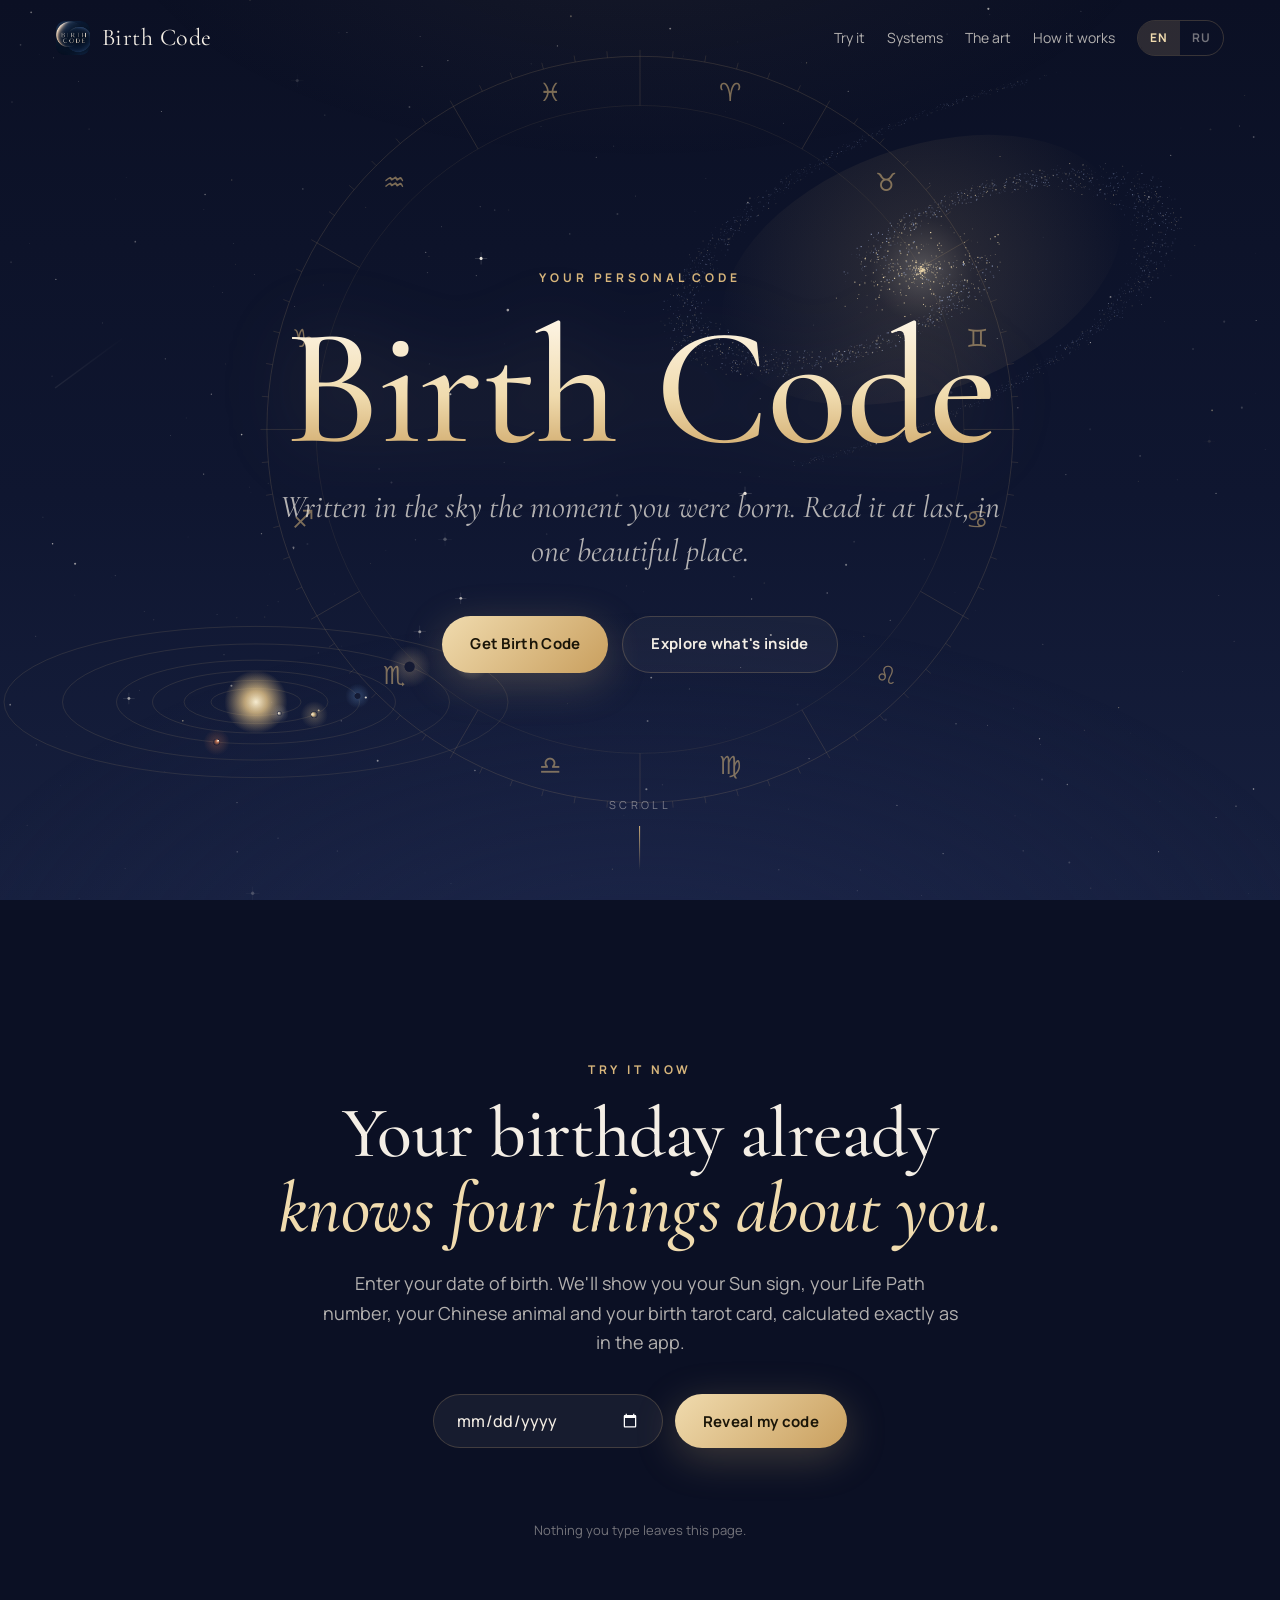
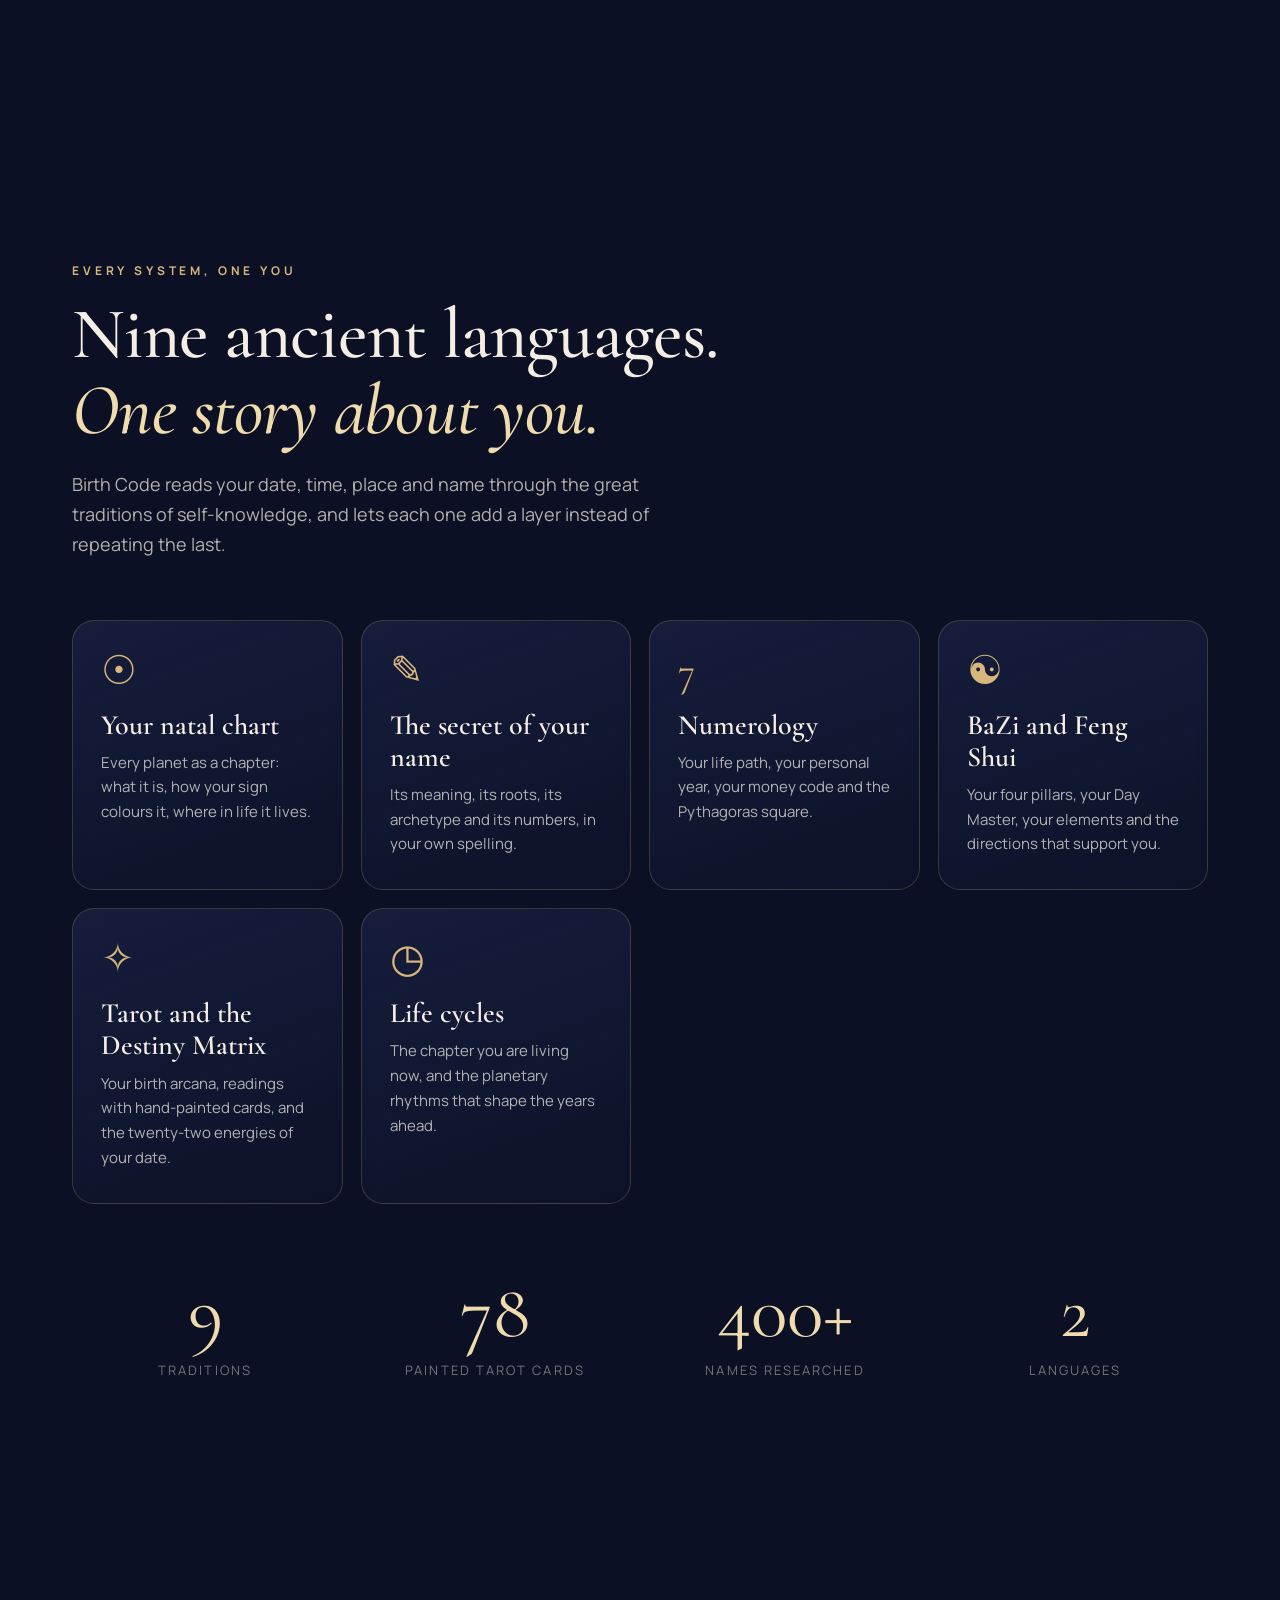
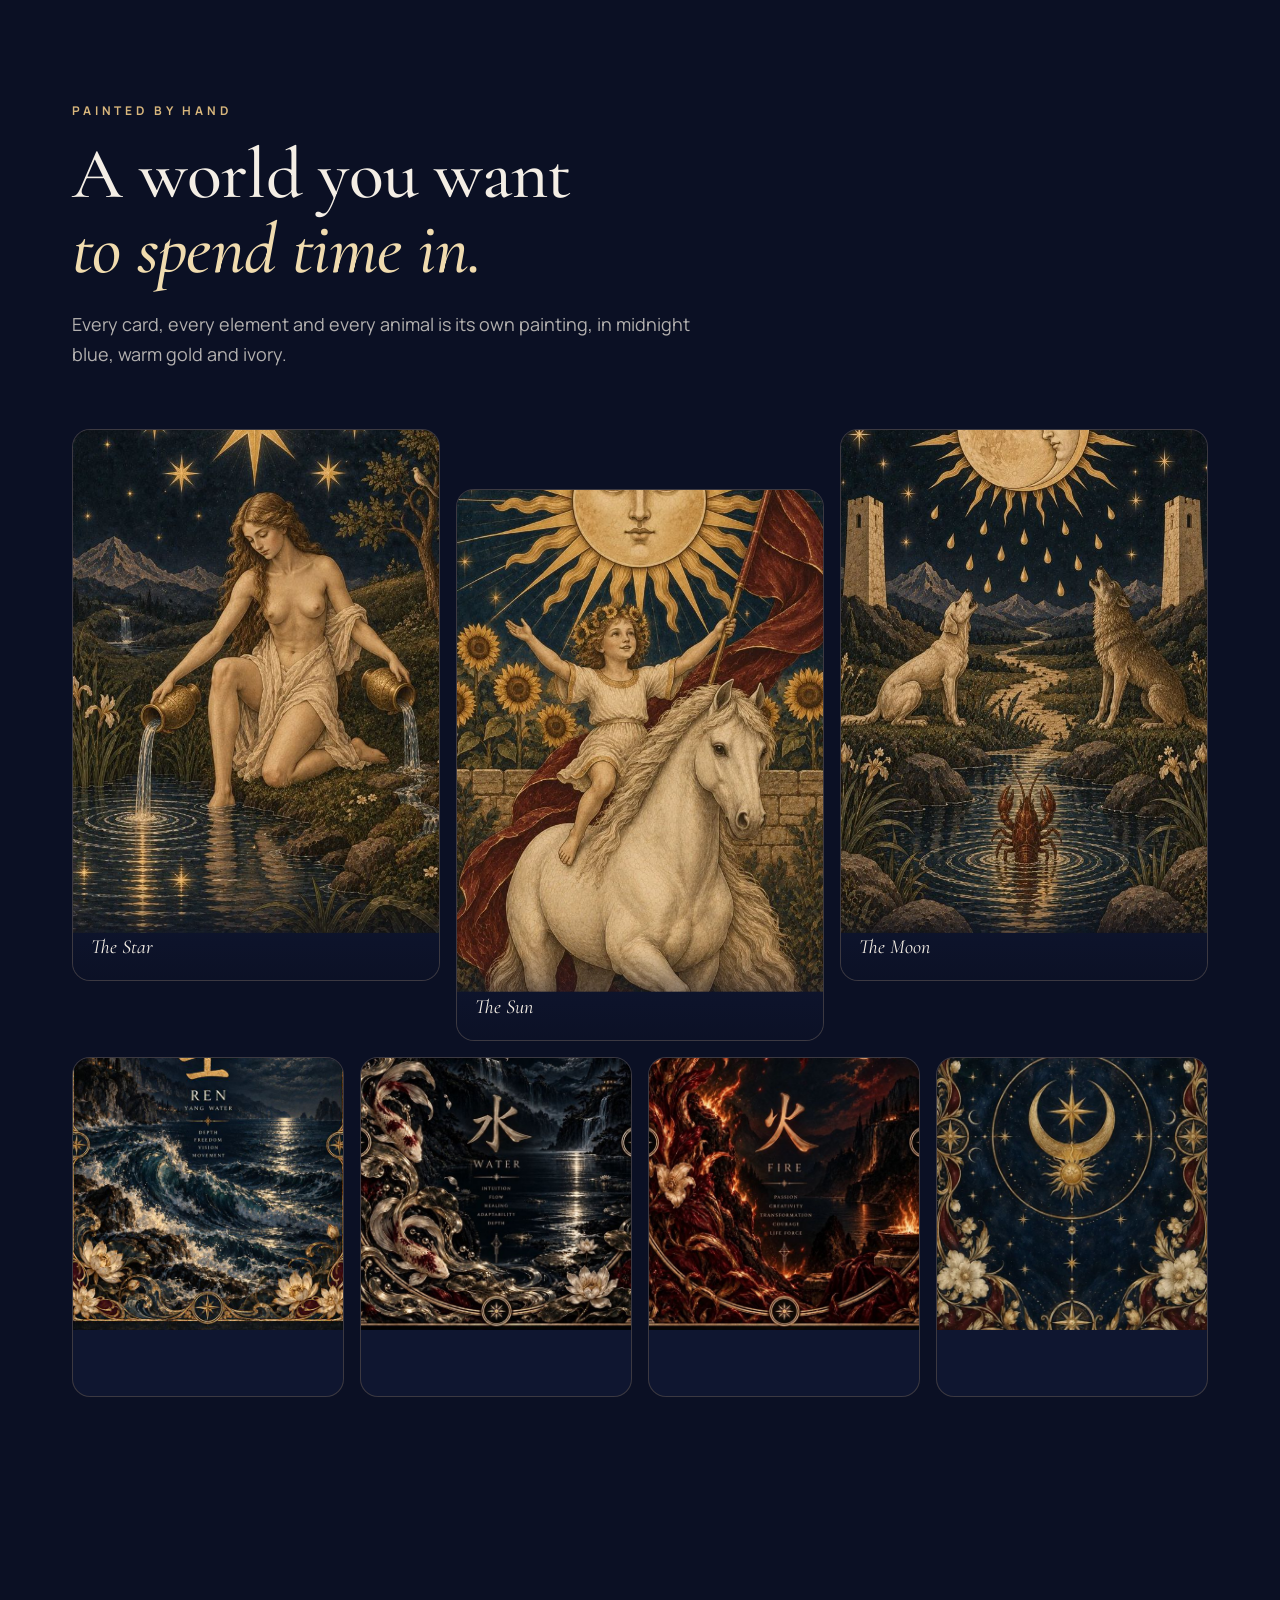
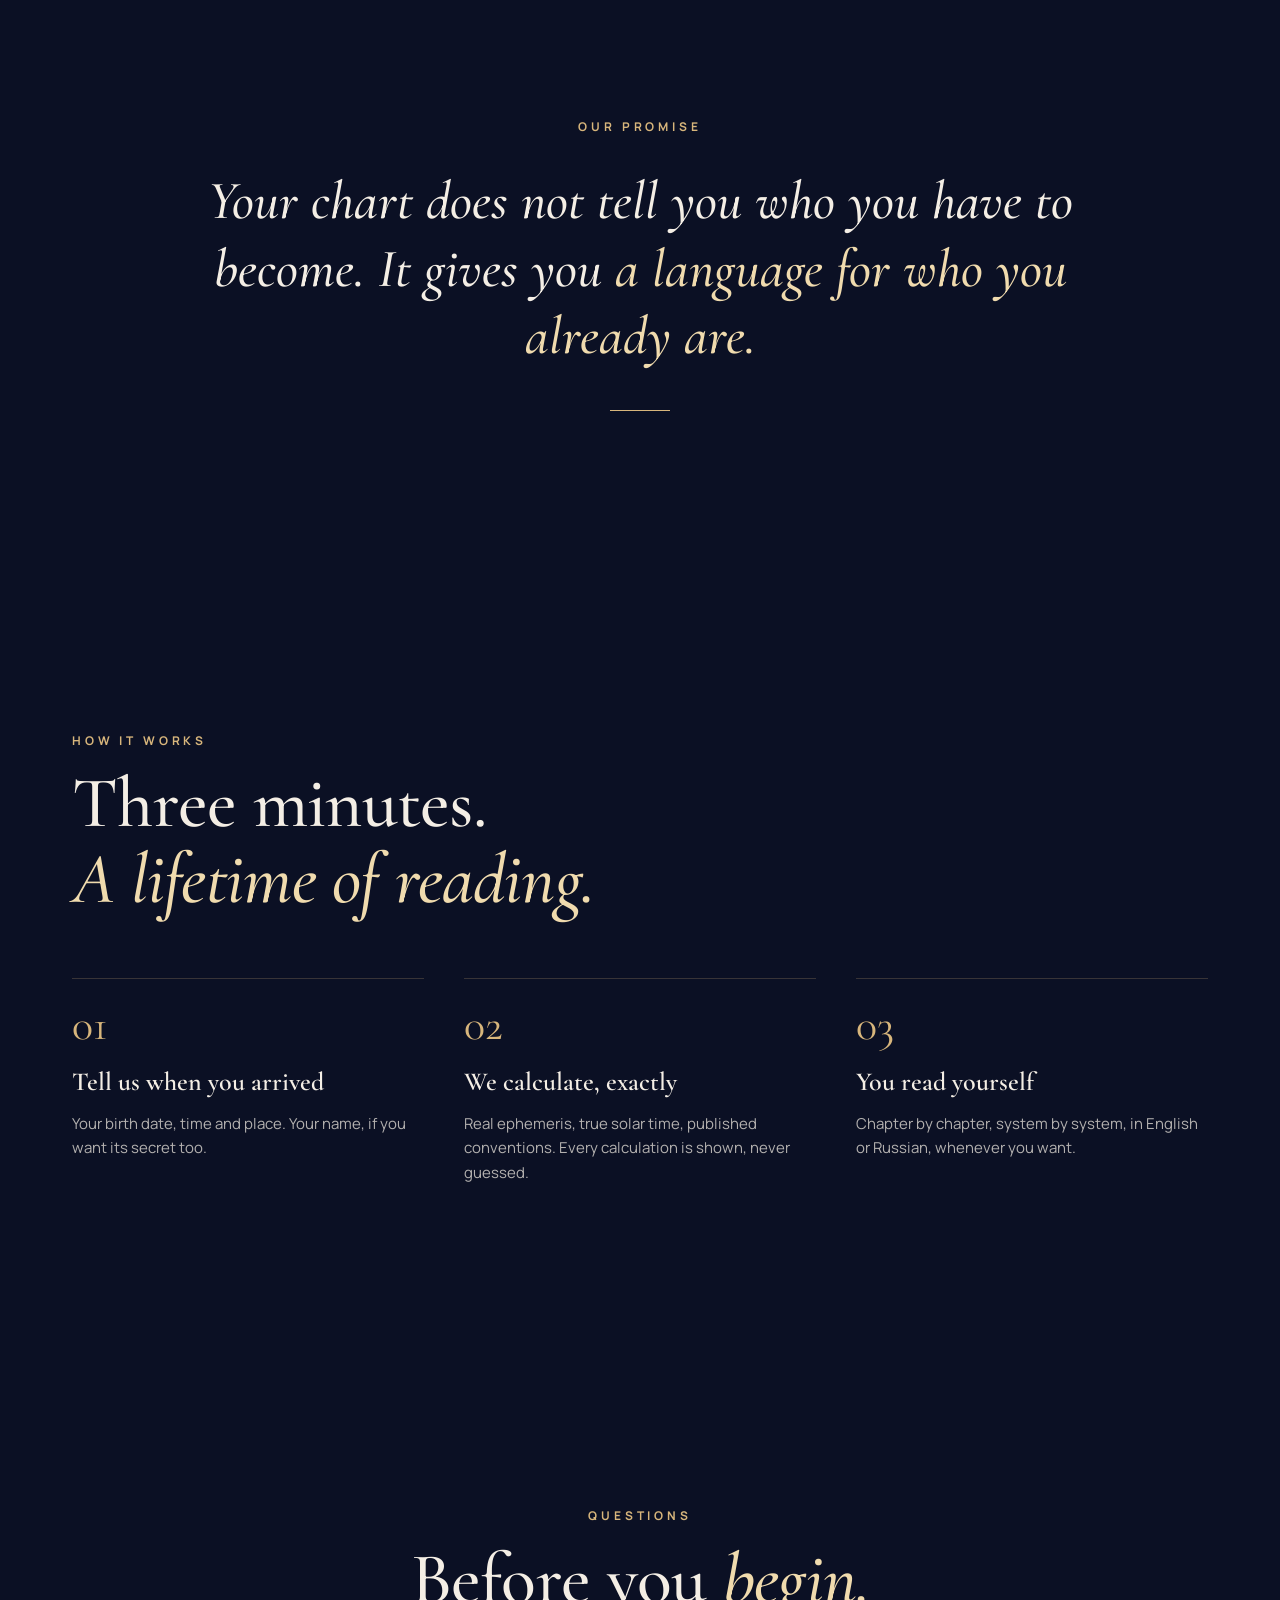
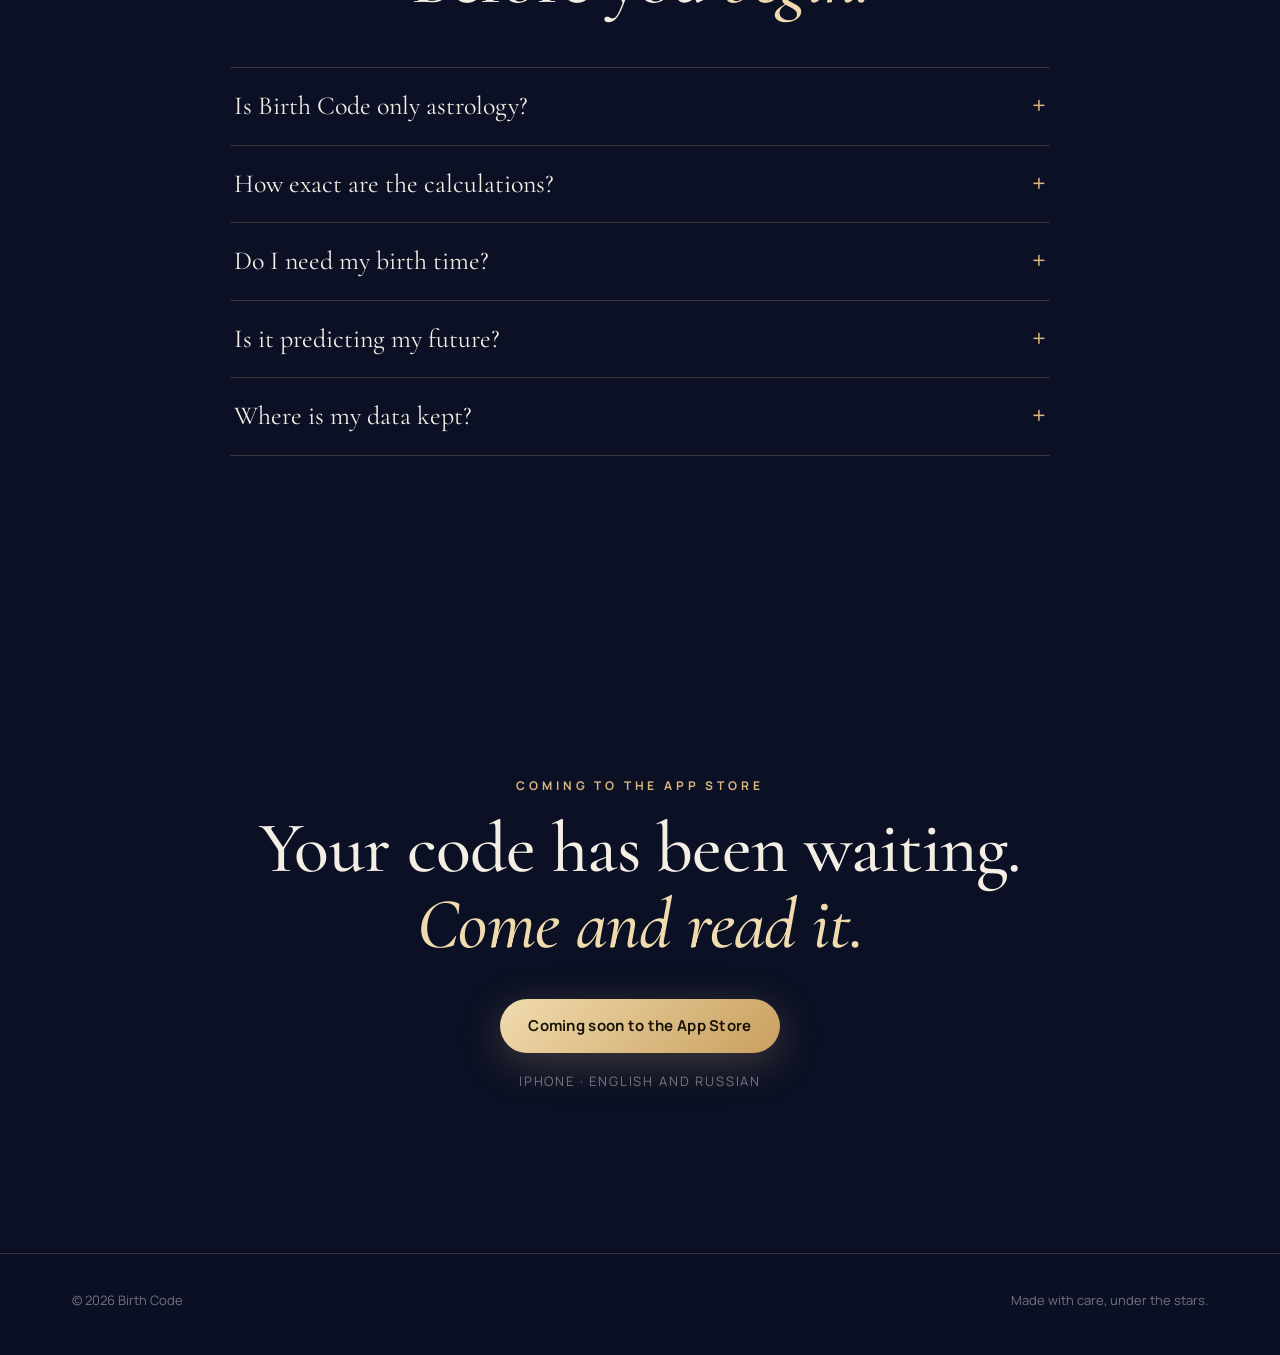
==== index.html @ 47473dd7 "Birth Code homepage" ====
<!doctype html>
<html lang="en">
<head>
<meta charset="utf-8">
<meta name="viewport" content="width=device-width, initial-scale=1, viewport-fit=cover">
<title>Birth Code</title>
<meta name="description" content="Your personal code, written the moment you were born. Astrology, numerology, the secret of your name, BaZi, tarot and more, in one beautiful app.">
<meta name="theme-color" content="#0B1024">
<meta property="og:title" content="Birth Code">
<meta property="og:description" content="Your personal code, written the moment you were born.">
<meta property="og:image" content="img/star.jpg">
<link rel="icon" href="img/icon.png">
<link rel="apple-touch-icon" href="img/icon.png">
<link rel="preconnect" href="https://fonts.googleapis.com">
<link rel="preconnect" href="https://fonts.gstatic.com" crossorigin>
<link href="https://fonts.googleapis.com/css2?family=Cormorant+Garamond:ital,wght@0,500;0,600;1,500&family=Manrope:wght@400;500;700&display=swap" rel="stylesheet">
<style>
  :root {
    --night: #0B1024;
    --midnight: #0F1630;
    --indigo: #1F2950;
    --gold: #D8B67C;
    --gold-light: #F0DBAE;
    --gold-deep: #C99F5E;
    --ivory: #F4EEE5;
    --ivory-soft: rgba(244, 238, 229, 0.72);
    --ivory-faint: rgba(244, 238, 229, 0.45);
    --line: rgba(216, 182, 124, 0.22);
    --glass: rgba(255, 255, 255, 0.04);
    --display: 'Cormorant Garamond', Georgia, serif;
    --body: 'Manrope', system-ui, -apple-system, sans-serif;
  }
  * { box-sizing: border-box; margin: 0; padding: 0; }
  html { scroll-behavior: smooth; }
  body {
    background: var(--night);
    color: var(--ivory);
    font-family: var(--body);
    font-size: 17px;
    line-height: 1.65;
    -webkit-font-smoothing: antialiased;
    overflow-x: hidden;
  }
  img { max-width: 100%; display: block; }
  a { color: inherit; text-decoration: none; }

  /* the sky sits behind everything and never moves with the page */
  #sky { position: fixed; inset: 0; width: 100vw; height: 100vh; z-index: 0; display: block; }
  .veil {
    position: fixed; inset: 0; z-index: 1; pointer-events: none;
    background:
      radial-gradient(ellipse 80% 60% at 50% 110%, rgba(31, 41, 80, 0.55), transparent 70%),
      radial-gradient(ellipse 60% 40% at 50% -10%, rgba(216, 182, 124, 0.06), transparent 70%);
  }
  main, header, footer { position: relative; z-index: 2; }

  /* header */
  header {
    position: fixed; top: 0; left: 0; right: 0; z-index: 10;
    display: flex; align-items: center; justify-content: space-between;
    padding: 18px clamp(18px, 5vw, 56px);
    transition: background .4s ease, backdrop-filter .4s ease, border-color .4s ease;
    border-bottom: 1px solid transparent;
  }
  header.solid { background: rgba(11, 16, 36, 0.72); backdrop-filter: blur(14px); -webkit-backdrop-filter: blur(14px); border-color: var(--line); }
  .brand { display: flex; align-items: center; gap: 12px; font-family: var(--display); font-size: 24px; letter-spacing: 0.02em; }
  .brand img { width: 34px; height: 34px; border-radius: 9px; }
  .nav { display: flex; align-items: center; gap: 22px; font-size: 14px; }
  .nav a.link { color: var(--ivory-soft); transition: color .2s; }
  .nav a.link:hover { color: var(--gold-light); }
  .lang {
    display: inline-flex; border: 1px solid var(--line); border-radius: 999px; overflow: hidden;
    font-size: 12px; font-weight: 700; letter-spacing: 0.08em;
  }
  .lang button {
    background: none; border: 0; color: var(--ivory-faint); padding: 7px 12px; cursor: pointer; font: inherit; letter-spacing: inherit;
  }
  .lang button.on { background: rgba(216, 182, 124, 0.16); color: var(--gold-light); }
  @media (max-width: 720px) { .nav a.link { display: none; } }

  /* hero */
  .hero {
    min-height: 100vh; min-height: 100svh;
    display: flex; flex-direction: column; align-items: center; justify-content: center; text-align: center;
    padding: 120px 22px 80px;
  }
  .eyebrow { font-size: 12px; font-weight: 700; letter-spacing: 0.32em; text-transform: uppercase; color: var(--gold); }
  .hero h1 {
    font-family: var(--display); font-weight: 500;
    font-size: clamp(64px, 13vw, 168px); line-height: 0.95; letter-spacing: -0.01em;
    margin: 22px 0 18px;
    background: linear-gradient(180deg, #FFF8EC 0%, var(--gold-light) 55%, var(--gold-deep) 100%);
    -webkit-background-clip: text; background-clip: text; color: transparent;
    filter: drop-shadow(0 0 40px rgba(216, 182, 124, 0.18));
  }
  .hero .tagline { font-family: var(--display); font-style: italic; font-size: clamp(22px, 3.2vw, 32px); line-height: 1.35; color: var(--ivory-soft); max-width: 720px; }
  .cta { display: flex; flex-wrap: wrap; gap: 14px; justify-content: center; margin-top: 44px; }
  .btn {
    display: inline-flex; align-items: center; gap: 10px;
    padding: 15px 28px; border-radius: 999px; font-weight: 700; font-size: 15px; letter-spacing: 0.02em;
    transition: transform .25s ease, box-shadow .25s ease, background .25s ease;
  }
  .btn.gold { background: linear-gradient(135deg, var(--gold-light), var(--gold-deep)); color: #1A1508; box-shadow: 0 10px 40px rgba(216, 182, 124, 0.25); }
  .btn.gold:hover { transform: translateY(-2px); box-shadow: 0 14px 50px rgba(216, 182, 124, 0.38); }
  .btn.ghost { border: 1px solid var(--line); color: var(--ivory); background: var(--glass); }
  .btn.ghost:hover { border-color: var(--gold); }
  .scroll-hint { position: absolute; bottom: 30px; left: 50%; transform: translateX(-50%); font-size: 11px; letter-spacing: 0.3em; color: var(--ivory-faint); text-transform: uppercase; }
  .scroll-hint::after { content: ''; display: block; width: 1px; height: 44px; margin: 12px auto 0; background: linear-gradient(var(--gold), transparent); animation: drip 2.4s ease-in-out infinite; }
  @keyframes drip { 0%, 100% { opacity: .2; transform: scaleY(.6); transform-origin: top; } 50% { opacity: 1; transform: scaleY(1); } }

  /* sections */
  section { padding: clamp(90px, 13vw, 160px) clamp(20px, 6vw, 72px); }
  .wrap { max-width: 1180px; margin: 0 auto; }
  h2 { font-family: var(--display); font-weight: 500; font-size: clamp(40px, 6vw, 72px); line-height: 1.05; letter-spacing: -0.01em; margin-top: 16px; }
  h2 em { font-style: italic; color: var(--gold-light); }
  .lede { font-size: 18px; color: var(--ivory-soft); max-width: 640px; margin-top: 22px; }

  /* the systems */
  .grid { display: grid; grid-template-columns: repeat(auto-fit, minmax(250px, 1fr)); gap: 18px; margin-top: 60px; }
  .card {
    position: relative; padding: 30px 28px 32px; border-radius: 22px;
    background: linear-gradient(160deg, rgba(31, 41, 80, 0.55), rgba(15, 22, 48, 0.35));
    border: 1px solid var(--line);
    backdrop-filter: blur(6px); -webkit-backdrop-filter: blur(6px);
    transition: transform .35s ease, border-color .35s ease, box-shadow .35s ease;
    overflow: hidden;
  }
  .card::before {
    content: ''; position: absolute; inset: -1px; border-radius: inherit; pointer-events: none;
    background: radial-gradient(400px circle at var(--mx, 50%) var(--my, 0%), rgba(216, 182, 124, 0.14), transparent 45%);
    opacity: 0; transition: opacity .35s ease;
  }
  .card:hover { transform: translateY(-4px); border-color: rgba(216, 182, 124, 0.5); box-shadow: 0 24px 60px rgba(0, 0, 0, 0.35); }
  .card:hover::before { opacity: 1; }
  .glyph { font-family: var(--display); font-size: 40px; line-height: 1; color: var(--gold); }
  .card h3 { font-family: var(--display); font-weight: 600; font-size: 28px; line-height: 1.15; margin-top: 18px; }
  .card p { font-size: 15px; color: var(--ivory-soft); margin-top: 10px; }

  /* gallery of her paintings */
  .gallery { display: grid; grid-template-columns: repeat(12, 1fr); gap: 16px; margin-top: 60px; }
  .gallery figure { position: relative; border-radius: 18px; overflow: hidden; border: 1px solid var(--line); background: var(--midnight); }
  .gallery img { width: 100%; height: 100%; object-fit: cover; transition: transform 1.2s cubic-bezier(.2, .7, .2, 1); }
  .gallery figure:hover img { transform: scale(1.06); }
  .gallery figcaption {
    position: absolute; left: 0; right: 0; bottom: 0; padding: 40px 18px 16px;
    background: linear-gradient(transparent, rgba(11, 16, 36, 0.85));
    font-family: var(--display); font-style: italic; font-size: 20px; color: var(--ivory);
  }
  .g1 { grid-column: span 4; aspect-ratio: 2 / 3; }
  .g2 { grid-column: span 4; aspect-ratio: 2 / 3; margin-top: 60px; }
  .g3 { grid-column: span 4; aspect-ratio: 2 / 3; }
  .g4 { grid-column: span 3; aspect-ratio: 4 / 5; }
  .g5 { grid-column: span 3; aspect-ratio: 4 / 5; }
  .g6 { grid-column: span 3; aspect-ratio: 4 / 5; }
  .g7 { grid-column: span 3; aspect-ratio: 4 / 5; }
  @media (max-width: 820px) {
    .gallery { grid-template-columns: repeat(2, 1fr); }
    .gallery figure { grid-column: span 1 !important; margin-top: 0 !important; }
  }

  /* the promise */
  .quote { text-align: center; }
  .quote blockquote {
    font-family: var(--display); font-style: italic; font-weight: 500;
    font-size: clamp(30px, 4.6vw, 54px); line-height: 1.25; max-width: 980px; margin: 30px auto 0;
  }
  .quote blockquote span { color: var(--gold-light); }
  .rule { width: 60px; height: 1px; background: var(--gold); margin: 40px auto 0; }

  /* how it works */
  .steps { display: grid; grid-template-columns: repeat(auto-fit, minmax(230px, 1fr)); gap: 40px; margin-top: 60px; counter-reset: step; }
  .step { border-top: 1px solid var(--line); padding-top: 24px; }
  .step::before { counter-increment: step; content: '0' counter(step); font-family: var(--display); font-size: 44px; color: var(--gold); line-height: 1; }
  .step h3 { font-family: var(--display); font-weight: 600; font-size: 26px; margin-top: 14px; }
  .step p { color: var(--ivory-soft); font-size: 15px; margin-top: 8px; }

  /* final call */
  .final { text-align: center; }
  .final .cta { margin-top: 36px; }
  .soon { margin-top: 18px; font-size: 13px; letter-spacing: 0.14em; text-transform: uppercase; color: var(--ivory-faint); }

  footer {
    border-top: 1px solid var(--line); padding: 36px clamp(20px, 6vw, 72px) 44px;
    display: flex; flex-wrap: wrap; gap: 18px; align-items: center; justify-content: space-between;
    font-size: 13px; color: var(--ivory-faint); background: rgba(11, 16, 36, 0.6);
  }
  footer nav { display: flex; gap: 22px; }
  footer a:hover { color: var(--gold-light); }

  /* the zodiac ring behind the title */
  .ring { position: absolute; left: 50%; top: 50%; width: min(92vw, 820px); aspect-ratio: 1; transform: translate(-50%, -52%); pointer-events: none; opacity: 0.55; }
  .ring svg { width: 100%; height: 100%; animation: turn 240s linear infinite; }
  .ring text { font-family: var(--display); font-size: 30px; fill: var(--gold); }
  @keyframes turn { to { transform: rotate(360deg); } }
  .hero { position: relative; }
  .hero > *:not(.ring):not(.scroll-hint) { position: relative; z-index: 1; }
  .scroll-hint { z-index: 1; }

  /* stardust behind the cursor */
  .dust { position: fixed; z-index: 3; pointer-events: none; width: 4px; height: 4px; border-radius: 50%;
    background: radial-gradient(circle, #FFF4DA, rgba(216, 182, 124, 0)); animation: dust 1.1s ease-out forwards; }
  @keyframes dust { to { opacity: 0; transform: translate(var(--dx), var(--dy)) scale(0.2); } }

  /* try your code */
  .try { text-align: center; }
  .try form { display: flex; flex-wrap: wrap; gap: 12px; justify-content: center; margin-top: 36px; }
  .try input[type=date] {
    appearance: none; -webkit-appearance: none; min-width: 230px;
    background: rgba(255, 255, 255, 0.05); border: 1px solid var(--line); border-radius: 999px;
    color: var(--ivory); font: 500 16px var(--body); padding: 14px 22px; color-scheme: dark;
  }
  .try input[type=date]:focus { outline: none; border-color: var(--gold); box-shadow: 0 0 0 4px rgba(216, 182, 124, 0.15); }
  .try button.btn { border: 0; cursor: pointer; font-family: var(--body); }
  .results { display: grid; grid-template-columns: repeat(4, 1fr); gap: 18px; margin-top: 50px; text-align: left; }
  @media (max-width: 900px) { .results { grid-template-columns: repeat(2, 1fr); gap: 12px; } .result .value { font-size: 24px; } .result .note { display: none; } }
  .result {
    border-radius: 22px; overflow: hidden; border: 1px solid var(--line);
    background: linear-gradient(160deg, rgba(31, 41, 80, 0.7), rgba(15, 22, 48, 0.5));
    opacity: 0; transform: translateY(24px) rotateX(12deg); transform-origin: top;
    transition: opacity .8s ease, transform .9s cubic-bezier(.2, .8, .2, 1);
  }
  .result.show { opacity: 1; transform: none; }
  .result .art { aspect-ratio: 4 / 5; background: var(--midnight) center / cover no-repeat; }
  .result .art.square { aspect-ratio: 1; background-size: 78%; background-color: #0B1430; }
  .result .body { padding: 18px 20px 22px; }
  .result .kind { font-size: 11px; font-weight: 700; letter-spacing: 0.24em; text-transform: uppercase; color: var(--gold); }
  .result .value { font-family: var(--display); font-size: 32px; line-height: 1.1; margin-top: 6px; }
  .result .note { font-size: 14px; color: var(--ivory-soft); margin-top: 6px; }
  .result .big { font-family: var(--display); font-size: 120px; line-height: 1; color: var(--gold-light); display: flex; align-items: center; justify-content: center; aspect-ratio: 4 / 5;
    background: radial-gradient(circle at 50% 45%, rgba(216, 182, 124, 0.22), transparent 60%), #0B1430; }
  .try .fine { font-size: 13px; color: var(--ivory-faint); margin-top: 22px; }

  /* questions */
  .faq { max-width: 820px; margin: 50px auto 0; }
  .faq details { border-top: 1px solid var(--line); padding: 22px 4px; }
  .faq details:last-child { border-bottom: 1px solid var(--line); }
  .faq summary { cursor: pointer; list-style: none; display: flex; justify-content: space-between; gap: 18px; font-family: var(--display); font-size: 26px; line-height: 1.25; }
  .faq summary::-webkit-details-marker { display: none; }
  .faq summary::after { content: '+'; color: var(--gold); font-family: var(--body); font-size: 24px; transition: transform .3s ease; }
  .faq details[open] summary::after { transform: rotate(45deg); }
  .faq p { color: var(--ivory-soft); margin-top: 12px; font-size: 16px; }

  /* the numbers strip */
  .numbers { display: grid; grid-template-columns: repeat(auto-fit, minmax(160px, 1fr)); gap: 24px; margin-top: 70px; text-align: center; }
  .numbers .n { font-family: var(--display); font-size: clamp(48px, 7vw, 76px); line-height: 1; color: var(--gold-light); }
  .numbers .l { font-size: 13px; letter-spacing: 0.16em; text-transform: uppercase; color: var(--ivory-faint); margin-top: 10px; }

  /* reveal on scroll */
  .reveal { opacity: 0; transform: translateY(28px); transition: opacity 1s ease, transform 1s cubic-bezier(.2, .7, .2, 1); }
  .reveal.in { opacity: 1; transform: none; }
  @media (prefers-reduced-motion: reduce) {
    .reveal { opacity: 1; transform: none; transition: none; }
    .scroll-hint::after { animation: none; }
    .ring svg { animation: none; }
    .result { opacity: 1; transform: none; }
    html { scroll-behavior: auto; }
  }
</style>
</head>
<body>
<canvas id="sky" aria-hidden="true"></canvas>
<div class="veil"></div>

<header id="top">
  <a class="brand" href="#"><img src="img/icon.png" alt=""><span>Birth Code</span></a>
  <div class="nav">
    <a class="link" href="#try" data-i18n="navTry">Try it</a>
    <a class="link" href="#systems" data-i18n="navSystems">Systems</a>
    <a class="link" href="#art" data-i18n="navArt">The art</a>
    <a class="link" href="#how" data-i18n="navHow">How it works</a>
    <div class="lang" role="group" aria-label="Language">
      <button type="button" data-lang="en" class="on">EN</button>
      <button type="button" data-lang="ru">RU</button>
    </div>
  </div>
</header>

<main>
  <section class="hero">
    <div class="ring" aria-hidden="true"><svg viewBox="0 0 1000 1000"><circle cx="500" cy="500" r="455" fill="none" stroke="rgba(216,182,124,0.35)" stroke-width="1"/><circle cx="500" cy="500" r="395" fill="none" stroke="rgba(216,182,124,0.18)" stroke-width="1"/><text x="610.0" y="89.5" text-anchor="middle" dominant-baseline="central">♈︎</text><line x1="500.0" y1="105.0" x2="500.0" y2="45.0" stroke="rgba(216,182,124,0.35)" stroke-width="1"/><text x="800.5" y="199.5" text-anchor="middle" dominant-baseline="central">♉︎</text><line x1="697.5" y1="157.9" x2="727.5" y2="106.0" stroke="rgba(216,182,124,0.35)" stroke-width="1"/><text x="910.5" y="390.0" text-anchor="middle" dominant-baseline="central">♊︎</text><line x1="842.1" y1="302.5" x2="894.0" y2="272.5" stroke="rgba(216,182,124,0.35)" stroke-width="1"/><text x="910.5" y="610.0" text-anchor="middle" dominant-baseline="central">♋︎</text><line x1="895.0" y1="500.0" x2="955.0" y2="500.0" stroke="rgba(216,182,124,0.35)" stroke-width="1"/><text x="800.5" y="800.5" text-anchor="middle" dominant-baseline="central">♌︎</text><line x1="842.1" y1="697.5" x2="894.0" y2="727.5" stroke="rgba(216,182,124,0.35)" stroke-width="1"/><text x="610.0" y="910.5" text-anchor="middle" dominant-baseline="central">♍︎</text><line x1="697.5" y1="842.1" x2="727.5" y2="894.0" stroke="rgba(216,182,124,0.35)" stroke-width="1"/><text x="390.0" y="910.5" text-anchor="middle" dominant-baseline="central">♎︎</text><line x1="500.0" y1="895.0" x2="500.0" y2="955.0" stroke="rgba(216,182,124,0.35)" stroke-width="1"/><text x="199.5" y="800.5" text-anchor="middle" dominant-baseline="central">♏︎</text><line x1="302.5" y1="842.1" x2="272.5" y2="894.0" stroke="rgba(216,182,124,0.35)" stroke-width="1"/><text x="89.5" y="610.0" text-anchor="middle" dominant-baseline="central">♐︎</text><line x1="157.9" y1="697.5" x2="106.0" y2="727.5" stroke="rgba(216,182,124,0.35)" stroke-width="1"/><text x="89.5" y="390.0" text-anchor="middle" dominant-baseline="central">♑︎</text><line x1="105.0" y1="500.0" x2="45.0" y2="500.0" stroke="rgba(216,182,124,0.35)" stroke-width="1"/><text x="199.5" y="199.5" text-anchor="middle" dominant-baseline="central">♒︎</text><line x1="157.9" y1="302.5" x2="106.0" y2="272.5" stroke="rgba(216,182,124,0.35)" stroke-width="1"/><text x="390.0" y="89.5" text-anchor="middle" dominant-baseline="central">♓︎</text><line x1="302.5" y1="157.9" x2="272.5" y2="106.0" stroke="rgba(216,182,124,0.35)" stroke-width="1"/><line x1="955.0" y1="500.0" x2="963.0" y2="500.0" stroke="rgba(216,182,124,0.3)" stroke-width="1"/><line x1="953.3" y1="539.7" x2="961.2" y2="540.4" stroke="rgba(216,182,124,0.3)" stroke-width="1"/><line x1="948.1" y1="579.0" x2="956.0" y2="580.4" stroke="rgba(216,182,124,0.3)" stroke-width="1"/><line x1="939.5" y1="617.8" x2="947.2" y2="619.8" stroke="rgba(216,182,124,0.3)" stroke-width="1"/><line x1="927.6" y1="655.6" x2="935.1" y2="658.4" stroke="rgba(216,182,124,0.3)" stroke-width="1"/><line x1="912.4" y1="692.3" x2="919.6" y2="695.7" stroke="rgba(216,182,124,0.3)" stroke-width="1"/><line x1="894.0" y1="727.5" x2="901.0" y2="731.5" stroke="rgba(216,182,124,0.3)" stroke-width="1"/><line x1="872.7" y1="761.0" x2="879.3" y2="765.6" stroke="rgba(216,182,124,0.3)" stroke-width="1"/><line x1="848.6" y1="792.5" x2="854.7" y2="797.6" stroke="rgba(216,182,124,0.3)" stroke-width="1"/><line x1="821.7" y1="821.7" x2="827.4" y2="827.4" stroke="rgba(216,182,124,0.3)" stroke-width="1"/><line x1="792.5" y1="848.6" x2="797.6" y2="854.7" stroke="rgba(216,182,124,0.3)" stroke-width="1"/><line x1="761.0" y1="872.7" x2="765.6" y2="879.3" stroke="rgba(216,182,124,0.3)" stroke-width="1"/><line x1="727.5" y1="894.0" x2="731.5" y2="901.0" stroke="rgba(216,182,124,0.3)" stroke-width="1"/><line x1="692.3" y1="912.4" x2="695.7" y2="919.6" stroke="rgba(216,182,124,0.3)" stroke-width="1"/><line x1="655.6" y1="927.6" x2="658.4" y2="935.1" stroke="rgba(216,182,124,0.3)" stroke-width="1"/><line x1="617.8" y1="939.5" x2="619.8" y2="947.2" stroke="rgba(216,182,124,0.3)" stroke-width="1"/><line x1="579.0" y1="948.1" x2="580.4" y2="956.0" stroke="rgba(216,182,124,0.3)" stroke-width="1"/><line x1="539.7" y1="953.3" x2="540.4" y2="961.2" stroke="rgba(216,182,124,0.3)" stroke-width="1"/><line x1="500.0" y1="955.0" x2="500.0" y2="963.0" stroke="rgba(216,182,124,0.3)" stroke-width="1"/><line x1="460.3" y1="953.3" x2="459.6" y2="961.2" stroke="rgba(216,182,124,0.3)" stroke-width="1"/><line x1="421.0" y1="948.1" x2="419.6" y2="956.0" stroke="rgba(216,182,124,0.3)" stroke-width="1"/><line x1="382.2" y1="939.5" x2="380.2" y2="947.2" stroke="rgba(216,182,124,0.3)" stroke-width="1"/><line x1="344.4" y1="927.6" x2="341.6" y2="935.1" stroke="rgba(216,182,124,0.3)" stroke-width="1"/><line x1="307.7" y1="912.4" x2="304.3" y2="919.6" stroke="rgba(216,182,124,0.3)" stroke-width="1"/><line x1="272.5" y1="894.0" x2="268.5" y2="901.0" stroke="rgba(216,182,124,0.3)" stroke-width="1"/><line x1="239.0" y1="872.7" x2="234.4" y2="879.3" stroke="rgba(216,182,124,0.3)" stroke-width="1"/><line x1="207.5" y1="848.6" x2="202.4" y2="854.7" stroke="rgba(216,182,124,0.3)" stroke-width="1"/><line x1="178.3" y1="821.7" x2="172.6" y2="827.4" stroke="rgba(216,182,124,0.3)" stroke-width="1"/><line x1="151.4" y1="792.5" x2="145.3" y2="797.6" stroke="rgba(216,182,124,0.3)" stroke-width="1"/><line x1="127.3" y1="761.0" x2="120.7" y2="765.6" stroke="rgba(216,182,124,0.3)" stroke-width="1"/><line x1="106.0" y1="727.5" x2="99.0" y2="731.5" stroke="rgba(216,182,124,0.3)" stroke-width="1"/><line x1="87.6" y1="692.3" x2="80.4" y2="695.7" stroke="rgba(216,182,124,0.3)" stroke-width="1"/><line x1="72.4" y1="655.6" x2="64.9" y2="658.4" stroke="rgba(216,182,124,0.3)" stroke-width="1"/><line x1="60.5" y1="617.8" x2="52.8" y2="619.8" stroke="rgba(216,182,124,0.3)" stroke-width="1"/><line x1="51.9" y1="579.0" x2="44.0" y2="580.4" stroke="rgba(216,182,124,0.3)" stroke-width="1"/><line x1="46.7" y1="539.7" x2="38.8" y2="540.4" stroke="rgba(216,182,124,0.3)" stroke-width="1"/><line x1="45.0" y1="500.0" x2="37.0" y2="500.0" stroke="rgba(216,182,124,0.3)" stroke-width="1"/><line x1="46.7" y1="460.3" x2="38.8" y2="459.6" stroke="rgba(216,182,124,0.3)" stroke-width="1"/><line x1="51.9" y1="421.0" x2="44.0" y2="419.6" stroke="rgba(216,182,124,0.3)" stroke-width="1"/><line x1="60.5" y1="382.2" x2="52.8" y2="380.2" stroke="rgba(216,182,124,0.3)" stroke-width="1"/><line x1="72.4" y1="344.4" x2="64.9" y2="341.6" stroke="rgba(216,182,124,0.3)" stroke-width="1"/><line x1="87.6" y1="307.7" x2="80.4" y2="304.3" stroke="rgba(216,182,124,0.3)" stroke-width="1"/><line x1="106.0" y1="272.5" x2="99.0" y2="268.5" stroke="rgba(216,182,124,0.3)" stroke-width="1"/><line x1="127.3" y1="239.0" x2="120.7" y2="234.4" stroke="rgba(216,182,124,0.3)" stroke-width="1"/><line x1="151.4" y1="207.5" x2="145.3" y2="202.4" stroke="rgba(216,182,124,0.3)" stroke-width="1"/><line x1="178.3" y1="178.3" x2="172.6" y2="172.6" stroke="rgba(216,182,124,0.3)" stroke-width="1"/><line x1="207.5" y1="151.4" x2="202.4" y2="145.3" stroke="rgba(216,182,124,0.3)" stroke-width="1"/><line x1="239.0" y1="127.3" x2="234.4" y2="120.7" stroke="rgba(216,182,124,0.3)" stroke-width="1"/><line x1="272.5" y1="106.0" x2="268.5" y2="99.0" stroke="rgba(216,182,124,0.3)" stroke-width="1"/><line x1="307.7" y1="87.6" x2="304.3" y2="80.4" stroke="rgba(216,182,124,0.3)" stroke-width="1"/><line x1="344.4" y1="72.4" x2="341.6" y2="64.9" stroke="rgba(216,182,124,0.3)" stroke-width="1"/><line x1="382.2" y1="60.5" x2="380.2" y2="52.8" stroke="rgba(216,182,124,0.3)" stroke-width="1"/><line x1="421.0" y1="51.9" x2="419.6" y2="44.0" stroke="rgba(216,182,124,0.3)" stroke-width="1"/><line x1="460.3" y1="46.7" x2="459.6" y2="38.8" stroke="rgba(216,182,124,0.3)" stroke-width="1"/><line x1="500.0" y1="45.0" x2="500.0" y2="37.0" stroke="rgba(216,182,124,0.3)" stroke-width="1"/><line x1="539.7" y1="46.7" x2="540.4" y2="38.8" stroke="rgba(216,182,124,0.3)" stroke-width="1"/><line x1="579.0" y1="51.9" x2="580.4" y2="44.0" stroke="rgba(216,182,124,0.3)" stroke-width="1"/><line x1="617.8" y1="60.5" x2="619.8" y2="52.8" stroke="rgba(216,182,124,0.3)" stroke-width="1"/><line x1="655.6" y1="72.4" x2="658.4" y2="64.9" stroke="rgba(216,182,124,0.3)" stroke-width="1"/><line x1="692.3" y1="87.6" x2="695.7" y2="80.4" stroke="rgba(216,182,124,0.3)" stroke-width="1"/><line x1="727.5" y1="106.0" x2="731.5" y2="99.0" stroke="rgba(216,182,124,0.3)" stroke-width="1"/><line x1="761.0" y1="127.3" x2="765.6" y2="120.7" stroke="rgba(216,182,124,0.3)" stroke-width="1"/><line x1="792.5" y1="151.4" x2="797.6" y2="145.3" stroke="rgba(216,182,124,0.3)" stroke-width="1"/><line x1="821.7" y1="178.3" x2="827.4" y2="172.6" stroke="rgba(216,182,124,0.3)" stroke-width="1"/><line x1="848.6" y1="207.5" x2="854.7" y2="202.4" stroke="rgba(216,182,124,0.3)" stroke-width="1"/><line x1="872.7" y1="239.0" x2="879.3" y2="234.4" stroke="rgba(216,182,124,0.3)" stroke-width="1"/><line x1="894.0" y1="272.5" x2="901.0" y2="268.5" stroke="rgba(216,182,124,0.3)" stroke-width="1"/><line x1="912.4" y1="307.7" x2="919.6" y2="304.3" stroke="rgba(216,182,124,0.3)" stroke-width="1"/><line x1="927.6" y1="344.4" x2="935.1" y2="341.6" stroke="rgba(216,182,124,0.3)" stroke-width="1"/><line x1="939.5" y1="382.2" x2="947.2" y2="380.2" stroke="rgba(216,182,124,0.3)" stroke-width="1"/><line x1="948.1" y1="421.0" x2="956.0" y2="419.6" stroke="rgba(216,182,124,0.3)" stroke-width="1"/><line x1="953.3" y1="460.3" x2="961.2" y2="459.6" stroke="rgba(216,182,124,0.3)" stroke-width="1"/></svg></div>
    <div class="eyebrow" data-i18n="eyebrow">Your personal code</div>
    <h1>Birth Code</h1>
    <p class="tagline" data-i18n="tagline">Written in the sky the moment you were born. Read it at last, in one beautiful place.</p>
    <div class="cta">
      <a class="btn gold" href="#final" data-i18n="ctaMain">Get Birth Code</a>
      <a class="btn ghost" href="#systems" data-i18n="ctaSecond">Explore what's inside</a>
    </div>
    <div class="scroll-hint" data-i18n="scroll">Scroll</div>
  </section>

  <section id="try" class="try">
    <div class="wrap">
      <div class="eyebrow reveal" data-i18n="tryEyebrow">Try it now</div>
      <h2 class="reveal" data-i18n-html="tryTitle">Your birthday already<br><em>knows four things about you.</em></h2>
      <p class="lede reveal" style="margin-left:auto;margin-right:auto" data-i18n="tryLede">Enter your date of birth. We'll show you your Sun sign, your Life Path number, your Chinese animal and your birth tarot card, calculated exactly as in the app.</p>
      <form id="tryForm" class="reveal">
        <input id="tryDate" type="date" min="1930-01-01" max="2030-12-31" required aria-label="Date of birth">
        <button class="btn gold" type="submit" data-i18n="tryBtn">Reveal my code</button>
      </form>
      <div id="results" class="results" hidden></div>
      <p class="fine reveal" data-i18n="tryFine">Nothing you type leaves this page.</p>
    </div>
  </section>

  <section id="systems">
    <div class="wrap">
      <div class="eyebrow reveal" data-i18n="sysEyebrow">Every system, one you</div>
      <h2 class="reveal" data-i18n-html="sysTitle">Nine ancient languages.<br><em>One story about you.</em></h2>
      <p class="lede reveal" data-i18n="sysLede">Birth Code reads your date, time, place and name through the great traditions of self-knowledge, and lets each one add a layer instead of repeating the last.</p>
      <div class="grid">
        <article class="card reveal"><div class="glyph">☉</div><h3 data-i18n="c1t">Your natal chart</h3><p data-i18n="c1p">Every planet as a chapter: what it is, how your sign colours it, where in life it lives.</p></article>
        <article class="card reveal"><div class="glyph">✎</div><h3 data-i18n="c2t">The secret of your name</h3><p data-i18n="c2p">Its meaning, its roots, its archetype and its numbers, in your own spelling.</p></article>
        <article class="card reveal"><div class="glyph">7</div><h3 data-i18n="c3t">Numerology</h3><p data-i18n="c3p">Your life path, your personal year, your money code and the Pythagoras square.</p></article>
        <article class="card reveal"><div class="glyph">☯</div><h3 data-i18n="c4t">BaZi and Feng Shui</h3><p data-i18n="c4p">Your four pillars, your Day Master, your elements and the directions that support you.</p></article>
        <article class="card reveal"><div class="glyph">✧</div><h3 data-i18n="c5t">Tarot and the Destiny Matrix</h3><p data-i18n="c5p">Your birth arcana, readings with hand-painted cards, and the twenty-two energies of your date.</p></article>
        <article class="card reveal"><div class="glyph">◷</div><h3 data-i18n="c6t">Life cycles</h3><p data-i18n="c6p">The chapter you are living now, and the planetary rhythms that shape the years ahead.</p></article>
      </div>
      <div class="numbers">
        <div class="reveal"><div class="n" data-count="9">0</div><div class="l" data-i18n="n1">traditions</div></div>
        <div class="reveal"><div class="n" data-count="78">0</div><div class="l" data-i18n="n2">painted tarot cards</div></div>
        <div class="reveal"><div class="n" data-count="400">0</div><div class="l" data-i18n="n3">names researched</div></div>
        <div class="reveal"><div class="n" data-count="2">0</div><div class="l" data-i18n="n4">languages</div></div>
      </div>
    </div>
  </section>

  <section id="art">
    <div class="wrap">
      <div class="eyebrow reveal" data-i18n="artEyebrow">Painted by hand</div>
      <h2 class="reveal" data-i18n-html="artTitle">A world you want<br><em>to spend time in.</em></h2>
      <p class="lede reveal" data-i18n="artLede">Every card, every element and every animal is its own painting, in midnight blue, warm gold and ivory.</p>
      <div class="gallery">
        <figure class="g1 reveal"><img src="img/star.jpg" alt="The Star" loading="lazy"><figcaption data-i18n="gStar">The Star</figcaption></figure>
        <figure class="g2 reveal"><img src="img/sun.jpg" alt="The Sun" loading="lazy"><figcaption data-i18n="gSun">The Sun</figcaption></figure>
        <figure class="g3 reveal"><img src="img/moon.jpg" alt="The Moon" loading="lazy"><figcaption data-i18n="gMoon">The Moon</figcaption></figure>
        <figure class="g4 reveal"><img src="img/ren.jpg" alt="Ren, yang water" loading="lazy"></figure>
        <figure class="g5 reveal"><img src="img/water.jpg" alt="Water" loading="lazy"></figure>
        <figure class="g6 reveal"><img src="img/fire.jpg" alt="Fire" loading="lazy"></figure>
        <figure class="g7 reveal"><img src="img/back.jpg" alt="The Birth Code card back" loading="lazy"></figure>
      </div>
    </div>
  </section>

  <section class="quote">
    <div class="wrap">
      <div class="eyebrow reveal" data-i18n="qEyebrow">Our promise</div>
      <blockquote class="reveal" data-i18n-html="quote">Your chart does not tell you who you have to become. It gives you <span>a language for who you already are.</span></blockquote>
      <div class="rule reveal"></div>
    </div>
  </section>

  <section id="how">
    <div class="wrap">
      <div class="eyebrow reveal" data-i18n="howEyebrow">How it works</div>
      <h2 class="reveal" data-i18n-html="howTitle">Three minutes.<br><em>A lifetime of reading.</em></h2>
      <div class="steps">
        <div class="step reveal"><h3 data-i18n="s1t">Tell us when you arrived</h3><p data-i18n="s1p">Your birth date, time and place. Your name, if you want its secret too.</p></div>
        <div class="step reveal"><h3 data-i18n="s2t">We calculate, exactly</h3><p data-i18n="s2p">Real ephemeris, true solar time, published conventions. Every calculation is shown, never guessed.</p></div>
        <div class="step reveal"><h3 data-i18n="s3t">You read yourself</h3><p data-i18n="s3p">Chapter by chapter, system by system, in English or Russian, whenever you want.</p></div>
      </div>
    </div>
  </section>

  <section id="faq">
    <div class="wrap">
      <div class="eyebrow reveal" style="text-align:center" data-i18n="faqEyebrow">Questions</div>
      <h2 class="reveal" style="text-align:center" data-i18n-html="faqTitle">Before you <em>begin.</em></h2>
      <div class="faq">
        <details class="reveal"><summary data-i18n="q1">Is Birth Code only astrology?</summary><p data-i18n="a1">No. Astrology is one of nine systems. You will also find numerology, the Pythagoras square, the secret of your name, BaZi, Feng Shui, Chinese astrology, tarot with the Destiny Matrix, angel numbers and your life cycles.</p></details>
        <details class="reveal"><summary data-i18n="q2">How exact are the calculations?</summary><p data-i18n="a2">Your chart comes from real planetary positions for your time and place. BaZi uses true solar time and the solar terms. Every method is named in the app, and every calculation is shown so you can check it.</p></details>
        <details class="reveal"><summary data-i18n="q3">Do I need my birth time?</summary><p data-i18n="a3">It helps. Without it you still get most of your code; only the parts that depend on the hour, such as your Ascendant, your houses and your BaZi hour pillar, are left out rather than guessed.</p></details>
        <details class="reveal"><summary data-i18n="q4">Is it predicting my future?</summary><p data-i18n="a4">No. Birth Code treats these traditions as symbolic languages for self-reflection, not as fortune-telling. It never tells you what will happen; it helps you understand what is already there.</p></details>
        <details class="reveal"><summary data-i18n="q5">Where is my data kept?</summary><p data-i18n="a5">Your birth details are stored on your phone. Birth Code does not need an account to read your code.</p></details>
      </div>
    </div>
  </section>

  <section id="final" class="final">
    <div class="wrap">
      <div class="eyebrow reveal" data-i18n="fEyebrow">Coming to the App Store</div>
      <h2 class="reveal" data-i18n-html="fTitle">Your code has been waiting.<br><em>Come and read it.</em></h2>
      <div class="cta reveal">
        <span class="btn gold" data-i18n="fCta">Coming soon to the App Store</span>
      </div>
      <p class="soon reveal" data-i18n="fSoon">iPhone · English and Russian</p>
    </div>
  </section>
</main>

<footer>
  <div>© <span id="year"></span> Birth Code</div>
  <div data-i18n="footNote">Made with care, under the stars.</div>
</footer>

<script src="cny.js"></script>
<script>
/* ---------- the sky: stars, a spiral galaxy, planets on their orbits, the odd shooting star ---------- */
(() => {
  const canvas = document.getElementById('sky');
  const ctx = canvas.getContext('2d');
  const reduce = window.matchMedia('(prefers-reduced-motion: reduce)').matches;
  let W = 0, H = 0, DPR = 1, stars = [], galaxy = [], planets = [], shooting = [];
  let mouseX = 0, mouseY = 0, scrollY = 0, t = 0;

  const rand = (a, b) => a + Math.random() * (b - a);

  function build() {
    DPR = Math.min(window.devicePixelRatio || 1, 2);
    W = window.innerWidth; H = window.innerHeight;
    canvas.width = W * DPR; canvas.height = H * DPR;
    ctx.setTransform(DPR, 0, 0, DPR, 0, 0);

    // three depths of stars: far ones barely move, near ones drift with the mouse and the scroll
    const count = Math.round((W * H) / 2400);
    stars = Array.from({ length: count }, () => {
      const depth = Math.random() < 0.7 ? 0.2 : Math.random() < 0.8 ? 0.5 : 1;
      return {
        x: Math.random() * W, y: Math.random() * H * 1.6,
        r: depth === 1 ? rand(0.9, 1.7) : depth === 0.5 ? rand(0.6, 1.1) : rand(0.3, 0.7),
        depth, phase: Math.random() * Math.PI * 2, speed: rand(0.4, 1.6),
        gold: Math.random() < 0.18,
      };
    });

    // a spiral galaxy: two arms of warm dust around a bright core
    const arms = 2, perArm = W < 700 ? 900 : 1600;
    galaxy = [];
    for (let a = 0; a < arms; a++) {
      for (let i = 0; i < perArm; i++) {
        const d = Math.pow(Math.random(), 0.55);                  // distance from the core, 0..1
        const angle = d * 5.2 + (a * Math.PI * 2) / arms + rand(-0.35, 0.35) * (1.2 - d);
        galaxy.push({
          d, angle,
          spread: rand(-1, 1) * 0.07 * (1 - d * 0.4),
          r: rand(0.35, 1.25) * (1.15 - d * 0.6),
          warm: Math.random() < 0.55 - d * 0.35,
          alpha: rand(0.25, 0.9) * (1 - d * 0.55),
        });
      }
    }
    for (let i = 0; i < 350; i++) galaxy.push({ d: Math.pow(Math.random(), 2.4) * 0.25, angle: Math.random() * Math.PI * 2, spread: 0, r: rand(0.4, 1.3), warm: true, alpha: rand(0.4, 1) });

    // a small solar system in the lower corner: the sun and six worlds on tilted orbits
    planets = [
      { orbit: 0.10, size: 2.2, color: '#B9B2A6', speed: 1.6 },
      { orbit: 0.16, size: 3.4, color: '#E7C98E', speed: 1.15 },
      { orbit: 0.23, size: 3.8, color: '#6FA0D8', speed: 0.9, moon: true },
      { orbit: 0.31, size: 3.0, color: '#C9744E', speed: 0.72 },
      { orbit: 0.43, size: 7.5, color: '#D9B98C', speed: 0.42 },
      { orbit: 0.56, size: 6.2, color: '#E8D3A0', speed: 0.3, ring: true },
    ].map((p) => ({ ...p, phase: Math.random() * Math.PI * 2 }));
  }

  function drawStars() {
    const px = (mouseX - W / 2) / W, py = (mouseY - H / 2) / H;
    for (const s of stars) {
      const x = s.x - px * 24 * s.depth;
      let y = s.y - py * 18 * s.depth - scrollY * 0.12 * s.depth;
      y = ((y % (H * 1.6)) + H * 1.6) % (H * 1.6) - H * 0.3;
      const twinkle = reduce ? 0.8 : 0.55 + 0.45 * Math.sin(t * s.speed + s.phase);
      ctx.globalAlpha = twinkle * (0.35 + s.depth * 0.6);
      ctx.fillStyle = s.gold ? '#F0DBAE' : '#F4EEE5';
      ctx.beginPath(); ctx.arc(x, y, s.r, 0, Math.PI * 2); ctx.fill();
      if (s.depth === 1 && s.r > 1.35) {            // the brightest stars get a soft cross of light
        ctx.globalAlpha = twinkle * 0.25;
        ctx.fillRect(x - s.r * 4, y - 0.3, s.r * 8, 0.6);
        ctx.fillRect(x - 0.3, y - s.r * 4, 0.6, s.r * 8);
      }
    }
    ctx.globalAlpha = 1;
  }

  function drawGalaxy() {
    const cx = W * 0.72, cy = H * 0.3 - scrollY * 0.05;
    const R = Math.min(W, H) * (W < 700 ? 0.5 : 0.42);
    const tilt = 0.42, rot = reduce ? 0 : t * 0.012;
    const galaxyDim = Math.max(0.45, 1 - scrollY / (H * 1.6));

    // the glow of the core
    const g = ctx.createRadialGradient(cx, cy, 0, cx, cy, R * 0.55);
    g.addColorStop(0, 'rgba(255, 236, 200, 0.30)');
    g.addColorStop(0.25, 'rgba(216, 182, 124, 0.12)');
    g.addColorStop(1, 'rgba(216, 182, 124, 0)');
    ctx.globalAlpha = galaxyDim; ctx.fillStyle = g;
    ctx.beginPath(); ctx.ellipse(cx, cy, R * 0.55, R * 0.55 * tilt * 1.4, -0.35, 0, Math.PI * 2); ctx.fill();
    ctx.globalAlpha = 1;

    for (const p of galaxy) {
      const a = p.angle + rot * (1.4 - p.d);             // the inner arms turn faster, as real ones do
      const dist = p.d * R;
      const lx = Math.cos(a) * dist + p.spread * R;
      const ly = Math.sin(a) * dist * tilt;
      const x = cx + lx * Math.cos(-0.35) - ly * Math.sin(-0.35);
      const y = cy + lx * Math.sin(-0.35) + ly * Math.cos(-0.35);
      ctx.globalAlpha = p.alpha * galaxyDim;
      ctx.fillStyle = p.warm ? '#F0DBAE' : '#AFC0EA';
      ctx.fillRect(x, y, p.r, p.r);
    }
    ctx.globalAlpha = 1;
  }

  function drawPlanets() {
    const cx = W * (W < 700 ? 0.5 : 0.2), cy = H * (W < 700 ? 0.86 : 0.78) - scrollY * 0.18;
    const R = Math.min(W, H) * (W < 700 ? 0.62 : 0.5);
    const tilt = 0.3;
    // the solar system belongs to the hero, so it fades away as she scrolls into the page
    const fade = Math.max(0, 1 - scrollY / (H * 0.7));
    if (fade <= 0) return;
    ctx.save(); ctx.globalAlpha = fade;

    // orbits first, fine gold lines
    ctx.strokeStyle = 'rgba(216, 182, 124, 0.13)'; ctx.lineWidth = 1;
    for (const p of planets) { ctx.beginPath(); ctx.ellipse(cx, cy, p.orbit * R, p.orbit * R * tilt, 0, 0, Math.PI * 2); ctx.stroke(); }

    // the sun
    const sg = ctx.createRadialGradient(cx, cy, 0, cx, cy, R * 0.07);
    sg.addColorStop(0, 'rgba(255, 244, 214, 1)');
    sg.addColorStop(0.35, 'rgba(240, 205, 140, 0.8)');
    sg.addColorStop(1, 'rgba(216, 182, 124, 0)');
    ctx.fillStyle = sg; ctx.beginPath(); ctx.arc(cx, cy, R * 0.07, 0, Math.PI * 2); ctx.fill();

    // worlds behind the sun are drawn first, those in front last
    const placed = planets.map((p) => {
      const a = p.phase + (reduce ? 0 : t * 0.18 * p.speed);
      return { p, a, x: cx + Math.cos(a) * p.orbit * R, y: cy + Math.sin(a) * p.orbit * R * tilt, front: Math.sin(a) > 0 };
    }).sort((u, v) => u.y - v.y);

    for (const { p, a, x, y } of placed) {
      const scale = 0.85 + 0.25 * Math.sin(a);           // a touch of depth: nearer means larger
      const r = p.size * scale;
      const glow = ctx.createRadialGradient(x, y, 0, x, y, r * 4);
      glow.addColorStop(0, p.color + '55'); glow.addColorStop(1, p.color + '00');
      ctx.fillStyle = glow; ctx.beginPath(); ctx.arc(x, y, r * 4, 0, Math.PI * 2); ctx.fill();

      // lit from the sun: bright side toward the centre
      const lx = x + (cx - x) * 0.04, ly = y + (cy - y) * 0.04;
      const body = ctx.createRadialGradient(lx, ly, r * 0.1, x, y, r);
      body.addColorStop(0, '#FFF6E6'); body.addColorStop(0.35, p.color); body.addColorStop(1, '#141A33');
      ctx.fillStyle = body; ctx.beginPath(); ctx.arc(x, y, r, 0, Math.PI * 2); ctx.fill();

      if (p.ring) {
        ctx.strokeStyle = 'rgba(240, 219, 174, 0.55)'; ctx.lineWidth = 1.1;
        ctx.beginPath(); ctx.ellipse(x, y, r * 2.2, r * 0.6, -0.3, 0, Math.PI * 2); ctx.stroke();
      }
      if (p.moon) {
        const ma = a * 4.2;
        ctx.fillStyle = '#E8E2D6';
        ctx.beginPath(); ctx.arc(x + Math.cos(ma) * r * 3, y + Math.sin(ma) * r * 1.2, 1.1, 0, Math.PI * 2); ctx.fill();
      }
    }
    ctx.restore();
  }

  let constellations = [];
  function buildConstellations() {
    const near = stars.filter((s) => s.depth === 1);
    constellations = [];
    for (let k = 0; k < 5 && near.length > 6; k++) {
      const start = near[Math.floor(Math.random() * near.length)];
      const chain = [start];
      while (chain.length < 5) {
        const last = chain[chain.length - 1];
        const next = near.filter((s) => !chain.includes(s)).map((s) => ({ s, d: Math.hypot(s.x - last.x, s.y - last.y) }))
          .filter((o) => o.d > 40 && o.d < 170).sort((a, b) => a.d - b.d)[0];
        if (!next) break;
        chain.push(next.s);
      }
      if (chain.length >= 3) constellations.push({ chain, phase: Math.random() * Math.PI * 2 });
    }
  }
  function drawConstellations() {
    const px = (mouseX - W / 2) / W, py = (mouseY - H / 2) / H;
    ctx.lineWidth = 0.7;
    for (const c of constellations) {
      const a = reduce ? 0.18 : Math.max(0, Math.sin(t * 0.25 + c.phase)) * 0.28;
      if (a < 0.01) continue;
      ctx.strokeStyle = `rgba(216, 182, 124, ${a})`;
      ctx.beginPath();
      c.chain.forEach((s, i) => {
        const x = s.x - px * 24;
        let y = s.y - py * 18 - scrollY * 0.12;
        y = ((y % (H * 1.6)) + H * 1.6) % (H * 1.6) - H * 0.3;
        i ? ctx.lineTo(x, y) : ctx.moveTo(x, y);
      });
      ctx.stroke();
    }
  }

  function drawShooting() {
    if (!reduce && Math.random() < 0.006 && shooting.length < 2) {
      shooting.push({ x: rand(W * 0.1, W * 0.9), y: rand(0, H * 0.45), vx: rand(-9, -5), vy: rand(2.5, 4.5), life: 1 });
    }
    for (const s of shooting) {
      const tail = 14;
      const grad = ctx.createLinearGradient(s.x, s.y, s.x - s.vx * tail, s.y - s.vy * tail);
      grad.addColorStop(0, `rgba(255, 244, 220, ${0.9 * s.life})`);
      grad.addColorStop(1, 'rgba(255, 244, 220, 0)');
      ctx.strokeStyle = grad; ctx.lineWidth = 1.4;
      ctx.beginPath(); ctx.moveTo(s.x, s.y); ctx.lineTo(s.x - s.vx * tail, s.y - s.vy * tail); ctx.stroke();
      s.x += s.vx; s.y += s.vy; s.life -= 0.012;
    }
    shooting = shooting.filter((s) => s.life > 0 && s.x > -200 && s.y < H + 200);
  }

  function frame() {
    t += 1 / 60;
    ctx.clearRect(0, 0, W, H);
    const bg = ctx.createLinearGradient(0, 0, 0, H);
    bg.addColorStop(0, '#0B1024'); bg.addColorStop(0.55, '#0F1630'); bg.addColorStop(1, '#17203F');
    ctx.fillStyle = bg; ctx.fillRect(0, 0, W, H);
    drawGalaxy();
    drawConstellations();
    drawStars();
    drawPlanets();
    drawShooting();
    if (!reduce) requestAnimationFrame(frame);
  }

  window.addEventListener('resize', build);
  window.addEventListener('mousemove', (e) => { mouseX = e.clientX; mouseY = e.clientY; }, { passive: true });
  window.addEventListener('scroll', () => { scrollY = window.scrollY; if (reduce) frame(); }, { passive: true });
  mouseX = window.innerWidth / 2; mouseY = window.innerHeight / 2;
  build(); buildConstellations(); frame();
  window.addEventListener('resize', buildConstellations);
})();

/* ---------- header, reveals and the card spotlight ---------- */
(() => {
  const header = document.getElementById('top');
  const onScroll = () => header.classList.toggle('solid', window.scrollY > 40);
  window.addEventListener('scroll', onScroll, { passive: true }); onScroll();

  const io = new IntersectionObserver((entries) => {
    for (const e of entries) if (e.isIntersecting) { e.target.classList.add('in'); io.unobserve(e.target); }
  }, { threshold: 0.12, rootMargin: '0px 0px -40px 0px' });
  document.querySelectorAll('.reveal').forEach((el, i) => { el.style.transitionDelay = `${(i % 3) * 90}ms`; io.observe(el); });

  document.querySelectorAll('.card').forEach((card) => {
    card.addEventListener('pointermove', (e) => {
      const r = card.getBoundingClientRect();
      card.style.setProperty('--mx', `${e.clientX - r.left}px`);
      card.style.setProperty('--my', `${e.clientY - r.top}px`);
    });
  });
  document.getElementById('year').textContent = new Date().getFullYear();
})();

/* ---------- stardust behind the cursor, numbers that count, paintings that drift ---------- */
(() => {
  const reduce = window.matchMedia('(prefers-reduced-motion: reduce)').matches;
  const fine = window.matchMedia('(pointer: fine)').matches;
  if (!reduce && fine) {
    let last = 0;
    window.addEventListener('pointermove', (e) => {
      const now = performance.now();
      if (now - last < 28) return;
      last = now;
      const d = document.createElement('span');
      d.className = 'dust';
      const size = 2 + Math.random() * 4;
      d.style.cssText = `left:${e.clientX}px;top:${e.clientY}px;width:${size}px;height:${size}px;--dx:${(Math.random() - 0.5) * 30}px;--dy:${10 + Math.random() * 30}px`;
      document.body.appendChild(d);
      setTimeout(() => d.remove(), 1150);
    }, { passive: true });
  }

  const counters = new IntersectionObserver((entries) => {
    for (const e of entries) {
      if (!e.isIntersecting) continue;
      const el = e.target, target = Number(el.dataset.count);
      counters.unobserve(el);
      if (reduce) { el.textContent = target; continue; }
      const t0 = performance.now(), dur = 1600;
      const step = (now) => {
        const k = Math.min(1, (now - t0) / dur), eased = 1 - Math.pow(1 - k, 3);
        el.textContent = Math.round(target * eased) + (k === 1 && target >= 400 ? '+' : '');
        if (k < 1) requestAnimationFrame(step);
      };
      requestAnimationFrame(step);
    }
  }, { threshold: 0.6 });
  document.querySelectorAll('[data-count]').forEach((el) => counters.observe(el));

  if (!reduce) {
    const figs = [...document.querySelectorAll('.gallery figure img')];
    const drift = () => {
      const vh = window.innerHeight;
      for (const img of figs) {
        const r = img.parentElement.getBoundingClientRect();
        const k = (r.top + r.height / 2 - vh / 2) / vh;
        img.style.transform = `translateY(${k * -18}px) scale(1.08)`;
      }
    };
    window.addEventListener('scroll', drift, { passive: true }); drift();
  }
})();

/* ---------- try your code: the same rules the app uses ---------- */
window.BC = (() => {
  const SIGNS = [
    ['capricorn', '♑︎', 1, 19], ['aquarius', '♒︎', 2, 18], ['pisces', '♓︎', 3, 20], ['aries', '♈︎', 4, 19],
    ['taurus', '♉︎', 5, 20], ['gemini', '♊︎', 6, 20], ['cancer', '♋︎', 7, 22], ['leo', '♌︎', 8, 22],
    ['virgo', '♍︎', 9, 22], ['libra', '♎︎', 10, 22], ['scorpio', '♏︎', 11, 21], ['sagittarius', '♐︎', 12, 21],
  ];
  // the sign a date falls in: each entry holds the last day of that sign in its month
  const sunSign = (m, d) => {
    const i = SIGNS.findIndex(([, , month, last]) => month === m);
    return d <= SIGNS[i][3] ? SIGNS[i] : SIGNS[(i + 1) % 12];
  };
  const digitSum = (n) => String(n).split('').reduce((a, b) => a + Number(b), 0);
  const reduce = (n) => { let x = n; while (x > 9 && ![11, 22, 33].includes(x)) x = digitSum(x); return x; };
  // Life Path: reduced month + reduced day + reduced year, reduced again, masters kept
  const lifePath = (y, m, d) => reduce(reduce(m) + reduce(d) + reduce(y));
  // Chinese animal from the real New Year date, not from 1 January
  const ANIMALS = ['rat', 'ox', 'tiger', 'rabbit', 'dragon', 'snake', 'horse', 'goat', 'monkey', 'rooster', 'dog', 'pig'];
  const animal = (y, m, d) => {
    const [cm, cd] = (window.CNY || {})[y] || [2, 4];
    const cy = m < cm || (m === cm && d < cd) ? y - 1 : y;
    return ANIMALS[(((cy - 1900) % 12) + 12) % 12];
  };
  // birth card: day + month + year, digits summed, reduced until 22 or less; 22 is the Fool
  const birthCard = (y, m, d) => { let x = digitSum(d + m + y); while (x > 22) x = digitSum(x); return x === 22 ? 0 : x; };
  return { sunSign, lifePath, animal, birthCard };
})();

(() => {
  const TXT = {
    en: {
      sun: 'Your Sun sign', life: 'Your Life Path', animalK: 'Your Chinese animal', card: 'Your birth card',
      signs: { aries: 'Aries', taurus: 'Taurus', gemini: 'Gemini', cancer: 'Cancer', leo: 'Leo', virgo: 'Virgo', libra: 'Libra', scorpio: 'Scorpio', sagittarius: 'Sagittarius', capricorn: 'Capricorn', aquarius: 'Aquarius', pisces: 'Pisces' },
      signNote: 'The core of who you are. The app reads it with its house and every other planet.',
      paths: { 1: 'The one who begins', 2: 'The one who connects', 3: 'The one who expresses', 4: 'The one who builds', 5: 'The one who moves', 6: 'The one who holds', 7: 'The one who understands', 8: 'The one who commands', 9: 'The one who completes', 11: 'The one who illuminates', 22: 'The master builder', 33: 'The one who heals' },
      animals: { rat: 'Rat', ox: 'Ox', tiger: 'Tiger', rabbit: 'Rabbit', dragon: 'Dragon', snake: 'Snake', horse: 'Horse', goat: 'Goat', monkey: 'Monkey', rooster: 'Rooster', dog: 'Dog', pig: 'Pig' },
      animalNote: 'From the real Chinese New Year of your birth year, not from 1 January.',
      cards: ['The Fool', 'The Magician', 'The High Priestess', 'The Empress', 'The Emperor', 'The Hierophant', 'The Lovers', 'The Chariot', 'Strength', 'The Hermit', 'Wheel of Fortune', 'Justice', 'The Hanged Man', 'Death', 'Temperance', 'The Devil', 'The Tower', 'The Star', 'The Moon', 'The Sun', 'Judgement', 'The World'],
      cardNote: 'The arcana your birthday carries, painted for Birth Code.',
    },
    ru: {
      sun: 'Твой солнечный знак', life: 'Твой путь жизни', animalK: 'Твоё китайское животное', card: 'Твоя карта рождения',
      signs: { aries: 'Овен', taurus: 'Телец', gemini: 'Близнецы', cancer: 'Рак', leo: 'Лев', virgo: 'Дева', libra: 'Весы', scorpio: 'Скорпион', sagittarius: 'Стрелец', capricorn: 'Козерог', aquarius: 'Водолей', pisces: 'Рыбы' },
      signNote: 'Ядро того, кто ты есть. В приложении он читается вместе с домом и всеми планетами.',
      paths: { 1: 'Та, кто начинает', 2: 'Та, кто соединяет', 3: 'Та, кто выражает', 4: 'Та, кто строит', 5: 'Та, кто движется', 6: 'Та, кто хранит', 7: 'Та, кто понимает', 8: 'Та, кто управляет', 9: 'Та, кто завершает', 11: 'Та, кто озаряет', 22: 'Мастер-строитель', 33: 'Та, кто исцеляет' },
      animals: { rat: 'Крыса', ox: 'Бык', tiger: 'Тигр', rabbit: 'Кролик', dragon: 'Дракон', snake: 'Змея', horse: 'Лошадь', goat: 'Коза', monkey: 'Обезьяна', rooster: 'Петух', dog: 'Собака', pig: 'Свинья' },
      animalNote: 'По настоящему китайскому Новому году твоего года рождения, а не с 1 января.',
      cards: ['Шут', 'Маг', 'Верховная Жрица', 'Императрица', 'Император', 'Иерофант', 'Влюблённые', 'Колесница', 'Сила', 'Отшельник', 'Колесо Фортуны', 'Справедливость', 'Повешенный', 'Смерть', 'Умеренность', 'Дьявол', 'Башня', 'Звезда', 'Луна', 'Солнце', 'Суд', 'Мир'],
      cardNote: 'Аркан, который несёт твой день рождения, написанный для Birth Code.',
    },
  };
  const form = document.getElementById('tryForm');
  const out = document.getElementById('results');
  let lastDate = null;

  function render() {
    if (!lastDate) return;
    const lang = document.documentElement.lang === 'ru' ? 'ru' : 'en';
    const T = TXT[lang];
    const [y, m, d] = lastDate;
    const [sign, glyph] = BC.sunSign(m, d);
    const lp = BC.lifePath(y, m, d);
    const an = BC.animal(y, m, d);
    const card = BC.birthCard(y, m, d);
    out.innerHTML = `
      <div class="result"><div class="art" style="background-image:url('img/energy/${sign}.jpg')"></div>
        <div class="body"><div class="kind">${T.sun}</div><div class="value">${glyph} ${T.signs[sign]}</div><div class="note">${T.signNote}</div></div></div>
      <div class="result"><div class="big">${lp}</div>
        <div class="body"><div class="kind">${T.life}</div><div class="value">${T.paths[lp]}</div></div></div>
      <div class="result"><div class="art square" style="background-image:url('img/animals/${an}.jpg')"></div>
        <div class="body"><div class="kind">${T.animalK}</div><div class="value">${T.animals[an]}</div><div class="note">${T.animalNote}</div></div></div>
      <div class="result"><div class="art" style="background-image:url('img/tarot/${card}.jpg')"></div>
        <div class="body"><div class="kind">${T.card}</div><div class="value">${T.cards[card]}</div><div class="note">${T.cardNote}</div></div></div>`;
    out.hidden = false;
    [...out.children].forEach((el, i) => setTimeout(() => el.classList.add('show'), 80 + i * 180));
  }

  form.addEventListener('submit', (e) => {
    e.preventDefault();
    const v = document.getElementById('tryDate').value;
    if (!v) return;
    lastDate = v.split('-').map(Number);
    render();
    out.scrollIntoView({ behavior: 'smooth', block: 'nearest' });
  });
  // redraw the answers when the language changes
  new MutationObserver(render).observe(document.documentElement, { attributes: true, attributeFilter: ['lang'] });
})();

/* ---------- English and Russian ---------- */
(() => {
  const RU = {
    navSystems: 'Системы', navArt: 'Искусство', navHow: 'Как это работает',
    eyebrow: 'Твой личный код',
    tagline: 'Записан в небе в момент твоего рождения. Прочитай его наконец, в одном красивом месте.',
    ctaMain: 'Скачать Birth Code', ctaSecond: 'Посмотреть, что внутри', scroll: 'Листай',
    sysEyebrow: 'Все системы, одна ты',
    sysTitle: 'Девять древних языков.<br><em>Одна история о тебе.</em>',
    sysLede: 'Birth Code читает твою дату, время, место и имя через великие традиции самопознания, и каждая добавляет новый слой, а не повторяет предыдущую.',
    c1t: 'Твоя натальная карта', c1p: 'Каждая планета как глава: что она значит, как её окрашивает твой знак и где в жизни она живёт.',
    c2t: 'Тайна твоего имени', c2p: 'Его значение, корни, архетип и числа, в твоём собственном написании.',
    c3t: 'Нумерология', c3p: 'Твой путь жизни, личный год, денежный код и квадрат Пифагора.',
    c4t: 'Ба-цзы и фэншуй', c4p: 'Твои четыре столпа, Господин дня, стихии и направления, которые тебя поддерживают.',
    c5t: 'Таро и Матрица судьбы', c5p: 'Твои арканы рождения, расклады с картами, написанными вручную, и двадцать две энергии твоей даты.',
    c6t: 'Жизненные циклы', c6p: 'Глава, которую ты проживаешь сейчас, и планетарные ритмы, которые складывают годы впереди.',
    artEyebrow: 'Написано вручную',
    artTitle: 'Мир, в котором<br><em>хочется остаться.</em>',
    artLede: 'Каждая карта, каждая стихия и каждое животное здесь отдельная картина: полночно-синий, тёплое золото и слоновая кость.',
    gStar: 'Звезда', gSun: 'Солнце', gMoon: 'Луна',
    qEyebrow: 'Наше обещание',
    quote: 'Твоя карта не говорит, кем ты должна стать. Она даёт тебе <span>язык для той, кто ты уже есть.</span>',
    howEyebrow: 'Как это работает',
    howTitle: 'Три минуты.<br><em>Чтение на всю жизнь.</em>',
    s1t: 'Расскажи, когда ты пришла', s1p: 'Дата, время и место рождения. И твоё имя, если хочешь узнать и его тайну.',
    s2t: 'Мы считаем точно', s2p: 'Настоящие эфемериды, истинное солнечное время, опубликованные методики. Каждый расчёт показан, ничего не угадано.',
    s3t: 'Ты читаешь себя', s3p: 'Глава за главой, система за системой, по-русски или по-английски, когда захочешь.',
    fEyebrow: 'Скоро в App Store',
    fTitle: 'Твой код давно ждёт.<br><em>Приходи его прочитать.</em>',
    fCta: 'Скоро в App Store', fSoon: 'iPhone · русский и английский',
    footNote: 'Сделано с любовью, под звёздами.',
    navTry: 'Попробовать',
    tryEyebrow: 'Попробуй сейчас',
    tryTitle: 'Твой день рождения уже<br><em>знает о тебе четыре вещи.</em>',
    tryLede: 'Введи дату рождения. Мы покажем твой солнечный знак, число жизненного пути, китайское животное и карту Таро рождения, посчитанные точно так же, как в приложении.',
    tryBtn: 'Открыть мой код', tryFine: 'Ничего из введённого не покидает эту страницу.',
    n1: 'традиций', n2: 'карт Таро, написанных вручную', n3: 'изученных имён', n4: 'языка',
    faqEyebrow: 'Вопросы', faqTitle: 'Прежде чем <em>начать.</em>',
    q1: 'Birth Code это только астрология?', a1: 'Нет. Астрология здесь одна из девяти систем. Также есть нумерология, квадрат Пифагора, тайна имени, Ба-цзы, фэншуй, китайская астрология, Таро с Матрицей судьбы, ангельские числа и твои жизненные циклы.',
    q2: 'Насколько точны расчёты?', a2: 'Твоя карта строится по реальным положениям планет для твоего времени и места. Ба-цзы учитывает истинное солнечное время и солнечные сезоны. Каждый метод назван в приложении, а каждый расчёт показан, чтобы ты могла его проверить.',
    q3: 'Нужно ли знать время рождения?', a3: 'Оно помогает. Без него ты всё равно получишь большую часть своего кода; только то, что зависит от часа, например асцендент, дома и столп часа в Ба-цзы, не угадывается, а просто не показывается.',
    q4: 'Это предсказание будущего?', a4: 'Нет. Birth Code относится к этим традициям как к символическим языкам для самопознания, а не к гаданию. Он не говорит, что случится; он помогает понять то, что в тебе уже есть.',
    q5: 'Где хранятся мои данные?', a5: 'Твои данные рождения хранятся на твоём телефоне. Чтобы прочитать свой код, аккаунт не нужен.',
  };
  const EN = {};
  document.querySelectorAll('[data-i18n]').forEach((el) => { EN[el.dataset.i18n] = el.textContent; });
  document.querySelectorAll('[data-i18n-html]').forEach((el) => { EN[el.dataset.i18nHtml] = el.innerHTML; });

  function apply(lang) {
    const dict = lang === 'ru' ? RU : EN;
    document.documentElement.lang = lang;
    document.querySelectorAll('[data-i18n]').forEach((el) => { if (dict[el.dataset.i18n]) el.textContent = dict[el.dataset.i18n]; });
    document.querySelectorAll('[data-i18n-html]').forEach((el) => { if (dict[el.dataset.i18nHtml]) el.innerHTML = dict[el.dataset.i18nHtml]; });
    document.querySelectorAll('.lang button').forEach((b) => b.classList.toggle('on', b.dataset.lang === lang));
    try { localStorage.setItem('bc-lang', lang); } catch (e) {}
  }
  document.querySelectorAll('.lang button').forEach((b) => b.addEventListener('click', () => apply(b.dataset.lang)));
  let start = 'en';
  try { start = localStorage.getItem('bc-lang') || ((navigator.language || '').startsWith('ru') ? 'ru' : 'en'); } catch (e) {}
  apply(start);
})();
</script>
</body>
</html>
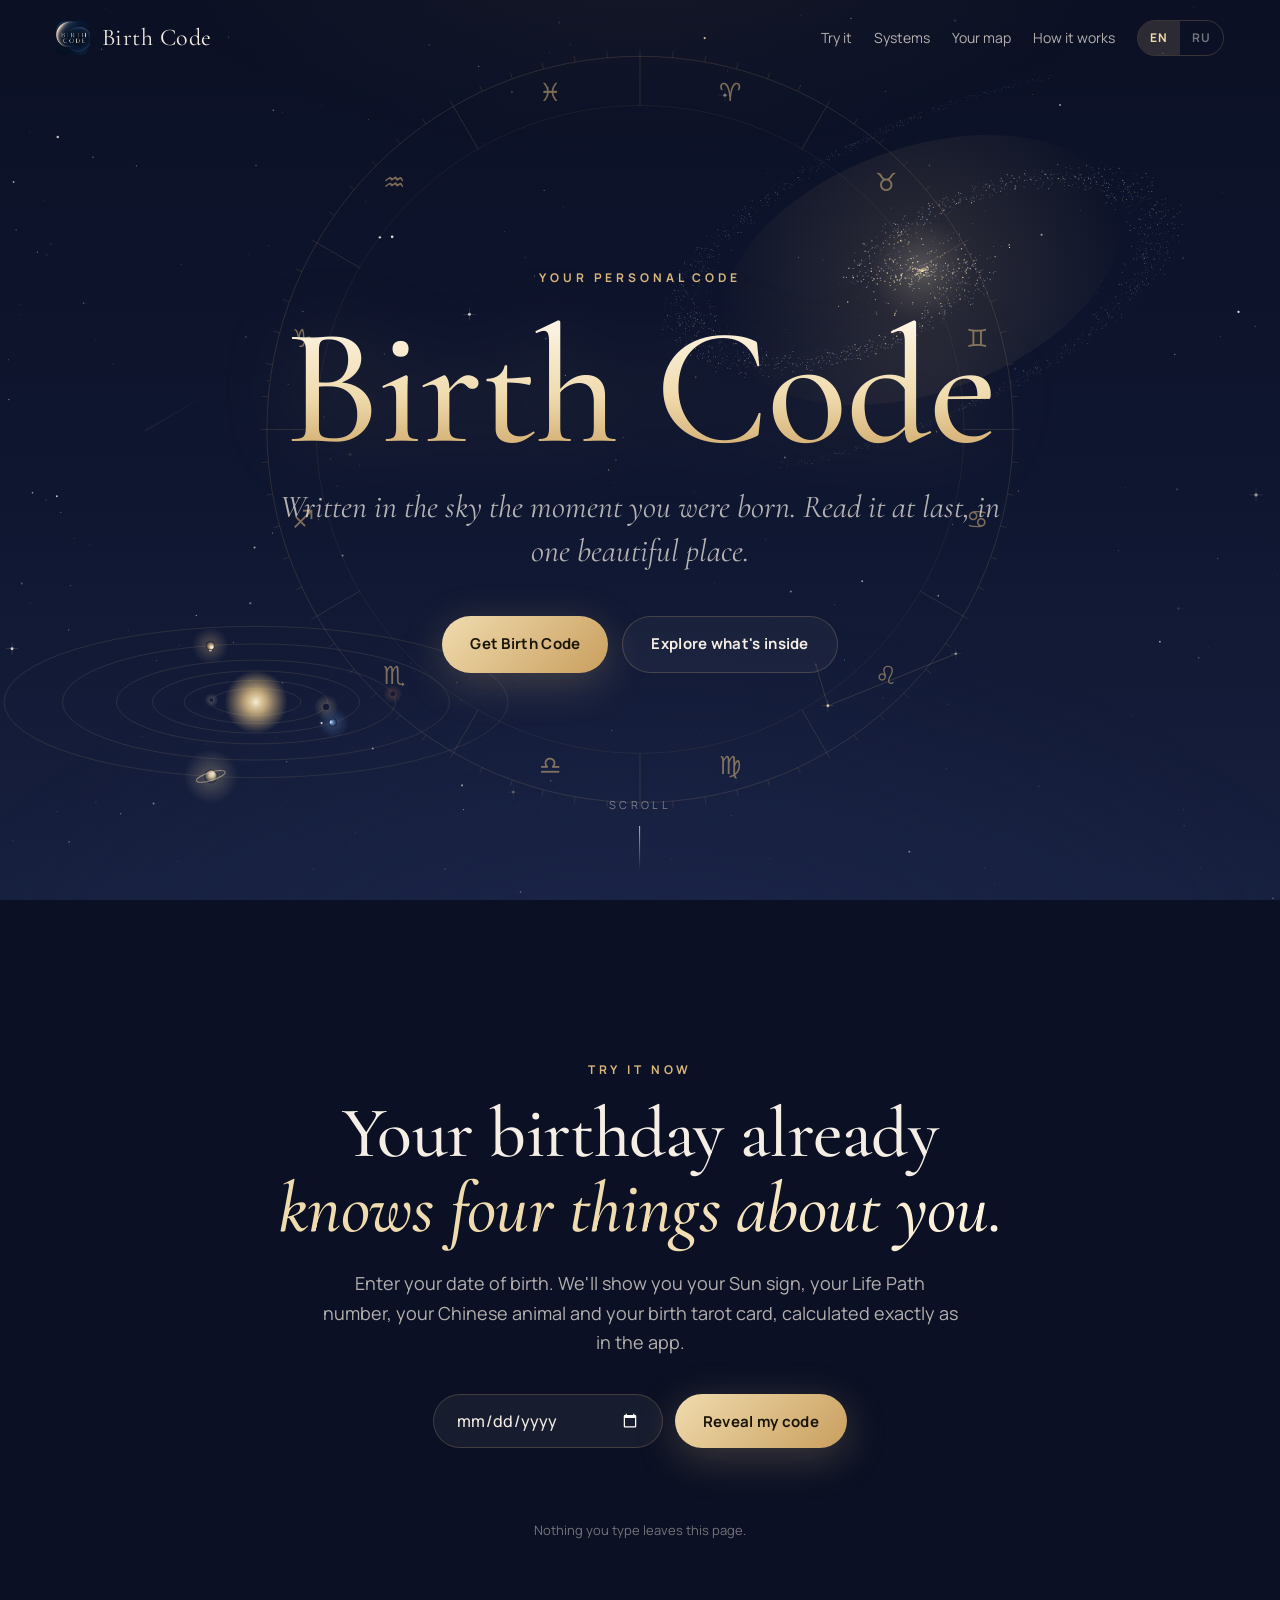
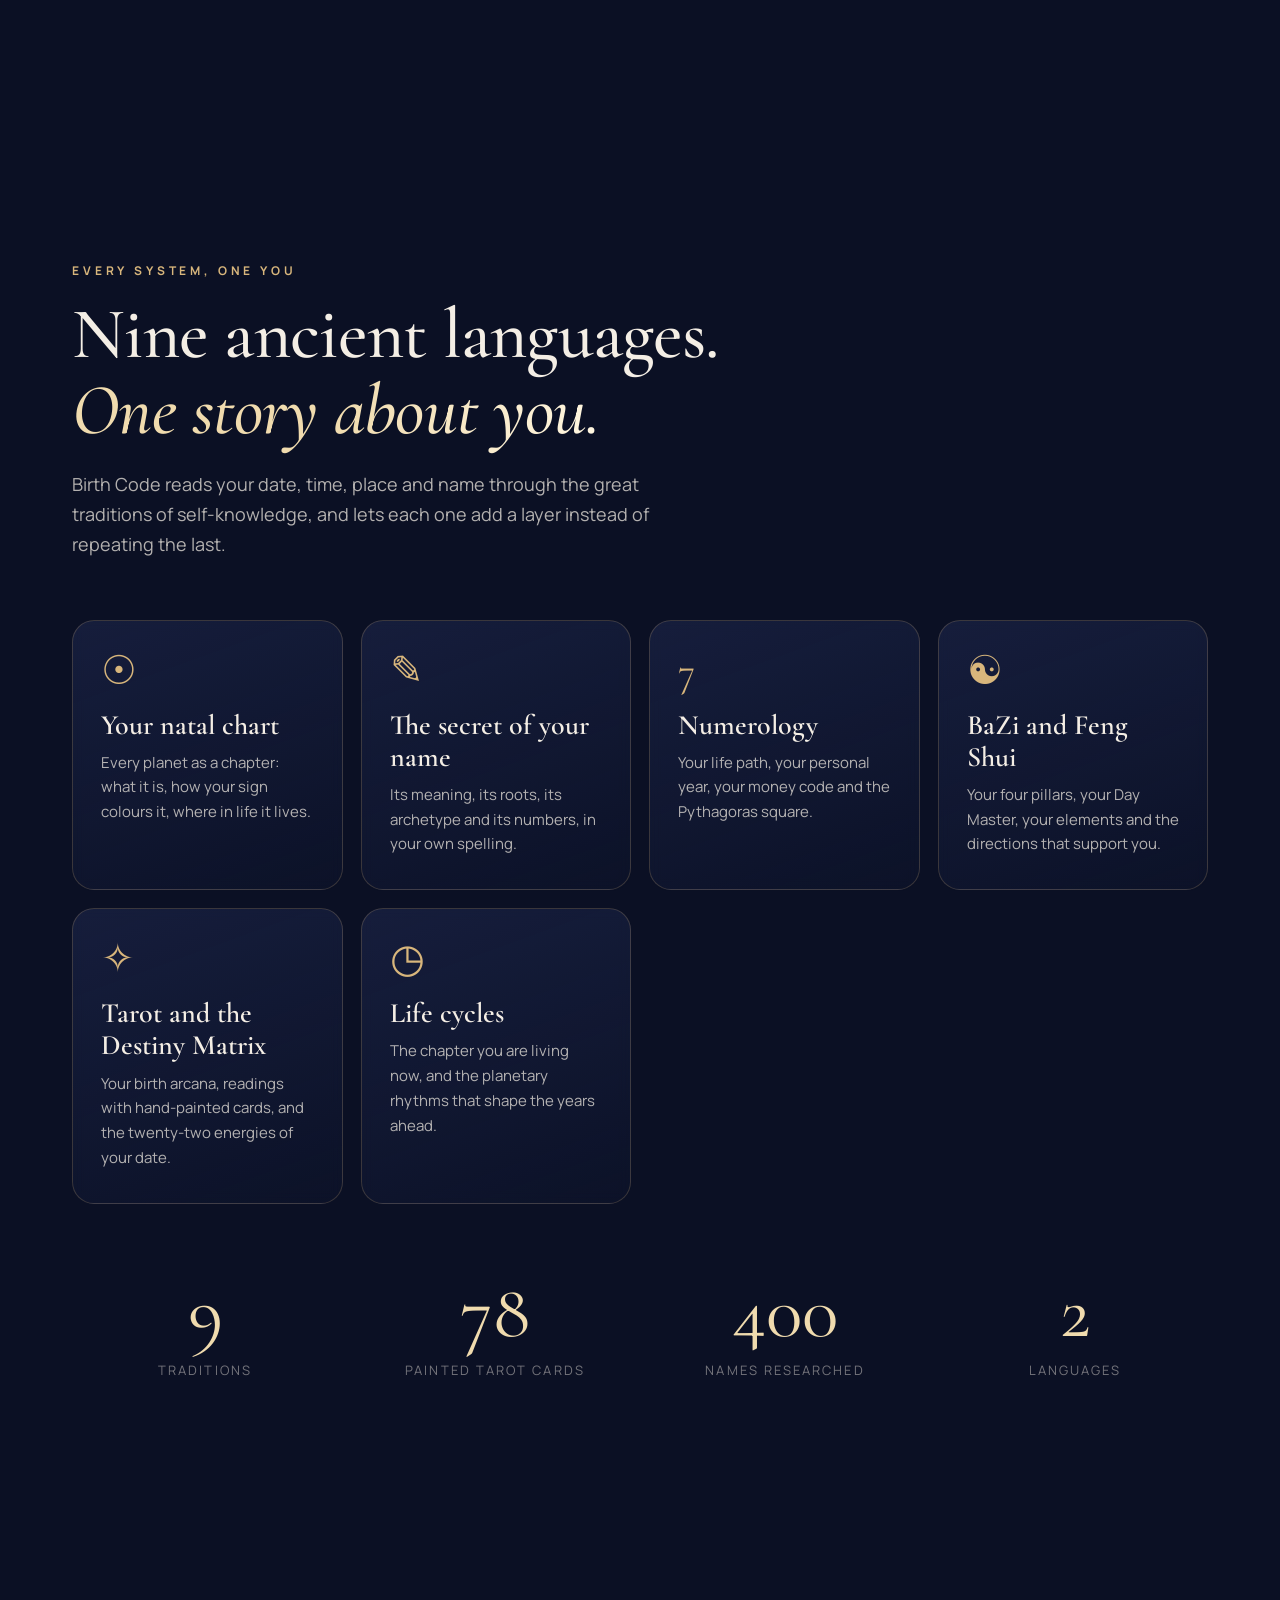
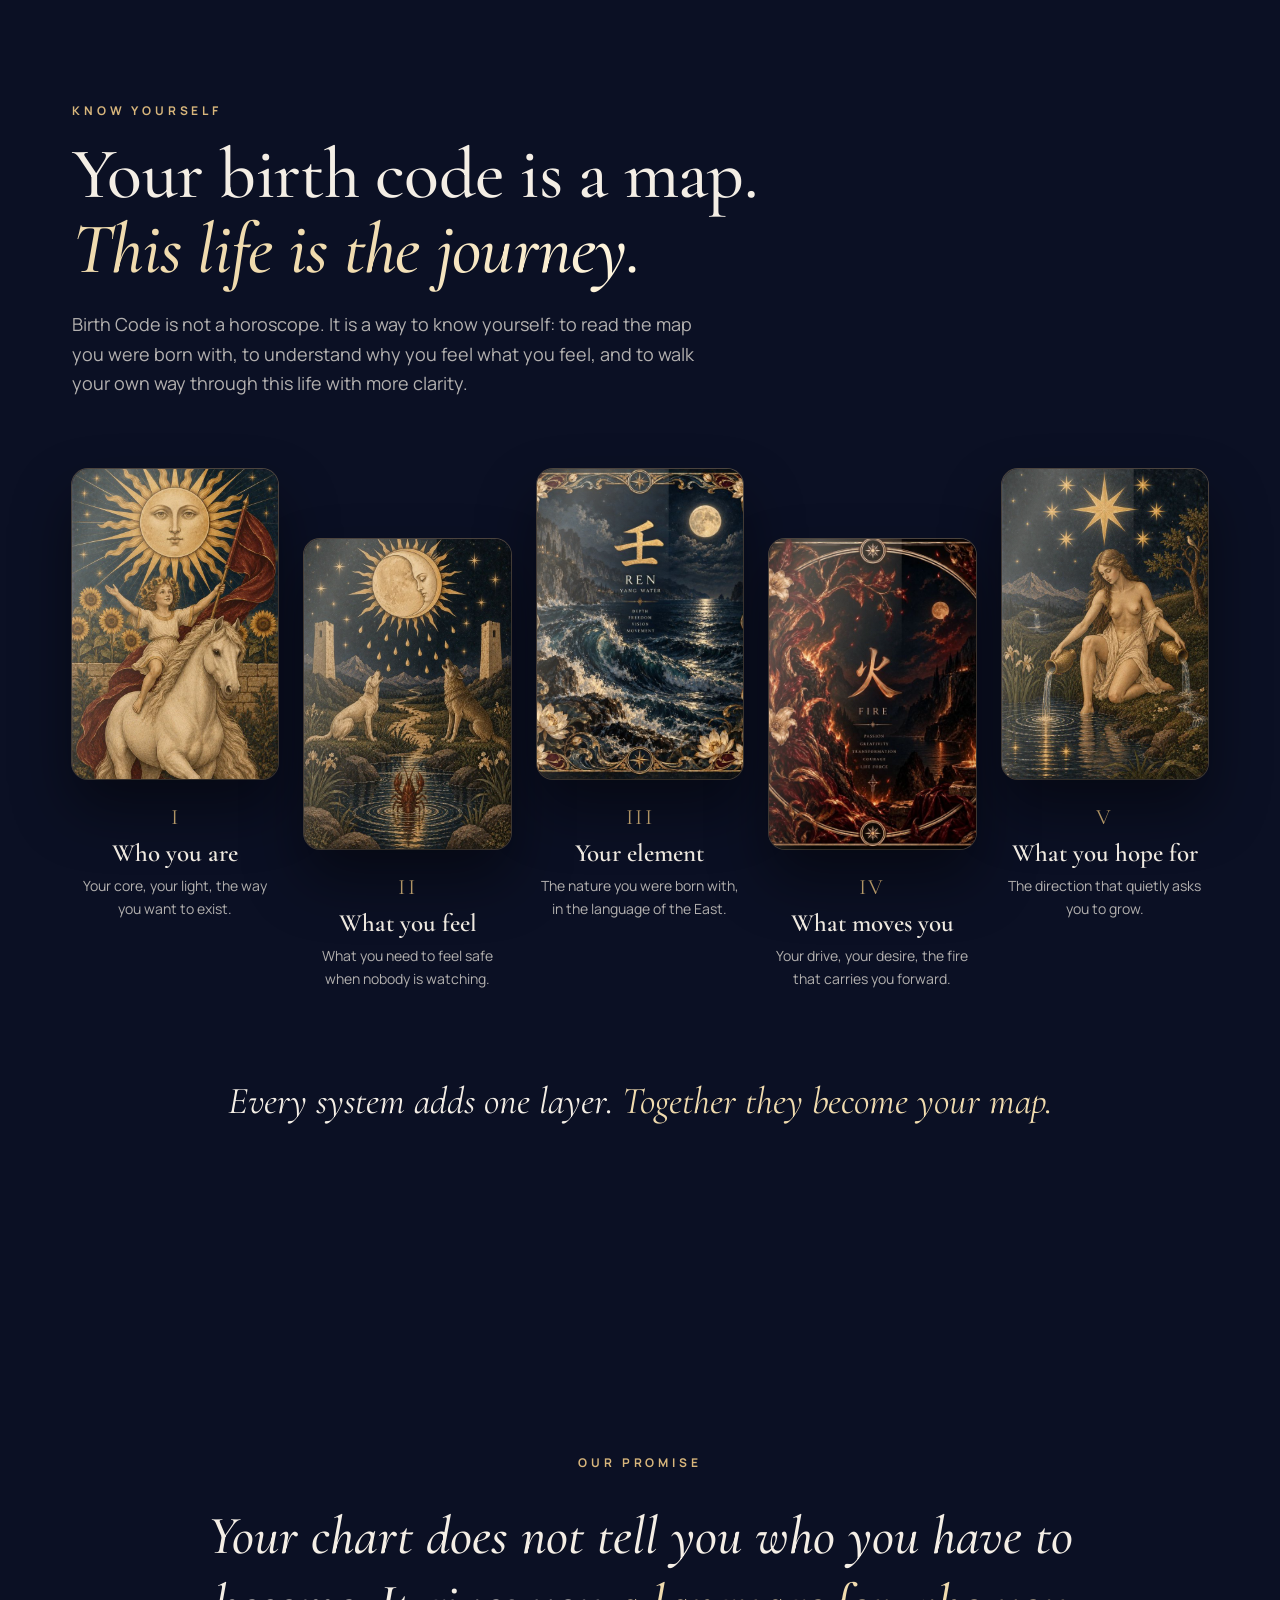
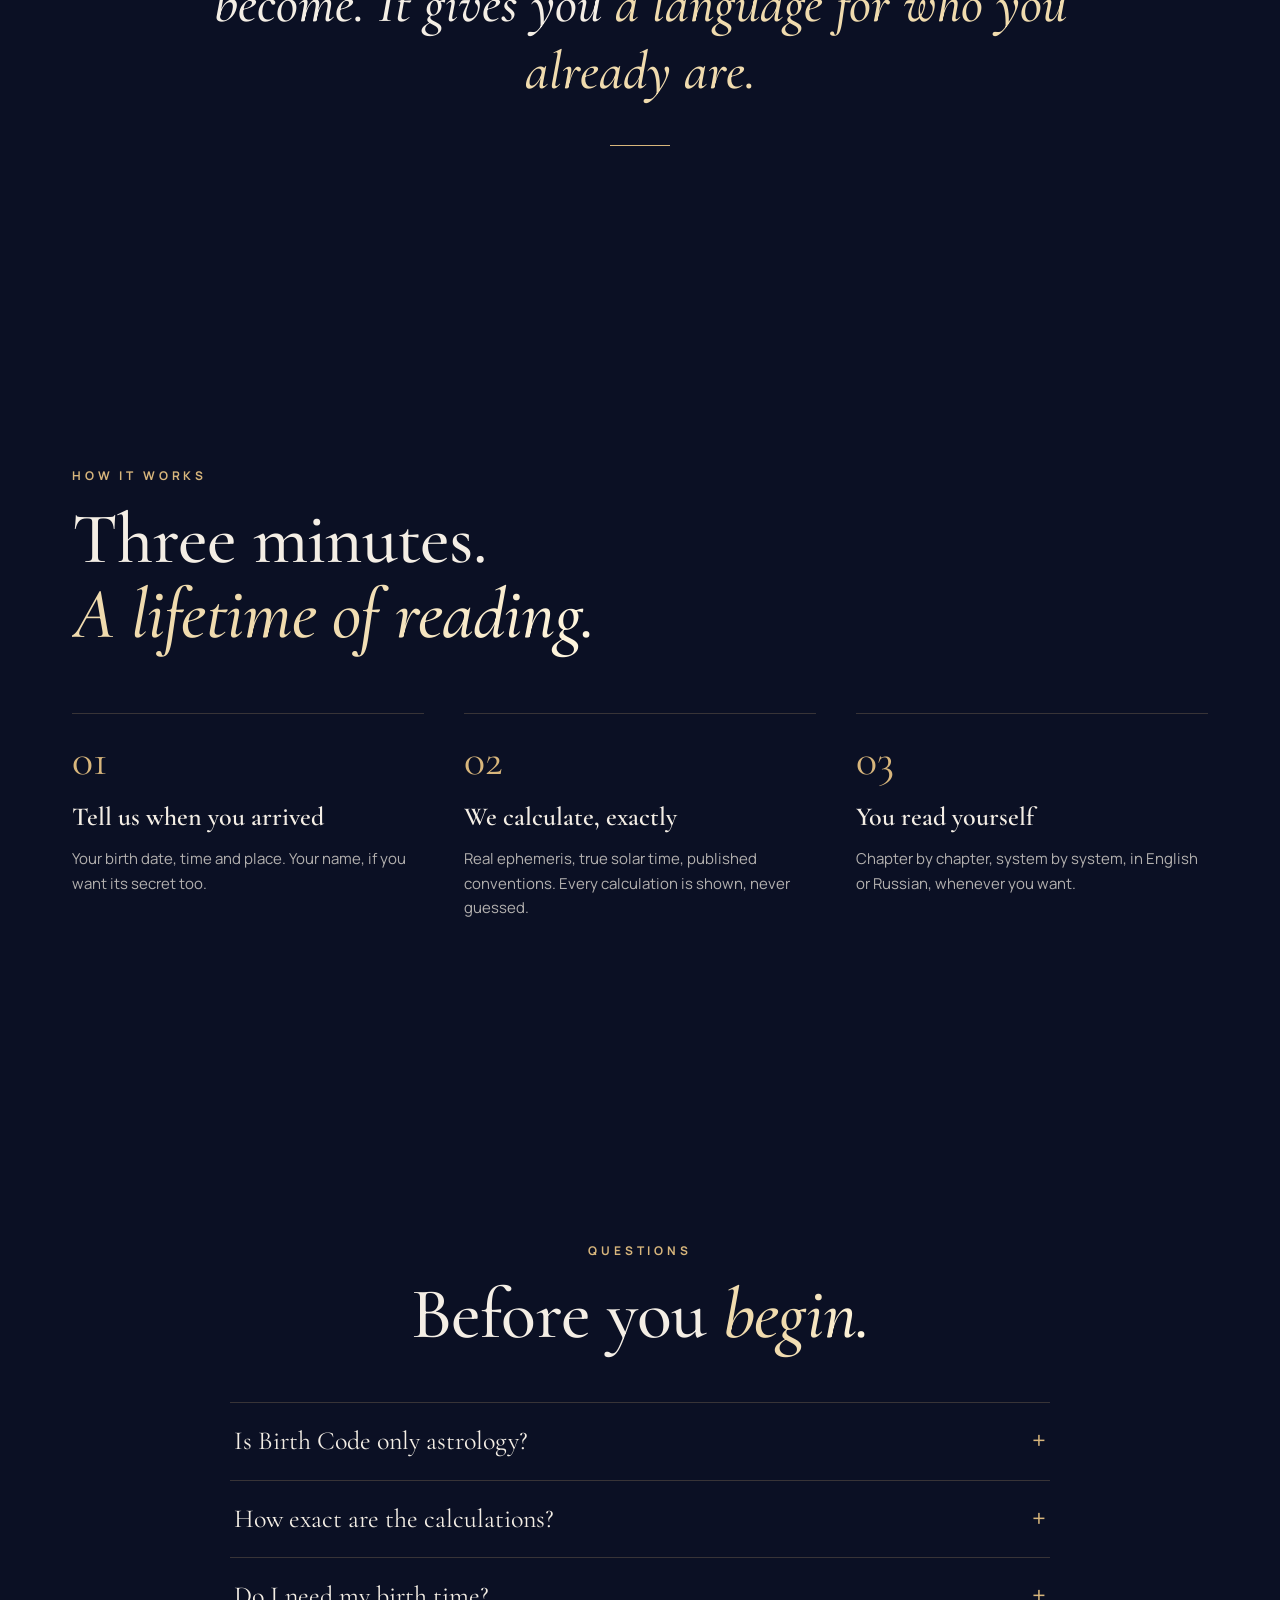
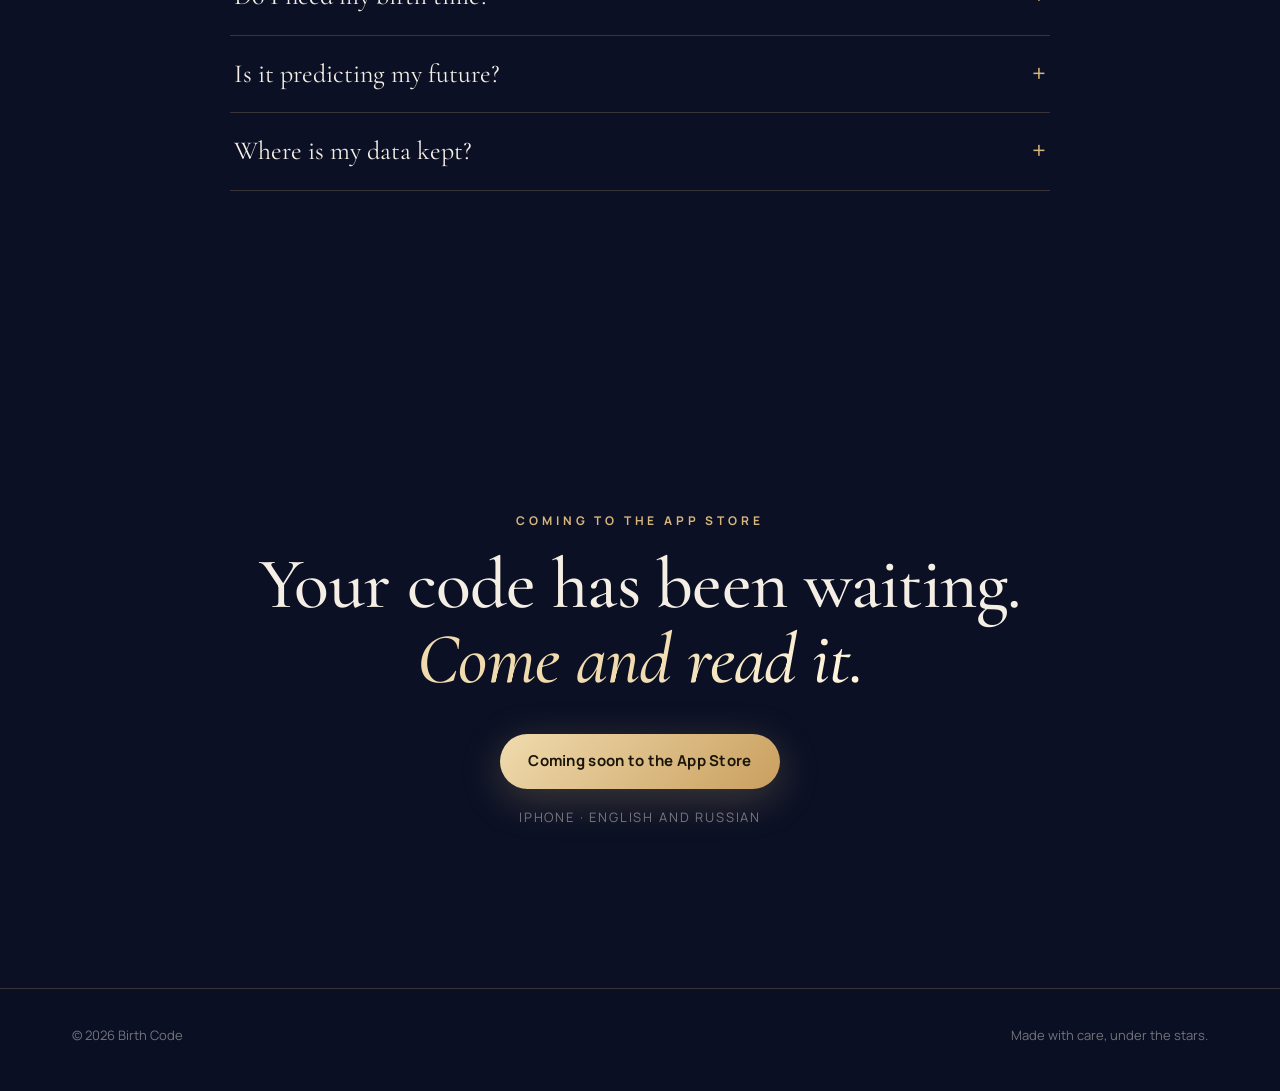
==== commit 0b860b74: "Your map for this life: the journey section" ====
--- a/index.html
+++ b/index.html
@@ -136,27 +136,50 @@
   .card h3 { font-family: var(--display); font-weight: 600; font-size: 28px; line-height: 1.15; margin-top: 18px; }
   .card p { font-size: 15px; color: var(--ivory-soft); margin-top: 10px; }
 
-  /* gallery of her paintings */
-  .gallery { display: grid; grid-template-columns: repeat(12, 1fr); gap: 16px; margin-top: 60px; }
-  .gallery figure { position: relative; border-radius: 18px; overflow: hidden; border: 1px solid var(--line); background: var(--midnight); }
-  .gallery img { width: 100%; height: 100%; object-fit: cover; transition: transform 1.2s cubic-bezier(.2, .7, .2, 1); }
-  .gallery figure:hover img { transform: scale(1.06); }
-  .gallery figcaption {
-    position: absolute; left: 0; right: 0; bottom: 0; padding: 40px 18px 16px;
-    background: linear-gradient(transparent, rgba(11, 16, 36, 0.85));
-    font-family: var(--display); font-style: italic; font-size: 20px; color: var(--ivory);
-  }
-  .g1 { grid-column: span 4; aspect-ratio: 2 / 3; }
-  .g2 { grid-column: span 4; aspect-ratio: 2 / 3; margin-top: 60px; }
-  .g3 { grid-column: span 4; aspect-ratio: 2 / 3; }
-  .g4 { grid-column: span 3; aspect-ratio: 4 / 5; }
-  .g5 { grid-column: span 3; aspect-ratio: 4 / 5; }
-  .g6 { grid-column: span 3; aspect-ratio: 4 / 5; }
-  .g7 { grid-column: span 3; aspect-ratio: 4 / 5; }
-  @media (max-width: 820px) {
-    .gallery { grid-template-columns: repeat(2, 1fr); }
-    .gallery figure { grid-column: span 1 !important; margin-top: 0 !important; }
-  }
+  /* the map: five stations on a gold path, cards that turn over */
+  .journey { position: relative; margin-top: 70px; }
+  .journey .path { position: absolute; left: 0; right: 0; top: 34%; width: 100%; height: 34%; overflow: visible; pointer-events: none; }
+  .journey .path path { fill: none; stroke: url(#goldGrad); stroke: var(--gold); stroke-width: 1.4; stroke-linecap: round; opacity: 0.75;
+    filter: drop-shadow(0 0 6px rgba(216, 182, 124, 0.6)); vector-effect: non-scaling-stroke; }
+  .stations { position: relative; display: grid; grid-template-columns: repeat(5, 1fr); gap: 26px; }
+  .station { perspective: 1200px; }
+  .station:nth-child(even) { margin-top: 70px; }
+  .flip {
+    position: relative; aspect-ratio: 2 / 3; border-radius: 16px; transform-style: preserve-3d;
+    transform: rotateY(180deg); transition: transform 1.3s cubic-bezier(.2, .75, .15, 1);
+    box-shadow: 0 30px 60px rgba(0, 0, 0, 0.45), 0 0 0 1px rgba(216, 182, 124, 0.35);
+  }
+  .station.turned .flip { transform: rotateY(0deg) rotateX(var(--rx, 0deg)) rotateY(var(--ry, 0deg)); }
+  .station.turned.hover .flip { transition: transform .15s ease-out; }
+  .face { position: absolute; inset: 0; border-radius: inherit; backface-visibility: hidden; -webkit-backface-visibility: hidden; background: #0B1430 center / cover no-repeat; }
+  .face.back { background-image: url('img/back.jpg'); transform: rotateY(180deg); }
+  .glare {
+    position: absolute; inset: 0; border-radius: inherit; pointer-events: none; backface-visibility: hidden; -webkit-backface-visibility: hidden;
+    background: linear-gradient(115deg, transparent 35%, rgba(255, 246, 225, 0.32) 50%, transparent 65%);
+    background-size: 260% 260%; background-position: var(--gx, 120%) 0; mix-blend-mode: screen; opacity: 0; transition: opacity .3s ease;
+  }
+  .station.turned .glare { opacity: 1; animation: sheen 1.6s ease .6s 1 both; }
+  .station.hover .glare { animation: none; }
+  @keyframes sheen { from { background-position: 140% 0; } to { background-position: -40% 0; } }
+  .station figcaption { margin-top: 20px; text-align: center; opacity: 0; transform: translateY(12px); transition: opacity .8s ease .5s, transform .8s ease .5s; }
+  .station.turned figcaption { opacity: 1; transform: none; }
+  .station .stepno { display: block; font-family: var(--display); font-size: 22px; color: var(--gold); letter-spacing: 0.1em; }
+  .station b { display: block; font-family: var(--display); font-weight: 600; font-size: 25px; line-height: 1.15; margin-top: 4px; }
+  .station figcaption span:last-child { display: block; font-size: 14px; color: var(--ivory-soft); margin-top: 6px; }
+  .journey-close { text-align: center; font-family: var(--display); font-style: italic; font-size: clamp(26px, 3.4vw, 38px); margin-top: 80px; }
+  .journey-close em { color: var(--gold-light); }
+  @media (max-width: 900px) {
+    .journey .path { display: none; }
+    .stations { grid-template-columns: 1fr; gap: 44px; max-width: 360px; margin: 0 auto; }
+    .stations::before { content: ''; position: absolute; left: 50%; top: 0; bottom: 0; width: 1px; background: linear-gradient(transparent, var(--gold), transparent); opacity: .5; }
+    .station:nth-child(even) { margin-top: 0; }
+    .flip { width: 72%; margin: 0 auto; }
+  }
+
+  /* headings catch the light */
+  h2 em { background: linear-gradient(100deg, var(--gold-light) 20%, #FFF6E0 40%, var(--gold-light) 60%); background-size: 250% 100%;
+    -webkit-background-clip: text; background-clip: text; color: transparent; animation: shimmer 7s ease-in-out infinite; }
+  @keyframes shimmer { 0%, 100% { background-position: 100% 0; } 50% { background-position: 0% 0; } }
 
   /* the promise */
   .quote { text-align: center; }
@@ -253,6 +276,9 @@
     .scroll-hint::after { animation: none; }
     .ring svg { animation: none; }
     .result { opacity: 1; transform: none; }
+    .flip { transform: none !important; transition: none; }
+    .station figcaption { opacity: 1; transform: none; }
+    h2 em { animation: none; }
     html { scroll-behavior: auto; }
   }
 </style>
@@ -266,7 +292,7 @@
   <div class="nav">
     <a class="link" href="#try" data-i18n="navTry">Try it</a>
     <a class="link" href="#systems" data-i18n="navSystems">Systems</a>
-    <a class="link" href="#art" data-i18n="navArt">The art</a>
+    <a class="link" href="#art" data-i18n="navArt">Your map</a>
     <a class="link" href="#how" data-i18n="navHow">How it works</a>
     <div class="lang" role="group" aria-label="Language">
       <button type="button" data-lang="en" class="on">EN</button>
@@ -324,20 +350,40 @@
     </div>
   </section>
 
-  <section id="art">
+  <section id="art" class="map">
     <div class="wrap">
-      <div class="eyebrow reveal" data-i18n="artEyebrow">Painted by hand</div>
-      <h2 class="reveal" data-i18n-html="artTitle">A world you want<br><em>to spend time in.</em></h2>
-      <p class="lede reveal" data-i18n="artLede">Every card, every element and every animal is its own painting, in midnight blue, warm gold and ivory.</p>
-      <div class="gallery">
-        <figure class="g1 reveal"><img src="img/star.jpg" alt="The Star" loading="lazy"><figcaption data-i18n="gStar">The Star</figcaption></figure>
-        <figure class="g2 reveal"><img src="img/sun.jpg" alt="The Sun" loading="lazy"><figcaption data-i18n="gSun">The Sun</figcaption></figure>
-        <figure class="g3 reveal"><img src="img/moon.jpg" alt="The Moon" loading="lazy"><figcaption data-i18n="gMoon">The Moon</figcaption></figure>
-        <figure class="g4 reveal"><img src="img/ren.jpg" alt="Ren, yang water" loading="lazy"></figure>
-        <figure class="g5 reveal"><img src="img/water.jpg" alt="Water" loading="lazy"></figure>
-        <figure class="g6 reveal"><img src="img/fire.jpg" alt="Fire" loading="lazy"></figure>
-        <figure class="g7 reveal"><img src="img/back.jpg" alt="The Birth Code card back" loading="lazy"></figure>
+      <div class="eyebrow reveal" data-i18n="artEyebrow">Know yourself</div>
+      <h2 class="reveal" data-i18n-html="artTitle">Your birth code is a map.<br><em>This life is the journey.</em></h2>
+      <p class="lede reveal" data-i18n="artLede">Birth Code is not a horoscope. It is a way to know yourself: to read the map you were born with, to understand why you feel what you feel, and to walk your own way through this life with more clarity.</p>
+
+      <div class="journey">
+        <svg class="path" viewBox="0 0 1000 200" preserveAspectRatio="none" aria-hidden="true">
+          <path id="journeyPath" d="M 20 120 C 140 20, 240 20, 300 100 S 460 190, 520 100 S 700 10, 760 90 S 900 180, 980 80" />
+        </svg>
+        <div class="stations">
+          <figure class="station">
+            <div class="flip"><div class="face back"></div><div class="face front" style="background-image:url('img/sun.jpg')"></div><div class="glare"></div></div>
+            <figcaption><span class="stepno">I</span><b data-i18n="st1t">Who you are</b><span data-i18n="st1p">Your core, your light, the way you want to exist.</span></figcaption>
+          </figure>
+          <figure class="station">
+            <div class="flip"><div class="face back"></div><div class="face front" style="background-image:url('img/moon.jpg')"></div><div class="glare"></div></div>
+            <figcaption><span class="stepno">II</span><b data-i18n="st2t">What you feel</b><span data-i18n="st2p">What you need to feel safe when nobody is watching.</span></figcaption>
+          </figure>
+          <figure class="station">
+            <div class="flip"><div class="face back"></div><div class="face front" style="background-image:url('img/ren.jpg')"></div><div class="glare"></div></div>
+            <figcaption><span class="stepno">III</span><b data-i18n="st3t">Your element</b><span data-i18n="st3p">The nature you were born with, in the language of the East.</span></figcaption>
+          </figure>
+          <figure class="station">
+            <div class="flip"><div class="face back"></div><div class="face front" style="background-image:url('img/fire.jpg')"></div><div class="glare"></div></div>
+            <figcaption><span class="stepno">IV</span><b data-i18n="st4t">What moves you</b><span data-i18n="st4p">Your drive, your desire, the fire that carries you forward.</span></figcaption>
+          </figure>
+          <figure class="station">
+            <div class="flip"><div class="face back"></div><div class="face front" style="background-image:url('img/star.jpg')"></div><div class="glare"></div></div>
+            <figcaption><span class="stepno">V</span><b data-i18n="st5t">What you hope for</b><span data-i18n="st5p">The direction that quietly asks you to grow.</span></figcaption>
+          </figure>
+        </div>
       </div>
+      <p class="journey-close reveal" data-i18n-html="artClose">Every system adds one layer. <em>Together they become your map.</em></p>
     </div>
   </section>
 
@@ -681,17 +727,53 @@
   }, { threshold: 0.6 });
   document.querySelectorAll('[data-count]').forEach((el) => counters.observe(el));
 
-  if (!reduce) {
-    const figs = [...document.querySelectorAll('.gallery figure img')];
-    const drift = () => {
-      const vh = window.innerHeight;
-      for (const img of figs) {
-        const r = img.parentElement.getBoundingClientRect();
-        const k = (r.top + r.height / 2 - vh / 2) / vh;
-        img.style.transform = `translateY(${k * -18}px) scale(1.08)`;
-      }
-    };
-    window.addEventListener('scroll', drift, { passive: true }); drift();
+  // the cards turn over one after another as the map comes into view
+  const stations = [...document.querySelectorAll('.station')];
+  const turnIO = new IntersectionObserver((entries) => {
+    for (const e of entries) {
+      if (!e.isIntersecting) continue;
+      const i = stations.indexOf(e.target);
+      setTimeout(() => e.target.classList.add('turned'), reduce ? 0 : 220 * (i % 5));
+      turnIO.unobserve(e.target);
+    }
+  }, { threshold: 0.35 });
+  stations.forEach((st) => turnIO.observe(st));
+
+  // each card leans toward the hand, and the light follows it across the gold
+  if (!reduce && fine) {
+    for (const st of stations) {
+      const card = st.querySelector('.flip');
+      st.addEventListener('pointermove', (e) => {
+        if (!st.classList.contains('turned')) return;
+        const r = card.getBoundingClientRect();
+        const x = (e.clientX - r.left) / r.width - 0.5, y = (e.clientY - r.top) / r.height - 0.5;
+        st.classList.add('hover');
+        card.style.setProperty('--ry', `${x * 16}deg`);
+        card.style.setProperty('--rx', `${-y * 16}deg`);
+        st.querySelector('.glare').style.setProperty('--gx', `${(1 - (x + 0.5)) * 100 + 20}%`);
+      });
+      st.addEventListener('pointerleave', () => {
+        st.classList.remove('hover');
+        card.style.setProperty('--ry', '0deg'); card.style.setProperty('--rx', '0deg');
+      });
+    }
+  }
+
+  // the gold path draws itself as she scrolls through the map
+  const path = document.getElementById('journeyPath');
+  if (path) {
+    const len = path.getTotalLength();
+    path.style.strokeDasharray = `${len}`;
+    path.style.strokeDashoffset = reduce ? '0' : `${len}`;
+    if (!reduce) {
+      const section = document.getElementById('art');
+      const draw = () => {
+        const r = section.getBoundingClientRect(), vh = window.innerHeight;
+        const k = Math.min(1, Math.max(0, (vh * 0.85 - r.top) / (r.height * 0.75)));
+        path.style.strokeDashoffset = `${len * (1 - k)}`;
+      };
+      window.addEventListener('scroll', draw, { passive: true }); draw();
+    }
   }
 })();
 
@@ -787,7 +869,7 @@
 /* ---------- English and Russian ---------- */
 (() => {
   const RU = {
-    navSystems: 'Системы', navArt: 'Искусство', navHow: 'Как это работает',
+    navSystems: 'Системы', navArt: 'Твоя карта', navHow: 'Как это работает',
     eyebrow: 'Твой личный код',
     tagline: 'Записан в небе в момент твоего рождения. Прочитай его наконец, в одном красивом месте.',
     ctaMain: 'Скачать Birth Code', ctaSecond: 'Посмотреть, что внутри', scroll: 'Листай',
@@ -800,10 +882,15 @@
     c4t: 'Ба-цзы и фэншуй', c4p: 'Твои четыре столпа, Господин дня, стихии и направления, которые тебя поддерживают.',
     c5t: 'Таро и Матрица судьбы', c5p: 'Твои арканы рождения, расклады с картами, написанными вручную, и двадцать две энергии твоей даты.',
     c6t: 'Жизненные циклы', c6p: 'Глава, которую ты проживаешь сейчас, и планетарные ритмы, которые складывают годы впереди.',
-    artEyebrow: 'Написано вручную',
-    artTitle: 'Мир, в котором<br><em>хочется остаться.</em>',
-    artLede: 'Каждая карта, каждая стихия и каждое животное здесь отдельная картина: полночно-синий, тёплое золото и слоновая кость.',
-    gStar: 'Звезда', gSun: 'Солнце', gMoon: 'Луна',
+    artEyebrow: 'Узнай себя',
+    artTitle: 'Твой код рождения это карта.<br><em>Эта жизнь и есть путь.</em>',
+    artLede: 'Birth Code это не гороскоп. Это способ узнать себя: прочитать карту, с которой ты пришла, понять, почему ты чувствуешь то, что чувствуешь, и идти своей дорогой в этой жизни яснее.',
+    st1t: 'Кто ты', st1p: 'Твоё ядро, твой свет, то, какой ты хочешь быть.',
+    st2t: 'Что ты чувствуешь', st2p: 'Что тебе нужно, чтобы чувствовать себя в безопасности, когда никто не смотрит.',
+    st3t: 'Твоя стихия', st3p: 'Природа, с которой ты родилась, на языке Востока.',
+    st4t: 'Что тебя движет', st4p: 'Твоя сила, твоё желание, огонь, который ведёт тебя вперёд.',
+    st5t: 'На что ты надеешься', st5p: 'Направление, которое тихо зовёт тебя расти.',
+    artClose: 'Каждая система добавляет свой слой. <em>Вместе они становятся твоей картой.</em>',
     qEyebrow: 'Наше обещание',
     quote: 'Твоя карта не говорит, кем ты должна стать. Она даёт тебе <span>язык для той, кто ты уже есть.</span>',
     howEyebrow: 'Как это работает',
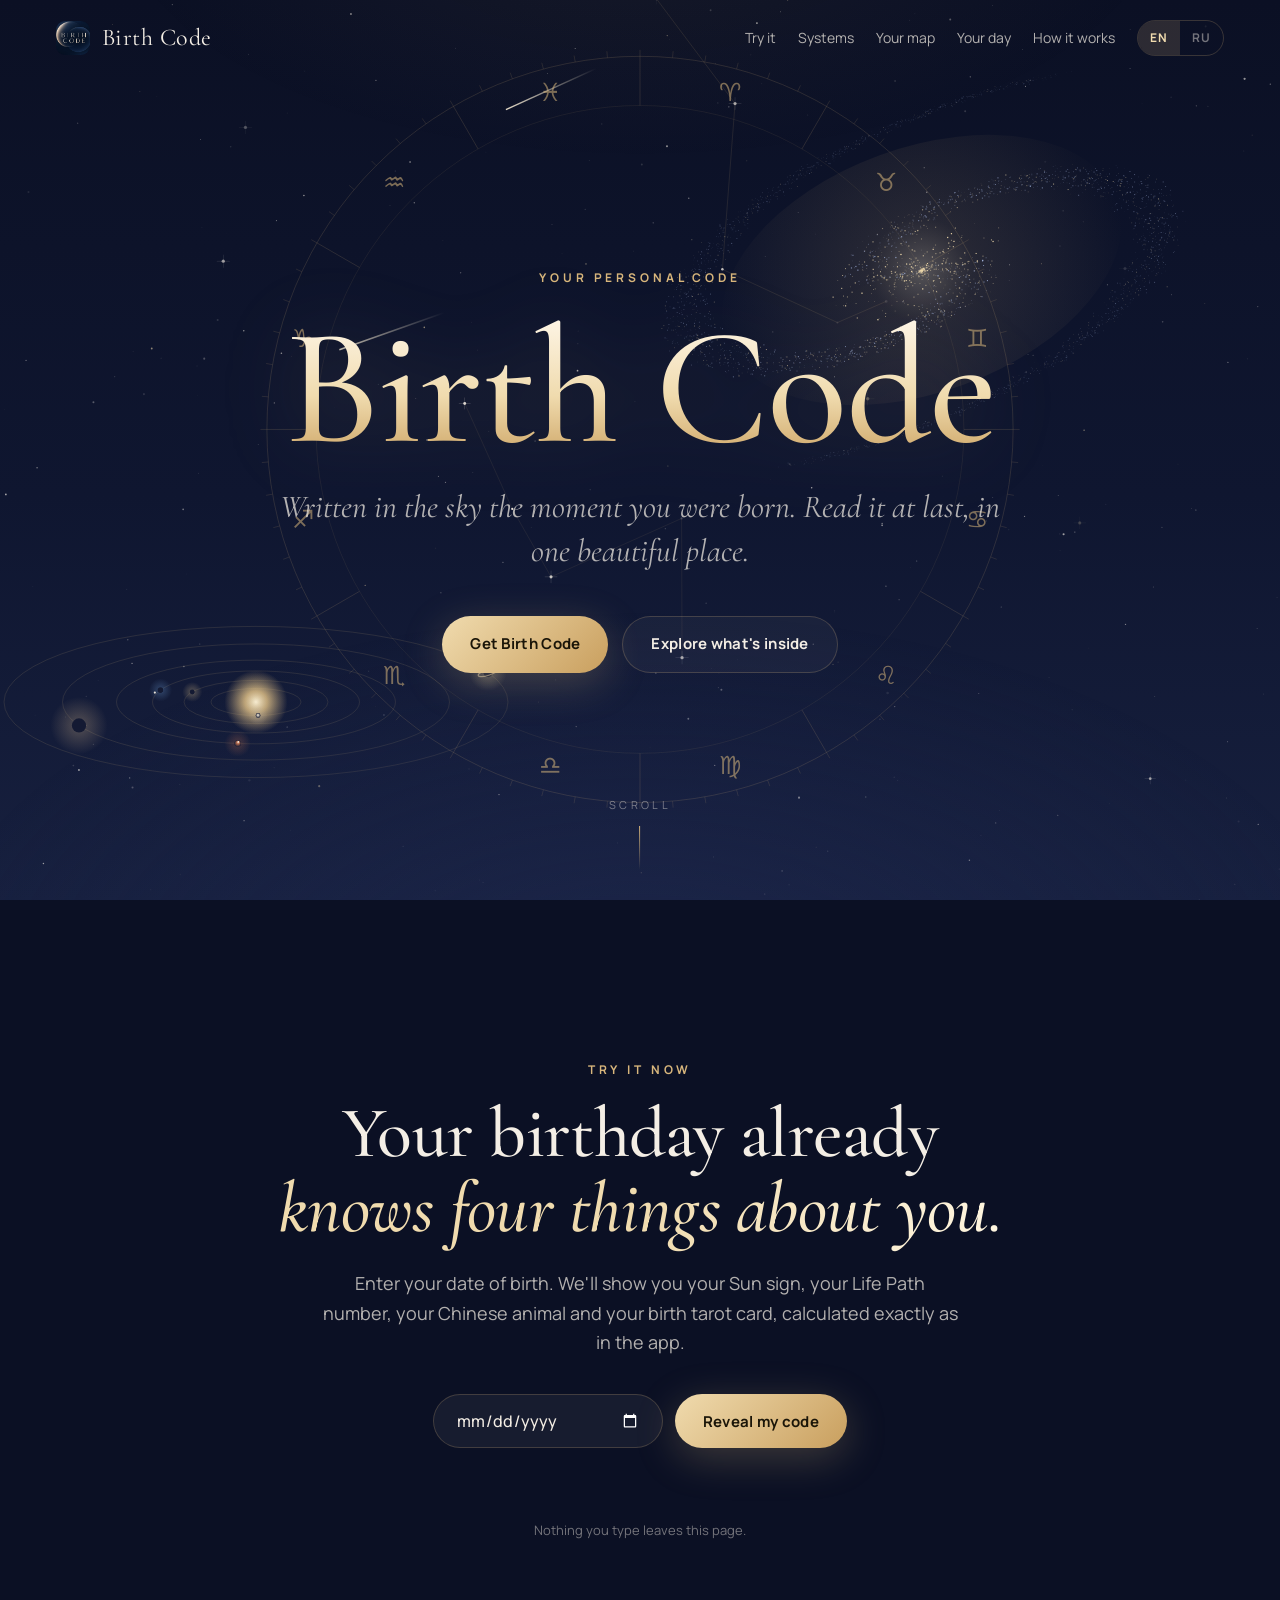
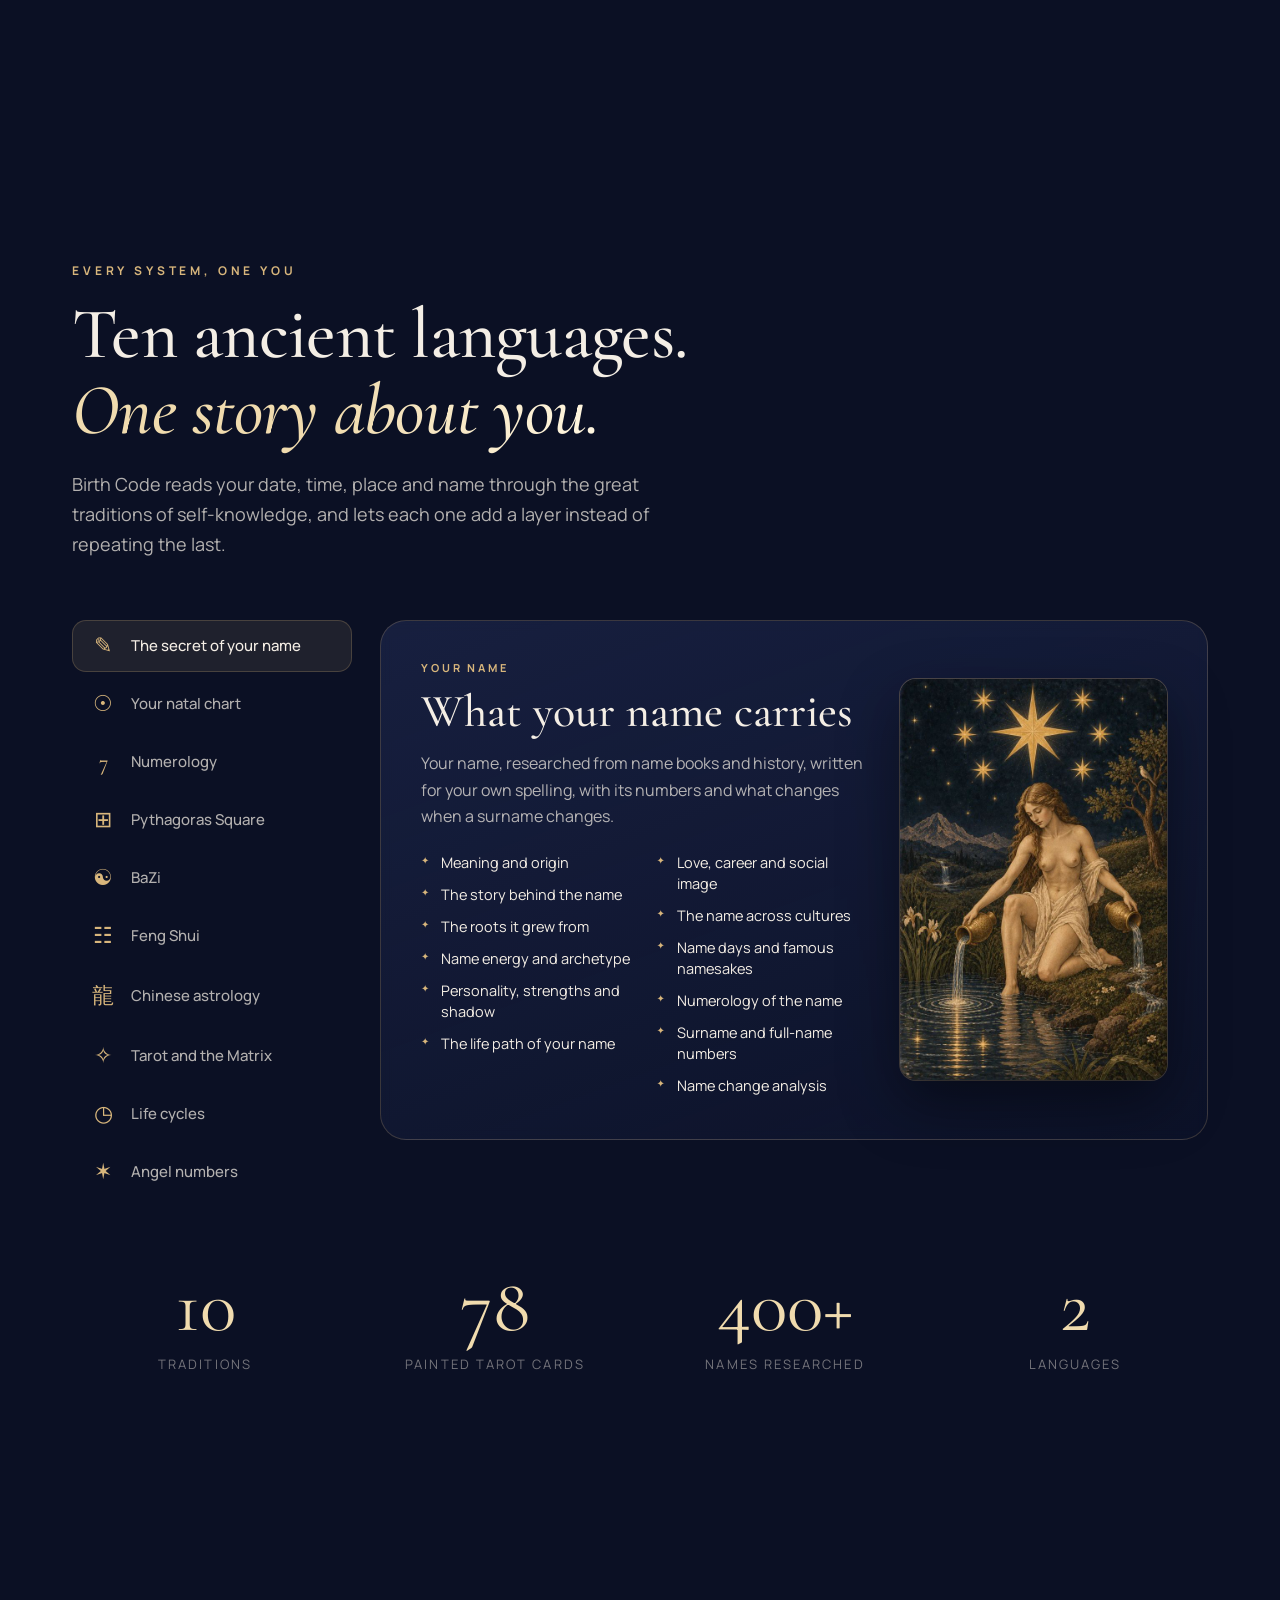
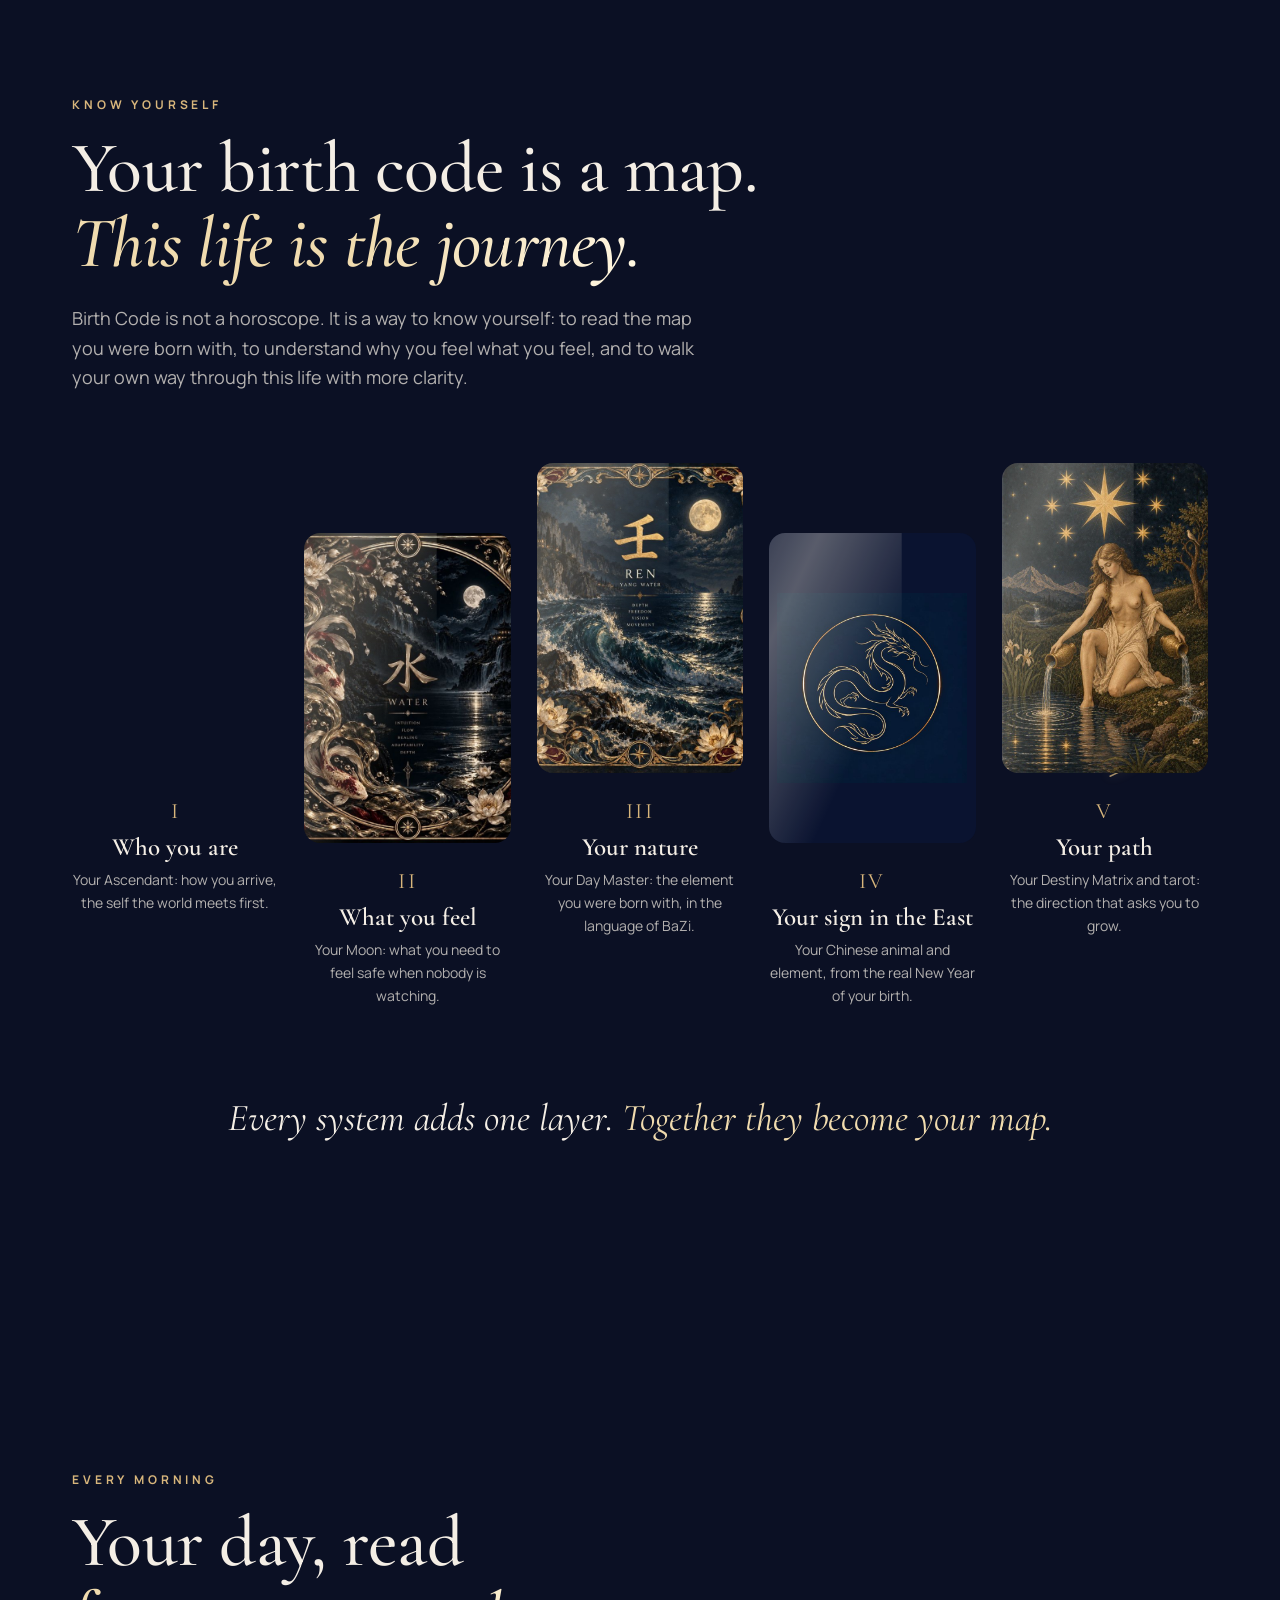
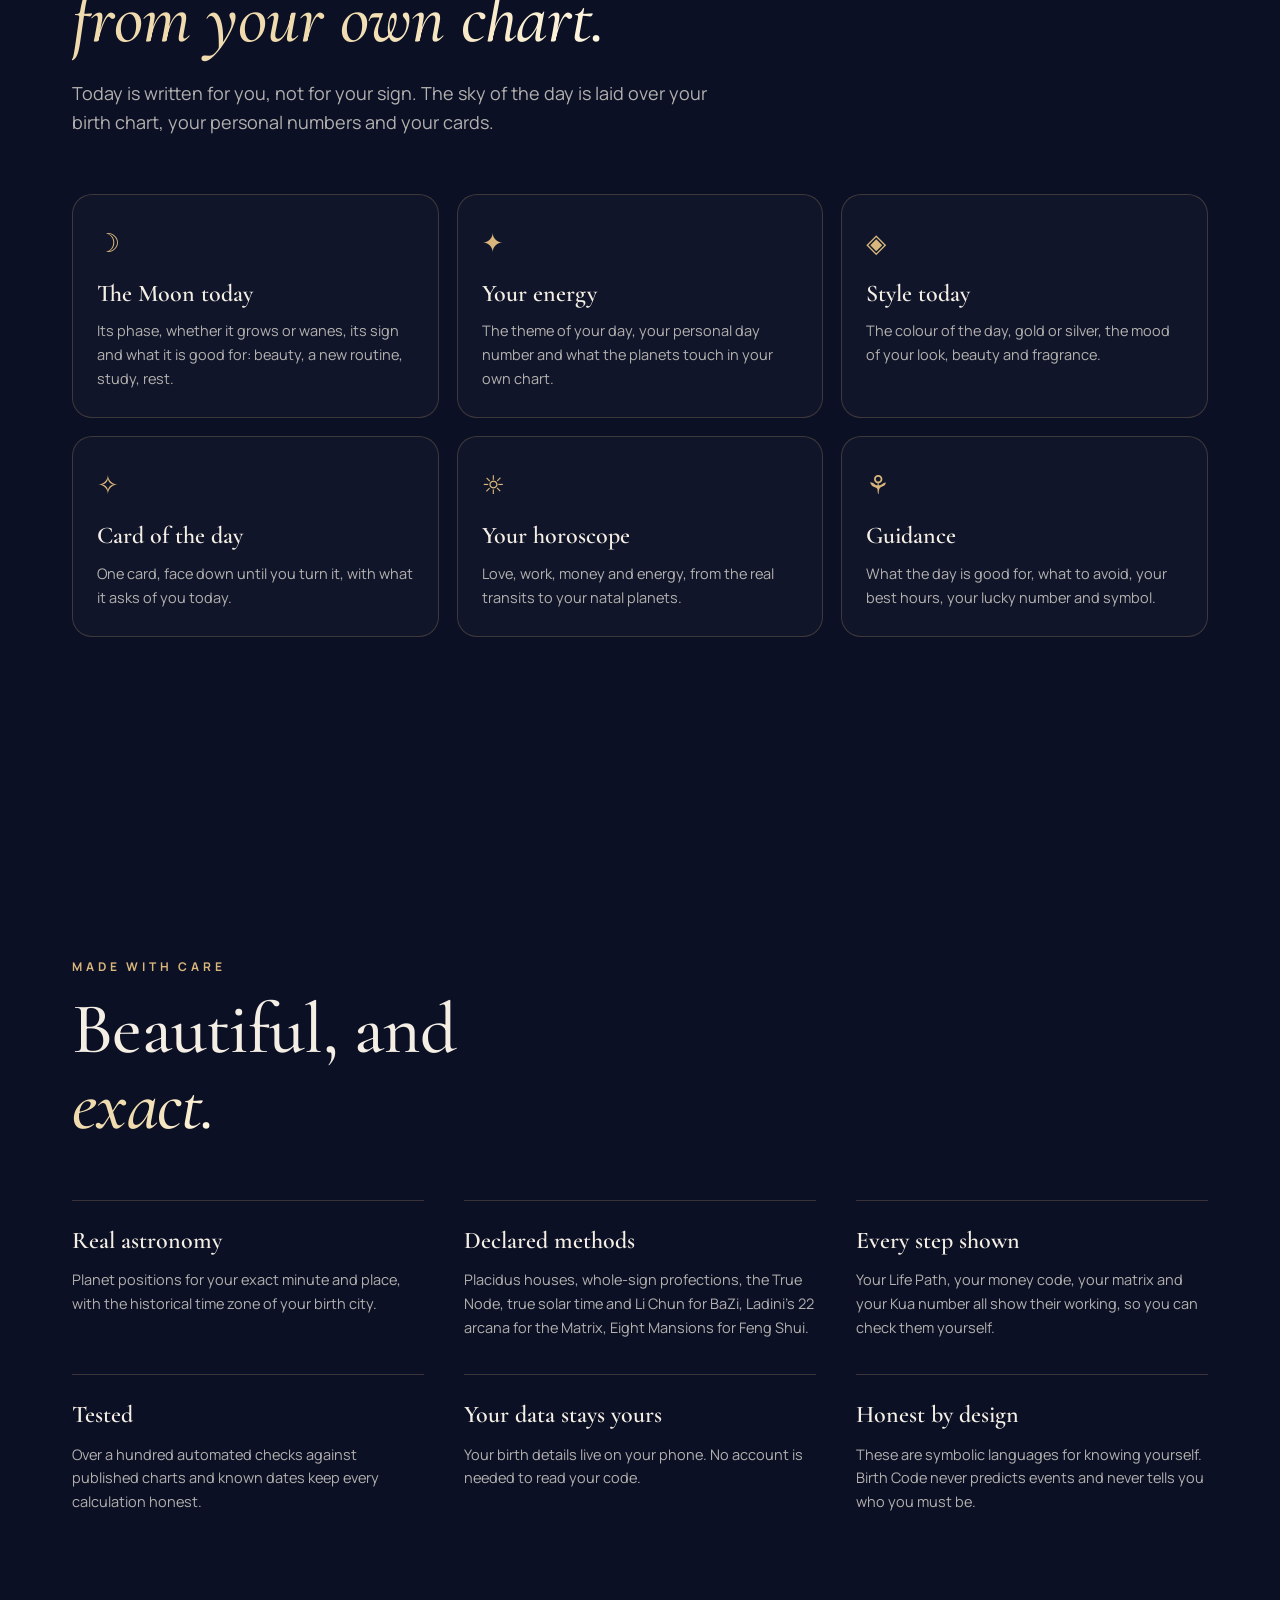
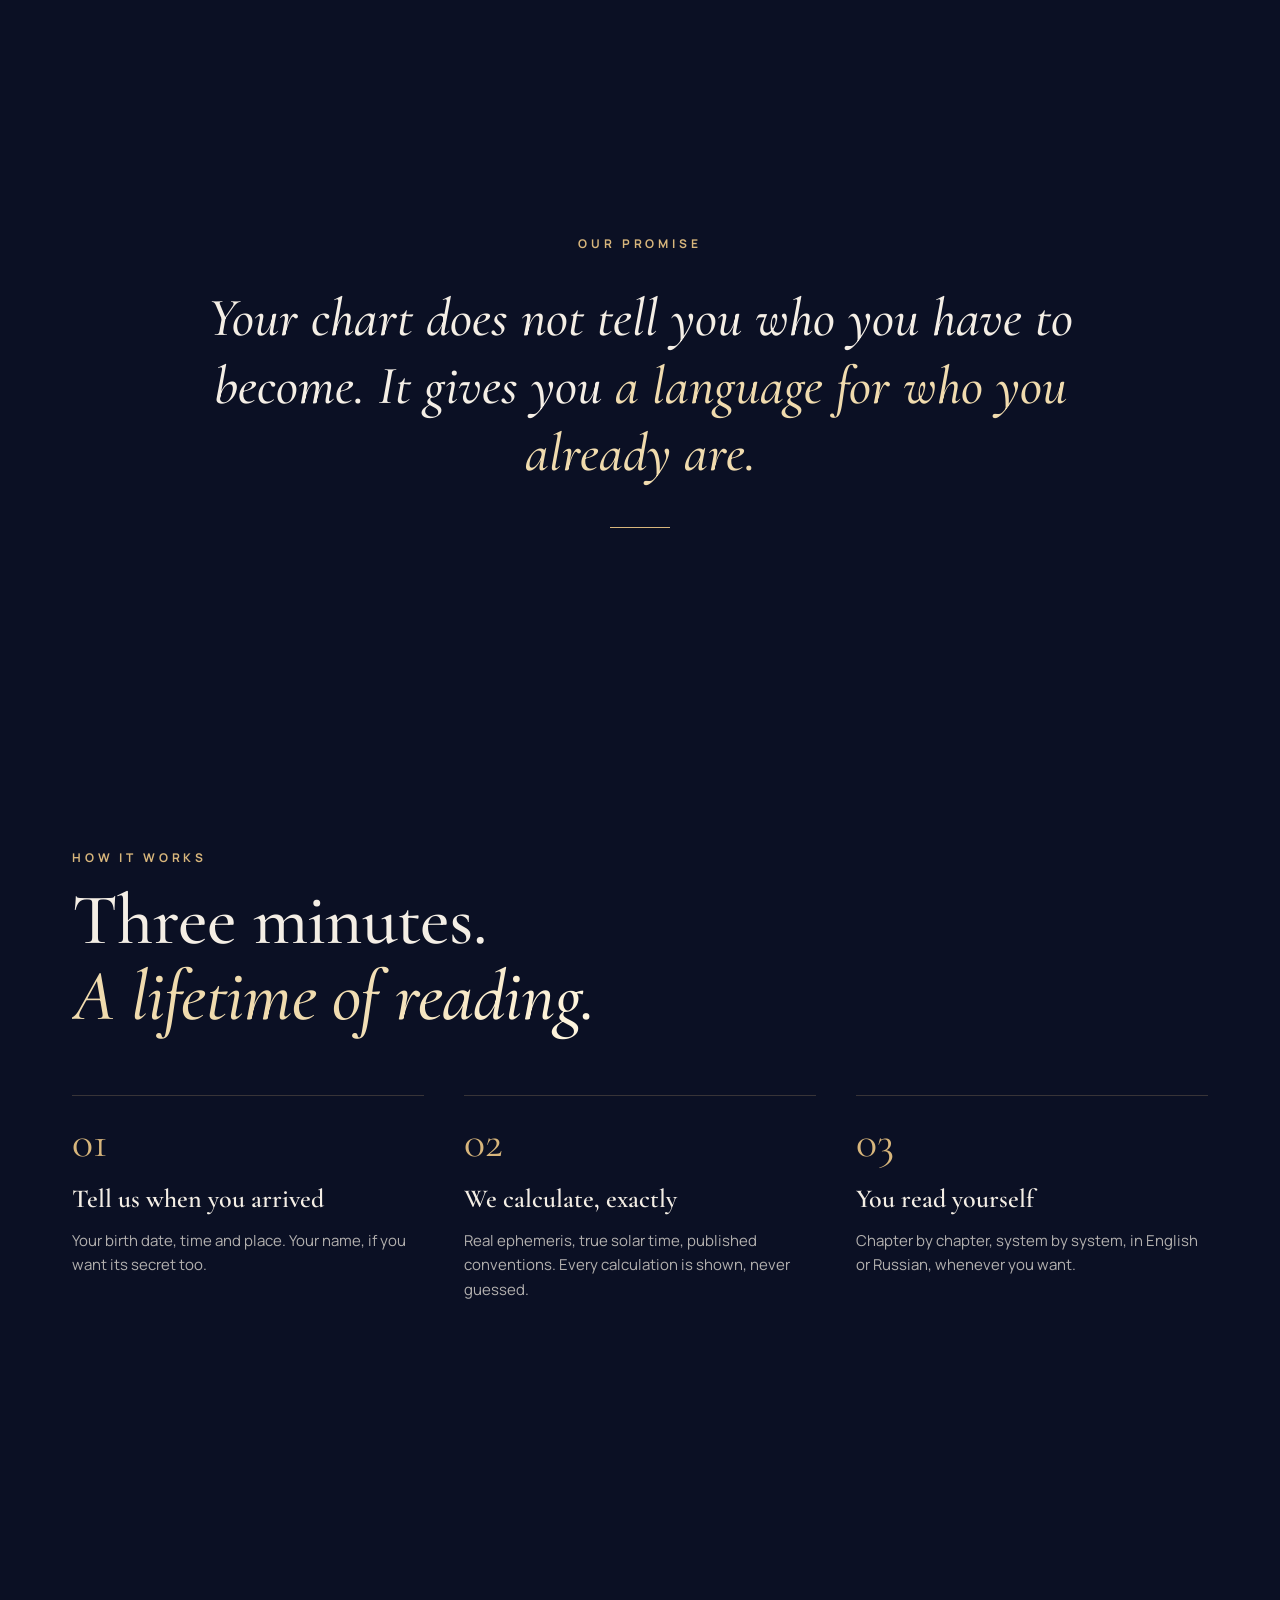
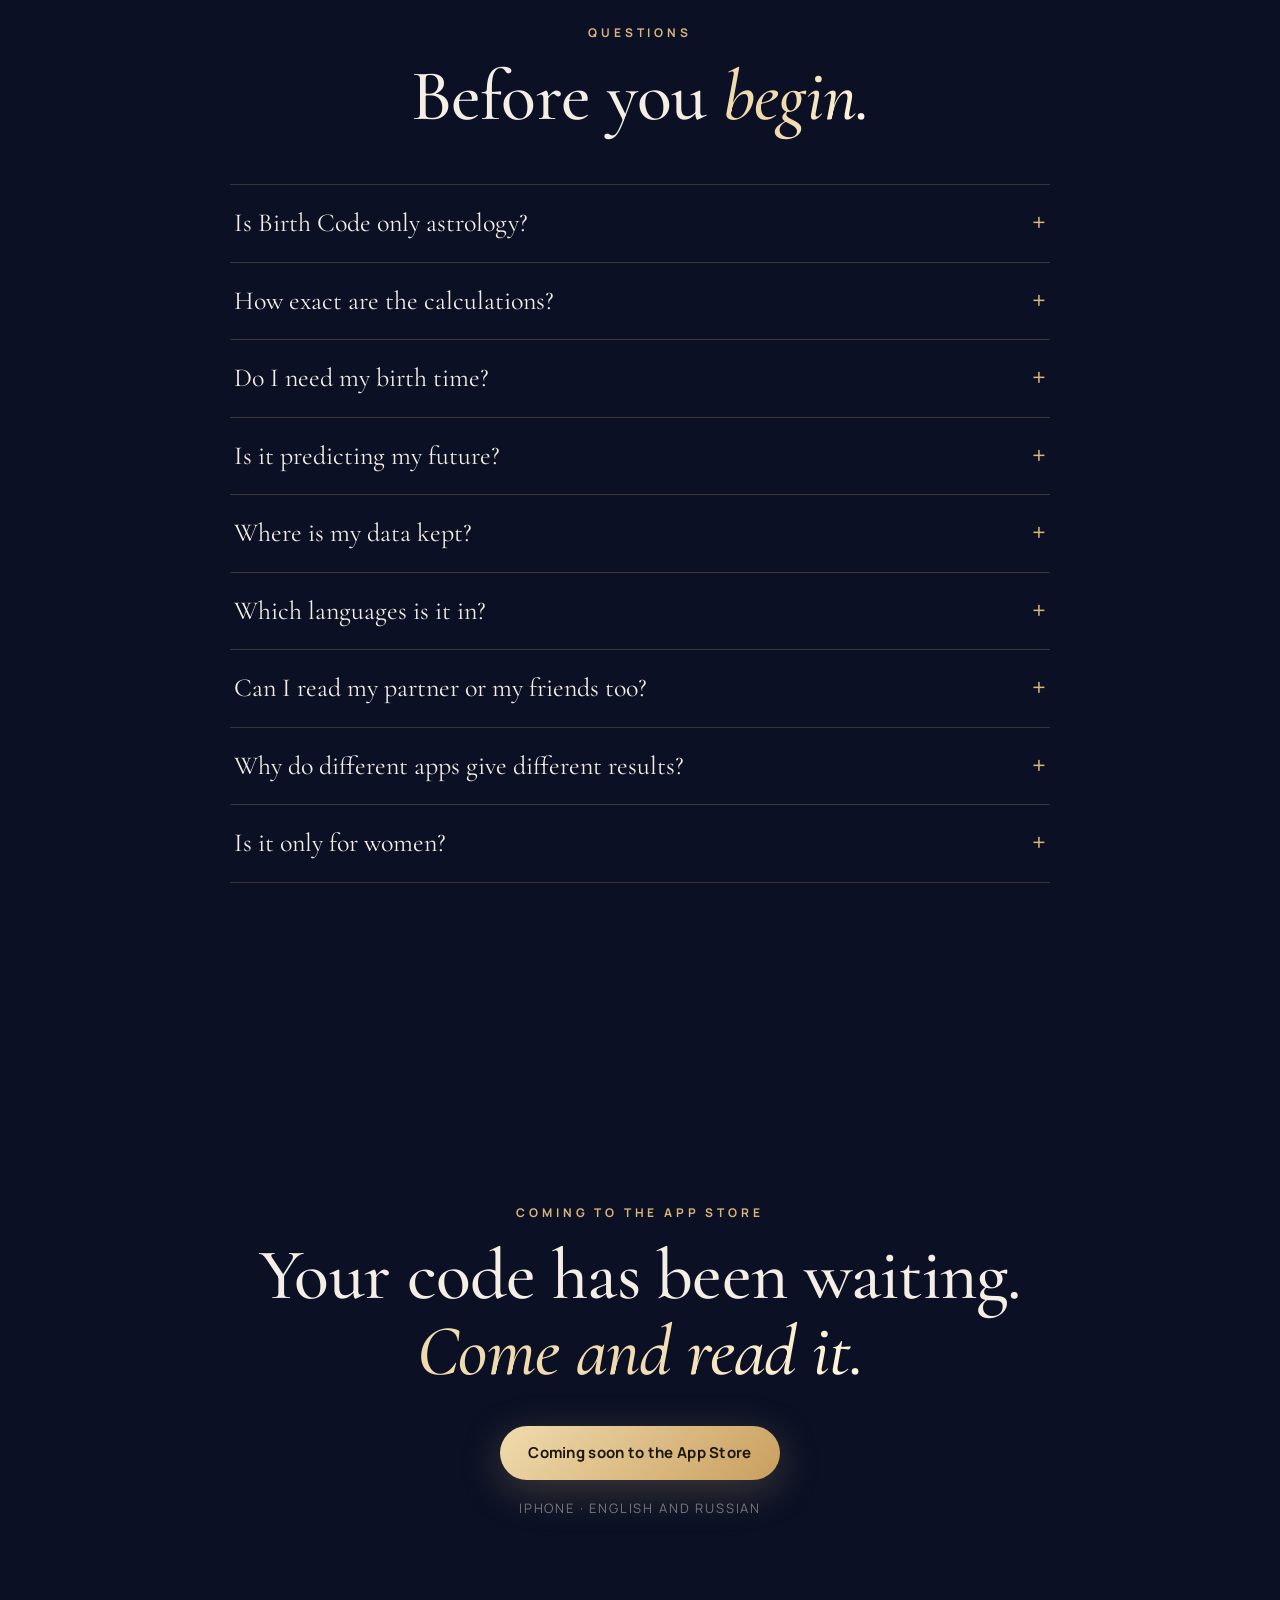
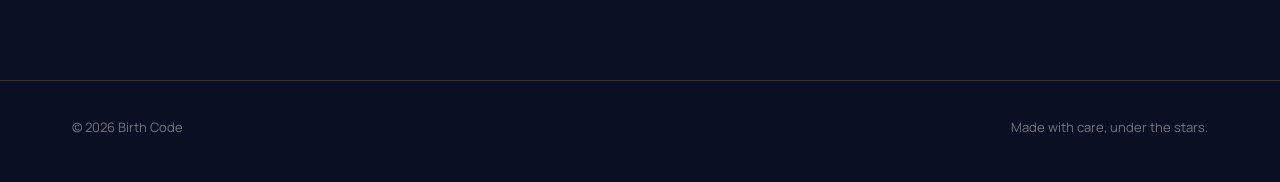
==== commit 89f260fd: "Most informative: systems explorer, your day, trust, more questions" ====
--- a/index.html
+++ b/index.html
@@ -136,6 +136,59 @@
   .card h3 { font-family: var(--display); font-weight: 600; font-size: 28px; line-height: 1.15; margin-top: 18px; }
   .card p { font-size: 15px; color: var(--ivory-soft); margin-top: 10px; }
 
+  /* the explorer of every system */
+  .explorer { display: grid; grid-template-columns: 280px 1fr; gap: 28px; margin-top: 60px; align-items: start; }
+  .tabs { display: flex; flex-direction: column; gap: 6px; position: sticky; top: 100px; }
+  .tab {
+    display: flex; align-items: center; gap: 14px; text-align: left; cursor: pointer;
+    background: transparent; border: 1px solid transparent; border-radius: 14px; padding: 12px 16px;
+    color: var(--ivory-soft); font: 500 15px var(--body); transition: background .25s ease, color .25s ease, border-color .25s ease;
+  }
+  .tab .tg { width: 28px; font-family: var(--display); font-size: 22px; color: var(--gold); text-align: center; }
+  .tab:hover { color: var(--ivory); background: rgba(255, 255, 255, 0.03); }
+  .tab.on { color: var(--ivory); background: rgba(216, 182, 124, 0.1); border-color: var(--line); }
+  .panel {
+    display: grid; grid-template-columns: 1.25fr 0.75fr; gap: 34px; padding: 38px 40px; border-radius: 26px; min-height: 520px;
+    background: linear-gradient(160deg, rgba(31, 41, 80, 0.62), rgba(15, 22, 48, 0.4)); border: 1px solid var(--line);
+    backdrop-filter: blur(6px); -webkit-backdrop-filter: blur(6px);
+  }
+  .panel.swap .panel-text, .panel.swap .panel-art { opacity: 0; transform: translateY(10px); }
+  .panel-text, .panel-art { transition: opacity .45s ease, transform .45s ease; }
+  .panel-kicker { font-size: 11px; font-weight: 700; letter-spacing: 0.26em; text-transform: uppercase; color: var(--gold); }
+  .panel-title { font-family: var(--display); font-weight: 500; font-size: clamp(32px, 3.6vw, 46px); line-height: 1.08; margin-top: 10px; }
+  .panel-lede { color: var(--ivory-soft); margin-top: 14px; font-size: 16px; }
+  .panel-list { list-style: none; margin-top: 22px; columns: 2; column-gap: 26px; }
+  .panel-list li { break-inside: avoid; position: relative; padding-left: 20px; margin-bottom: 11px; font-size: 14.5px; line-height: 1.45; color: var(--ivory); }
+  .panel-list li::before { content: '✦'; position: absolute; left: 0; top: 1px; font-size: 10px; color: var(--gold); }
+  .panel-art { align-self: center; }
+  .panel-art img { width: 100%; border-radius: 16px; box-shadow: 0 24px 60px rgba(0, 0, 0, 0.45), 0 0 0 1px rgba(216, 182, 124, 0.3); }
+  @media (max-width: 1240px) { .panel-list { columns: 1; } }
+  @media (max-width: 980px) {
+    .explorer { grid-template-columns: 1fr; }
+    .tabs { position: static; flex-direction: row; overflow-x: auto; padding-bottom: 6px; scrollbar-width: none; }
+    .tabs::-webkit-scrollbar { display: none; }
+    .tab { flex: 0 0 auto; }
+    .panel { grid-template-columns: 1fr; padding: 28px 22px; min-height: 0; }
+    .panel-art { order: -1; max-width: 220px; margin: 0 auto; }
+    .panel-list { columns: 1; }
+  }
+
+  /* a day with Birth Code */
+  .day { display: grid; grid-template-columns: repeat(3, 1fr); gap: 18px; margin-top: 56px; }
+  .dayitem { padding: 26px 24px; border-radius: 20px; border: 1px solid var(--line); background: rgba(255, 255, 255, 0.025); transition: border-color .3s ease, transform .3s ease; }
+  .dayitem:hover { border-color: rgba(216, 182, 124, 0.5); transform: translateY(-3px); }
+  .dayglyph { font-size: 26px; color: var(--gold); }
+  .dayitem b { display: block; font-family: var(--display); font-weight: 600; font-size: 24px; margin-top: 10px; }
+  .dayitem span { display: block; font-size: 14.5px; color: var(--ivory-soft); margin-top: 6px; }
+  @media (max-width: 900px) { .day { grid-template-columns: 1fr; } }
+
+  /* why you can trust it */
+  .trustgrid { display: grid; grid-template-columns: repeat(3, 1fr); gap: 34px 40px; margin-top: 56px; }
+  .trustitem { border-top: 1px solid var(--line); padding-top: 20px; }
+  .trustitem b { display: block; font-family: var(--display); font-weight: 600; font-size: 24px; }
+  .trustitem span { display: block; font-size: 14.5px; color: var(--ivory-soft); margin-top: 8px; }
+  @media (max-width: 900px) { .trustgrid { grid-template-columns: 1fr; gap: 24px; } }
+
   /* the map: five stations on a gold path, cards that turn over */
   .journey { position: relative; margin-top: 70px; }
   .journey .path { position: absolute; left: 0; right: 0; top: 34%; width: 100%; height: 34%; overflow: visible; pointer-events: none; }
@@ -153,6 +206,7 @@
   .station.turned.hover .flip { transition: transform .15s ease-out; }
   .face { position: absolute; inset: 0; border-radius: inherit; backface-visibility: hidden; -webkit-backface-visibility: hidden; background: #0B1430 center / cover no-repeat; }
   .face.back { background-image: url('img/back.jpg'); transform: rotateY(180deg); }
+  .face.front.mark { background-size: 92%; background-color: #0A1330; }
   .glare {
     position: absolute; inset: 0; border-radius: inherit; pointer-events: none; backface-visibility: hidden; -webkit-backface-visibility: hidden;
     background: linear-gradient(115deg, transparent 35%, rgba(255, 246, 225, 0.32) 50%, transparent 65%);
@@ -293,6 +347,7 @@
     <a class="link" href="#try" data-i18n="navTry">Try it</a>
     <a class="link" href="#systems" data-i18n="navSystems">Systems</a>
     <a class="link" href="#art" data-i18n="navArt">Your map</a>
+    <a class="link" href="#today" data-i18n="navToday">Your day</a>
     <a class="link" href="#how" data-i18n="navHow">How it works</a>
     <div class="lang" role="group" aria-label="Language">
       <button type="button" data-lang="en" class="on">EN</button>
@@ -331,18 +386,22 @@
   <section id="systems">
     <div class="wrap">
       <div class="eyebrow reveal" data-i18n="sysEyebrow">Every system, one you</div>
-      <h2 class="reveal" data-i18n-html="sysTitle">Nine ancient languages.<br><em>One story about you.</em></h2>
+      <h2 class="reveal" data-i18n-html="sysTitle">Ten ancient languages.<br><em>One story about you.</em></h2>
       <p class="lede reveal" data-i18n="sysLede">Birth Code reads your date, time, place and name through the great traditions of self-knowledge, and lets each one add a layer instead of repeating the last.</p>
-      <div class="grid">
-        <article class="card reveal"><div class="glyph">☉</div><h3 data-i18n="c1t">Your natal chart</h3><p data-i18n="c1p">Every planet as a chapter: what it is, how your sign colours it, where in life it lives.</p></article>
-        <article class="card reveal"><div class="glyph">✎</div><h3 data-i18n="c2t">The secret of your name</h3><p data-i18n="c2p">Its meaning, its roots, its archetype and its numbers, in your own spelling.</p></article>
-        <article class="card reveal"><div class="glyph">7</div><h3 data-i18n="c3t">Numerology</h3><p data-i18n="c3p">Your life path, your personal year, your money code and the Pythagoras square.</p></article>
-        <article class="card reveal"><div class="glyph">☯</div><h3 data-i18n="c4t">BaZi and Feng Shui</h3><p data-i18n="c4p">Your four pillars, your Day Master, your elements and the directions that support you.</p></article>
-        <article class="card reveal"><div class="glyph">✧</div><h3 data-i18n="c5t">Tarot and the Destiny Matrix</h3><p data-i18n="c5p">Your birth arcana, readings with hand-painted cards, and the twenty-two energies of your date.</p></article>
-        <article class="card reveal"><div class="glyph">◷</div><h3 data-i18n="c6t">Life cycles</h3><p data-i18n="c6p">The chapter you are living now, and the planetary rhythms that shape the years ahead.</p></article>
+      <div class="explorer reveal">
+        <div class="tabs" role="tablist" id="sysTabs"></div>
+        <article class="panel" id="sysPanel" aria-live="polite">
+          <div class="panel-text">
+            <div class="panel-kicker" id="pKicker"></div>
+            <h3 class="panel-title" id="pTitle"></h3>
+            <p class="panel-lede" id="pLede"></p>
+            <ul class="panel-list" id="pList"></ul>
+          </div>
+          <div class="panel-art"><img id="pImg" alt=""></div>
+        </article>
       </div>
       <div class="numbers">
-        <div class="reveal"><div class="n" data-count="9">0</div><div class="l" data-i18n="n1">traditions</div></div>
+        <div class="reveal"><div class="n" data-count="10">0</div><div class="l" data-i18n="n1">traditions</div></div>
         <div class="reveal"><div class="n" data-count="78">0</div><div class="l" data-i18n="n2">painted tarot cards</div></div>
         <div class="reveal"><div class="n" data-count="400">0</div><div class="l" data-i18n="n3">names researched</div></div>
         <div class="reveal"><div class="n" data-count="2">0</div><div class="l" data-i18n="n4">languages</div></div>
@@ -362,28 +421,59 @@
         </svg>
         <div class="stations">
           <figure class="station">
-            <div class="flip"><div class="face back"></div><div class="face front" style="background-image:url('img/sun.jpg')"></div><div class="glare"></div></div>
-            <figcaption><span class="stepno">I</span><b data-i18n="st1t">Who you are</b><span data-i18n="st1p">Your core, your light, the way you want to exist.</span></figcaption>
+            <div class="flip"><div class="face back"></div><div class="face front" style="background-image:url('img/leo.jpg')"></div><div class="glare"></div></div>
+            <figcaption><span class="stepno">I</span><b data-i18n="st1t">Who you are</b><span data-i18n="st1p">Your Ascendant: how you arrive, the self the world meets first.</span></figcaption>
           </figure>
           <figure class="station">
-            <div class="flip"><div class="face back"></div><div class="face front" style="background-image:url('img/moon.jpg')"></div><div class="glare"></div></div>
-            <figcaption><span class="stepno">II</span><b data-i18n="st2t">What you feel</b><span data-i18n="st2p">What you need to feel safe when nobody is watching.</span></figcaption>
+            <div class="flip"><div class="face back"></div><div class="face front" style="background-image:url('img/water.jpg')"></div><div class="glare"></div></div>
+            <figcaption><span class="stepno">II</span><b data-i18n="st2t">What you feel</b><span data-i18n="st2p">Your Moon: what you need to feel safe when nobody is watching.</span></figcaption>
           </figure>
           <figure class="station">
             <div class="flip"><div class="face back"></div><div class="face front" style="background-image:url('img/ren.jpg')"></div><div class="glare"></div></div>
-            <figcaption><span class="stepno">III</span><b data-i18n="st3t">Your element</b><span data-i18n="st3p">The nature you were born with, in the language of the East.</span></figcaption>
+            <figcaption><span class="stepno">III</span><b data-i18n="st3t">Your nature</b><span data-i18n="st3p">Your Day Master: the element you were born with, in the language of BaZi.</span></figcaption>
           </figure>
           <figure class="station">
-            <div class="flip"><div class="face back"></div><div class="face front" style="background-image:url('img/fire.jpg')"></div><div class="glare"></div></div>
-            <figcaption><span class="stepno">IV</span><b data-i18n="st4t">What moves you</b><span data-i18n="st4p">Your drive, your desire, the fire that carries you forward.</span></figcaption>
+            <div class="flip"><div class="face back"></div><div class="face front mark" style="background-image:url('img/dragon.jpg')"></div><div class="glare"></div></div>
+            <figcaption><span class="stepno">IV</span><b data-i18n="st4t">Your sign in the East</b><span data-i18n="st4p">Your Chinese animal and element, from the real New Year of your birth.</span></figcaption>
           </figure>
           <figure class="station">
             <div class="flip"><div class="face back"></div><div class="face front" style="background-image:url('img/star.jpg')"></div><div class="glare"></div></div>
-            <figcaption><span class="stepno">V</span><b data-i18n="st5t">What you hope for</b><span data-i18n="st5p">The direction that quietly asks you to grow.</span></figcaption>
+            <figcaption><span class="stepno">V</span><b data-i18n="st5t">Your path</b><span data-i18n="st5p">Your Destiny Matrix and tarot: the direction that asks you to grow.</span></figcaption>
           </figure>
         </div>
       </div>
       <p class="journey-close reveal" data-i18n-html="artClose">Every system adds one layer. <em>Together they become your map.</em></p>
+    </div>
+  </section>
+
+  <section id="today" class="today">
+    <div class="wrap">
+      <div class="eyebrow reveal" data-i18n="tdEyebrow">Every morning</div>
+      <h2 class="reveal" data-i18n-html="tdTitle">Your day, read<br><em>from your own chart.</em></h2>
+      <p class="lede reveal" data-i18n="tdLede">Today is written for you, not for your sign. The sky of the day is laid over your birth chart, your personal numbers and your cards.</p>
+      <div class="day">
+        <div class="dayitem reveal"><div class="dayglyph">☽</div><b data-i18n="d1t">The Moon today</b><span data-i18n="d1p">Its phase, whether it grows or wanes, its sign and what it is good for: beauty, a new routine, study, rest.</span></div>
+        <div class="dayitem reveal"><div class="dayglyph">✦</div><b data-i18n="d2t">Your energy</b><span data-i18n="d2p">The theme of your day, your personal day number and what the planets touch in your own chart.</span></div>
+        <div class="dayitem reveal"><div class="dayglyph">◈</div><b data-i18n="d3t">Style today</b><span data-i18n="d3p">The colour of the day, gold or silver, the mood of your look, beauty and fragrance.</span></div>
+        <div class="dayitem reveal"><div class="dayglyph">✧</div><b data-i18n="d4t">Card of the day</b><span data-i18n="d4p">One card, face down until you turn it, with what it asks of you today.</span></div>
+        <div class="dayitem reveal"><div class="dayglyph">☼</div><b data-i18n="d5t">Your horoscope</b><span data-i18n="d5p">Love, work, money and energy, from the real transits to your natal planets.</span></div>
+        <div class="dayitem reveal"><div class="dayglyph">⚘</div><b data-i18n="d6t">Guidance</b><span data-i18n="d6p">What the day is good for, what to avoid, your best hours, your lucky number and symbol.</span></div>
+      </div>
+    </div>
+  </section>
+
+  <section id="trust" class="trust">
+    <div class="wrap">
+      <div class="eyebrow reveal" data-i18n="trEyebrow">Made with care</div>
+      <h2 class="reveal" data-i18n-html="trTitle">Beautiful, and<br><em>exact.</em></h2>
+      <div class="trustgrid">
+        <div class="trustitem reveal"><b data-i18n="t1t">Real astronomy</b><span data-i18n="t1p">Planet positions for your exact minute and place, with the historical time zone of your birth city.</span></div>
+        <div class="trustitem reveal"><b data-i18n="t2t">Declared methods</b><span data-i18n="t2p">Placidus houses, whole-sign profections, the True Node, true solar time and Li Chun for BaZi, Ladini's 22 arcana for the Matrix, Eight Mansions for Feng Shui.</span></div>
+        <div class="trustitem reveal"><b data-i18n="t3t">Every step shown</b><span data-i18n="t3p">Your Life Path, your money code, your matrix and your Kua number all show their working, so you can check them yourself.</span></div>
+        <div class="trustitem reveal"><b data-i18n="t4t">Tested</b><span data-i18n="t4p">Over a hundred automated checks against published charts and known dates keep every calculation honest.</span></div>
+        <div class="trustitem reveal"><b data-i18n="t5t">Your data stays yours</b><span data-i18n="t5p">Your birth details live on your phone. No account is needed to read your code.</span></div>
+        <div class="trustitem reveal"><b data-i18n="t6t">Honest by design</b><span data-i18n="t6p">These are symbolic languages for knowing yourself. Birth Code never predicts events and never tells you who you must be.</span></div>
+      </div>
     </div>
   </section>
 
@@ -412,11 +502,15 @@
       <div class="eyebrow reveal" style="text-align:center" data-i18n="faqEyebrow">Questions</div>
       <h2 class="reveal" style="text-align:center" data-i18n-html="faqTitle">Before you <em>begin.</em></h2>
       <div class="faq">
-        <details class="reveal"><summary data-i18n="q1">Is Birth Code only astrology?</summary><p data-i18n="a1">No. Astrology is one of nine systems. You will also find numerology, the Pythagoras square, the secret of your name, BaZi, Feng Shui, Chinese astrology, tarot with the Destiny Matrix, angel numbers and your life cycles.</p></details>
+        <details class="reveal"><summary data-i18n="q1">Is Birth Code only astrology?</summary><p data-i18n="a1">No. Astrology is one of ten systems. You will also find numerology, the Pythagoras square, the secret of your name, BaZi, Feng Shui, Chinese astrology, tarot with the Destiny Matrix, angel numbers and your life cycles.</p></details>
         <details class="reveal"><summary data-i18n="q2">How exact are the calculations?</summary><p data-i18n="a2">Your chart comes from real planetary positions for your time and place. BaZi uses true solar time and the solar terms. Every method is named in the app, and every calculation is shown so you can check it.</p></details>
         <details class="reveal"><summary data-i18n="q3">Do I need my birth time?</summary><p data-i18n="a3">It helps. Without it you still get most of your code; only the parts that depend on the hour, such as your Ascendant, your houses and your BaZi hour pillar, are left out rather than guessed.</p></details>
         <details class="reveal"><summary data-i18n="q4">Is it predicting my future?</summary><p data-i18n="a4">No. Birth Code treats these traditions as symbolic languages for self-reflection, not as fortune-telling. It never tells you what will happen; it helps you understand what is already there.</p></details>
         <details class="reveal"><summary data-i18n="q5">Where is my data kept?</summary><p data-i18n="a5">Your birth details are stored on your phone. Birth Code does not need an account to read your code.</p></details>
+        <details class="reveal"><summary data-i18n="q6">Which languages is it in?</summary><p data-i18n="a6">English and Russian, fully written in both, and you can switch at the top of any page.</p></details>
+        <details class="reveal"><summary data-i18n="q7">Can I read my partner or my friends too?</summary><p data-i18n="a7">Yes. Save the people who matter to you and read your compatibility, from simple element harmony to the real contacts between your two charts.</p></details>
+        <details class="reveal"><summary data-i18n="q8">Why do different apps give different results?</summary><p data-i18n="a8">Because schools use different conventions: house systems, the day boundary in BaZi, how numbers are reduced. Birth Code chooses one convention for each system, names it, and uses it the same way for everyone.</p></details>
+        <details class="reveal"><summary data-i18n="q9">Is it only for women?</summary><p data-i18n="a9">Birth Code is written with women in mind, in tone and in its image and style guidance. Men can read their code too, in a shorter edition.</p></details>
       </div>
     </div>
   </section>
@@ -866,6 +960,118 @@
   new MutationObserver(render).observe(document.documentElement, { attributes: true, attributeFilter: ['lang'] });
 })();
 
+/* ---------- the explorer: every system and what it gives you ---------- */
+(() => {
+  const SYS = [
+    { g: '✎', img: 'img/star.jpg', en: {
+        tab: 'The secret of your name', kicker: 'Your name', title: 'What your name carries',
+        lede: 'Your name, researched from name books and history, written for your own spelling, with its numbers and what changes when a surname changes.',
+        list: ['Meaning and origin', 'The story behind the name', 'The roots it grew from', 'Name energy and archetype', 'Personality, strengths and shadow', 'The life path of your name', 'Love, career and social image', 'The name across cultures', 'Name days and famous namesakes', 'Numerology of the name', 'Surname and full-name numbers', 'Name change analysis'] },
+      ru: {
+        tab: 'Тайна твоего имени', kicker: 'Твоё имя', title: 'Что несёт твоё имя',
+        lede: 'Твоё имя, изученное по книгам имён и истории, в твоём собственном написании, с его числами и тем, что меняется со сменой фамилии.',
+        list: ['Значение и происхождение', 'История имени', 'Корни, из которых оно выросло', 'Энергия и архетип имени', 'Характер, сильные стороны и тень', 'Путь твоего имени', 'Любовь, карьера и впечатление', 'Имя в разных культурах', 'Дни имени и известные тёзки', 'Нумерология имени', 'Числа фамилии и полного имени', 'Анализ смены имени'] } },
+    { g: '☉', img: 'img/leo.jpg', en: {
+        tab: 'Your natal chart', kicker: 'Astrology', title: 'Every planet, a chapter of you',
+        lede: 'Your chart calculated to the minute, then read as a story: each planet answers a different question about the same person.',
+        list: ['Your identity (Sun)', 'Your Ascendant and first impression', 'Your public image (Midheaven)', 'The twelve life areas', 'House rulers and empty houses', 'Aspects between your planets', 'Your dominant sign, planet and element', 'North and South Nodes', 'Lilith and Chiron', 'Your sign photos and style guidance'] },
+      ru: {
+        tab: 'Твоя натальная карта', kicker: 'Астрология', title: 'Каждая планета как глава о тебе',
+        lede: 'Твоя карта, рассчитанная до минуты и прочитанная как история: каждая планета отвечает на свой вопрос об одном и том же человеке.',
+        list: ['Твоя личность (Солнце)', 'Асцендент и первое впечатление', 'Публичный образ (Середина неба)', 'Двенадцать сфер жизни', 'Управители домов и пустые дома', 'Аспекты между планетами', 'Доминирующий знак, планета и стихия', 'Северный и Южный узлы', 'Лилит и Хирон', 'Фото твоих знаков и стиль'] } },
+    { g: '7', img: 'img/sun.jpg', en: {
+        tab: 'Numerology', kicker: 'Your numbers', title: 'The numbers of your date and name',
+        lede: 'Pythagorean numerology with master numbers kept, each number shown with its working, what it means in love, money and work, and what brings it into minus.',
+        list: ['Life Path', 'Expression, Soul and Personality', 'Birthday and Maturity numbers', 'Personal Year, Month and Day', 'Your next nine years', 'Pinnacles and Challenges', 'Karmic lessons and karmic debts', 'Hidden passion', 'Your money code', 'How to use each number'] },
+      ru: {
+        tab: 'Нумерология', kicker: 'Твои числа', title: 'Числа твоей даты и имени',
+        lede: 'Пифагорейская нумерология с мастер-числами, каждое число с расчётом, значением в любви, деньгах и работе и тем, что выводит его в минус.',
+        list: ['Число жизненного пути', 'Выражение, Душа и Личность', 'Числа дня рождения и зрелости', 'Личный год, месяц и день', 'Твои ближайшие девять лет', 'Пики и испытания', 'Кармические уроки и долги', 'Скрытая страсть', 'Твой денежный код', 'Как использовать каждое число'] } },
+    { g: '⊞', img: 'img/moon.jpg', en: {
+        tab: 'Pythagoras Square', kicker: 'Your character grid', title: 'Nine cells, eight lines, one portrait',
+        lede: 'The psychomatrix of your birth date: how strong each quality is, where you are full and where you build consciously, and a summary in plain words.',
+        list: ['Character and will', 'Energy', 'Precision and curiosity', 'Physical resource', 'Logic and intuition', 'Diligence', 'Luck', 'Duty and kindness', 'Memory and mind', 'Eight lines of the square', 'Your summary'] },
+      ru: {
+        tab: 'Квадрат Пифагора', kicker: 'Сетка характера', title: 'Девять клеток, восемь линий, один портрет',
+        lede: 'Психоматрица твоей даты: насколько сильно каждое качество, где ты наполнена и что развиваешь осознанно, и итог простыми словами.',
+        list: ['Характер и воля', 'Энергия', 'Интерес и точность', 'Физический ресурс', 'Логика и интуиция', 'Трудолюбие', 'Удача', 'Долг и доброта', 'Память и ум', 'Восемь линий квадрата', 'Твой итог'] } },
+    { g: '☯', img: 'img/ren.jpg', en: {
+        tab: 'BaZi', kicker: 'Four Pillars of Destiny', title: 'Your elemental blueprint',
+        lede: 'The eight characters of your birth, from true solar time and the solar terms, with every calculation traced and the convention named.',
+        list: ['Your four pillars', 'Your Day Master', 'Hidden stems', 'The five elements, weighted', 'Day Master strength and why', 'The ten gods', 'Chart dynamics', 'Supportive elements', 'Ten-year luck pillars', 'Your current year', 'How it was calculated'] },
+      ru: {
+        tab: 'Ба-цзы', kicker: 'Четыре столпа судьбы', title: 'Твой элементальный чертёж',
+        lede: 'Восемь знаков твоего рождения, по истинному солнечному времени и солнечным сезонам, с прослеженным расчётом и названной методикой.',
+        list: ['Твои четыре столпа', 'Твой Господин дня', 'Скрытые стволы', 'Пять стихий с весами', 'Сила Господина дня и почему', 'Десять божеств', 'Динамика карты', 'Поддерживающие стихии', 'Десятилетние циклы удачи', 'Твой текущий год', 'Как это посчитано'] } },
+    { g: '☷', img: 'img/water.jpg', en: {
+        tab: 'Feng Shui', kicker: 'Your space', title: 'Your directions and balance',
+        lede: 'Personal Feng Shui from the Eight Mansions school, kept apart from the analysis of your home, which needs your real floor plan and orientation.',
+        list: ['Your Kua number', 'Your trigram', 'Your personal element', 'East or west group', 'Four supportive directions', 'Four less supportive directions', 'Sleeping and desk direction', 'The five elements in space'] },
+      ru: {
+        tab: 'Фэншуй', kicker: 'Твоё пространство', title: 'Твои направления и баланс',
+        lede: 'Личный фэншуй по школе Восьми дворцов, отдельно от анализа дома, которому нужны настоящий план и ориентация.',
+        list: ['Твоё число Гуа', 'Твоя триграмма', 'Твоя личная стихия', 'Восточная или западная группа', 'Четыре поддерживающих направления', 'Четыре менее поддерживающих', 'Направление сна и рабочего стола', 'Пять стихий в пространстве'] } },
+    { g: '龍', img: 'img/dragon.jpg', en: {
+        tab: 'Chinese astrology', kicker: 'Your sign in the East', title: 'Your animal and element',
+        lede: 'Your Chinese sign from the real New Year of your birth year, with its element, yin or yang, and the animals that suit you.',
+        list: ['Your animal', 'Your element', 'Yin and yang', 'Allies, secret friend and opposite', 'Compatibility of signs', 'This Chinese year', 'All twelve animals'] },
+      ru: {
+        tab: 'Китайская астрология', kicker: 'Твой знак Востока', title: 'Твоё животное и стихия',
+        lede: 'Твой китайский знак по настоящему Новому году твоего рождения, со стихией, инь или ян и животными, которые тебе подходят.',
+        list: ['Твоё животное', 'Твоя стихия', 'Инь и ян', 'Союзники, тайный друг и противоположность', 'Совместимость знаков', 'Этот китайский год', 'Все двенадцать животных'] } },
+    { g: '✧', img: 'img/back.jpg', en: {
+        tab: 'Tarot and the Matrix', kicker: 'Your arcana', title: 'Cards painted for your story',
+        lede: 'A tarot deck painted for Birth Code, your birth cards, readings for every question, and the Destiny Matrix of the twenty-two arcana.',
+        list: ['Your personality and soul cards', 'Your card of the year', 'Eleven spreads', 'Love, money and career readings', 'Yes or no, past-present-future', 'The meaning of every card', 'The Destiny Matrix', 'Personal, social and spiritual purpose', 'Money and relationship lines', 'Karmic tail and ancestral lines'] },
+      ru: {
+        tab: 'Таро и Матрица', kicker: 'Твои арканы', title: 'Карты, написанные для твоей истории',
+        lede: 'Колода Таро, написанная для Birth Code, твои карты рождения, расклады на любой вопрос и Матрица судьбы из двадцати двух арканов.',
+        list: ['Карты личности и души', 'Карта твоего года', 'Одиннадцать раскладов', 'Расклады на любовь, деньги и карьеру', 'Да или нет, прошлое-настоящее-будущее', 'Значение каждой карты', 'Матрица судьбы', 'Личное, социальное и духовное предназначение', 'Денежная линия и линия отношений', 'Кармический хвост и родовые линии'] } },
+    { g: '◷', img: 'img/fire.jpg', en: {
+        tab: 'Life cycles', kicker: 'Your timing', title: 'Where you are in your story',
+        lede: 'The time layer of your code: which chapter you are living, which part of your chart is emphasised this year, and the great planetary rhythms ahead.',
+        list: ['Your current chapter', 'Your seven-year chapters', 'Your profection year', 'The lord of your year', 'Jupiter and Saturn returns', 'Saturn opposition', 'Node return and opposition', 'Uranus opposition', 'Chiron return', 'Real dates, never averages'] },
+      ru: {
+        tab: 'Жизненные циклы', kicker: 'Твоё время', title: 'Где ты сейчас в своей истории',
+        lede: 'Временной слой твоего кода: какую главу ты проживаешь, какая часть карты выделена в этом году и большие планетарные ритмы впереди.',
+        list: ['Твоя текущая глава', 'Твои семилетние главы', 'Твой профекционный год', 'Управитель года', 'Возвращения Юпитера и Сатурна', 'Оппозиция Сатурна', 'Возвращение и оппозиция узлов', 'Оппозиция Урана', 'Возвращение Хирона', 'Настоящие даты, а не средние'] } },
+    { g: '✶', img: 'img/pisces.jpg', en: {
+        tab: 'Angel numbers', kicker: 'Signs you keep seeing', title: 'The numbers that find you',
+        lede: 'Your personal angel number from your Life Path, and the meaning of the repeating numbers the day keeps showing you.',
+        list: ['Your personal angel number', '000 to 999', '1111, 1212 and 1010', 'Mirror hours', 'In love, money and career', 'How to work with them'] },
+      ru: {
+        tab: 'Ангельские числа', kicker: 'Знаки, которые ты видишь', title: 'Числа, которые тебя находят',
+        lede: 'Твоё личное ангельское число по пути жизни и значение повторяющихся чисел, которые день снова и снова тебе показывает.',
+        list: ['Твоё личное ангельское число', 'От 000 до 999', '1111, 1212 и 1010', 'Зеркальные часы', 'В любви, деньгах и карьере', 'Как с ними работать'] } },
+  ];
+  const tabs = document.getElementById('sysTabs');
+  const panel = document.getElementById('sysPanel');
+  if (!tabs || !panel) return;
+  let current = 0;
+  const lang = () => (document.documentElement.lang === 'ru' ? 'ru' : 'en');
+
+  function fill(i, animate) {
+    const S = SYS[i], T = S[lang()];
+    const apply = () => {
+      document.getElementById('pKicker').textContent = T.kicker;
+      document.getElementById('pTitle').textContent = T.title;
+      document.getElementById('pLede').textContent = T.lede;
+      document.getElementById('pList').innerHTML = T.list.map((x) => `<li>${x}</li>`).join('');
+      const img = document.getElementById('pImg'); img.src = S.img; img.alt = T.tab;
+      panel.classList.remove('swap');
+    };
+    if (animate) { panel.classList.add('swap'); setTimeout(apply, 260); } else apply();
+    [...tabs.children].forEach((b, k) => { b.classList.toggle('on', k === i); b.setAttribute('aria-selected', k === i); });
+  }
+  function renderTabs() {
+    tabs.innerHTML = SYS.map((S, i) => `<button class="tab" role="tab" type="button" data-i="${i}"><span class="tg">${S.g}</span>${S[lang()].tab}</button>`).join('');
+    [...tabs.children].forEach((b) => b.addEventListener('click', () => { current = Number(b.dataset.i); fill(current, true); }));
+    fill(current, false);
+  }
+  renderTabs();
+  new MutationObserver(renderTabs).observe(document.documentElement, { attributes: true, attributeFilter: ['lang'] });
+})();
+
 /* ---------- English and Russian ---------- */
 (() => {
   const RU = {
@@ -874,7 +1080,7 @@
     tagline: 'Записан в небе в момент твоего рождения. Прочитай его наконец, в одном красивом месте.',
     ctaMain: 'Скачать Birth Code', ctaSecond: 'Посмотреть, что внутри', scroll: 'Листай',
     sysEyebrow: 'Все системы, одна ты',
-    sysTitle: 'Девять древних языков.<br><em>Одна история о тебе.</em>',
+    sysTitle: 'Десять древних языков.<br><em>Одна история о тебе.</em>',
     sysLede: 'Birth Code читает твою дату, время, место и имя через великие традиции самопознания, и каждая добавляет новый слой, а не повторяет предыдущую.',
     c1t: 'Твоя натальная карта', c1p: 'Каждая планета как глава: что она значит, как её окрашивает твой знак и где в жизни она живёт.',
     c2t: 'Тайна твоего имени', c2p: 'Его значение, корни, архетип и числа, в твоём собственном написании.',
@@ -885,11 +1091,11 @@
     artEyebrow: 'Узнай себя',
     artTitle: 'Твой код рождения это карта.<br><em>Эта жизнь и есть путь.</em>',
     artLede: 'Birth Code это не гороскоп. Это способ узнать себя: прочитать карту, с которой ты пришла, понять, почему ты чувствуешь то, что чувствуешь, и идти своей дорогой в этой жизни яснее.',
-    st1t: 'Кто ты', st1p: 'Твоё ядро, твой свет, то, какой ты хочешь быть.',
-    st2t: 'Что ты чувствуешь', st2p: 'Что тебе нужно, чтобы чувствовать себя в безопасности, когда никто не смотрит.',
-    st3t: 'Твоя стихия', st3p: 'Природа, с которой ты родилась, на языке Востока.',
-    st4t: 'Что тебя движет', st4p: 'Твоя сила, твоё желание, огонь, который ведёт тебя вперёд.',
-    st5t: 'На что ты надеешься', st5p: 'Направление, которое тихо зовёт тебя расти.',
+    st1t: 'Кто ты', st1p: 'Твой асцендент: как ты приходишь в мир и какой тебя видят первой.',
+    st2t: 'Что ты чувствуешь', st2p: 'Твоя Луна: что тебе нужно, чтобы чувствовать себя в безопасности, когда никто не смотрит.',
+    st3t: 'Твоя природа', st3p: 'Твой Господин дня: стихия, с которой ты родилась, на языке Ба-цзы.',
+    st4t: 'Твой знак Востока', st4p: 'Твоё китайское животное и стихия, по настоящему Новому году твоего рождения.',
+    st5t: 'Твой путь', st5p: 'Твоя Матрица судьбы и Таро: направление, которое зовёт тебя расти.',
     artClose: 'Каждая система добавляет свой слой. <em>Вместе они становятся твоей картой.</em>',
     qEyebrow: 'Наше обещание',
     quote: 'Твоя карта не говорит, кем ты должна стать. Она даёт тебе <span>язык для той, кто ты уже есть.</span>',
@@ -909,10 +1115,30 @@
     tryBtn: 'Открыть мой код', tryFine: 'Ничего из введённого не покидает эту страницу.',
     n1: 'традиций', n2: 'карт Таро, написанных вручную', n3: 'изученных имён', n4: 'языка',
     faqEyebrow: 'Вопросы', faqTitle: 'Прежде чем <em>начать.</em>',
-    q1: 'Birth Code это только астрология?', a1: 'Нет. Астрология здесь одна из девяти систем. Также есть нумерология, квадрат Пифагора, тайна имени, Ба-цзы, фэншуй, китайская астрология, Таро с Матрицей судьбы, ангельские числа и твои жизненные циклы.',
+    q1: 'Birth Code это только астрология?', a1: 'Нет. Астрология здесь одна из десяти систем. Также есть нумерология, квадрат Пифагора, тайна имени, Ба-цзы, фэншуй, китайская астрология, Таро с Матрицей судьбы, ангельские числа и твои жизненные циклы.',
     q2: 'Насколько точны расчёты?', a2: 'Твоя карта строится по реальным положениям планет для твоего времени и места. Ба-цзы учитывает истинное солнечное время и солнечные сезоны. Каждый метод назван в приложении, а каждый расчёт показан, чтобы ты могла его проверить.',
     q3: 'Нужно ли знать время рождения?', a3: 'Оно помогает. Без него ты всё равно получишь большую часть своего кода; только то, что зависит от часа, например асцендент, дома и столп часа в Ба-цзы, не угадывается, а просто не показывается.',
     q4: 'Это предсказание будущего?', a4: 'Нет. Birth Code относится к этим традициям как к символическим языкам для самопознания, а не к гаданию. Он не говорит, что случится; он помогает понять то, что в тебе уже есть.',
+    navToday: 'Твой день',
+    tdEyebrow: 'Каждое утро', tdTitle: 'Твой день, прочитанный<br><em>по твоей карте.</em>',
+    tdLede: 'Сегодняшний день написан для тебя, а не для твоего знака. Небо дня накладывается на твою натальную карту, личные числа и карты.',
+    d1t: 'Луна сегодня', d1p: 'Её фаза, растёт она или убывает, её знак и для чего она хороша: красота, новый режим, учёба, отдых.',
+    d2t: 'Твоя энергия', d2p: 'Тема твоего дня, твоё число личного дня и то, чего планеты касаются в твоей карте.',
+    d3t: 'Стиль сегодня', d3p: 'Цвет дня, золото или серебро, настроение образа, красота и аромат.',
+    d4t: 'Карта дня', d4p: 'Одна карта, закрытая, пока ты её не откроешь, и то, о чём она просит тебя сегодня.',
+    d5t: 'Твой гороскоп', d5p: 'Любовь, работа, деньги и энергия по реальным транзитам к твоим планетам.',
+    d6t: 'Подсказки', d6p: 'Для чего хорош день, чего избегать, твои лучшие часы, счастливое число и символ.',
+    trEyebrow: 'Сделано с заботой', trTitle: 'Красиво и<br><em>точно.</em>',
+    t1t: 'Настоящая астрономия', t1p: 'Положения планет на твою минуту и место, с историческим часовым поясом твоего города.',
+    t2t: 'Названные методики', t2p: 'Дома по Плациду, профекции целыми знаками, истинный узел, истинное солнечное время и Личунь в Ба-цзы, 22 аркана Ладини для Матрицы, Восемь дворцов для фэншуй.',
+    t3t: 'Каждый шаг показан', t3p: 'Путь жизни, денежный код, матрица и число Гуа показывают свой расчёт, чтобы ты могла проверить сама.',
+    t4t: 'Проверено', t4p: 'Больше сотни автоматических проверок по опубликованным картам и известным датам держат каждый расчёт честным.',
+    t5t: 'Твои данные твои', t5p: 'Твои данные рождения живут на твоём телефоне. Чтобы прочитать свой код, аккаунт не нужен.',
+    t6t: 'Честно по замыслу', t6p: 'Это символические языки для познания себя. Birth Code не предсказывает события и не говорит, какой ты должна быть.',
+    q6: 'На каких языках приложение?', a6: 'На английском и русском, полностью написано на обоих, и язык можно переключить вверху любой страницы.',
+    q7: 'Можно читать партнёра и друзей?', a7: 'Да. Сохрани тех, кто тебе важен, и читай совместимость, от гармонии стихий до реальных связей между вашими картами.',
+    q8: 'Почему разные приложения дают разные результаты?', a8: 'Потому что школы используют разные правила: системы домов, границу дня в Ба-цзы, способ сведения чисел. Birth Code выбирает одно правило для каждой системы, называет его и применяет одинаково для всех.',
+    q9: 'Это только для женщин?', a9: 'Birth Code написан с мыслью о женщинах, по тону и по советам об образе и стиле. Мужчины тоже могут прочитать свой код, в сокращённой версии.',
     q5: 'Где хранятся мои данные?', a5: 'Твои данные рождения хранятся на твоём телефоне. Чтобы прочитать свой код, аккаунт не нужен.',
   };
   const EN = {};
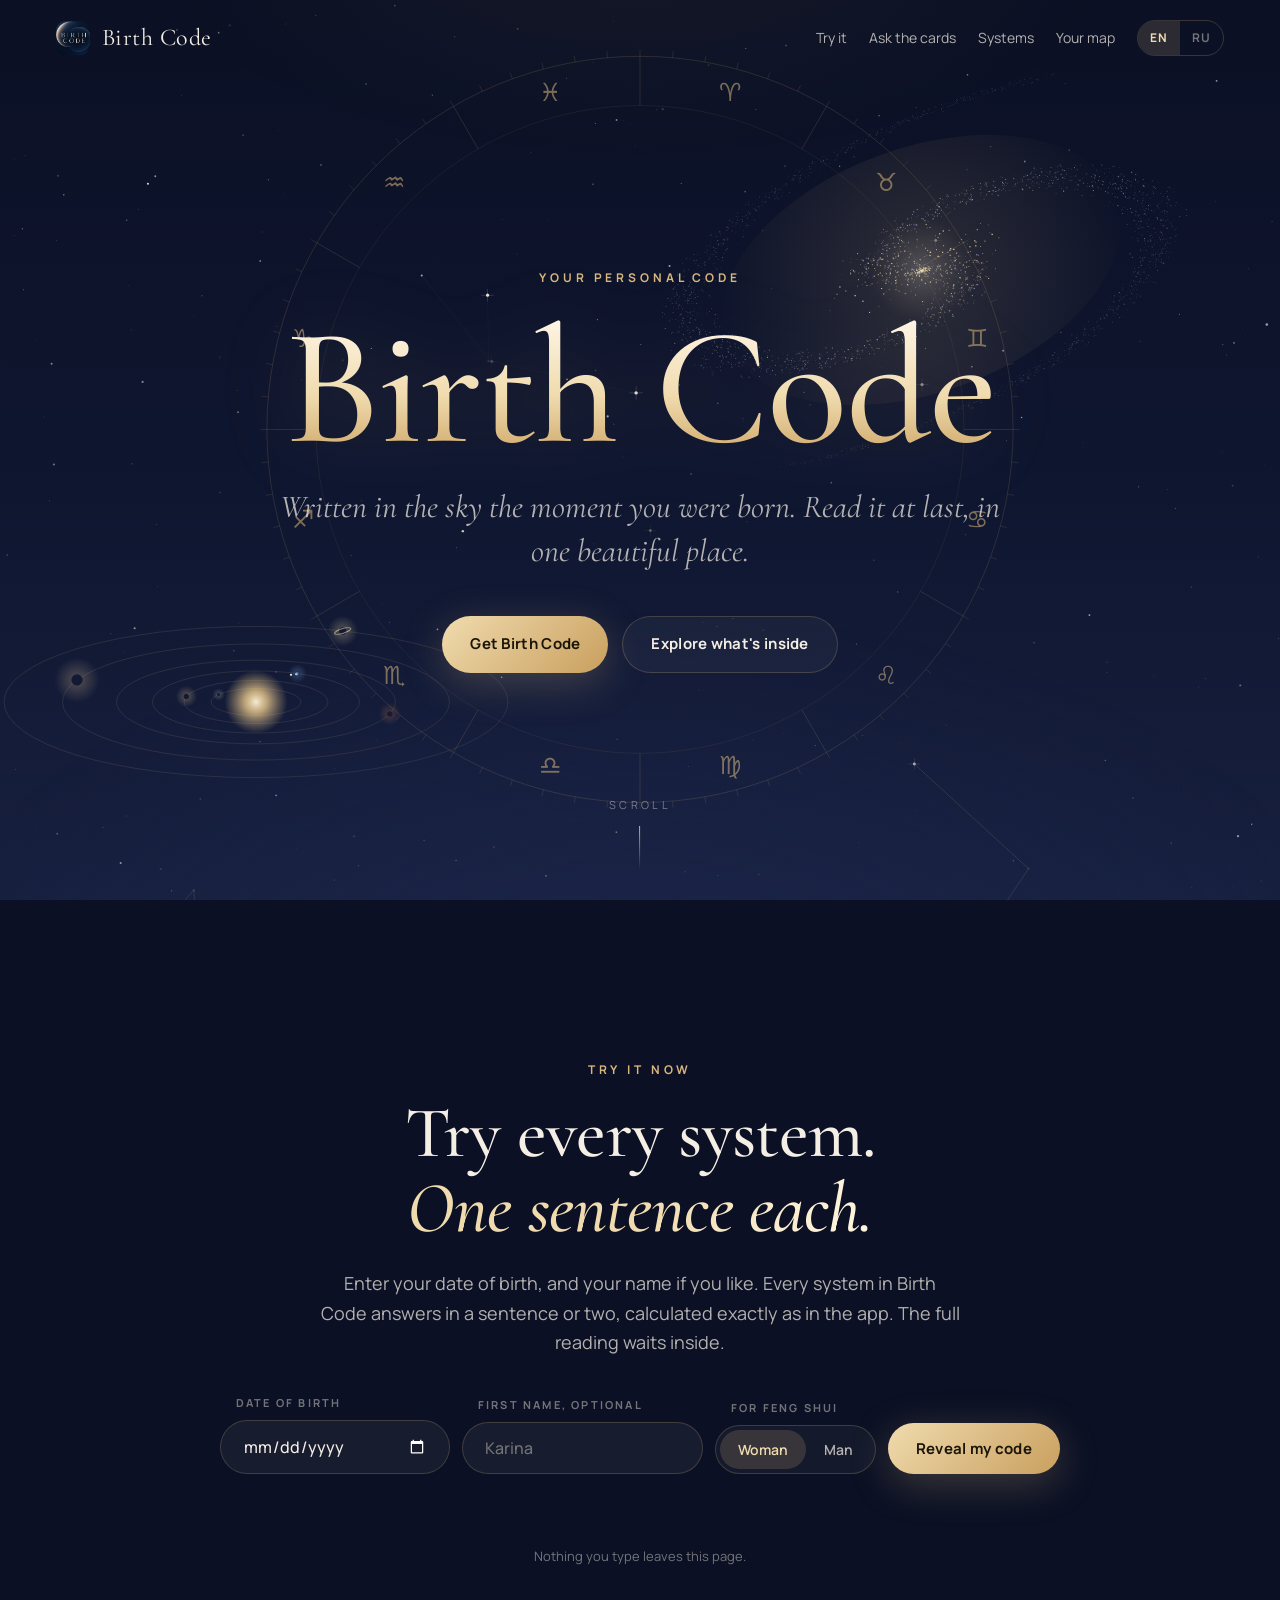
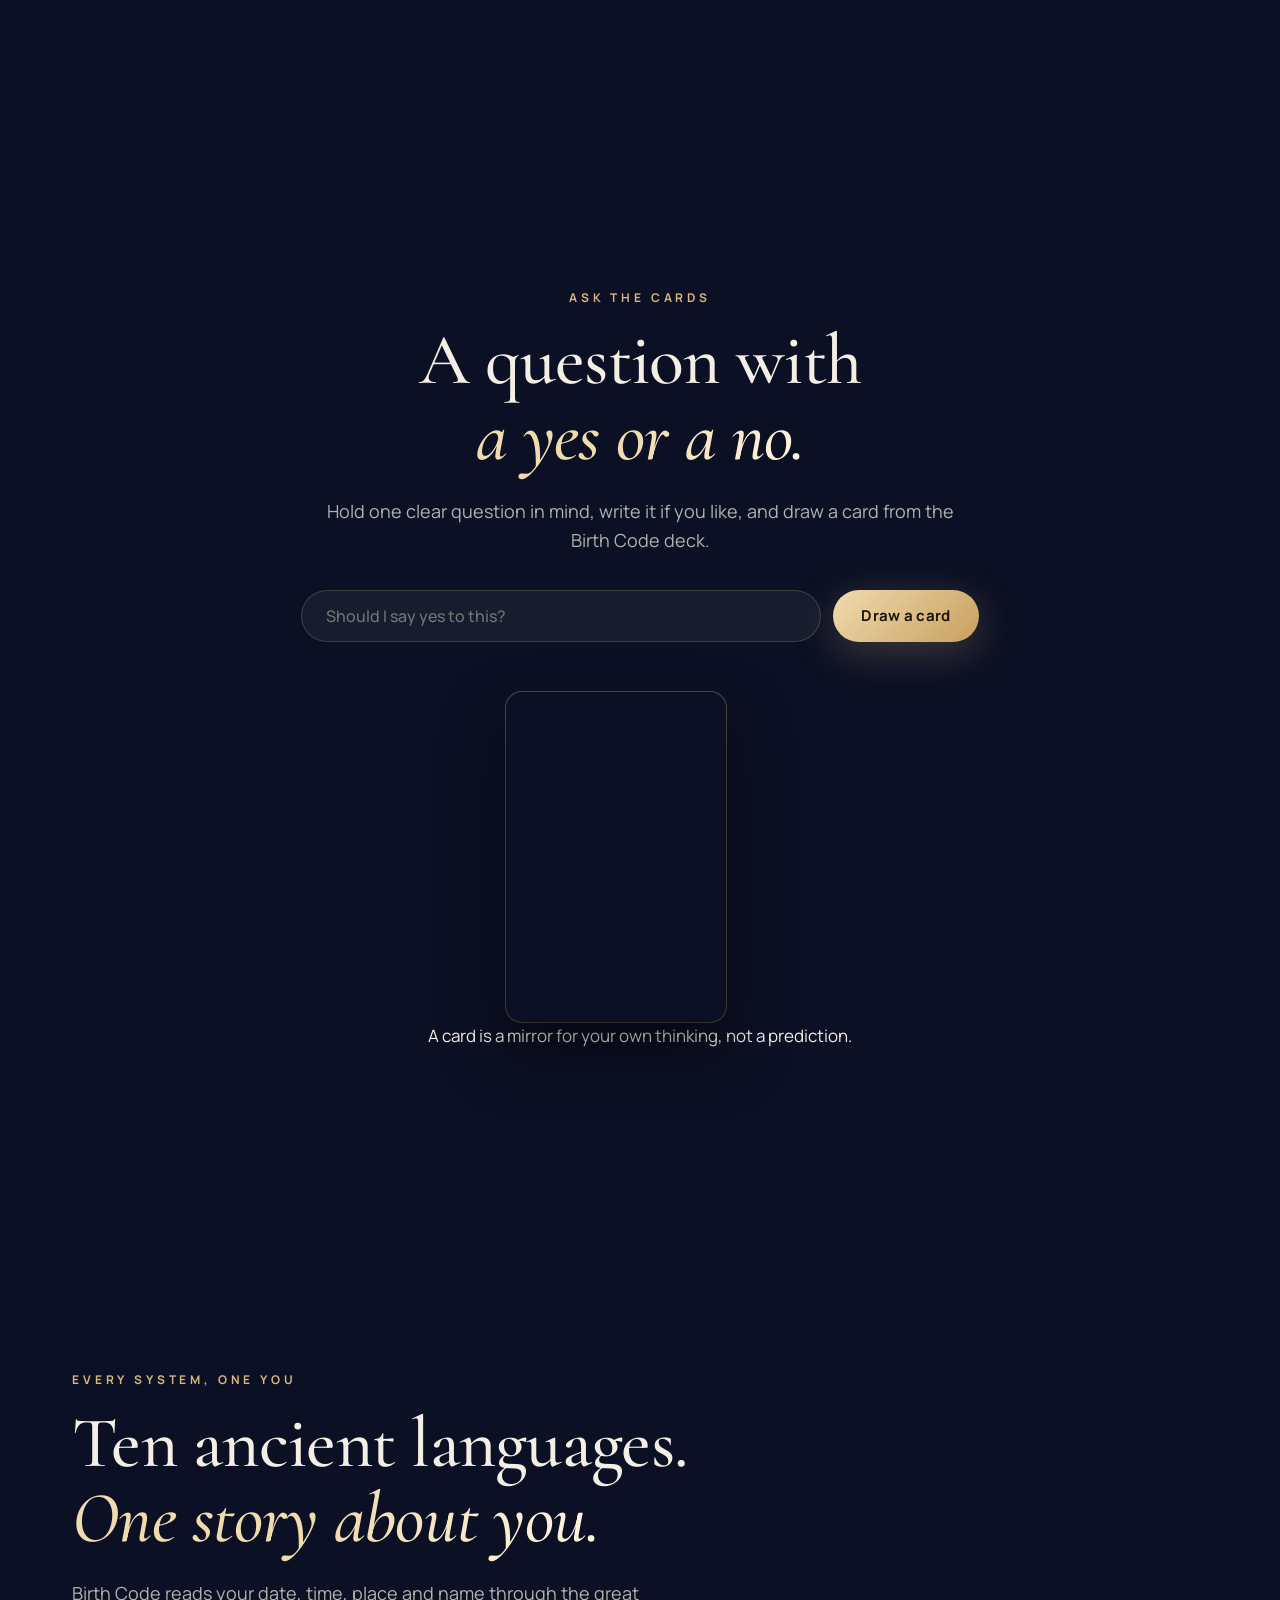
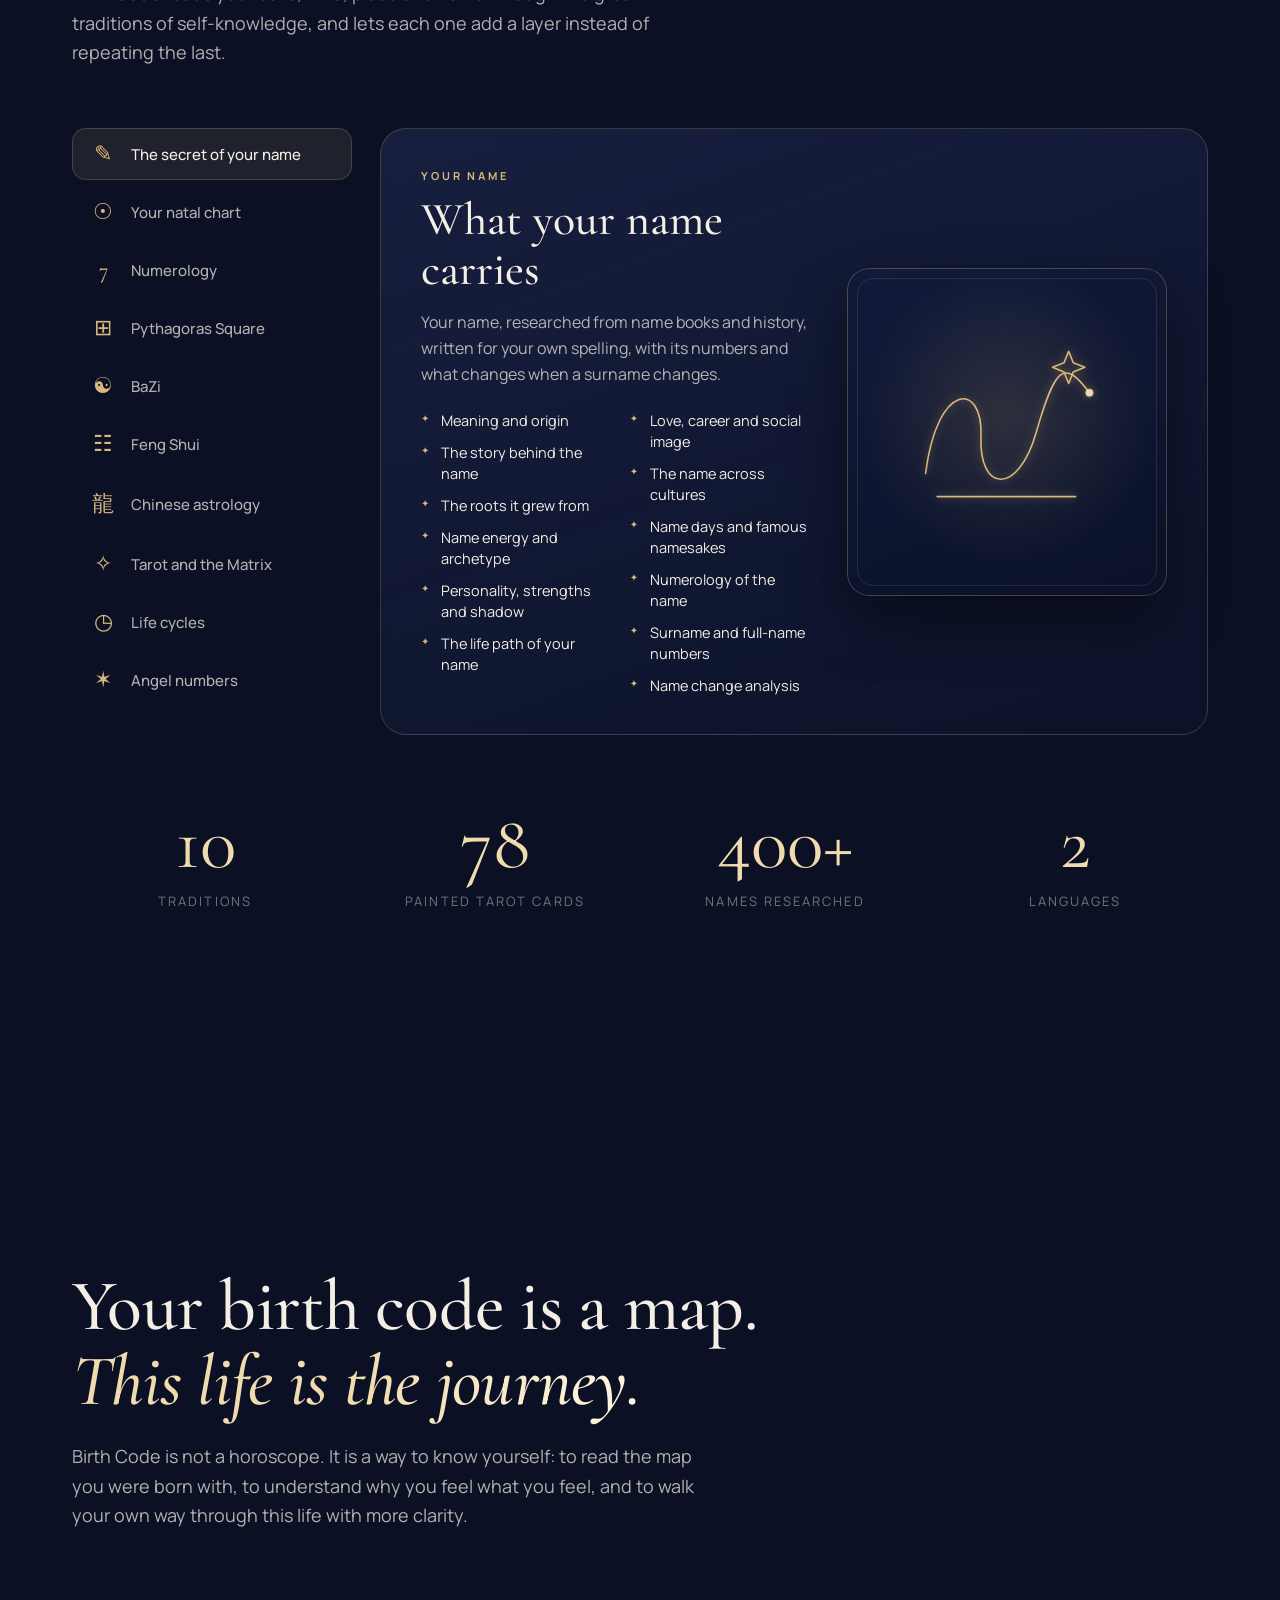
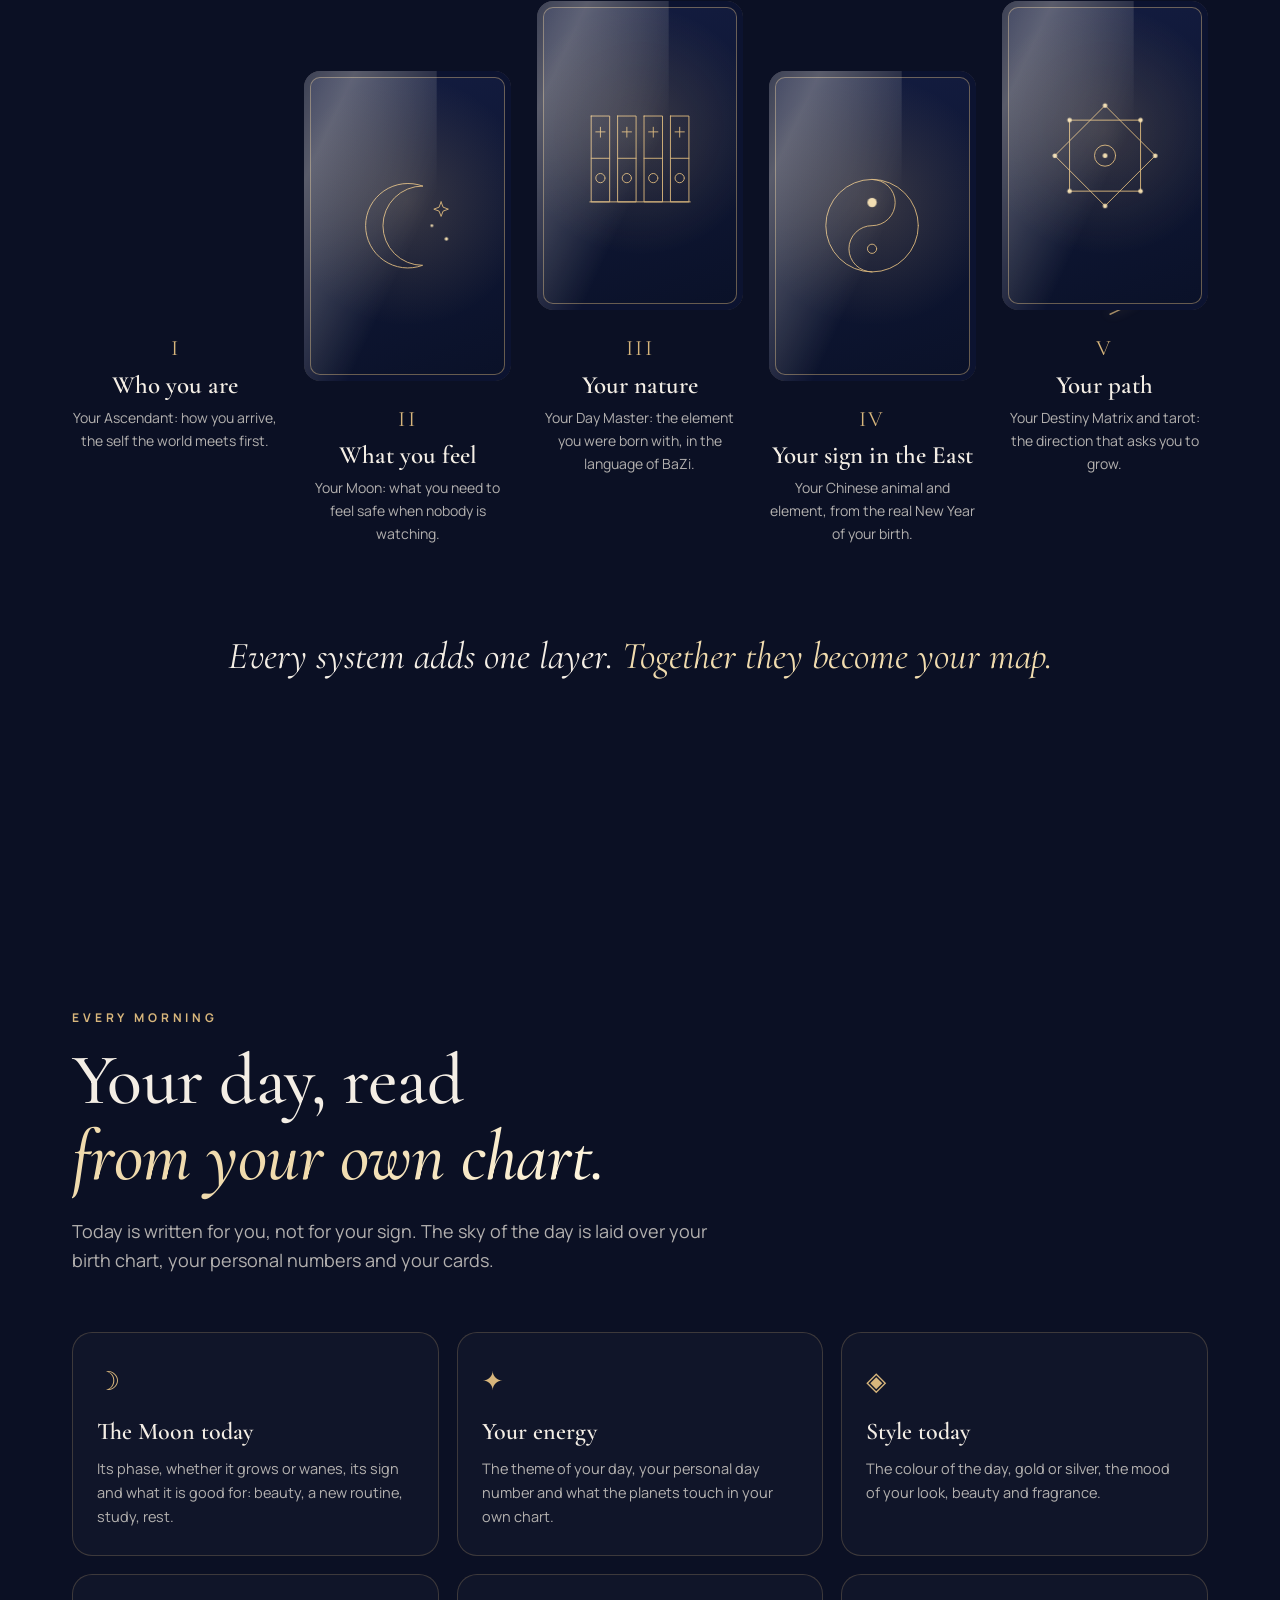
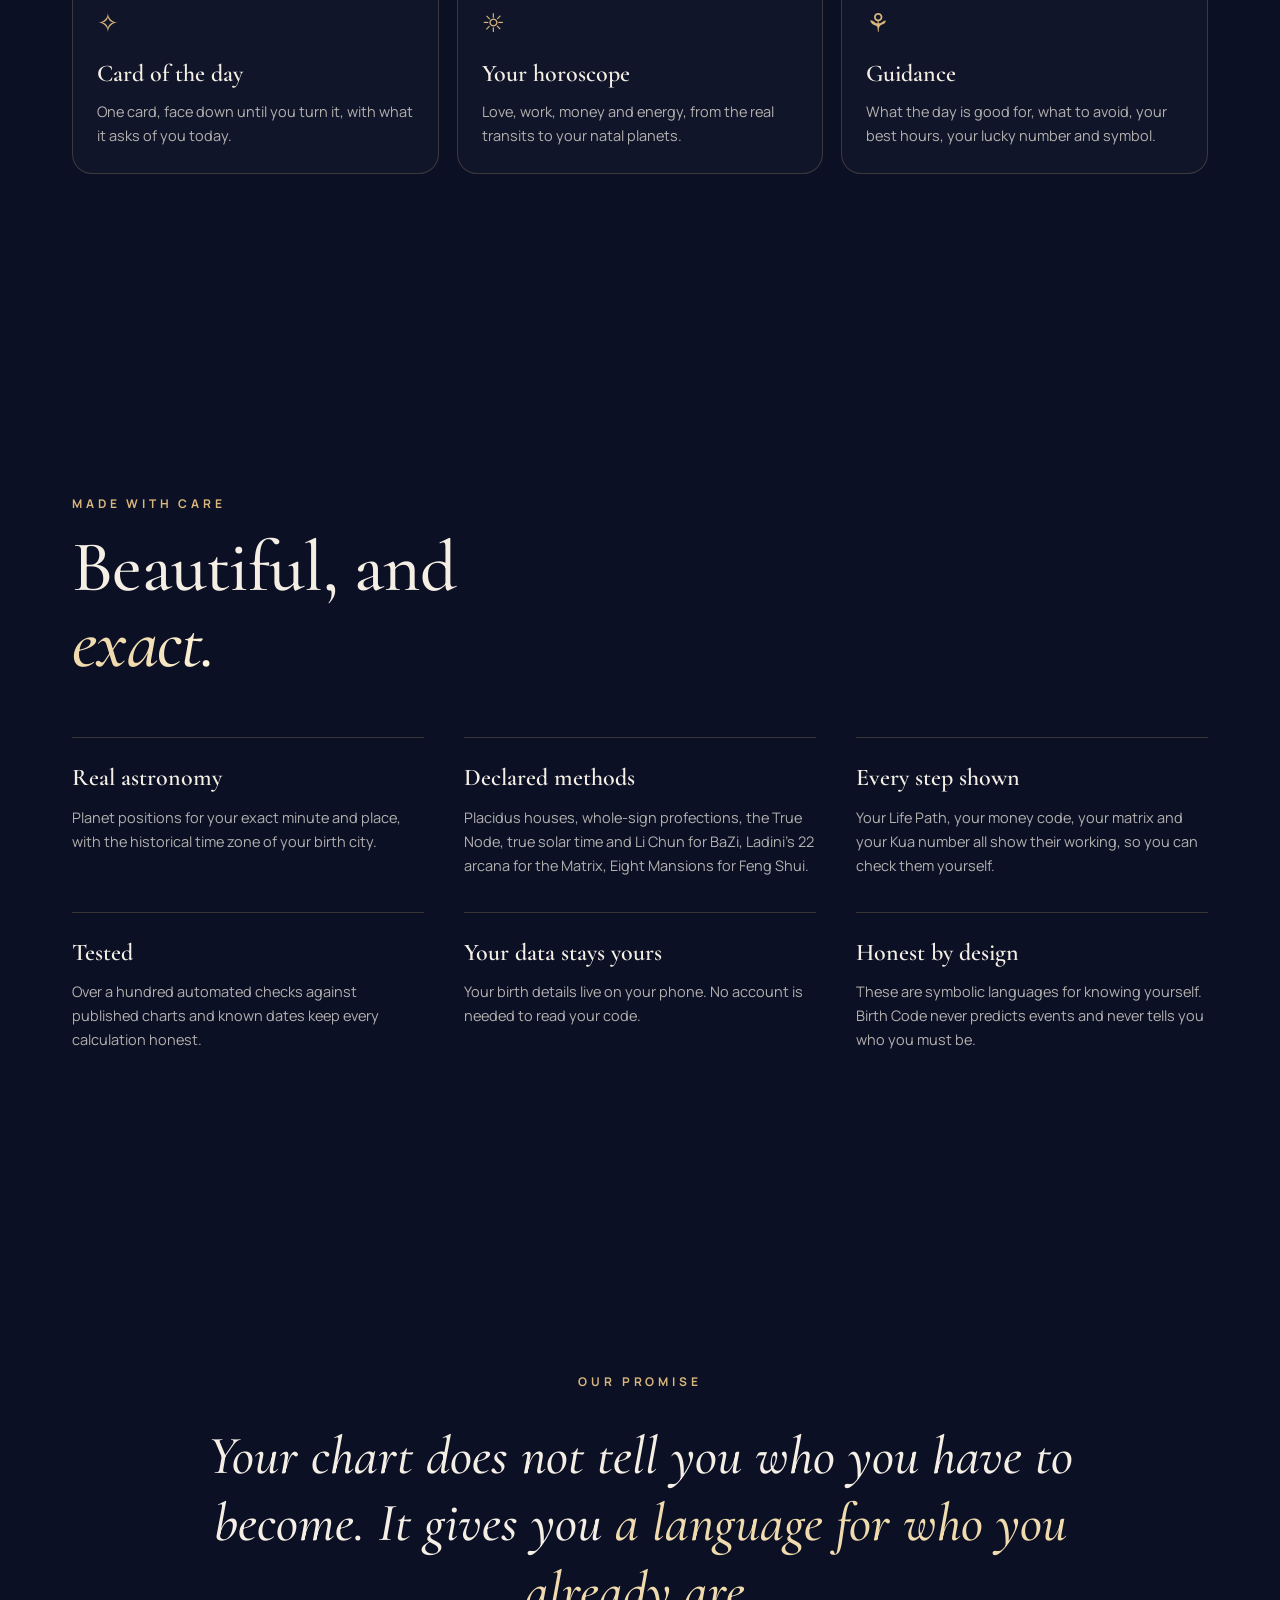
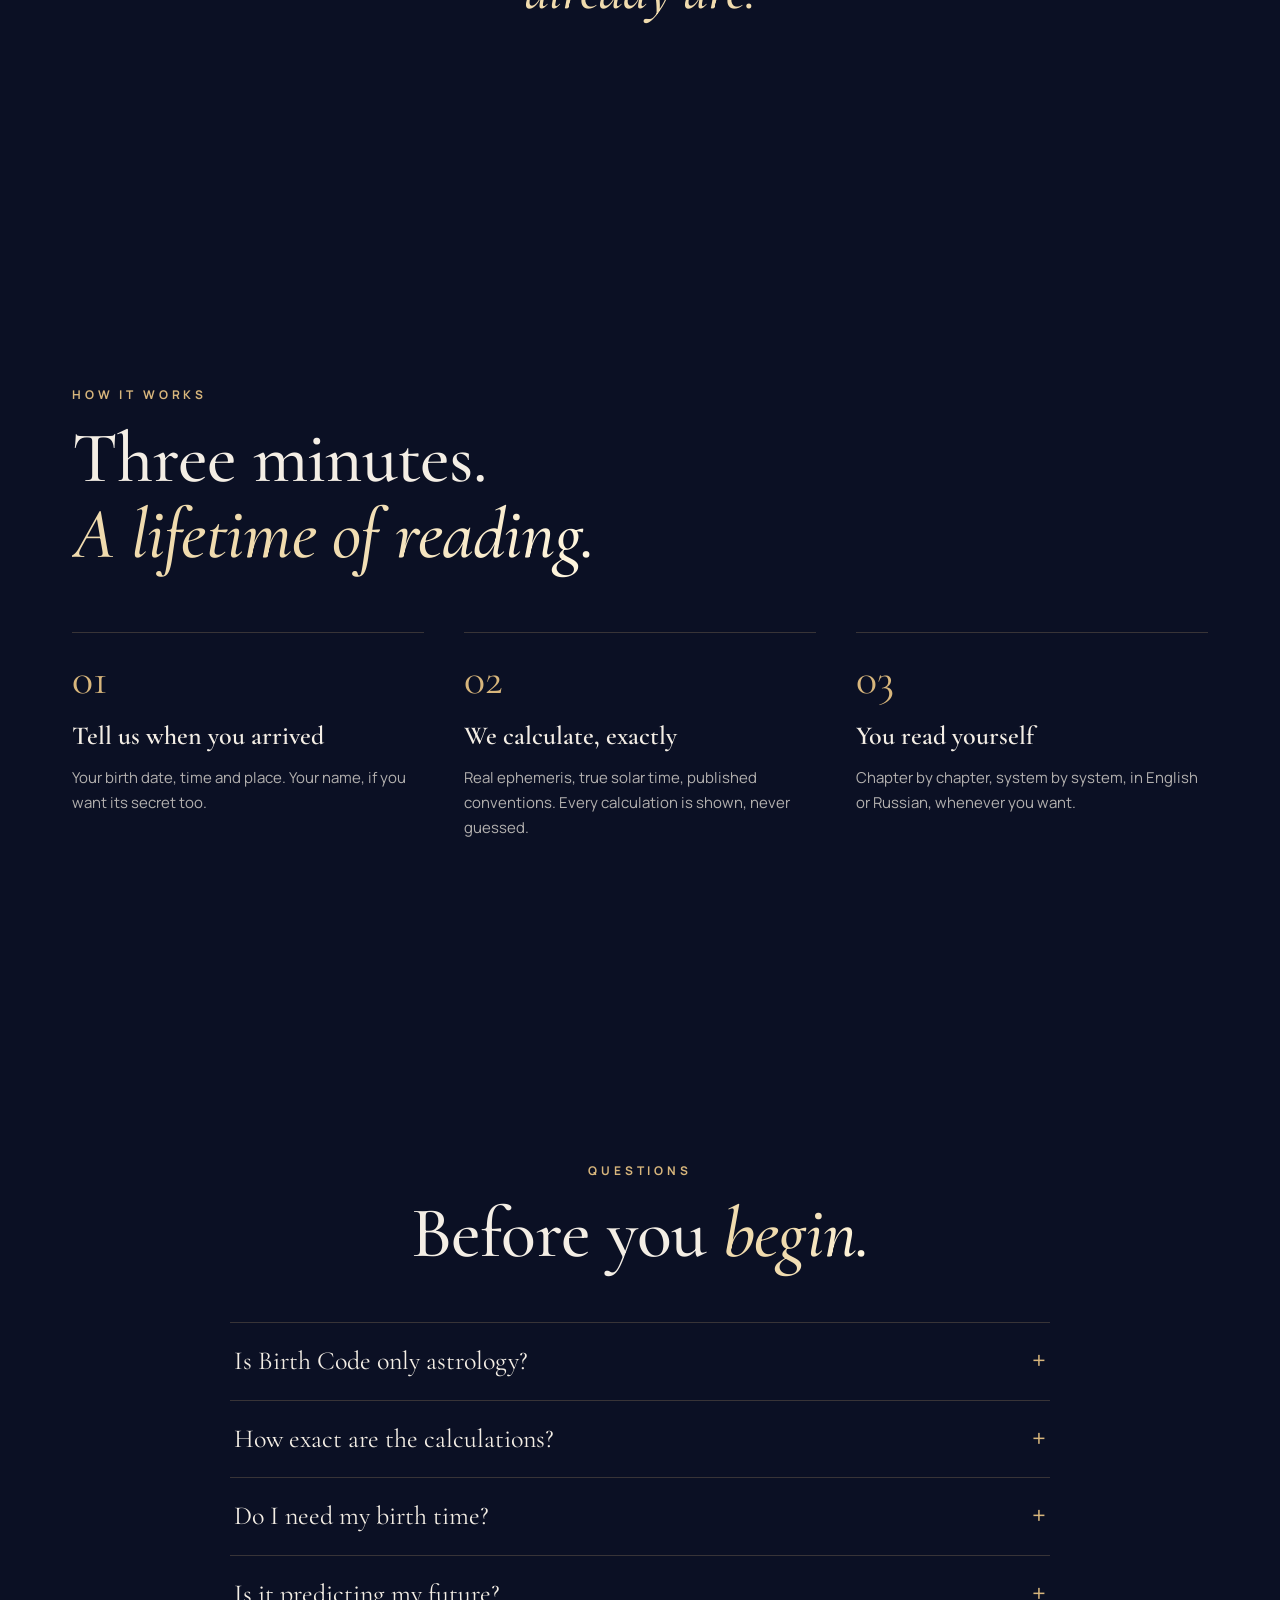
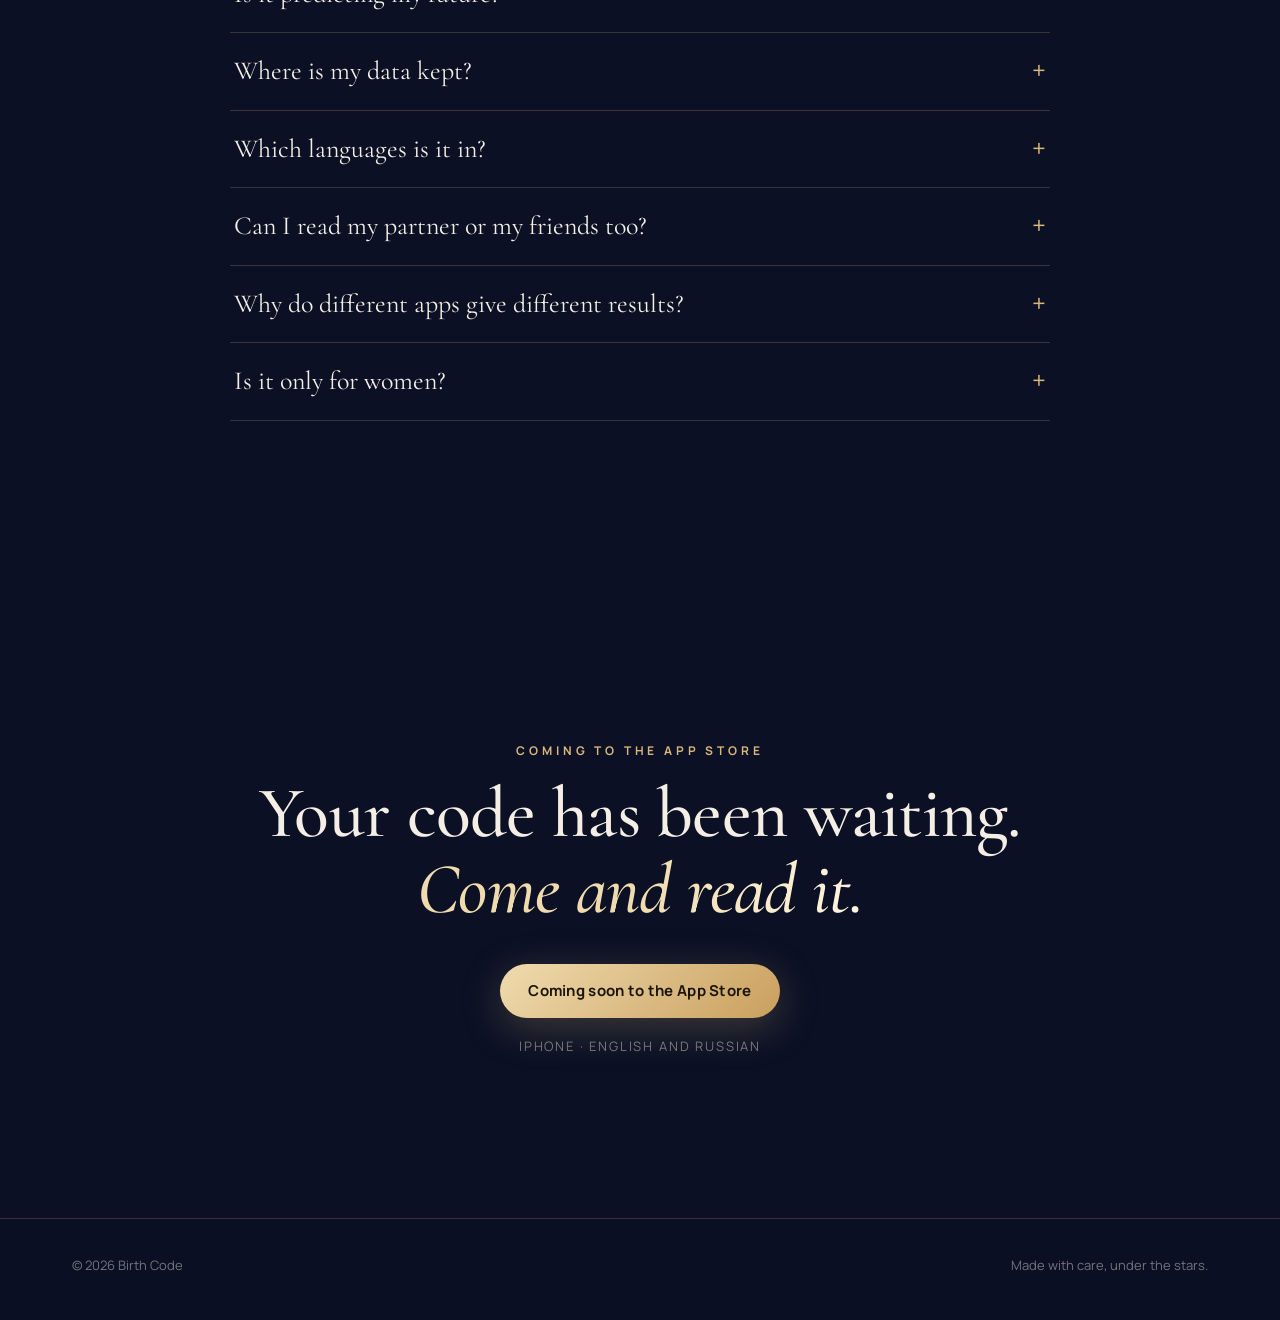
==== commit af8915cd: "Drawn art everywhere, try every system, ask the cards" ====
--- a/index.html
+++ b/index.html
@@ -8,7 +8,7 @@
 <meta name="theme-color" content="#0B1024">
 <meta property="og:title" content="Birth Code">
 <meta property="og:description" content="Your personal code, written the moment you were born.">
-<meta property="og:image" content="img/star.jpg">
+<meta property="og:image" content="img/icon.png">
 <link rel="icon" href="img/icon.png">
 <link rel="apple-touch-icon" href="img/icon.png">
 <link rel="preconnect" href="https://fonts.googleapis.com">
@@ -136,6 +136,22 @@
   .card h3 { font-family: var(--display); font-weight: 600; font-size: 28px; line-height: 1.15; margin-top: 18px; }
   .card p { font-size: 15px; color: var(--ivory-soft); margin-top: 10px; }
 
+  /* drawn artwork: fine gold lines that draw themselves */
+  .art { width: 100%; height: 100%; overflow: visible; filter: drop-shadow(0 0 4px rgba(216, 182, 124, 0.5)); }
+  .art path, .art circle:not(.dot) { fill: none; stroke: var(--gold); stroke-width: 1.4; stroke-linecap: round; stroke-linejoin: round;
+    stroke-dasharray: 1; stroke-dashoffset: 1; }
+  .art .dot { fill: var(--gold-light); opacity: 0; }
+  .drawn .art path, .drawn .art circle:not(.dot) { animation: draw 2.4s cubic-bezier(.45, .05, .25, 1) forwards; }
+  .drawn .art .dot { animation: glow 1s ease 1.6s forwards; }
+  .drawn .art path:nth-child(3n+1), .drawn .art circle:nth-child(3n+1) { animation-delay: .15s; }
+  .drawn .art path:nth-child(3n+2), .drawn .art circle:nth-child(3n+2) { animation-delay: .35s; }
+  @keyframes draw { to { stroke-dashoffset: 0; } }
+  @keyframes glow { to { opacity: 1; } }
+  .artframe { position: relative; aspect-ratio: 1; border-radius: 22px; padding: 14%;
+    background: radial-gradient(circle at 50% 45%, rgba(216, 182, 124, 0.16), transparent 62%), linear-gradient(160deg, #111a3a, #0a1128);
+    box-shadow: inset 0 0 0 1px rgba(216, 182, 124, 0.3), 0 24px 60px rgba(0, 0, 0, 0.45); }
+  .artframe::after { content: ''; position: absolute; inset: 10px; border-radius: 16px; border: 1px solid rgba(216, 182, 124, 0.14); pointer-events: none; }
+
   /* the explorer of every system */
   .explorer { display: grid; grid-template-columns: 280px 1fr; gap: 28px; margin-top: 60px; align-items: start; }
   .tabs { display: flex; flex-direction: column; gap: 6px; position: sticky; top: 100px; }
@@ -148,7 +164,7 @@
   .tab:hover { color: var(--ivory); background: rgba(255, 255, 255, 0.03); }
   .tab.on { color: var(--ivory); background: rgba(216, 182, 124, 0.1); border-color: var(--line); }
   .panel {
-    display: grid; grid-template-columns: 1.25fr 0.75fr; gap: 34px; padding: 38px 40px; border-radius: 26px; min-height: 520px;
+    display: grid; grid-template-columns: 1.1fr 0.9fr; gap: 34px; padding: 38px 40px; border-radius: 26px; min-height: 520px;
     background: linear-gradient(160deg, rgba(31, 41, 80, 0.62), rgba(15, 22, 48, 0.4)); border: 1px solid var(--line);
     backdrop-filter: blur(6px); -webkit-backdrop-filter: blur(6px);
   }
@@ -161,7 +177,7 @@
   .panel-list li { break-inside: avoid; position: relative; padding-left: 20px; margin-bottom: 11px; font-size: 14.5px; line-height: 1.45; color: var(--ivory); }
   .panel-list li::before { content: '✦'; position: absolute; left: 0; top: 1px; font-size: 10px; color: var(--gold); }
   .panel-art { align-self: center; }
-  .panel-art img { width: 100%; border-radius: 16px; box-shadow: 0 24px 60px rgba(0, 0, 0, 0.45), 0 0 0 1px rgba(216, 182, 124, 0.3); }
+
   @media (max-width: 1240px) { .panel-list { columns: 1; } }
   @media (max-width: 980px) {
     .explorer { grid-template-columns: 1fr; }
@@ -188,6 +204,30 @@
   .trustitem b { display: block; font-family: var(--display); font-weight: 600; font-size: 24px; }
   .trustitem span { display: block; font-size: 14.5px; color: var(--ivory-soft); margin-top: 8px; }
   @media (max-width: 900px) { .trustgrid { grid-template-columns: 1fr; gap: 24px; } }
+
+  /* ask the cards */
+  .ask { text-align: center; }
+  .ask form { display: flex; flex-wrap: wrap; gap: 12px; justify-content: center; margin-top: 34px; }
+  .ask input[type=text] { flex: 1 1 360px; max-width: 520px; background: rgba(255, 255, 255, 0.05); border: 1px solid var(--line); border-radius: 999px;
+    color: var(--ivory); font: 500 16px var(--body); padding: 14px 24px; }
+  .ask input[type=text]:focus { outline: none; border-color: var(--gold); box-shadow: 0 0 0 4px rgba(216, 182, 124, 0.15); }
+  .ask .btn { border: 0; cursor: pointer; font-family: var(--body); }
+  .askstage { display: flex; gap: 48px; align-items: center; justify-content: center; margin-top: 50px; perspective: 1400px; flex-wrap: wrap; }
+  .askcard { position: relative; width: 220px; aspect-ratio: 2 / 3; border-radius: 16px; transform-style: preserve-3d;
+    transform: rotateY(180deg); transition: transform 1.2s cubic-bezier(.2, .75, .15, 1);
+    box-shadow: 0 30px 60px rgba(0, 0, 0, 0.5), 0 0 0 1px rgba(216, 182, 124, 0.35); }
+  .askcard.shuffle { animation: shuffle .9s ease-in-out; }
+  @keyframes shuffle { 0%, 100% { transform: rotateY(180deg) translateY(0) rotateZ(0); } 25% { transform: rotateY(180deg) translateY(-14px) rotateZ(-6deg); } 50% { transform: rotateY(180deg) translateY(4px) rotateZ(5deg); } 75% { transform: rotateY(180deg) translateY(-8px) rotateZ(-2deg); } }
+  .askcard.open { transform: rotateY(0deg); }
+  .askcard .face.front { background: #0B1430 center / cover no-repeat; }
+  .askanswer { max-width: 380px; text-align: left; opacity: 0; transform: translateY(12px); transition: opacity .8s ease .9s, transform .8s ease .9s; }
+  .askanswer.show { opacity: 1; transform: none; }
+  .askanswer .verdict { font-family: var(--display); font-size: 64px; line-height: 1; background: linear-gradient(180deg, #FFF8EC, var(--gold-deep));
+    -webkit-background-clip: text; background-clip: text; color: transparent; }
+  .askanswer .cardname { font-size: 12px; font-weight: 700; letter-spacing: 0.22em; text-transform: uppercase; color: var(--gold); margin-top: 12px; }
+  .askanswer p { color: var(--ivory-soft); margin-top: 10px; font-size: 16px; }
+  .askanswer .q { font-family: var(--display); font-style: italic; font-size: 20px; color: var(--ivory); margin-bottom: 14px; }
+  @media (max-width: 640px) { .askanswer { text-align: center; } .askcard { width: 180px; } }
 
   /* the map: five stations on a gold path, cards that turn over */
   .journey { position: relative; margin-top: 70px; }
@@ -205,8 +245,18 @@
   .station.turned .flip { transform: rotateY(0deg) rotateX(var(--rx, 0deg)) rotateY(var(--ry, 0deg)); }
   .station.turned.hover .flip { transition: transform .15s ease-out; }
   .face { position: absolute; inset: 0; border-radius: inherit; backface-visibility: hidden; -webkit-backface-visibility: hidden; background: #0B1430 center / cover no-repeat; }
-  .face.back { background-image: url('img/back.jpg'); transform: rotateY(180deg); }
-  .face.front.mark { background-size: 92%; background-color: #0A1330; }
+  .face.back { transform: rotateY(180deg);
+    background: radial-gradient(circle at 50% 50%, rgba(216, 182, 124, 0.18), transparent 55%),
+      radial-gradient(1px 1px at 20% 30%, #F0DBAE, transparent), radial-gradient(1px 1px at 70% 20%, #F0DBAE, transparent),
+      radial-gradient(1px 1px at 40% 75%, #F0DBAE, transparent), radial-gradient(1px 1px at 85% 65%, #F0DBAE, transparent),
+      radial-gradient(1px 1px at 15% 85%, #F0DBAE, transparent), radial-gradient(1px 1px at 60% 50%, #F0DBAE, transparent),
+      linear-gradient(160deg, #141d42, #0a1128);
+    box-shadow: inset 0 0 0 6px #0c1330, inset 0 0 0 7px rgba(216, 182, 124, 0.55), inset 0 0 0 12px #0c1330, inset 0 0 0 13px rgba(216, 182, 124, 0.3); }
+  .face.back::after { content: '☾ ✦ ☽'; position: absolute; inset: 0; display: flex; align-items: center; justify-content: center;
+    font-family: var(--display); font-size: 30px; letter-spacing: 0.3em; color: var(--gold); text-shadow: 0 0 12px rgba(216, 182, 124, 0.7); }
+  .face.front.drawnface .art { filter: none; }
+  .face.front.drawnface { padding: 18%; background: radial-gradient(circle at 50% 42%, rgba(216, 182, 124, 0.2), transparent 60%), linear-gradient(160deg, #141d42, #0a1128);
+    box-shadow: inset 0 0 0 6px #0c1330, inset 0 0 0 7px rgba(216, 182, 124, 0.45); display: flex; align-items: center; }
   .glare {
     position: absolute; inset: 0; border-radius: inherit; pointer-events: none; backface-visibility: hidden; -webkit-backface-visibility: hidden;
     background: linear-gradient(115deg, transparent 35%, rgba(255, 246, 225, 0.32) 50%, transparent 65%);
@@ -288,23 +338,31 @@
   }
   .try input[type=date]:focus { outline: none; border-color: var(--gold); box-shadow: 0 0 0 4px rgba(216, 182, 124, 0.15); }
   .try button.btn { border: 0; cursor: pointer; font-family: var(--body); }
-  .results { display: grid; grid-template-columns: repeat(4, 1fr); gap: 18px; margin-top: 50px; text-align: left; }
-  @media (max-width: 900px) { .results { grid-template-columns: repeat(2, 1fr); gap: 12px; } .result .value { font-size: 24px; } .result .note { display: none; } }
-  .result {
-    border-radius: 22px; overflow: hidden; border: 1px solid var(--line);
-    background: linear-gradient(160deg, rgba(31, 41, 80, 0.7), rgba(15, 22, 48, 0.5));
-    opacity: 0; transform: translateY(24px) rotateX(12deg); transform-origin: top;
-    transition: opacity .8s ease, transform .9s cubic-bezier(.2, .8, .2, 1);
-  }
-  .result.show { opacity: 1; transform: none; }
-  .result .art { aspect-ratio: 4 / 5; background: var(--midnight) center / cover no-repeat; }
-  .result .art.square { aspect-ratio: 1; background-size: 78%; background-color: #0B1430; }
-  .result .body { padding: 18px 20px 22px; }
-  .result .kind { font-size: 11px; font-weight: 700; letter-spacing: 0.24em; text-transform: uppercase; color: var(--gold); }
-  .result .value { font-family: var(--display); font-size: 32px; line-height: 1.1; margin-top: 6px; }
-  .result .note { font-size: 14px; color: var(--ivory-soft); margin-top: 6px; }
-  .result .big { font-family: var(--display); font-size: 120px; line-height: 1; color: var(--gold-light); display: flex; align-items: center; justify-content: center; aspect-ratio: 4 / 5;
-    background: radial-gradient(circle at 50% 45%, rgba(216, 182, 124, 0.22), transparent 60%), #0B1430; }
+  .try form { align-items: flex-end; }
+  .field { display: flex; flex-direction: column; gap: 8px; text-align: left; }
+  .field > span { font-size: 11px; font-weight: 700; letter-spacing: 0.2em; text-transform: uppercase; color: var(--ivory-faint); padding-left: 16px; }
+  .try input[type=text] {
+    background: rgba(255, 255, 255, 0.05); border: 1px solid var(--line); border-radius: 999px; min-width: 200px;
+    color: var(--ivory); font: 500 16px var(--body); padding: 14px 22px;
+  }
+  .try input[type=text]:focus { outline: none; border-color: var(--gold); box-shadow: 0 0 0 4px rgba(216, 182, 124, 0.15); }
+  .seg { display: inline-flex; border: 1px solid var(--line); border-radius: 999px; padding: 4px; background: rgba(255, 255, 255, 0.04); }
+  .seg button { background: none; border: 0; color: var(--ivory-soft); font: 600 14px var(--body); padding: 10px 18px; border-radius: 999px; cursor: pointer; }
+  .seg button.on { background: rgba(216, 182, 124, 0.18); color: var(--gold-light); }
+  .results { display: grid; grid-template-columns: repeat(3, 1fr); gap: 16px; margin-top: 50px; text-align: left; }
+  .r {
+    display: grid; grid-template-columns: 64px 1fr; gap: 6px 16px; padding: 22px 22px 24px; border-radius: 20px;
+    background: linear-gradient(160deg, rgba(31, 41, 80, 0.7), rgba(15, 22, 48, 0.5)); border: 1px solid var(--line);
+    opacity: 0; transform: translateY(18px); transition: opacity .7s ease, transform .8s cubic-bezier(.2, .8, .2, 1), border-color .3s ease;
+  }
+  .r.show { opacity: 1; transform: none; }
+  .r:hover { border-color: rgba(216, 182, 124, 0.5); }
+  .r .ri { grid-row: span 3; width: 64px; height: 64px; }
+  .r .rk { font-size: 10.5px; font-weight: 700; letter-spacing: 0.22em; text-transform: uppercase; color: var(--gold); align-self: end; }
+  .r .rv { font-family: var(--display); font-size: 25px; line-height: 1.15; }
+  .r p { grid-column: 1 / -1; font-size: 14.5px; line-height: 1.55; color: var(--ivory-soft); margin-top: 8px; }
+  @media (max-width: 980px) { .results { grid-template-columns: repeat(2, 1fr); } }
+  @media (max-width: 640px) { .results { grid-template-columns: 1fr; } .try form { flex-direction: column; align-items: stretch; } .field input, .seg { width: 100%; } .seg button { flex: 1; } }
   .try .fine { font-size: 13px; color: var(--ivory-faint); margin-top: 22px; }
 
   /* questions */
@@ -345,10 +403,9 @@
   <a class="brand" href="#"><img src="img/icon.png" alt=""><span>Birth Code</span></a>
   <div class="nav">
     <a class="link" href="#try" data-i18n="navTry">Try it</a>
+    <a class="link" href="#ask" data-i18n="navAsk">Ask the cards</a>
     <a class="link" href="#systems" data-i18n="navSystems">Systems</a>
     <a class="link" href="#art" data-i18n="navArt">Your map</a>
-    <a class="link" href="#today" data-i18n="navToday">Your day</a>
-    <a class="link" href="#how" data-i18n="navHow">How it works</a>
     <div class="lang" role="group" aria-label="Language">
       <button type="button" data-lang="en" class="on">EN</button>
       <button type="button" data-lang="ru">RU</button>
@@ -372,14 +429,35 @@
   <section id="try" class="try">
     <div class="wrap">
       <div class="eyebrow reveal" data-i18n="tryEyebrow">Try it now</div>
-      <h2 class="reveal" data-i18n-html="tryTitle">Your birthday already<br><em>knows four things about you.</em></h2>
-      <p class="lede reveal" style="margin-left:auto;margin-right:auto" data-i18n="tryLede">Enter your date of birth. We'll show you your Sun sign, your Life Path number, your Chinese animal and your birth tarot card, calculated exactly as in the app.</p>
+      <h2 class="reveal" data-i18n-html="tryTitle">Try every system.<br><em>One sentence each.</em></h2>
+      <p class="lede reveal" style="margin-left:auto;margin-right:auto" data-i18n="tryLede">Enter your date of birth, and your name if you like. Every system in Birth Code answers in a sentence or two, calculated exactly as in the app. The full reading waits inside.</p>
       <form id="tryForm" class="reveal">
-        <input id="tryDate" type="date" min="1930-01-01" max="2030-12-31" required aria-label="Date of birth">
+        <label class="field"><span data-i18n="fDate">Date of birth</span><input id="tryDate" type="date" min="1930-01-01" max="2030-12-31" required></label>
+        <label class="field"><span data-i18n="fName">First name, optional</span><input id="tryName" type="text" maxlength="40" autocomplete="given-name" data-i18n-ph="fNamePh" placeholder="Karina"></label>
+        <div class="field"><span data-i18n="fSex">For Feng Shui</span>
+          <div class="seg" role="radiogroup"><button type="button" class="on" data-sex="woman" data-i18n="fWoman">Woman</button><button type="button" data-sex="man" data-i18n="fMan">Man</button></div>
+        </div>
         <button class="btn gold" type="submit" data-i18n="tryBtn">Reveal my code</button>
       </form>
       <div id="results" class="results" hidden></div>
       <p class="fine reveal" data-i18n="tryFine">Nothing you type leaves this page.</p>
+    </div>
+  </section>
+
+  <section id="ask" class="ask">
+    <div class="wrap">
+      <div class="eyebrow reveal" data-i18n="askEyebrow">Ask the cards</div>
+      <h2 class="reveal" data-i18n-html="askTitle">A question with<br><em>a yes or a no.</em></h2>
+      <p class="lede reveal" style="margin-left:auto;margin-right:auto" data-i18n="askLede">Hold one clear question in mind, write it if you like, and draw a card from the Birth Code deck.</p>
+      <form id="askForm" class="reveal">
+        <input id="askQ" type="text" maxlength="140" data-i18n-ph="askPh" placeholder="Should I say yes to this?">
+        <button class="btn gold" type="submit" data-i18n="askBtn">Draw a card</button>
+      </form>
+      <div class="askstage">
+        <div class="askcard" id="askCard"><div class="face back"></div><div class="face front" id="askFront"></div></div>
+        <div class="askanswer" id="askAnswer" aria-live="polite"></div>
+      </div>
+      <p class="fine" data-i18n="askFine">A card is a mirror for your own thinking, not a prediction.</p>
     </div>
   </section>
 
@@ -397,7 +475,7 @@
             <p class="panel-lede" id="pLede"></p>
             <ul class="panel-list" id="pList"></ul>
           </div>
-          <div class="panel-art"><img id="pImg" alt=""></div>
+          <div class="panel-art"><div class="artframe" id="pArt"></div></div>
         </article>
       </div>
       <div class="numbers">
@@ -421,23 +499,23 @@
         </svg>
         <div class="stations">
           <figure class="station">
-            <div class="flip"><div class="face back"></div><div class="face front" style="background-image:url('img/leo.jpg')"></div><div class="glare"></div></div>
+            <div class="flip"><div class="face back"></div><div class="face front drawnface" data-art="ascendant"></div><div class="glare"></div></div>
             <figcaption><span class="stepno">I</span><b data-i18n="st1t">Who you are</b><span data-i18n="st1p">Your Ascendant: how you arrive, the self the world meets first.</span></figcaption>
           </figure>
           <figure class="station">
-            <div class="flip"><div class="face back"></div><div class="face front" style="background-image:url('img/water.jpg')"></div><div class="glare"></div></div>
+            <div class="flip"><div class="face back"></div><div class="face front drawnface" data-art="today"></div><div class="glare"></div></div>
             <figcaption><span class="stepno">II</span><b data-i18n="st2t">What you feel</b><span data-i18n="st2p">Your Moon: what you need to feel safe when nobody is watching.</span></figcaption>
           </figure>
           <figure class="station">
-            <div class="flip"><div class="face back"></div><div class="face front" style="background-image:url('img/ren.jpg')"></div><div class="glare"></div></div>
+            <div class="flip"><div class="face back"></div><div class="face front drawnface" data-art="bazi"></div><div class="glare"></div></div>
             <figcaption><span class="stepno">III</span><b data-i18n="st3t">Your nature</b><span data-i18n="st3p">Your Day Master: the element you were born with, in the language of BaZi.</span></figcaption>
           </figure>
           <figure class="station">
-            <div class="flip"><div class="face back"></div><div class="face front mark" style="background-image:url('img/dragon.jpg')"></div><div class="glare"></div></div>
+            <div class="flip"><div class="face back"></div><div class="face front drawnface" data-art="chinese"></div><div class="glare"></div></div>
             <figcaption><span class="stepno">IV</span><b data-i18n="st4t">Your sign in the East</b><span data-i18n="st4p">Your Chinese animal and element, from the real New Year of your birth.</span></figcaption>
           </figure>
           <figure class="station">
-            <div class="flip"><div class="face back"></div><div class="face front" style="background-image:url('img/star.jpg')"></div><div class="glare"></div></div>
+            <div class="flip"><div class="face back"></div><div class="face front drawnface" data-art="matrix"></div><div class="glare"></div></div>
             <figcaption><span class="stepno">V</span><b data-i18n="st5t">Your path</b><span data-i18n="st5p">Your Destiny Matrix and tarot: the direction that asks you to grow.</span></figcaption>
           </figure>
         </div>
@@ -533,6 +611,9 @@
 </footer>
 
 <script src="cny.js"></script>
+<script src="snippets.js"></script>
+<script src="art.js"></script>
+<script src="yesno.js"></script>
 <script>
 /* ---------- the sky: stars, a spiral galaxy, planets on their orbits, the odd shooting star ---------- */
 (() => {
@@ -823,11 +904,12 @@
 
   // the cards turn over one after another as the map comes into view
   const stations = [...document.querySelectorAll('.station')];
+  document.querySelectorAll('.drawnface').forEach((f) => { f.innerHTML = ART(f.dataset.art); });
   const turnIO = new IntersectionObserver((entries) => {
     for (const e of entries) {
       if (!e.isIntersecting) continue;
       const i = stations.indexOf(e.target);
-      setTimeout(() => e.target.classList.add('turned'), reduce ? 0 : 220 * (i % 5));
+      setTimeout(() => { e.target.classList.add('turned'); setTimeout(() => e.target.querySelector('.drawnface').classList.add('drawn'), reduce ? 0 : 500); }, reduce ? 0 : 220 * (i % 5));
       turnIO.unobserve(e.target);
     }
   }, { threshold: 0.35 });
@@ -871,99 +953,189 @@
   }
 })();
 
-/* ---------- try your code: the same rules the app uses ---------- */
+/* ---------- try every system: the same rules the app uses ---------- */
 window.BC = (() => {
   const SIGNS = [
     ['capricorn', '♑︎', 1, 19], ['aquarius', '♒︎', 2, 18], ['pisces', '♓︎', 3, 20], ['aries', '♈︎', 4, 19],
     ['taurus', '♉︎', 5, 20], ['gemini', '♊︎', 6, 20], ['cancer', '♋︎', 7, 22], ['leo', '♌︎', 8, 22],
     ['virgo', '♍︎', 9, 22], ['libra', '♎︎', 10, 22], ['scorpio', '♏︎', 11, 21], ['sagittarius', '♐︎', 12, 21],
   ];
-  // the sign a date falls in: each entry holds the last day of that sign in its month
-  const sunSign = (m, d) => {
-    const i = SIGNS.findIndex(([, , month, last]) => month === m);
-    return d <= SIGNS[i][3] ? SIGNS[i] : SIGNS[(i + 1) % 12];
+  const sunSign = (m, d) => { const i = SIGNS.findIndex(([, , month]) => month === m); return d <= SIGNS[i][3] ? SIGNS[i] : SIGNS[(i + 1) % 12]; };
+  const digitSum = (n) => String(Math.abs(n)).split('').reduce((a, b) => a + Number(b), 0);
+  const reduce = (n, masters = true) => { let x = Math.abs(n); while (x > 9 && !(masters && [11, 22, 33].includes(x))) x = digitSum(x); return x; };
+  const single = (n) => { let x = Math.abs(n); while (x > 9) x = digitSum(x); return x; };
+  const lifePath = (y, m, d) => reduce(reduce(m) + reduce(d) + reduce(y));
+  const personalYear = (y, m, d, now) => reduce(reduce(m, false) + reduce(d, false) + reduce(now, false), false);
+  const ANIMALS = ['rat', 'ox', 'tiger', 'rabbit', 'dragon', 'snake', 'horse', 'goat', 'monkey', 'rooster', 'dog', 'pig'];
+  const chineseYear = (y, m, d) => { const [cm, cd] = (window.CNY || {})[y] || [2, 4]; return m < cm || (m === cm && d < cd) ? y - 1 : y; };
+  const animal = (y, m, d) => ANIMALS[(((chineseYear(y, m, d) - 1900) % 12) + 12) % 12];
+  const element = (y, m, d) => ['wood', 'fire', 'earth', 'metal', 'water'][Math.floor((((chineseYear(y, m, d) - 4) % 10) + 10) % 10 / 2)];
+  const birthCard = (y, m, d) => { let x = digitSum(d + m + y); while (x > 22) x = digitSum(x); return x === 22 ? 0 : x; };
+  // BaZi Day Master: the day stem of the continuous sexagenary count (27 Jan 2019 = jia zi)
+  const jdn = (y, m, d) => { const a = Math.floor((14 - m) / 12), yy = y + 4800 - a, mm = m + 12 * a - 3; return d + Math.floor((153 * mm + 2) / 5) + 365 * yy + Math.floor(yy / 4) - Math.floor(yy / 100) + Math.floor(yy / 400) - 32045; };
+  const STEMS = ['jia', 'yi', 'bing', 'ding', 'wu', 'ji', 'geng', 'xin', 'ren', 'gui'];
+  const dayMaster = (y, m, d) => STEMS[(((jdn(y, m, d) - 1) % 10) + 10) % 10];
+  // Feng Shui, Eight Mansions: the year turns at the start of spring
+  const kua = (y, m, d, sex) => {
+    const fy = m === 1 || (m === 2 && d < 4) ? y - 1 : y;
+    const r = single(fy % 100), before = fy < 2000;
+    let k = sex === 'man' ? single((before ? 10 : 9) - r) : single((before ? 5 : 6) + r);
+    if (k === 5) k = sex === 'man' ? 2 : 8;
+    if (k === 0) k = 9;
+    return k;
   };
-  const digitSum = (n) => String(n).split('').reduce((a, b) => a + Number(b), 0);
-  const reduce = (n) => { let x = n; while (x > 9 && ![11, 22, 33].includes(x)) x = digitSum(x); return x; };
-  // Life Path: reduced month + reduced day + reduced year, reduced again, masters kept
-  const lifePath = (y, m, d) => reduce(reduce(m) + reduce(d) + reduce(y));
-  // Chinese animal from the real New Year date, not from 1 January
-  const ANIMALS = ['rat', 'ox', 'tiger', 'rabbit', 'dragon', 'snake', 'horse', 'goat', 'monkey', 'rooster', 'dog', 'pig'];
-  const animal = (y, m, d) => {
-    const [cm, cd] = (window.CNY || {})[y] || [2, 4];
-    const cy = m < cm || (m === cm && d < cd) ? y - 1 : y;
-    return ANIMALS[(((cy - 1900) % 12) + 12) % 12];
+  const SHENG_QI = { 1: 'se', 2: 'ne', 3: 's', 4: 'n', 6: 'w', 7: 'nw', 8: 'sw', 9: 'e' };
+  // Pythagoras square: the strongest cell
+  const square = (y, m, d) => {
+    const dd = String(d).padStart(2, '0'), digits = (dd + String(m).padStart(2, '0') + y).split('').map(Number);
+    const w1 = digits.reduce((a, b) => a + b, 0), w2 = digitSum(w1), w3 = Math.abs(w1 - 2 * Number(dd[0])), w4 = digitSum(w3);
+    const all = [...digits, ...String(w1).split(''), ...String(w2).split(''), ...String(w3).split(''), ...String(w4).split('')].map(Number);
+    const cnt = {}; for (let i = 1; i <= 9; i++) cnt[i] = 0; all.forEach((x) => { if (x >= 1) cnt[x]++; });
+    const best = [1, 2, 3, 4, 5, 6, 7, 8, 9].sort((a, b) => cnt[b] - cnt[a])[0];
+    return { best, times: cnt[best] };
   };
-  // birth card: day + month + year, digits summed, reduced until 22 or less; 22 is the Fool
-  const birthCard = (y, m, d) => { let x = digitSum(d + m + y); while (x > 22) x = digitSum(x); return x === 22 ? 0 : x; };
-  return { sunSign, lifePath, animal, birthCard };
+  // Destiny Matrix, Ladini Classic 22: the centre
+  const r22 = (n) => { let x = n; while (x > 22) x = digitSum(x); return x; };
+  const matrixCentre = (y, m, d) => { const A = r22(d), B = r22(m), C = r22(digitSum(y)), D = r22(A + B + C); return r22(A + B + C + D); };
+  const angel = (lp) => (lp === 11 ? '1111' : lp === 22 ? '2222' : lp === 33 ? '333' : String(lp).repeat(3));
+  const completedAge = (y, m, d, now) => { let a = now.getFullYear() - y; if (now.getMonth() + 1 < m || (now.getMonth() + 1 === m && now.getDate() < d)) a--; return Math.max(0, a); };
+  const chapter = (age) => Math.min(13, Math.floor(age / 7) + 1);
+  const money = (y, m, d) => [single(d), single(m), single(digitSum(y)), single(digitSum(Number(String(d).padStart(2, '0') + String(m).padStart(2, '0') + y)))];
+  const LATIN = { a: 1, j: 1, s: 1, b: 2, k: 2, t: 2, c: 3, l: 3, u: 3, d: 4, m: 4, v: 4, e: 5, n: 5, w: 5, f: 6, o: 6, x: 6, g: 7, p: 7, y: 7, h: 8, q: 8, z: 8, i: 9, r: 9 };
+  const CYR = { 'а': 1, 'б': 2, 'в': 3, 'г': 4, 'д': 5, 'е': 6, 'ё': 7, 'ж': 8, 'з': 9, 'и': 1, 'й': 2, 'к': 3, 'л': 4, 'м': 5, 'н': 6, 'о': 7, 'п': 8, 'р': 9, 'с': 1, 'т': 2, 'у': 3, 'ф': 4, 'х': 5, 'ц': 6, 'ч': 7, 'ш': 8, 'щ': 9, 'ъ': 1, 'ы': 2, 'ь': 3, 'э': 4, 'ю': 5, 'я': 6 };
+  const nameNumber = (name) => {
+    const words = name.toLowerCase().normalize('NFD').replace(/[̀-ͯ]/g, '').split(/[\s-]+/).filter(Boolean);
+    if (!words.length) return null;
+    const per = words.map((w) => reduce([...w].reduce((a, ch) => a + (LATIN[ch] || CYR[ch] || 0), 0)));
+    const total = per.reduce((a, b) => a + b, 0);
+    return total ? reduce(total) : null;
+  };
+  return { sunSign, lifePath, personalYear, animal, element, birthCard, dayMaster, kua, SHENG_QI, square, matrixCentre, angel, completedAge, chapter, money, nameNumber };
 })();
 
 (() => {
-  const TXT = {
-    en: {
-      sun: 'Your Sun sign', life: 'Your Life Path', animalK: 'Your Chinese animal', card: 'Your birth card',
+  const L = {
+    en: { sun: 'Sun sign', lp: 'Life Path', py: 'Personal year', sq: 'Pythagoras Square', dm: 'BaZi Day Master', cn: 'Chinese sign', fs: 'Feng Shui', bc: 'Birth card', mx: 'Destiny Matrix', an: 'Angel number', ch: 'Life chapter', mo: 'Money code', nm: 'Your name',
       signs: { aries: 'Aries', taurus: 'Taurus', gemini: 'Gemini', cancer: 'Cancer', leo: 'Leo', virgo: 'Virgo', libra: 'Libra', scorpio: 'Scorpio', sagittarius: 'Sagittarius', capricorn: 'Capricorn', aquarius: 'Aquarius', pisces: 'Pisces' },
-      signNote: 'The core of who you are. The app reads it with its house and every other planet.',
-      paths: { 1: 'The one who begins', 2: 'The one who connects', 3: 'The one who expresses', 4: 'The one who builds', 5: 'The one who moves', 6: 'The one who holds', 7: 'The one who understands', 8: 'The one who commands', 9: 'The one who completes', 11: 'The one who illuminates', 22: 'The master builder', 33: 'The one who heals' },
-      animals: { rat: 'Rat', ox: 'Ox', tiger: 'Tiger', rabbit: 'Rabbit', dragon: 'Dragon', snake: 'Snake', horse: 'Horse', goat: 'Goat', monkey: 'Monkey', rooster: 'Rooster', dog: 'Dog', pig: 'Pig' },
-      animalNote: 'From the real Chinese New Year of your birth year, not from 1 January.',
-      cards: ['The Fool', 'The Magician', 'The High Priestess', 'The Empress', 'The Emperor', 'The Hierophant', 'The Lovers', 'The Chariot', 'Strength', 'The Hermit', 'Wheel of Fortune', 'Justice', 'The Hanged Man', 'Death', 'Temperance', 'The Devil', 'The Tower', 'The Star', 'The Moon', 'The Sun', 'Judgement', 'The World'],
-      cardNote: 'The arcana your birthday carries, painted for Birth Code.',
+      dmNames: { jia: 'Jia · yang Wood', yi: 'Yi · yin Wood', bing: 'Bing · yang Fire', ding: 'Ding · yin Fire', wu: 'Wu · yang Earth', ji: 'Ji · yin Earth', geng: 'Geng · yang Metal', xin: 'Xin · yin Metal', ren: 'Ren · yang Water', gui: 'Gui · yin Water' },
+      dirs: { n: 'north', ne: 'north-east', e: 'east', se: 'south-east', s: 'south', sw: 'south-west', w: 'west', nw: 'north-west' },
+      pyLine: (n, t, s2) => `${t}. ${s2}`,
+      sqLine: (c, n, t) => `Your strongest cell is ${t.toLowerCase()}: the digit ${c} appears ${n} times in your square.`,
+      fsLine: (k, g, dir) => `Kua ${k}, ${g} group. Your direction of growth, Sheng Qi, is the ${dir}.`,
+      east: 'east', west: 'west', kuaWord: 'Kua',
+      mxLine: (w, s2) => `The centre of your matrix is ${w.toLowerCase()}. ${s2}`,
+      moLine: (code, t) => `Your money code is ${code}. Its first digit speaks of ${t.toLowerCase()}.`,
+      chLine: (t, q) => `${q}`,
+      nmNeed: 'Add your name above to read its number.',
     },
-    ru: {
-      sun: 'Твой солнечный знак', life: 'Твой путь жизни', animalK: 'Твоё китайское животное', card: 'Твоя карта рождения',
+    ru: { sun: 'Солнечный знак', lp: 'Путь жизни', py: 'Личный год', sq: 'Квадрат Пифагора', dm: 'Господин дня Ба-цзы', cn: 'Китайский знак', fs: 'Фэншуй', bc: 'Карта рождения', mx: 'Матрица судьбы', an: 'Ангельское число', ch: 'Глава жизни', mo: 'Денежный код', nm: 'Твоё имя',
       signs: { aries: 'Овен', taurus: 'Телец', gemini: 'Близнецы', cancer: 'Рак', leo: 'Лев', virgo: 'Дева', libra: 'Весы', scorpio: 'Скорпион', sagittarius: 'Стрелец', capricorn: 'Козерог', aquarius: 'Водолей', pisces: 'Рыбы' },
-      signNote: 'Ядро того, кто ты есть. В приложении он читается вместе с домом и всеми планетами.',
-      paths: { 1: 'Та, кто начинает', 2: 'Та, кто соединяет', 3: 'Та, кто выражает', 4: 'Та, кто строит', 5: 'Та, кто движется', 6: 'Та, кто хранит', 7: 'Та, кто понимает', 8: 'Та, кто управляет', 9: 'Та, кто завершает', 11: 'Та, кто озаряет', 22: 'Мастер-строитель', 33: 'Та, кто исцеляет' },
-      animals: { rat: 'Крыса', ox: 'Бык', tiger: 'Тигр', rabbit: 'Кролик', dragon: 'Дракон', snake: 'Змея', horse: 'Лошадь', goat: 'Коза', monkey: 'Обезьяна', rooster: 'Петух', dog: 'Собака', pig: 'Свинья' },
-      animalNote: 'По настоящему китайскому Новому году твоего года рождения, а не с 1 января.',
-      cards: ['Шут', 'Маг', 'Верховная Жрица', 'Императрица', 'Император', 'Иерофант', 'Влюблённые', 'Колесница', 'Сила', 'Отшельник', 'Колесо Фортуны', 'Справедливость', 'Повешенный', 'Смерть', 'Умеренность', 'Дьявол', 'Башня', 'Звезда', 'Луна', 'Солнце', 'Суд', 'Мир'],
-      cardNote: 'Аркан, который несёт твой день рождения, написанный для Birth Code.',
+      dmNames: { jia: 'Цзя · ян Дерево', yi: 'И · инь Дерево', bing: 'Бин · ян Огонь', ding: 'Дин · инь Огонь', wu: 'У · ян Земля', ji: 'Цзи · инь Земля', geng: 'Гэн · ян Металл', xin: 'Синь · инь Металл', ren: 'Жэнь · ян Вода', gui: 'Гуй · инь Вода' },
+      dirs: { n: 'север', ne: 'северо-восток', e: 'восток', se: 'юго-восток', s: 'юг', sw: 'юго-запад', w: 'запад', nw: 'северо-запад' },
+      pyLine: (n, t, s2) => `${t}. ${s2}`,
+      sqLine: (c, n, t) => `Твоя самая сильная клетка: ${t.toLowerCase()}. Цифра ${c} встречается в квадрате ${n} раз.`,
+      fsLine: (k, g, dir) => `Гуа ${k}, ${g} группа. Твоё направление роста, Шэн Ци: ${dir}.`,
+      east: 'восточная', west: 'западная', kuaWord: 'Гуа',
+      mxLine: (w, s2) => `Центр твоей матрицы: ${w.toLowerCase()}. ${s2}`,
+      moLine: (code, t) => `Твой денежный код ${code}. Его первая цифра говорит о теме: ${t.toLowerCase()}.`,
+      chLine: (t, q) => `${q}`,
+      nmNeed: 'Добавь имя выше, чтобы прочитать его число.',
     },
   };
   const form = document.getElementById('tryForm');
   const out = document.getElementById('results');
-  let lastDate = null;
+  let sex = 'woman', last = null;
+  form.querySelectorAll('.seg button').forEach((b) => b.addEventListener('click', () => {
+    sex = b.dataset.sex; form.querySelectorAll('.seg button').forEach((x) => x.classList.toggle('on', x === b)); if (last) render();
+  }));
+
+  const card = (art, kind, value, text) => `<div class="r"><div class="ri">${ART(art)}</div><div class="rk">${kind}</div><div class="rv">${value}</div><p>${text}</p></div>`;
 
   function render() {
-    if (!lastDate) return;
     const lang = document.documentElement.lang === 'ru' ? 'ru' : 'en';
-    const T = TXT[lang];
-    const [y, m, d] = lastDate;
+    const T = L[lang], S = window.SNIP[lang], EN = window.SNIP.en;
+    const [y, m, d] = last.date, now = new Date();
     const [sign, glyph] = BC.sunSign(m, d);
     const lp = BC.lifePath(y, m, d);
-    const an = BC.animal(y, m, d);
-    const card = BC.birthCard(y, m, d);
-    out.innerHTML = `
-      <div class="result"><div class="art" style="background-image:url('img/energy/${sign}.jpg')"></div>
-        <div class="body"><div class="kind">${T.sun}</div><div class="value">${glyph} ${T.signs[sign]}</div><div class="note">${T.signNote}</div></div></div>
-      <div class="result"><div class="big">${lp}</div>
-        <div class="body"><div class="kind">${T.life}</div><div class="value">${T.paths[lp]}</div></div></div>
-      <div class="result"><div class="art square" style="background-image:url('img/animals/${an}.jpg')"></div>
-        <div class="body"><div class="kind">${T.animalK}</div><div class="value">${T.animals[an]}</div><div class="note">${T.animalNote}</div></div></div>
-      <div class="result"><div class="art" style="background-image:url('img/tarot/${card}.jpg')"></div>
-        <div class="body"><div class="kind">${T.card}</div><div class="value">${T.cards[card]}</div><div class="note">${T.cardNote}</div></div></div>`;
+    const py = BC.personalYear(y, m, d, now.getFullYear());
+    const sq = BC.square(y, m, d);
+    const dm = BC.dayMaster(y, m, d);
+    const an = BC.animal(y, m, d), el = BC.element(y, m, d);
+    const k = BC.kua(y, m, d, sex);
+    const bc = BC.birthCard(y, m, d);
+    const mx = BC.matrixCentre(y, m, d);
+    const ag = BC.angel(lp);
+    const ch = BC.chapter(BC.completedAge(y, m, d, now));
+    const mo = BC.money(y, m, d);
+    const nn = last.name ? BC.nameNumber(last.name) : null;
+    const mxT = (S.matrix || EN.matrix)[mx];
+    const cards = [
+      card('natal', T.sun, `${glyph} ${T.signs[sign]}`, S.sun[sign]),
+      card('numerology', T.lp, `${lp} · ${S.lifePath[lp].t}`, S.lifePath[lp].s),
+      card('cycles', `${T.py} ${now.getFullYear()}`, String(py), T.pyLine(py, S.personalYear[py].t, S.personalYear[py].s)),
+      card('square', T.sq, `${sq.best} · ${S.cells[sq.best]}`, T.sqLine(sq.best, sq.times, S.cells[sq.best])),
+      card('bazi', T.dm, T.dmNames[dm], (S.dayMasters || EN.dayMasters)[dm]),
+      card('chinese', T.cn, `${S.elements[el]} · ${S.animals[an].n}`, S.animals[an].s),
+      card('fengshui', T.fs, `${T.kuaWord} ${k}`, T.fsLine(k, [1, 3, 4, 9].includes(k) ? T.east : T.west, T.dirs[BC.SHENG_QI[k]])),
+      card('tarot', T.bc, S.birth[bc].n, S.birth[bc].s),
+      card('matrix', T.mx, `${mx} · ${mxT.w}`, T.mxLine(mxT.w, mxT.s)),
+      card('angels', T.an, `${ag} · ${S.angels[ag].t}`, S.angels[ag].s),
+      card('cycles', T.ch, `${ch} · ${S.chapters[ch].t}`, T.chLine(S.chapters[ch].t, S.chapters[ch].q)),
+      card('money', T.mo, mo.join(''), T.moLine(mo.join(''), S.money[mo[0]])),
+      nn ? card('name', `${T.nm} · ${last.name}`, `${nn} · ${S.expression[nn].t}`, S.expression[nn].s) : card('name', T.nm, '·', T.nmNeed),
+    ];
+    out.innerHTML = cards.join('');
     out.hidden = false;
-    [...out.children].forEach((el, i) => setTimeout(() => el.classList.add('show'), 80 + i * 180));
+    [...out.children].forEach((el2, i) => setTimeout(() => { el2.classList.add('show'); el2.classList.add('drawn'); }, 60 + i * 110));
   }
 
   form.addEventListener('submit', (e) => {
     e.preventDefault();
     const v = document.getElementById('tryDate').value;
     if (!v) return;
-    lastDate = v.split('-').map(Number);
+    last = { date: v.split('-').map(Number), name: document.getElementById('tryName').value.trim() };
     render();
-    out.scrollIntoView({ behavior: 'smooth', block: 'nearest' });
+    out.scrollIntoView({ behavior: 'smooth', block: 'start' });
   });
-  // redraw the answers when the language changes
-  new MutationObserver(render).observe(document.documentElement, { attributes: true, attributeFilter: ['lang'] });
+  new MutationObserver(() => { if (last) render(); }).observe(document.documentElement, { attributes: true, attributeFilter: ['lang'] });
+})();
+
+/* ---------- ask the cards: one card from the major arcana, yes, no or maybe ---------- */
+(() => {
+  const form = document.getElementById('askForm'); if (!form) return;
+  const cardEl = document.getElementById('askCard'), front = document.getElementById('askFront'), answer = document.getElementById('askAnswer');
+  const WORD = { en: { yes: 'Yes', no: 'No', maybe: 'Maybe' }, ru: { yes: 'Да', no: 'Нет', maybe: 'Возможно' } };
+  let drawn = null, question = '';
+  const show = () => {
+    if (drawn === null) return;
+    const lang = document.documentElement.lang === 'ru' ? 'ru' : 'en', c = window.YESNO[lang][drawn];
+    answer.innerHTML = `${question ? `<div class="q">“${question.replace(/[<>&]/g, '')}”</div>` : ''}<div class="verdict">${WORD[lang][c.a]}</div><div class="cardname">${c.n}</div><p>${c.w}</p>`;
+  };
+  form.addEventListener('submit', (e) => {
+    e.preventDefault();
+    question = document.getElementById('askQ').value.trim();
+    // a fair draw: any of the 22 cards, from the browser's cryptographic randomness
+    const r = new Uint32Array(1); crypto.getRandomValues(r);
+    const next = r[0] % 22;
+    answer.classList.remove('show');
+    cardEl.classList.remove('open');
+    setTimeout(() => {
+      cardEl.classList.add('shuffle');
+      setTimeout(() => {
+        cardEl.classList.remove('shuffle');
+        drawn = next; front.style.backgroundImage = `url('img/tarot/${next}.jpg')`;
+        show();
+        cardEl.classList.add('open'); answer.classList.add('show');
+      }, 900);
+    }, cardEl.classList.contains('open') ? 700 : 0);
+  });
+  new MutationObserver(show).observe(document.documentElement, { attributes: true, attributeFilter: ['lang'] });
 })();
 
 /* ---------- the explorer: every system and what it gives you ---------- */
 (() => {
   const SYS = [
-    { g: '✎', img: 'img/star.jpg', en: {
+    { g: '✎', art: 'name', en: {
         tab: 'The secret of your name', kicker: 'Your name', title: 'What your name carries',
         lede: 'Your name, researched from name books and history, written for your own spelling, with its numbers and what changes when a surname changes.',
         list: ['Meaning and origin', 'The story behind the name', 'The roots it grew from', 'Name energy and archetype', 'Personality, strengths and shadow', 'The life path of your name', 'Love, career and social image', 'The name across cultures', 'Name days and famous namesakes', 'Numerology of the name', 'Surname and full-name numbers', 'Name change analysis'] },
@@ -971,7 +1143,7 @@
         tab: 'Тайна твоего имени', kicker: 'Твоё имя', title: 'Что несёт твоё имя',
         lede: 'Твоё имя, изученное по книгам имён и истории, в твоём собственном написании, с его числами и тем, что меняется со сменой фамилии.',
         list: ['Значение и происхождение', 'История имени', 'Корни, из которых оно выросло', 'Энергия и архетип имени', 'Характер, сильные стороны и тень', 'Путь твоего имени', 'Любовь, карьера и впечатление', 'Имя в разных культурах', 'Дни имени и известные тёзки', 'Нумерология имени', 'Числа фамилии и полного имени', 'Анализ смены имени'] } },
-    { g: '☉', img: 'img/leo.jpg', en: {
+    { g: '☉', art: 'natal', en: {
         tab: 'Your natal chart', kicker: 'Astrology', title: 'Every planet, a chapter of you',
         lede: 'Your chart calculated to the minute, then read as a story: each planet answers a different question about the same person.',
         list: ['Your identity (Sun)', 'Your Ascendant and first impression', 'Your public image (Midheaven)', 'The twelve life areas', 'House rulers and empty houses', 'Aspects between your planets', 'Your dominant sign, planet and element', 'North and South Nodes', 'Lilith and Chiron', 'Your sign photos and style guidance'] },
@@ -979,7 +1151,7 @@
         tab: 'Твоя натальная карта', kicker: 'Астрология', title: 'Каждая планета как глава о тебе',
         lede: 'Твоя карта, рассчитанная до минуты и прочитанная как история: каждая планета отвечает на свой вопрос об одном и том же человеке.',
         list: ['Твоя личность (Солнце)', 'Асцендент и первое впечатление', 'Публичный образ (Середина неба)', 'Двенадцать сфер жизни', 'Управители домов и пустые дома', 'Аспекты между планетами', 'Доминирующий знак, планета и стихия', 'Северный и Южный узлы', 'Лилит и Хирон', 'Фото твоих знаков и стиль'] } },
-    { g: '7', img: 'img/sun.jpg', en: {
+    { g: '7', art: 'numerology', en: {
         tab: 'Numerology', kicker: 'Your numbers', title: 'The numbers of your date and name',
         lede: 'Pythagorean numerology with master numbers kept, each number shown with its working, what it means in love, money and work, and what brings it into minus.',
         list: ['Life Path', 'Expression, Soul and Personality', 'Birthday and Maturity numbers', 'Personal Year, Month and Day', 'Your next nine years', 'Pinnacles and Challenges', 'Karmic lessons and karmic debts', 'Hidden passion', 'Your money code', 'How to use each number'] },
@@ -987,7 +1159,7 @@
         tab: 'Нумерология', kicker: 'Твои числа', title: 'Числа твоей даты и имени',
         lede: 'Пифагорейская нумерология с мастер-числами, каждое число с расчётом, значением в любви, деньгах и работе и тем, что выводит его в минус.',
         list: ['Число жизненного пути', 'Выражение, Душа и Личность', 'Числа дня рождения и зрелости', 'Личный год, месяц и день', 'Твои ближайшие девять лет', 'Пики и испытания', 'Кармические уроки и долги', 'Скрытая страсть', 'Твой денежный код', 'Как использовать каждое число'] } },
-    { g: '⊞', img: 'img/moon.jpg', en: {
+    { g: '⊞', art: 'square', en: {
         tab: 'Pythagoras Square', kicker: 'Your character grid', title: 'Nine cells, eight lines, one portrait',
         lede: 'The psychomatrix of your birth date: how strong each quality is, where you are full and where you build consciously, and a summary in plain words.',
         list: ['Character and will', 'Energy', 'Precision and curiosity', 'Physical resource', 'Logic and intuition', 'Diligence', 'Luck', 'Duty and kindness', 'Memory and mind', 'Eight lines of the square', 'Your summary'] },
@@ -995,7 +1167,7 @@
         tab: 'Квадрат Пифагора', kicker: 'Сетка характера', title: 'Девять клеток, восемь линий, один портрет',
         lede: 'Психоматрица твоей даты: насколько сильно каждое качество, где ты наполнена и что развиваешь осознанно, и итог простыми словами.',
         list: ['Характер и воля', 'Энергия', 'Интерес и точность', 'Физический ресурс', 'Логика и интуиция', 'Трудолюбие', 'Удача', 'Долг и доброта', 'Память и ум', 'Восемь линий квадрата', 'Твой итог'] } },
-    { g: '☯', img: 'img/ren.jpg', en: {
+    { g: '☯', art: 'bazi', en: {
         tab: 'BaZi', kicker: 'Four Pillars of Destiny', title: 'Your elemental blueprint',
         lede: 'The eight characters of your birth, from true solar time and the solar terms, with every calculation traced and the convention named.',
         list: ['Your four pillars', 'Your Day Master', 'Hidden stems', 'The five elements, weighted', 'Day Master strength and why', 'The ten gods', 'Chart dynamics', 'Supportive elements', 'Ten-year luck pillars', 'Your current year', 'How it was calculated'] },
@@ -1003,7 +1175,7 @@
         tab: 'Ба-цзы', kicker: 'Четыре столпа судьбы', title: 'Твой элементальный чертёж',
         lede: 'Восемь знаков твоего рождения, по истинному солнечному времени и солнечным сезонам, с прослеженным расчётом и названной методикой.',
         list: ['Твои четыре столпа', 'Твой Господин дня', 'Скрытые стволы', 'Пять стихий с весами', 'Сила Господина дня и почему', 'Десять божеств', 'Динамика карты', 'Поддерживающие стихии', 'Десятилетние циклы удачи', 'Твой текущий год', 'Как это посчитано'] } },
-    { g: '☷', img: 'img/water.jpg', en: {
+    { g: '☷', art: 'fengshui', en: {
         tab: 'Feng Shui', kicker: 'Your space', title: 'Your directions and balance',
         lede: 'Personal Feng Shui from the Eight Mansions school, kept apart from the analysis of your home, which needs your real floor plan and orientation.',
         list: ['Your Kua number', 'Your trigram', 'Your personal element', 'East or west group', 'Four supportive directions', 'Four less supportive directions', 'Sleeping and desk direction', 'The five elements in space'] },
@@ -1011,7 +1183,7 @@
         tab: 'Фэншуй', kicker: 'Твоё пространство', title: 'Твои направления и баланс',
         lede: 'Личный фэншуй по школе Восьми дворцов, отдельно от анализа дома, которому нужны настоящий план и ориентация.',
         list: ['Твоё число Гуа', 'Твоя триграмма', 'Твоя личная стихия', 'Восточная или западная группа', 'Четыре поддерживающих направления', 'Четыре менее поддерживающих', 'Направление сна и рабочего стола', 'Пять стихий в пространстве'] } },
-    { g: '龍', img: 'img/dragon.jpg', en: {
+    { g: '龍', art: 'chinese', en: {
         tab: 'Chinese astrology', kicker: 'Your sign in the East', title: 'Your animal and element',
         lede: 'Your Chinese sign from the real New Year of your birth year, with its element, yin or yang, and the animals that suit you.',
         list: ['Your animal', 'Your element', 'Yin and yang', 'Allies, secret friend and opposite', 'Compatibility of signs', 'This Chinese year', 'All twelve animals'] },
@@ -1019,7 +1191,7 @@
         tab: 'Китайская астрология', kicker: 'Твой знак Востока', title: 'Твоё животное и стихия',
         lede: 'Твой китайский знак по настоящему Новому году твоего рождения, со стихией, инь или ян и животными, которые тебе подходят.',
         list: ['Твоё животное', 'Твоя стихия', 'Инь и ян', 'Союзники, тайный друг и противоположность', 'Совместимость знаков', 'Этот китайский год', 'Все двенадцать животных'] } },
-    { g: '✧', img: 'img/back.jpg', en: {
+    { g: '✧', art: 'matrix', en: {
         tab: 'Tarot and the Matrix', kicker: 'Your arcana', title: 'Cards painted for your story',
         lede: 'A tarot deck painted for Birth Code, your birth cards, readings for every question, and the Destiny Matrix of the twenty-two arcana.',
         list: ['Your personality and soul cards', 'Your card of the year', 'Eleven spreads', 'Love, money and career readings', 'Yes or no, past-present-future', 'The meaning of every card', 'The Destiny Matrix', 'Personal, social and spiritual purpose', 'Money and relationship lines', 'Karmic tail and ancestral lines'] },
@@ -1027,7 +1199,7 @@
         tab: 'Таро и Матрица', kicker: 'Твои арканы', title: 'Карты, написанные для твоей истории',
         lede: 'Колода Таро, написанная для Birth Code, твои карты рождения, расклады на любой вопрос и Матрица судьбы из двадцати двух арканов.',
         list: ['Карты личности и души', 'Карта твоего года', 'Одиннадцать раскладов', 'Расклады на любовь, деньги и карьеру', 'Да или нет, прошлое-настоящее-будущее', 'Значение каждой карты', 'Матрица судьбы', 'Личное, социальное и духовное предназначение', 'Денежная линия и линия отношений', 'Кармический хвост и родовые линии'] } },
-    { g: '◷', img: 'img/fire.jpg', en: {
+    { g: '◷', art: 'cycles', en: {
         tab: 'Life cycles', kicker: 'Your timing', title: 'Where you are in your story',
         lede: 'The time layer of your code: which chapter you are living, which part of your chart is emphasised this year, and the great planetary rhythms ahead.',
         list: ['Your current chapter', 'Your seven-year chapters', 'Your profection year', 'The lord of your year', 'Jupiter and Saturn returns', 'Saturn opposition', 'Node return and opposition', 'Uranus opposition', 'Chiron return', 'Real dates, never averages'] },
@@ -1035,7 +1207,7 @@
         tab: 'Жизненные циклы', kicker: 'Твоё время', title: 'Где ты сейчас в своей истории',
         lede: 'Временной слой твоего кода: какую главу ты проживаешь, какая часть карты выделена в этом году и большие планетарные ритмы впереди.',
         list: ['Твоя текущая глава', 'Твои семилетние главы', 'Твой профекционный год', 'Управитель года', 'Возвращения Юпитера и Сатурна', 'Оппозиция Сатурна', 'Возвращение и оппозиция узлов', 'Оппозиция Урана', 'Возвращение Хирона', 'Настоящие даты, а не средние'] } },
-    { g: '✶', img: 'img/pisces.jpg', en: {
+    { g: '✶', art: 'angels', en: {
         tab: 'Angel numbers', kicker: 'Signs you keep seeing', title: 'The numbers that find you',
         lede: 'Your personal angel number from your Life Path, and the meaning of the repeating numbers the day keeps showing you.',
         list: ['Your personal angel number', '000 to 999', '1111, 1212 and 1010', 'Mirror hours', 'In love, money and career', 'How to work with them'] },
@@ -1057,7 +1229,8 @@
       document.getElementById('pTitle').textContent = T.title;
       document.getElementById('pLede').textContent = T.lede;
       document.getElementById('pList').innerHTML = T.list.map((x) => `<li>${x}</li>`).join('');
-      const img = document.getElementById('pImg'); img.src = S.img; img.alt = T.tab;
+      const box = document.getElementById('pArt');
+      box.classList.remove('drawn'); box.innerHTML = ART(S.art); void box.offsetWidth; box.classList.add('drawn');
       panel.classList.remove('swap');
     };
     if (animate) { panel.classList.add('swap'); setTimeout(apply, 260); } else apply();
@@ -1108,10 +1281,15 @@
     fTitle: 'Твой код давно ждёт.<br><em>Приходи его прочитать.</em>',
     fCta: 'Скоро в App Store', fSoon: 'iPhone · русский и английский',
     footNote: 'Сделано с любовью, под звёздами.',
-    navTry: 'Попробовать',
+    navTry: 'Попробовать', navAsk: 'Спроси карты',
     tryEyebrow: 'Попробуй сейчас',
-    tryTitle: 'Твой день рождения уже<br><em>знает о тебе четыре вещи.</em>',
-    tryLede: 'Введи дату рождения. Мы покажем твой солнечный знак, число жизненного пути, китайское животное и карту Таро рождения, посчитанные точно так же, как в приложении.',
+    askEyebrow: 'Спроси карты', askTitle: 'Вопрос, на который<br><em>есть да или нет.</em>',
+    askLede: 'Держи в мыслях один ясный вопрос, напиши его, если хочешь, и вытяни карту из колоды Birth Code.',
+    askPh: 'Стоит ли мне согласиться?', askBtn: 'Вытянуть карту', askFine: 'Карта это зеркало для твоих мыслей, а не предсказание.',
+    fNamePh: 'Карина',
+    fDate: 'Дата рождения', fName: 'Имя, по желанию', fSex: 'Для фэншуй', fWoman: 'Женщина', fMan: 'Мужчина',
+    tryTitle: 'Попробуй каждую систему.<br><em>По одной фразе.</em>',
+    tryLede: 'Введи дату рождения и, если хочешь, имя. Каждая система Birth Code ответит одной-двумя фразами, посчитанными точно как в приложении. Полное прочтение ждёт внутри.',
     tryBtn: 'Открыть мой код', tryFine: 'Ничего из введённого не покидает эту страницу.',
     n1: 'традиций', n2: 'карт Таро, написанных вручную', n3: 'изученных имён', n4: 'языка',
     faqEyebrow: 'Вопросы', faqTitle: 'Прежде чем <em>начать.</em>',
@@ -1141,7 +1319,8 @@
     q9: 'Это только для женщин?', a9: 'Birth Code написан с мыслью о женщинах, по тону и по советам об образе и стиле. Мужчины тоже могут прочитать свой код, в сокращённой версии.',
     q5: 'Где хранятся мои данные?', a5: 'Твои данные рождения хранятся на твоём телефоне. Чтобы прочитать свой код, аккаунт не нужен.',
   };
-  const EN = {};
+  const EN = {}, PH = {};
+  document.querySelectorAll('[data-i18n-ph]').forEach((el) => { PH[el.dataset.i18nPh] = el.placeholder; });
   document.querySelectorAll('[data-i18n]').forEach((el) => { EN[el.dataset.i18n] = el.textContent; });
   document.querySelectorAll('[data-i18n-html]').forEach((el) => { EN[el.dataset.i18nHtml] = el.innerHTML; });
 
@@ -1150,6 +1329,7 @@
     document.documentElement.lang = lang;
     document.querySelectorAll('[data-i18n]').forEach((el) => { if (dict[el.dataset.i18n]) el.textContent = dict[el.dataset.i18n]; });
     document.querySelectorAll('[data-i18n-html]').forEach((el) => { if (dict[el.dataset.i18nHtml]) el.innerHTML = dict[el.dataset.i18nHtml]; });
+    document.querySelectorAll('[data-i18n-ph]').forEach((el) => { const k = el.dataset.i18nPh; if (lang === 'ru' ? RU[k] : PH[k]) el.placeholder = lang === 'ru' ? RU[k] : PH[k]; });
     document.querySelectorAll('.lang button').forEach((b) => b.classList.toggle('on', b.dataset.lang === lang));
     try { localStorage.setItem('bc-lang', lang); } catch (e) {}
   }
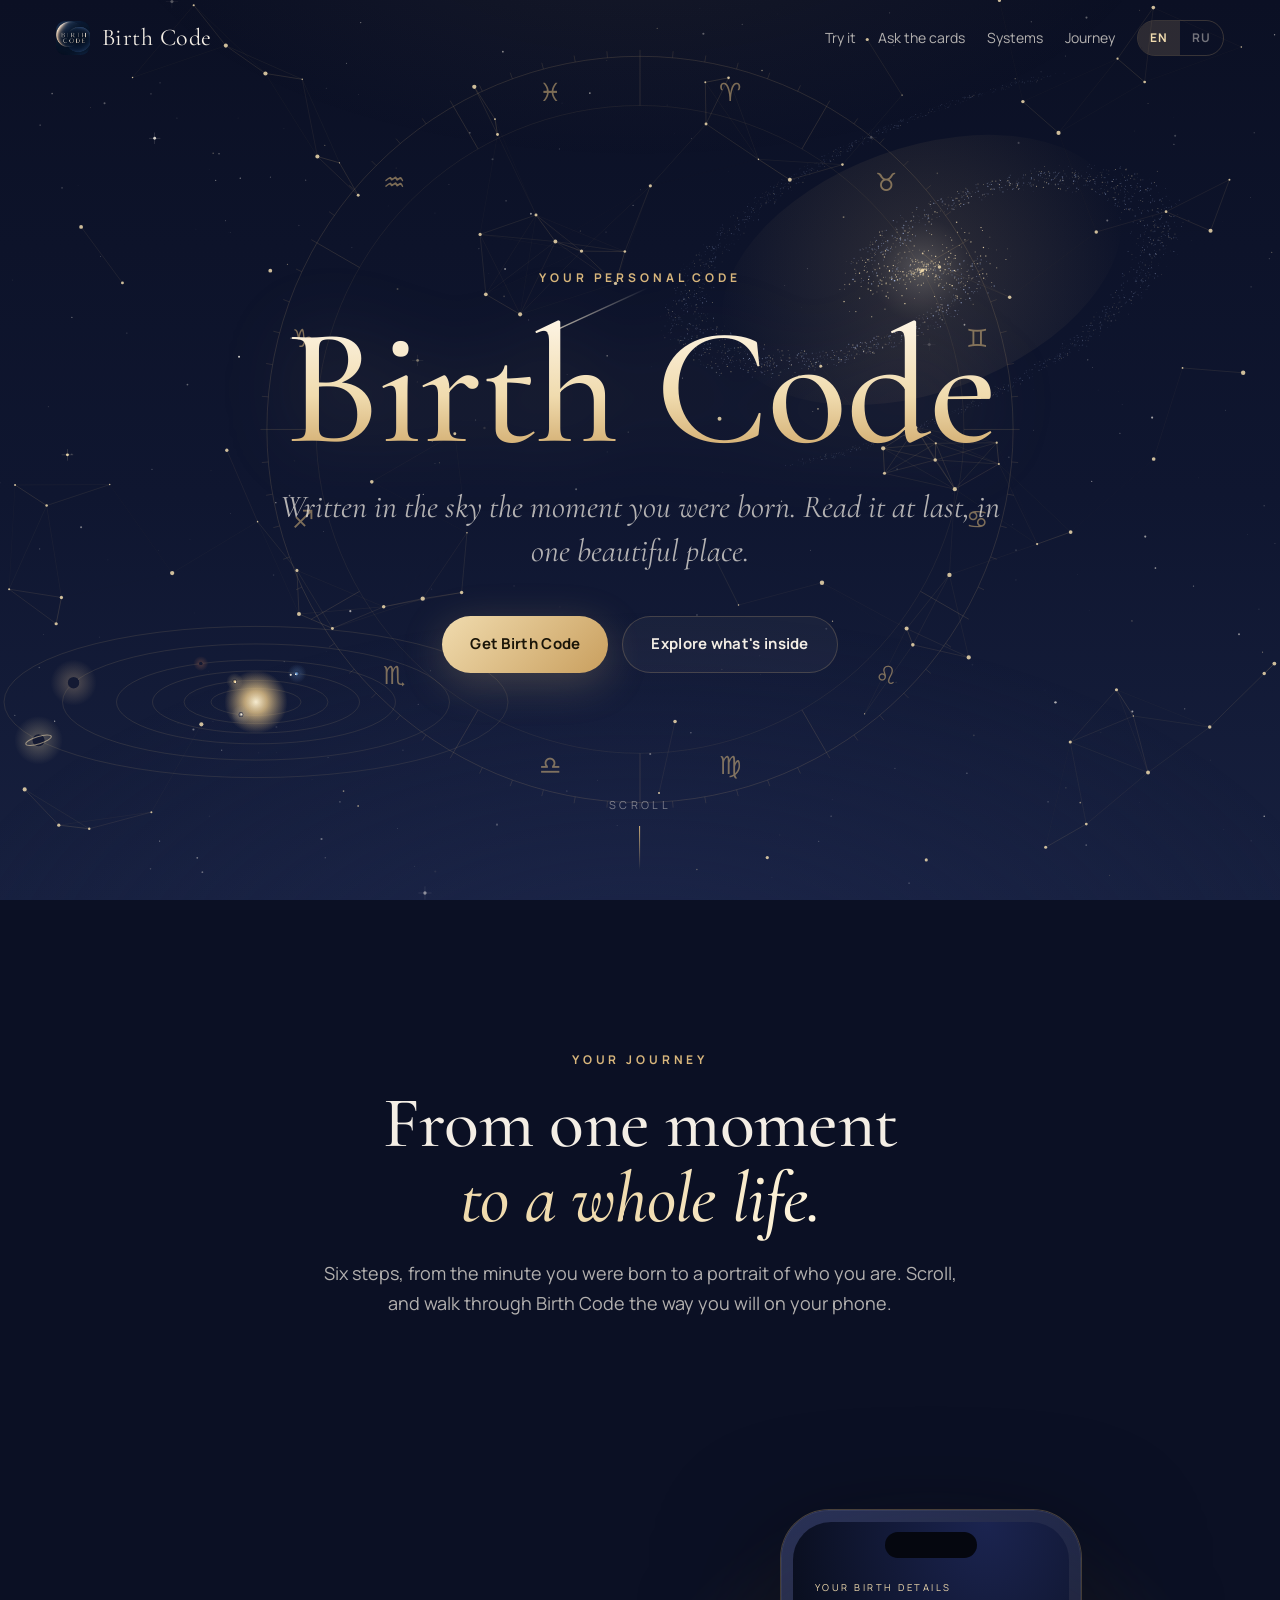
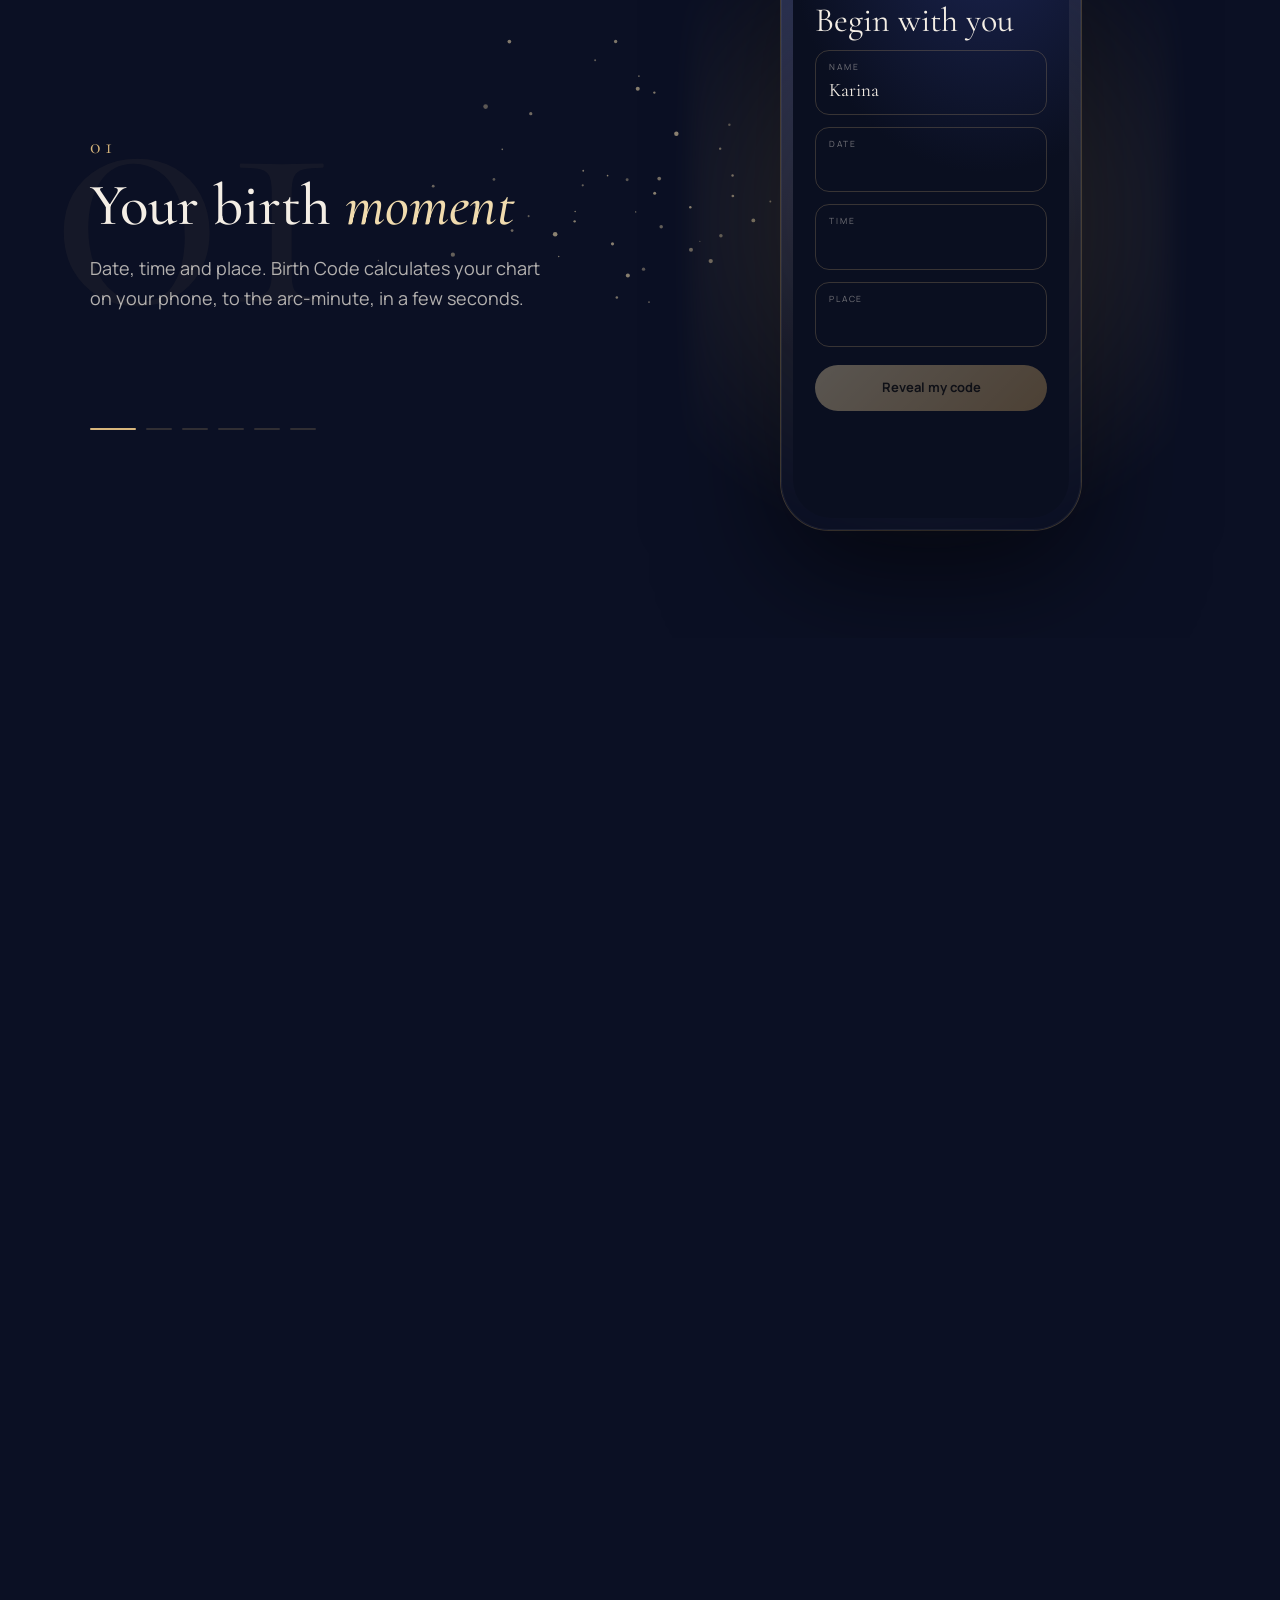
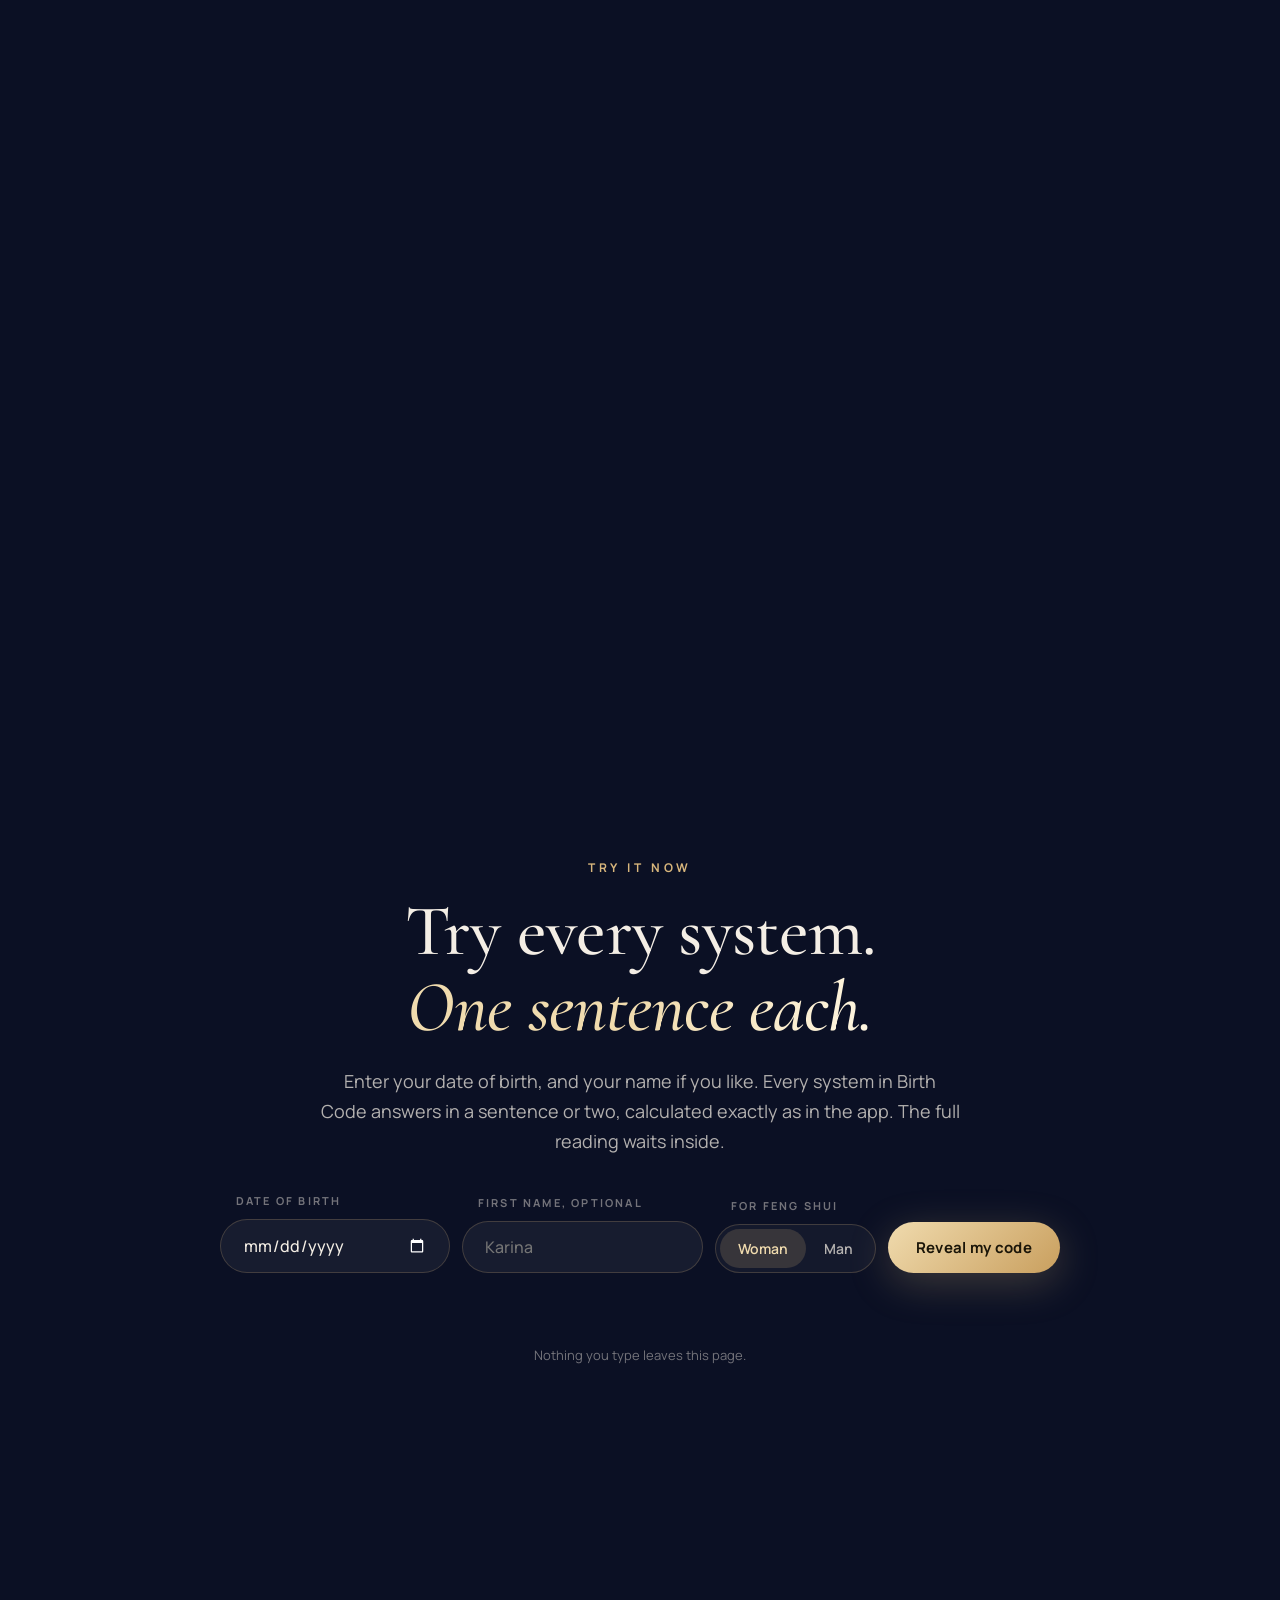
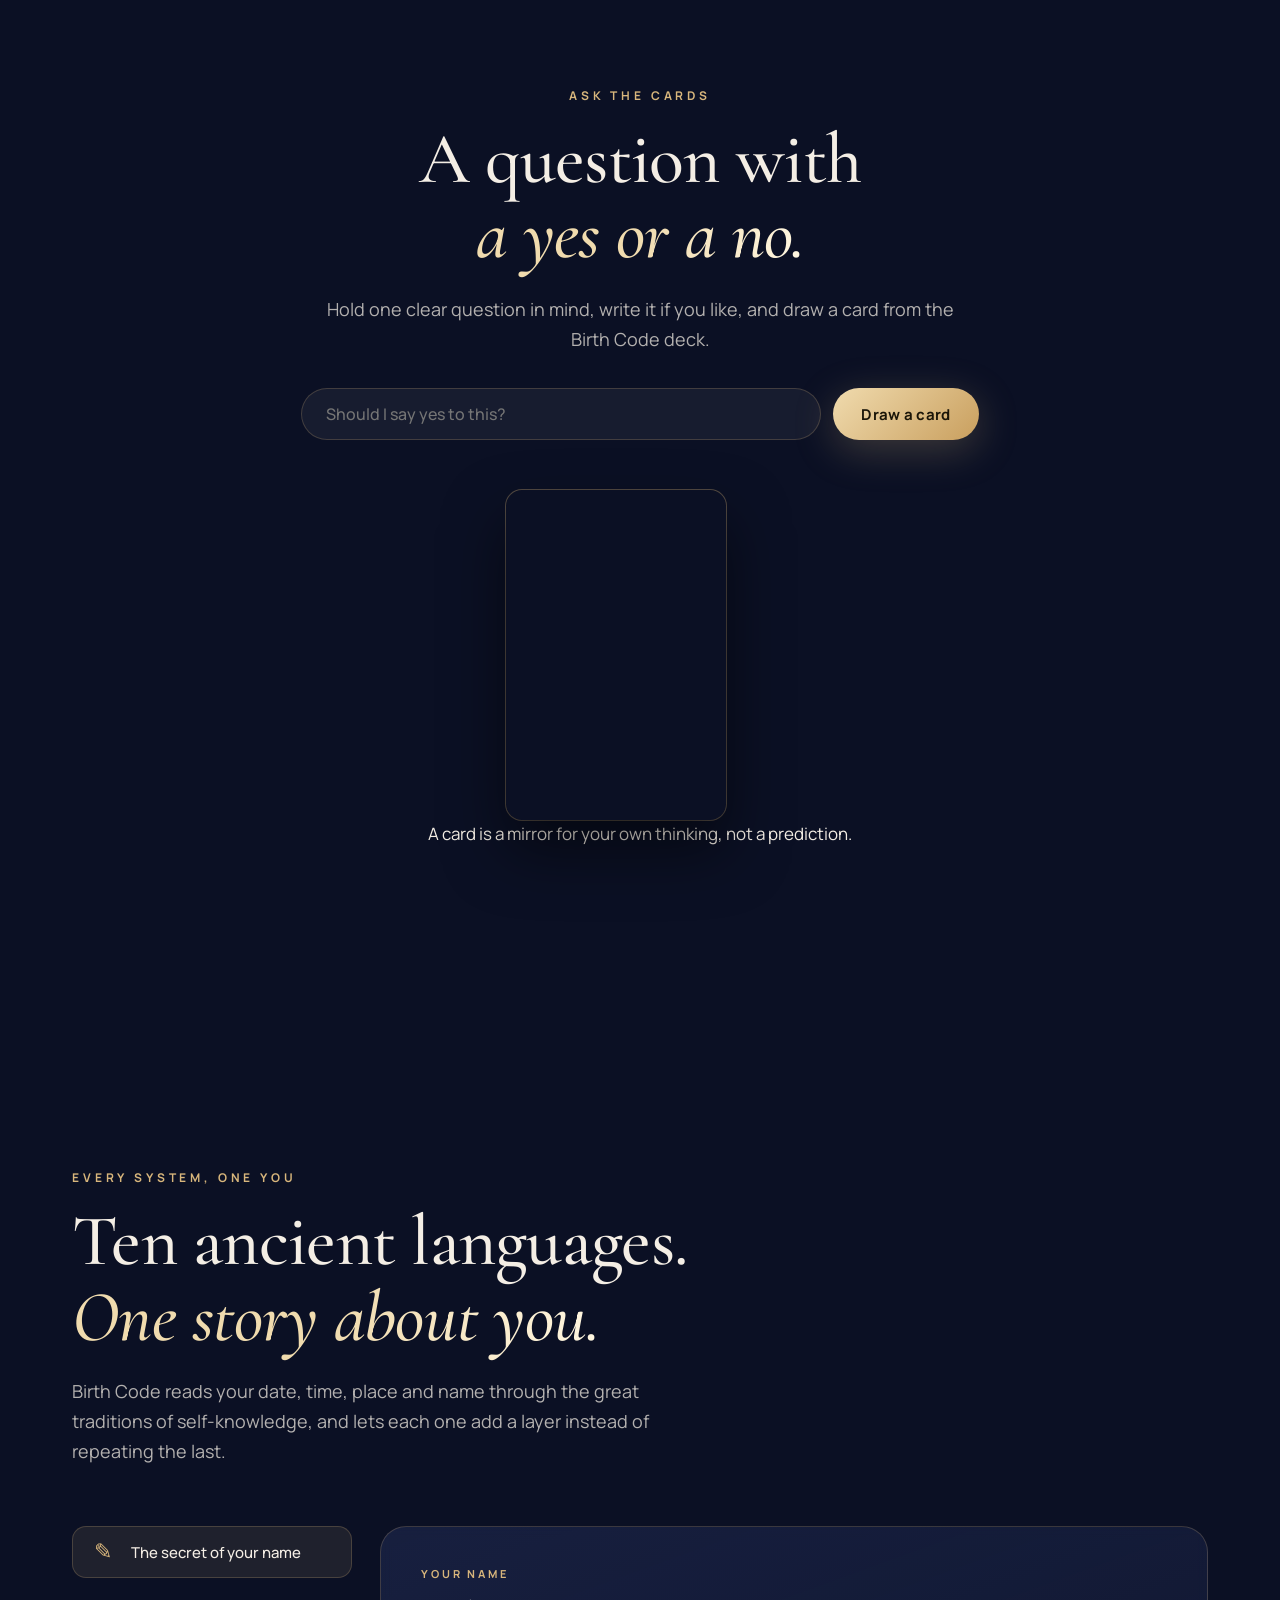
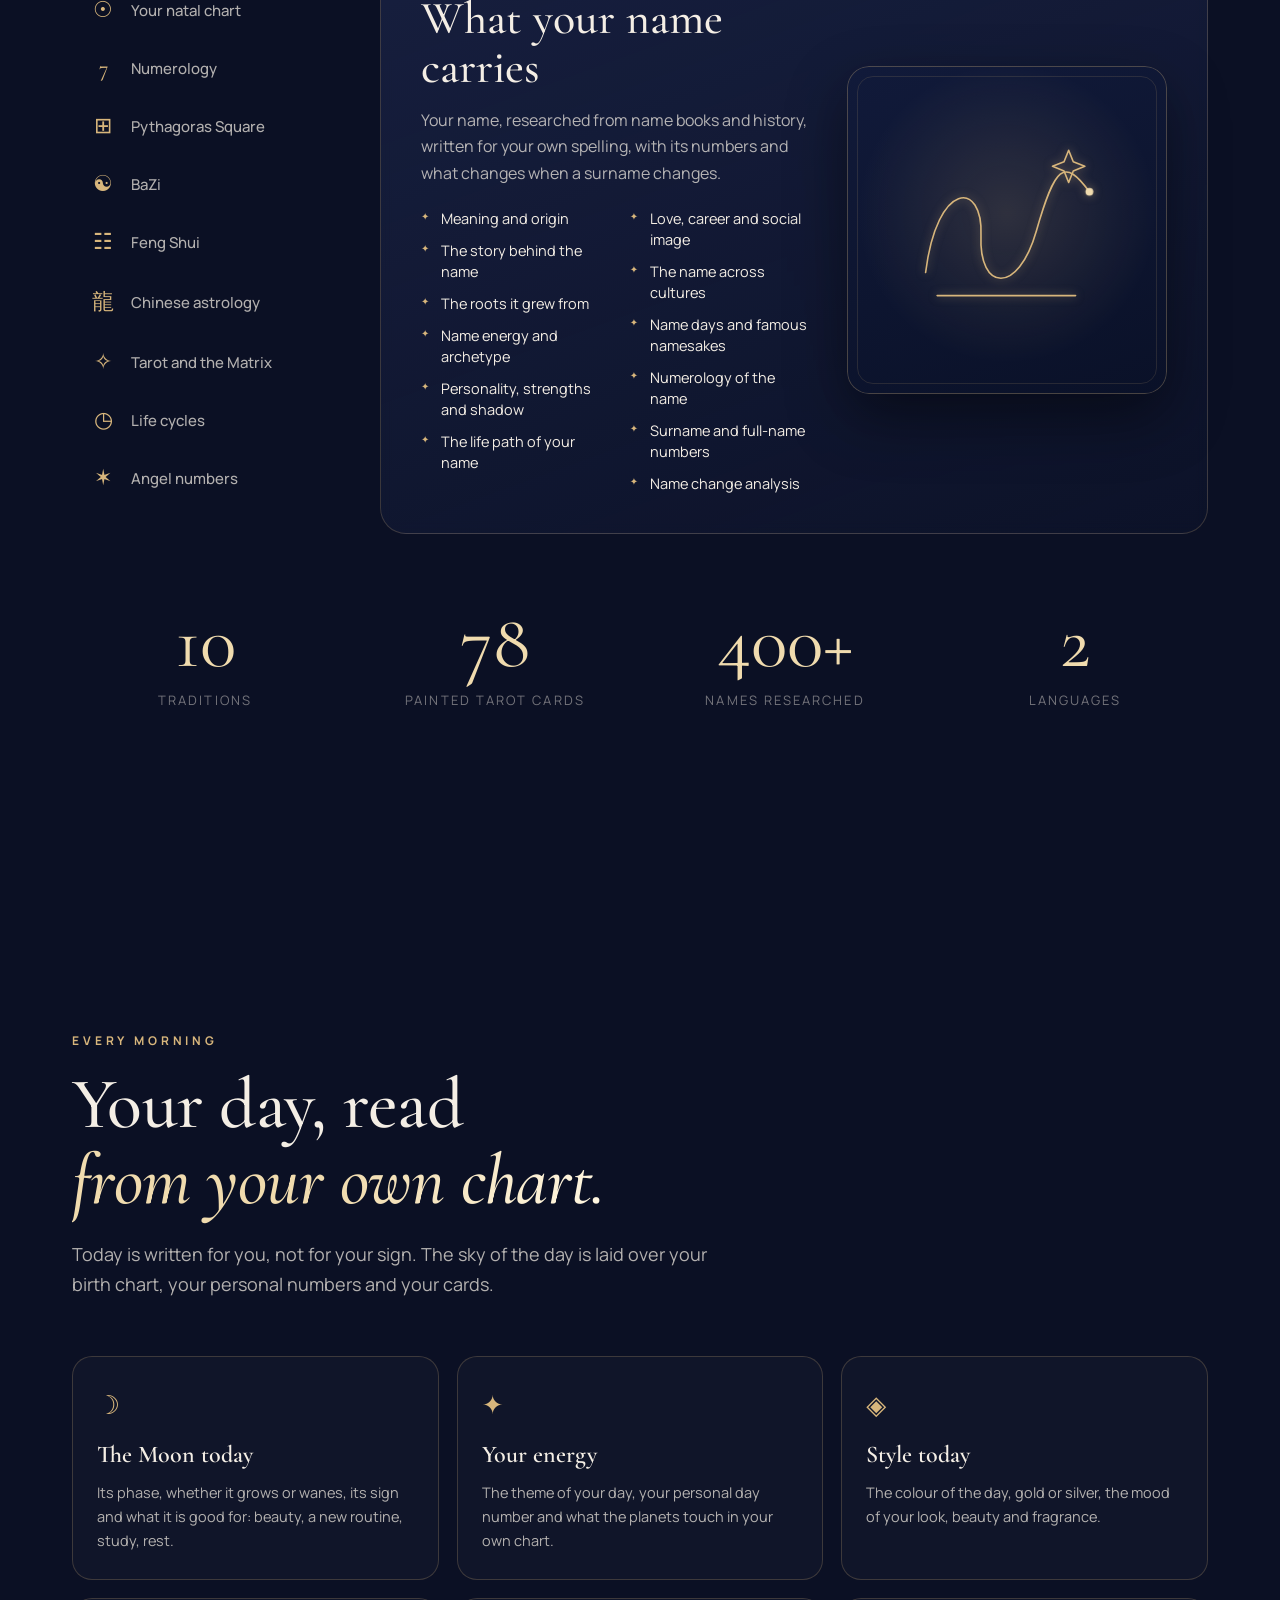
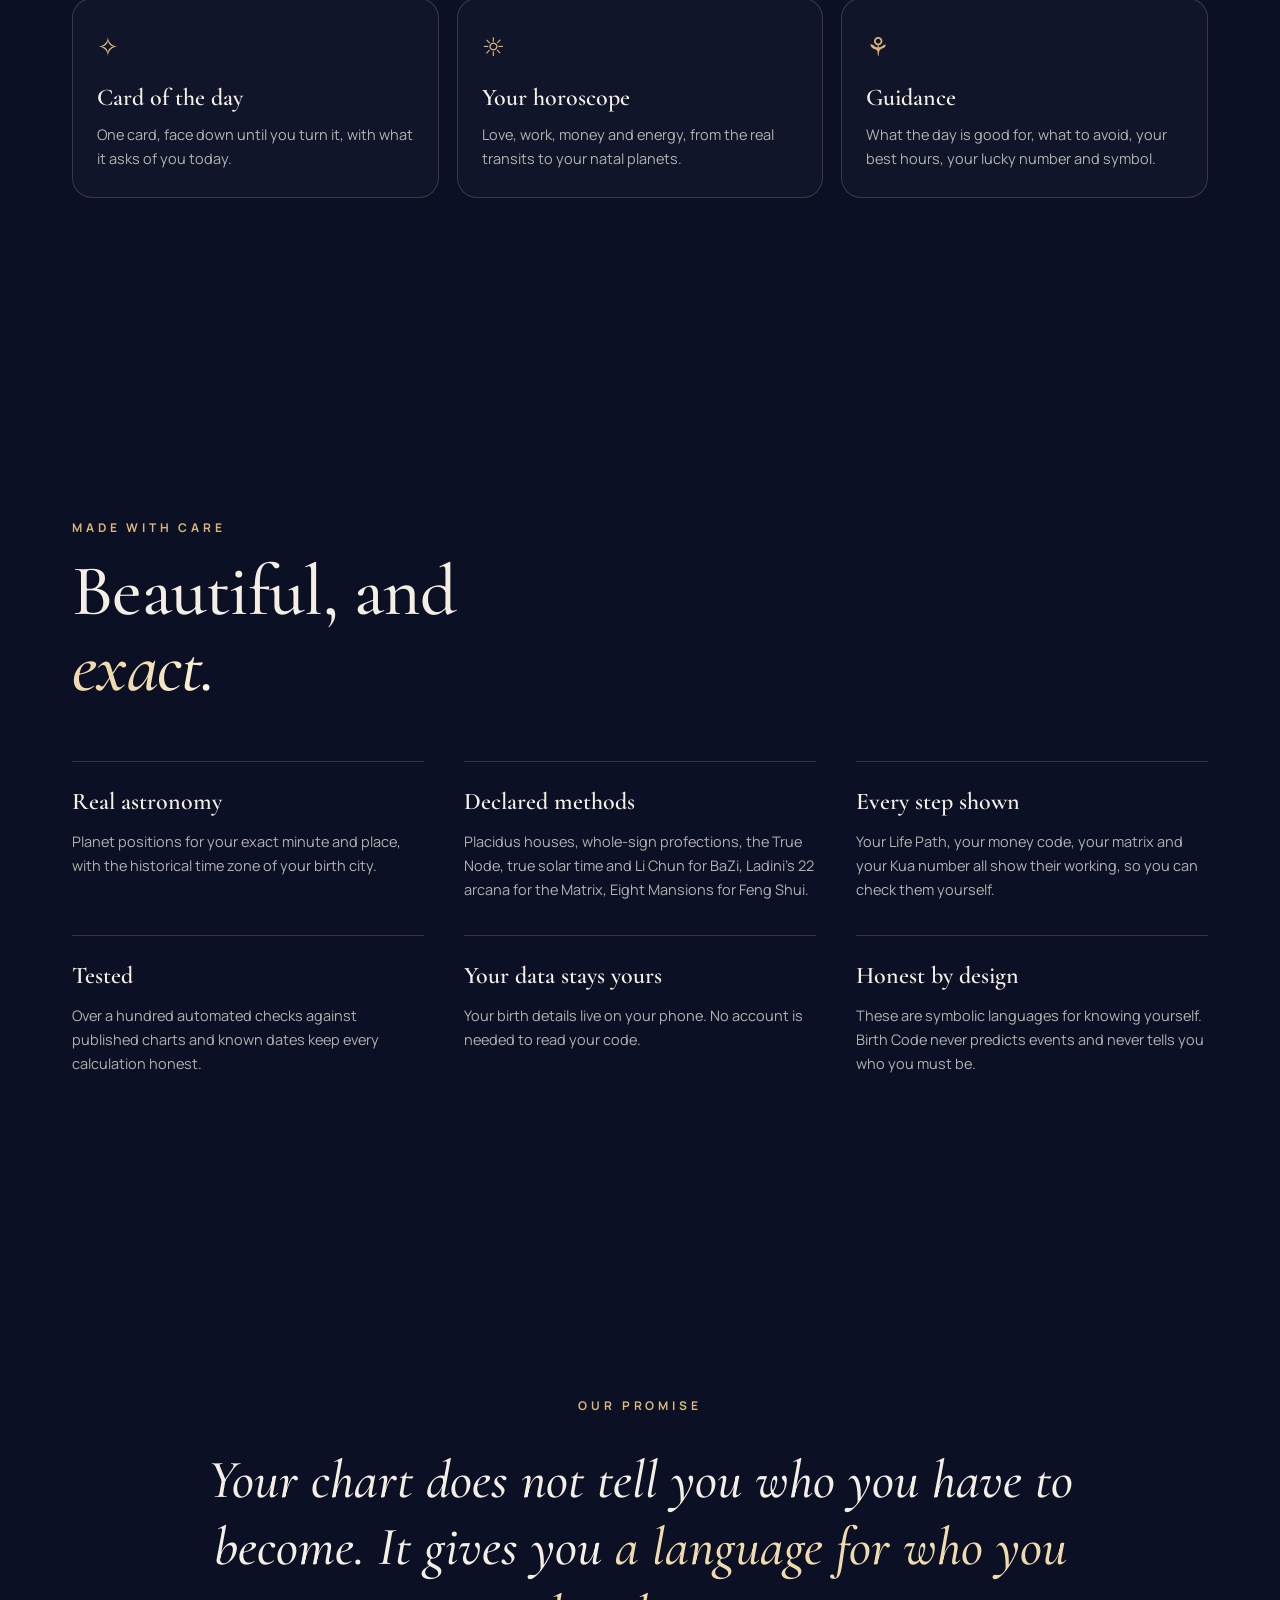
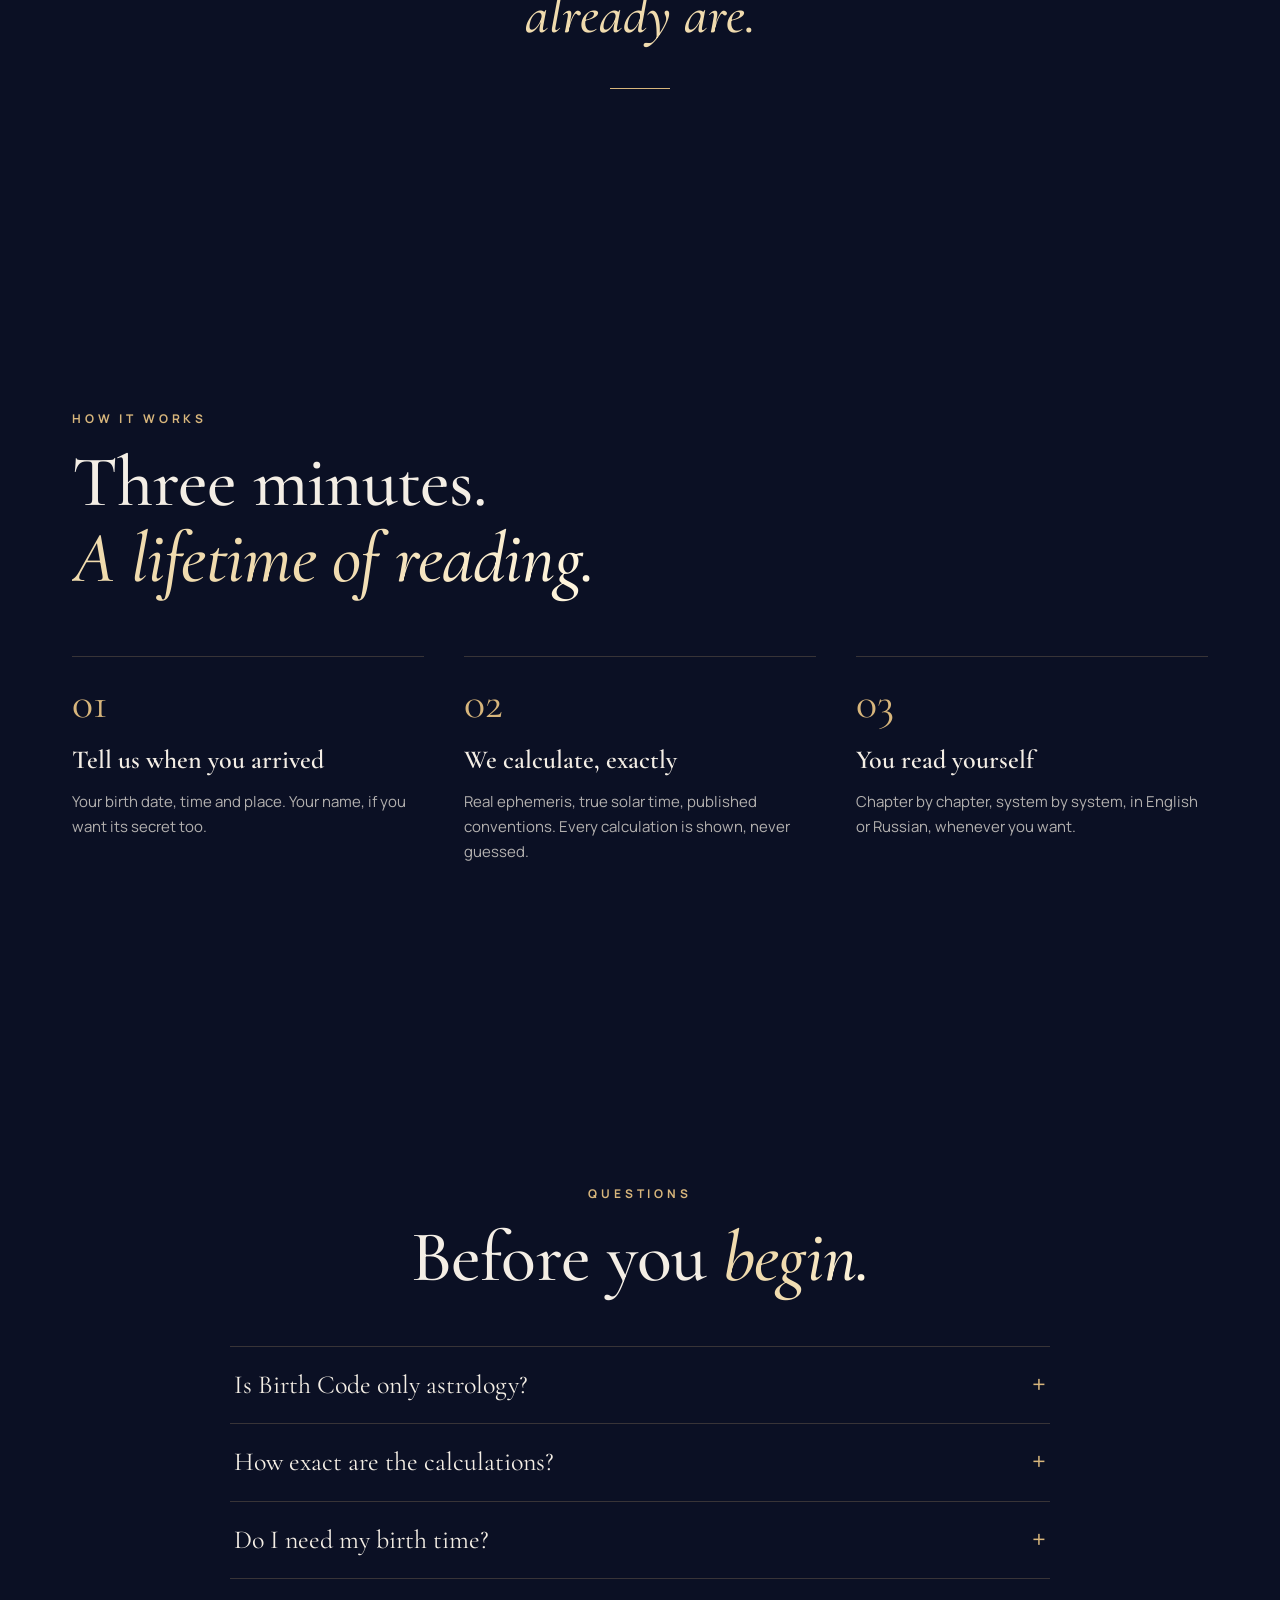
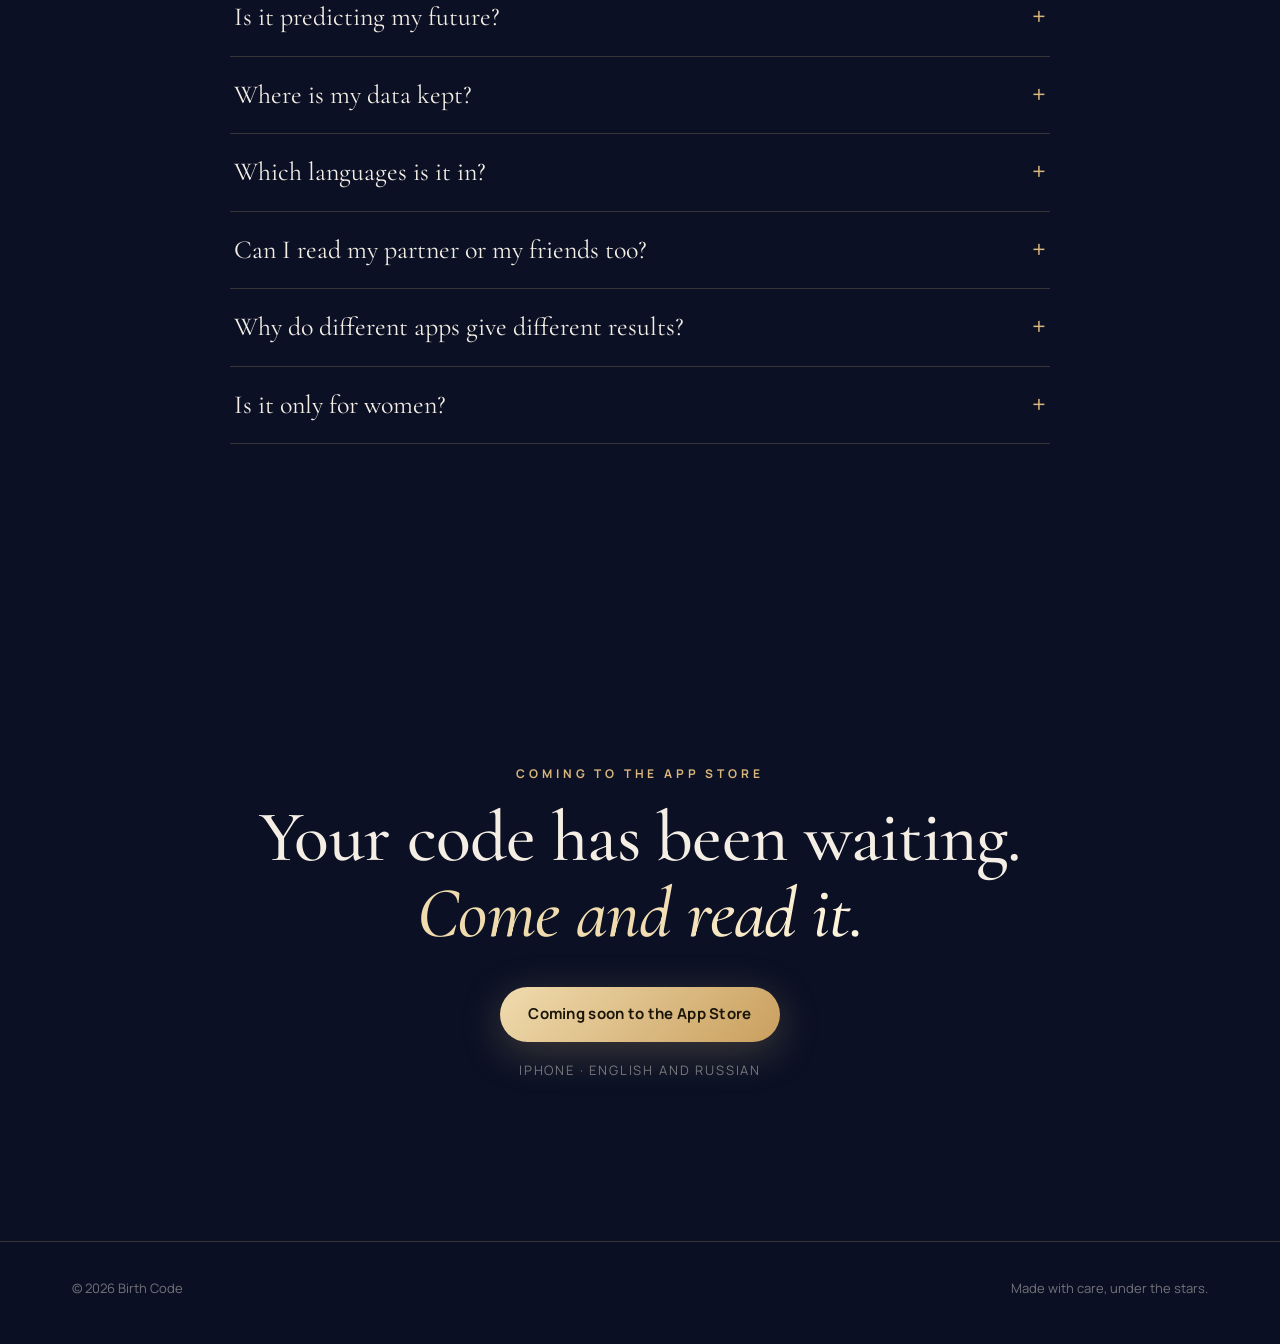
==== commit bdc306b6: "The journey: six steps in a phone as you scroll, a living constellation in the hero" ====
--- a/index.html
+++ b/index.html
@@ -394,6 +394,7 @@
     html { scroll-behavior: auto; }
   }
 </style>
+<link rel="stylesheet" href="journey.css">
 </head>
 <body>
 <canvas id="sky" aria-hidden="true"></canvas>
@@ -405,7 +406,7 @@
     <a class="link" href="#try" data-i18n="navTry">Try it</a>
     <a class="link" href="#ask" data-i18n="navAsk">Ask the cards</a>
     <a class="link" href="#systems" data-i18n="navSystems">Systems</a>
-    <a class="link" href="#art" data-i18n="navArt">Your map</a>
+    <a class="link" href="#journey" data-i18n="navJourney">Journey</a>
     <div class="lang" role="group" aria-label="Language">
       <button type="button" data-lang="en" class="on">EN</button>
       <button type="button" data-lang="ru">RU</button>
@@ -415,6 +416,7 @@
 
 <main>
   <section class="hero">
+    <canvas id="dust" aria-hidden="true"></canvas>
     <div class="ring" aria-hidden="true"><svg viewBox="0 0 1000 1000"><circle cx="500" cy="500" r="455" fill="none" stroke="rgba(216,182,124,0.35)" stroke-width="1"/><circle cx="500" cy="500" r="395" fill="none" stroke="rgba(216,182,124,0.18)" stroke-width="1"/><text x="610.0" y="89.5" text-anchor="middle" dominant-baseline="central">♈︎</text><line x1="500.0" y1="105.0" x2="500.0" y2="45.0" stroke="rgba(216,182,124,0.35)" stroke-width="1"/><text x="800.5" y="199.5" text-anchor="middle" dominant-baseline="central">♉︎</text><line x1="697.5" y1="157.9" x2="727.5" y2="106.0" stroke="rgba(216,182,124,0.35)" stroke-width="1"/><text x="910.5" y="390.0" text-anchor="middle" dominant-baseline="central">♊︎</text><line x1="842.1" y1="302.5" x2="894.0" y2="272.5" stroke="rgba(216,182,124,0.35)" stroke-width="1"/><text x="910.5" y="610.0" text-anchor="middle" dominant-baseline="central">♋︎</text><line x1="895.0" y1="500.0" x2="955.0" y2="500.0" stroke="rgba(216,182,124,0.35)" stroke-width="1"/><text x="800.5" y="800.5" text-anchor="middle" dominant-baseline="central">♌︎</text><line x1="842.1" y1="697.5" x2="894.0" y2="727.5" stroke="rgba(216,182,124,0.35)" stroke-width="1"/><text x="610.0" y="910.5" text-anchor="middle" dominant-baseline="central">♍︎</text><line x1="697.5" y1="842.1" x2="727.5" y2="894.0" stroke="rgba(216,182,124,0.35)" stroke-width="1"/><text x="390.0" y="910.5" text-anchor="middle" dominant-baseline="central">♎︎</text><line x1="500.0" y1="895.0" x2="500.0" y2="955.0" stroke="rgba(216,182,124,0.35)" stroke-width="1"/><text x="199.5" y="800.5" text-anchor="middle" dominant-baseline="central">♏︎</text><line x1="302.5" y1="842.1" x2="272.5" y2="894.0" stroke="rgba(216,182,124,0.35)" stroke-width="1"/><text x="89.5" y="610.0" text-anchor="middle" dominant-baseline="central">♐︎</text><line x1="157.9" y1="697.5" x2="106.0" y2="727.5" stroke="rgba(216,182,124,0.35)" stroke-width="1"/><text x="89.5" y="390.0" text-anchor="middle" dominant-baseline="central">♑︎</text><line x1="105.0" y1="500.0" x2="45.0" y2="500.0" stroke="rgba(216,182,124,0.35)" stroke-width="1"/><text x="199.5" y="199.5" text-anchor="middle" dominant-baseline="central">♒︎</text><line x1="157.9" y1="302.5" x2="106.0" y2="272.5" stroke="rgba(216,182,124,0.35)" stroke-width="1"/><text x="390.0" y="89.5" text-anchor="middle" dominant-baseline="central">♓︎</text><line x1="302.5" y1="157.9" x2="272.5" y2="106.0" stroke="rgba(216,182,124,0.35)" stroke-width="1"/><line x1="955.0" y1="500.0" x2="963.0" y2="500.0" stroke="rgba(216,182,124,0.3)" stroke-width="1"/><line x1="953.3" y1="539.7" x2="961.2" y2="540.4" stroke="rgba(216,182,124,0.3)" stroke-width="1"/><line x1="948.1" y1="579.0" x2="956.0" y2="580.4" stroke="rgba(216,182,124,0.3)" stroke-width="1"/><line x1="939.5" y1="617.8" x2="947.2" y2="619.8" stroke="rgba(216,182,124,0.3)" stroke-width="1"/><line x1="927.6" y1="655.6" x2="935.1" y2="658.4" stroke="rgba(216,182,124,0.3)" stroke-width="1"/><line x1="912.4" y1="692.3" x2="919.6" y2="695.7" stroke="rgba(216,182,124,0.3)" stroke-width="1"/><line x1="894.0" y1="727.5" x2="901.0" y2="731.5" stroke="rgba(216,182,124,0.3)" stroke-width="1"/><line x1="872.7" y1="761.0" x2="879.3" y2="765.6" stroke="rgba(216,182,124,0.3)" stroke-width="1"/><line x1="848.6" y1="792.5" x2="854.7" y2="797.6" stroke="rgba(216,182,124,0.3)" stroke-width="1"/><line x1="821.7" y1="821.7" x2="827.4" y2="827.4" stroke="rgba(216,182,124,0.3)" stroke-width="1"/><line x1="792.5" y1="848.6" x2="797.6" y2="854.7" stroke="rgba(216,182,124,0.3)" stroke-width="1"/><line x1="761.0" y1="872.7" x2="765.6" y2="879.3" stroke="rgba(216,182,124,0.3)" stroke-width="1"/><line x1="727.5" y1="894.0" x2="731.5" y2="901.0" stroke="rgba(216,182,124,0.3)" stroke-width="1"/><line x1="692.3" y1="912.4" x2="695.7" y2="919.6" stroke="rgba(216,182,124,0.3)" stroke-width="1"/><line x1="655.6" y1="927.6" x2="658.4" y2="935.1" stroke="rgba(216,182,124,0.3)" stroke-width="1"/><line x1="617.8" y1="939.5" x2="619.8" y2="947.2" stroke="rgba(216,182,124,0.3)" stroke-width="1"/><line x1="579.0" y1="948.1" x2="580.4" y2="956.0" stroke="rgba(216,182,124,0.3)" stroke-width="1"/><line x1="539.7" y1="953.3" x2="540.4" y2="961.2" stroke="rgba(216,182,124,0.3)" stroke-width="1"/><line x1="500.0" y1="955.0" x2="500.0" y2="963.0" stroke="rgba(216,182,124,0.3)" stroke-width="1"/><line x1="460.3" y1="953.3" x2="459.6" y2="961.2" stroke="rgba(216,182,124,0.3)" stroke-width="1"/><line x1="421.0" y1="948.1" x2="419.6" y2="956.0" stroke="rgba(216,182,124,0.3)" stroke-width="1"/><line x1="382.2" y1="939.5" x2="380.2" y2="947.2" stroke="rgba(216,182,124,0.3)" stroke-width="1"/><line x1="344.4" y1="927.6" x2="341.6" y2="935.1" stroke="rgba(216,182,124,0.3)" stroke-width="1"/><line x1="307.7" y1="912.4" x2="304.3" y2="919.6" stroke="rgba(216,182,124,0.3)" stroke-width="1"/><line x1="272.5" y1="894.0" x2="268.5" y2="901.0" stroke="rgba(216,182,124,0.3)" stroke-width="1"/><line x1="239.0" y1="872.7" x2="234.4" y2="879.3" stroke="rgba(216,182,124,0.3)" stroke-width="1"/><line x1="207.5" y1="848.6" x2="202.4" y2="854.7" stroke="rgba(216,182,124,0.3)" stroke-width="1"/><line x1="178.3" y1="821.7" x2="172.6" y2="827.4" stroke="rgba(216,182,124,0.3)" stroke-width="1"/><line x1="151.4" y1="792.5" x2="145.3" y2="797.6" stroke="rgba(216,182,124,0.3)" stroke-width="1"/><line x1="127.3" y1="761.0" x2="120.7" y2="765.6" stroke="rgba(216,182,124,0.3)" stroke-width="1"/><line x1="106.0" y1="727.5" x2="99.0" y2="731.5" stroke="rgba(216,182,124,0.3)" stroke-width="1"/><line x1="87.6" y1="692.3" x2="80.4" y2="695.7" stroke="rgba(216,182,124,0.3)" stroke-width="1"/><line x1="72.4" y1="655.6" x2="64.9" y2="658.4" stroke="rgba(216,182,124,0.3)" stroke-width="1"/><line x1="60.5" y1="617.8" x2="52.8" y2="619.8" stroke="rgba(216,182,124,0.3)" stroke-width="1"/><line x1="51.9" y1="579.0" x2="44.0" y2="580.4" stroke="rgba(216,182,124,0.3)" stroke-width="1"/><line x1="46.7" y1="539.7" x2="38.8" y2="540.4" stroke="rgba(216,182,124,0.3)" stroke-width="1"/><line x1="45.0" y1="500.0" x2="37.0" y2="500.0" stroke="rgba(216,182,124,0.3)" stroke-width="1"/><line x1="46.7" y1="460.3" x2="38.8" y2="459.6" stroke="rgba(216,182,124,0.3)" stroke-width="1"/><line x1="51.9" y1="421.0" x2="44.0" y2="419.6" stroke="rgba(216,182,124,0.3)" stroke-width="1"/><line x1="60.5" y1="382.2" x2="52.8" y2="380.2" stroke="rgba(216,182,124,0.3)" stroke-width="1"/><line x1="72.4" y1="344.4" x2="64.9" y2="341.6" stroke="rgba(216,182,124,0.3)" stroke-width="1"/><line x1="87.6" y1="307.7" x2="80.4" y2="304.3" stroke="rgba(216,182,124,0.3)" stroke-width="1"/><line x1="106.0" y1="272.5" x2="99.0" y2="268.5" stroke="rgba(216,182,124,0.3)" stroke-width="1"/><line x1="127.3" y1="239.0" x2="120.7" y2="234.4" stroke="rgba(216,182,124,0.3)" stroke-width="1"/><line x1="151.4" y1="207.5" x2="145.3" y2="202.4" stroke="rgba(216,182,124,0.3)" stroke-width="1"/><line x1="178.3" y1="178.3" x2="172.6" y2="172.6" stroke="rgba(216,182,124,0.3)" stroke-width="1"/><line x1="207.5" y1="151.4" x2="202.4" y2="145.3" stroke="rgba(216,182,124,0.3)" stroke-width="1"/><line x1="239.0" y1="127.3" x2="234.4" y2="120.7" stroke="rgba(216,182,124,0.3)" stroke-width="1"/><line x1="272.5" y1="106.0" x2="268.5" y2="99.0" stroke="rgba(216,182,124,0.3)" stroke-width="1"/><line x1="307.7" y1="87.6" x2="304.3" y2="80.4" stroke="rgba(216,182,124,0.3)" stroke-width="1"/><line x1="344.4" y1="72.4" x2="341.6" y2="64.9" stroke="rgba(216,182,124,0.3)" stroke-width="1"/><line x1="382.2" y1="60.5" x2="380.2" y2="52.8" stroke="rgba(216,182,124,0.3)" stroke-width="1"/><line x1="421.0" y1="51.9" x2="419.6" y2="44.0" stroke="rgba(216,182,124,0.3)" stroke-width="1"/><line x1="460.3" y1="46.7" x2="459.6" y2="38.8" stroke="rgba(216,182,124,0.3)" stroke-width="1"/><line x1="500.0" y1="45.0" x2="500.0" y2="37.0" stroke="rgba(216,182,124,0.3)" stroke-width="1"/><line x1="539.7" y1="46.7" x2="540.4" y2="38.8" stroke="rgba(216,182,124,0.3)" stroke-width="1"/><line x1="579.0" y1="51.9" x2="580.4" y2="44.0" stroke="rgba(216,182,124,0.3)" stroke-width="1"/><line x1="617.8" y1="60.5" x2="619.8" y2="52.8" stroke="rgba(216,182,124,0.3)" stroke-width="1"/><line x1="655.6" y1="72.4" x2="658.4" y2="64.9" stroke="rgba(216,182,124,0.3)" stroke-width="1"/><line x1="692.3" y1="87.6" x2="695.7" y2="80.4" stroke="rgba(216,182,124,0.3)" stroke-width="1"/><line x1="727.5" y1="106.0" x2="731.5" y2="99.0" stroke="rgba(216,182,124,0.3)" stroke-width="1"/><line x1="761.0" y1="127.3" x2="765.6" y2="120.7" stroke="rgba(216,182,124,0.3)" stroke-width="1"/><line x1="792.5" y1="151.4" x2="797.6" y2="145.3" stroke="rgba(216,182,124,0.3)" stroke-width="1"/><line x1="821.7" y1="178.3" x2="827.4" y2="172.6" stroke="rgba(216,182,124,0.3)" stroke-width="1"/><line x1="848.6" y1="207.5" x2="854.7" y2="202.4" stroke="rgba(216,182,124,0.3)" stroke-width="1"/><line x1="872.7" y1="239.0" x2="879.3" y2="234.4" stroke="rgba(216,182,124,0.3)" stroke-width="1"/><line x1="894.0" y1="272.5" x2="901.0" y2="268.5" stroke="rgba(216,182,124,0.3)" stroke-width="1"/><line x1="912.4" y1="307.7" x2="919.6" y2="304.3" stroke="rgba(216,182,124,0.3)" stroke-width="1"/><line x1="927.6" y1="344.4" x2="935.1" y2="341.6" stroke="rgba(216,182,124,0.3)" stroke-width="1"/><line x1="939.5" y1="382.2" x2="947.2" y2="380.2" stroke="rgba(216,182,124,0.3)" stroke-width="1"/><line x1="948.1" y1="421.0" x2="956.0" y2="419.6" stroke="rgba(216,182,124,0.3)" stroke-width="1"/><line x1="953.3" y1="460.3" x2="961.2" y2="459.6" stroke="rgba(216,182,124,0.3)" stroke-width="1"/></svg></div>
     <div class="eyebrow" data-i18n="eyebrow">Your personal code</div>
     <h1>Birth Code</h1>
@@ -424,6 +426,78 @@
       <a class="btn ghost" href="#systems" data-i18n="ctaSecond">Explore what's inside</a>
     </div>
     <div class="scroll-hint" data-i18n="scroll">Scroll</div>
+  </section>
+
+  <section id="journey" class="jr">
+    <div class="jr-intro">
+      <div class="eyebrow reveal" data-i18n="jrEyebrow">Your journey</div>
+      <h2 class="reveal" data-i18n-html="jrTitle">From one moment<br><em>to a whole life.</em></h2>
+      <p class="lede reveal" data-i18n="jrLede">Six steps, from the minute you were born to a portrait of who you are. Scroll, and walk through Birth Code the way you will on your phone.</p>
+    </div>
+    <div class="jr-track">
+      <div class="jr-sticky">
+        <canvas class="jr-dust" aria-hidden="true"></canvas>
+        <div class="jr-bignum" aria-hidden="true">01</div>
+        <div class="jr-text">
+          <article class="jr-step"><span class="n">01</span><h3 data-i18n-html="jr1t">Your birth <em>moment</em></h3><p data-i18n="jr1p">Date, time and place. Birth Code calculates your chart on your phone, to the arc-minute, in a few seconds.</p></article>
+          <article class="jr-step"><span class="n">02</span><h3 data-i18n-html="jr2t">Your sky, <em>drawn</em></h3><p data-i18n="jr2p">Every planet, house and aspect of the moment you arrived, in a chart you can tap and read, planet by planet.</p></article>
+          <article class="jr-step"><span class="n">03</span><h3 data-i18n-html="jr3t">Ten systems, <em>one person</em></h3><p data-i18n="jr3p">Astrology, numerology, your name, the Pythagoras square, BaZi, Feng Shui, tarot and more, each opening its own chapter about you.</p></article>
+          <article class="jr-step"><span class="n">04</span><h3 data-i18n-html="jr4t">Your day, <em>from your chart</em></h3><p data-i18n="jr4p">Every morning: the Moon, your energy, your colour, a small ritual and the best hours of the day, where you are.</p></article>
+          <article class="jr-step"><span class="n">05</span><h3 data-i18n-html="jr5t">Ask <em>the cards</em></h3><p data-i18n="jr5p">A question, a card, a yes or a no. Eleven spreads for love, money, work and the choices in between.</p></article>
+          <article class="jr-step"><span class="n">06</span><h3 data-i18n-html="jr6t">Everything, <em>in one conclusion</em></h3><p data-i18n="jr6p">Who you are, your gifts, your challenges and your path, written as one portrait. Your code in three words.</p></article>
+          <div class="jr-rail" aria-hidden="true"><i></i><i></i><i></i><i></i><i></i><i></i></div>
+        </div>
+        <div class="jr-phone" aria-hidden="true">
+          <div class="jr-island"></div>
+          <div class="jr-screen">
+            <div class="scr scr-birth">
+              <div class="e" data-i18n="jrS1e">Your birth details</div>
+              <div class="t" style="margin-top:8px" data-i18n="jrS1t">Begin with you</div>
+              <div class="fld" data-v="Karina"><small data-i18n="jrName">Name</small><span></span></div>
+              <div class="fld" data-v="05 . 07 . 1999"><small data-i18n="jrDate">Date</small><span></span></div>
+              <div class="fld" data-v="18:45"><small data-i18n="jrTime">Time</small><span></span></div>
+              <div class="fld" data-v="Pushkin, Russia"><small data-i18n="jrPlace">Place</small><span></span></div>
+              <div class="goldbtn" data-i18n="jrReveal">Reveal my code</div>
+            </div>
+            <div class="scr">
+              <div class="e" data-i18n="jrS2e">Natal chart</div>
+              <div class="t" style="margin-top:8px" data-i18n="jrS2t">Your sky</div>
+              <div class="wheel" data-jr-art="natal"></div>
+              <div class="wheel-legend"><div><b>☉ ♋︎</b><span data-i18n="jrSun">Sun</span></div><div><b>☽ ♈︎</b><span data-i18n="jrMoon">Moon</span></div><div><b>↑ ♏︎</b><span data-i18n="jrAsc">Rising</span></div></div>
+            </div>
+            <div class="scr">
+              <div class="t" data-i18n="jrS3t">Your codes</div>
+              <div class="s" data-i18n="jrS3s">Everything your birth says about you.</div>
+              <div class="row3"><span class="num">01</span><span class="ic">✦</span><span class="nm" data-i18n="jrC1">The Secret of Your Name</span><span class="go">›</span></div>
+              <div class="row3"><span class="num">02</span><span class="ic">☾</span><span class="nm" data-i18n="jrC2">Astrology</span><span class="go">›</span></div>
+              <div class="row3"><span class="num">03</span><span class="ic">7</span><span class="nm" data-i18n="jrC3">Numerology</span><span class="go">›</span></div>
+              <div class="row3"><span class="num">04</span><span class="ic">⊞</span><span class="nm" data-i18n="jrC4">Pythagoras Square</span><span class="go">›</span></div>
+              <div class="row3"><span class="num">05</span><span class="ic">❁</span><span class="nm" data-i18n="jrC5">Life Cycles</span><span class="go">›</span></div>
+              <div class="row3"><span class="num">06</span><span class="ic">☯</span><span class="nm" data-i18n="jrC6">Eastern Systems</span><span class="go">›</span></div>
+              <div class="row3"><span class="num">07</span><span class="ic">✧</span><span class="nm" data-i18n="jrC7">Tarot</span><span class="go">›</span></div>
+            </div>
+            <div class="scr">
+              <div class="today-top"><div><div class="t" data-i18n-html="jrS4t">Good<br>evening</div><div class="e" style="margin-top:10px" data-i18n="jrS4e">Waxing gibbous · 91%</div></div><div class="mini-moon"></div></div>
+              <div class="glance"><div><b>☾</b><span data-i18n="jrMoon">Moon</span></div><div><b>♏︎</b><span data-i18n="jrEnergy">Energy</span></div><div><b>1</b><span data-i18n="jrDay">Day</span></div><div><b style="color:#7A1E30">●</b><span data-i18n="jrColour">Colour</span></div></div>
+              <div class="energy"><div class="e" data-i18n="jrS4k">Your energy</div><div class="big" data-i18n="jrScorpio">Scorpio</div><p data-i18n="jrS4p">Today your voice carries. Say less. Mean more.</p></div>
+            </div>
+            <div class="scr">
+              <div class="e" data-i18n="jrS5e">Ask the cards</div>
+              <div class="t" style="margin-top:8px" data-i18n="jrS5t">Should I say yes?</div>
+              <div class="card5"><div class="in"><div class="f"><div data-jr-art="tarot" style="width:80%;height:80%"></div></div><div class="b"></div></div></div>
+              <div class="answer"><span data-i18n="jrYes">Yes</span><small data-i18n="jrStar">The Star: hope that repairs itself.</small></div>
+            </div>
+            <div class="scr prof">
+              <div class="e" data-i18n="jrS6e">Profile</div>
+              <div class="name">Karina</div>
+              <div class="hl" data-i18n="jrS6h">A deep, intuitive nurturer</div>
+              <div class="keys"><div>☉ <span data-i18n="jrK1">Tenderness · intuition</span></div><div>☽ <span data-i18n="jrK2">Courage · speed</span></div><div>↑ <span data-i18n="jrK3">Depth · magnetism</span></div></div>
+              <div class="words3"><small data-i18n="jrS6w">Your code in three words</small><span data-i18n="jrWords">Roots · Weight · Balance</span></div>
+            </div>
+          </div>
+        </div>
+      </div>
+    </div>
   </section>
 
   <section id="try" class="try">
@@ -487,43 +561,6 @@
     </div>
   </section>
 
-  <section id="art" class="map">
-    <div class="wrap">
-      <div class="eyebrow reveal" data-i18n="artEyebrow">Know yourself</div>
-      <h2 class="reveal" data-i18n-html="artTitle">Your birth code is a map.<br><em>This life is the journey.</em></h2>
-      <p class="lede reveal" data-i18n="artLede">Birth Code is not a horoscope. It is a way to know yourself: to read the map you were born with, to understand why you feel what you feel, and to walk your own way through this life with more clarity.</p>
-
-      <div class="journey">
-        <svg class="path" viewBox="0 0 1000 200" preserveAspectRatio="none" aria-hidden="true">
-          <path id="journeyPath" d="M 20 120 C 140 20, 240 20, 300 100 S 460 190, 520 100 S 700 10, 760 90 S 900 180, 980 80" />
-        </svg>
-        <div class="stations">
-          <figure class="station">
-            <div class="flip"><div class="face back"></div><div class="face front drawnface" data-art="ascendant"></div><div class="glare"></div></div>
-            <figcaption><span class="stepno">I</span><b data-i18n="st1t">Who you are</b><span data-i18n="st1p">Your Ascendant: how you arrive, the self the world meets first.</span></figcaption>
-          </figure>
-          <figure class="station">
-            <div class="flip"><div class="face back"></div><div class="face front drawnface" data-art="today"></div><div class="glare"></div></div>
-            <figcaption><span class="stepno">II</span><b data-i18n="st2t">What you feel</b><span data-i18n="st2p">Your Moon: what you need to feel safe when nobody is watching.</span></figcaption>
-          </figure>
-          <figure class="station">
-            <div class="flip"><div class="face back"></div><div class="face front drawnface" data-art="bazi"></div><div class="glare"></div></div>
-            <figcaption><span class="stepno">III</span><b data-i18n="st3t">Your nature</b><span data-i18n="st3p">Your Day Master: the element you were born with, in the language of BaZi.</span></figcaption>
-          </figure>
-          <figure class="station">
-            <div class="flip"><div class="face back"></div><div class="face front drawnface" data-art="chinese"></div><div class="glare"></div></div>
-            <figcaption><span class="stepno">IV</span><b data-i18n="st4t">Your sign in the East</b><span data-i18n="st4p">Your Chinese animal and element, from the real New Year of your birth.</span></figcaption>
-          </figure>
-          <figure class="station">
-            <div class="flip"><div class="face back"></div><div class="face front drawnface" data-art="matrix"></div><div class="glare"></div></div>
-            <figcaption><span class="stepno">V</span><b data-i18n="st5t">Your path</b><span data-i18n="st5p">Your Destiny Matrix and tarot: the direction that asks you to grow.</span></figcaption>
-          </figure>
-        </div>
-      </div>
-      <p class="journey-close reveal" data-i18n-html="artClose">Every system adds one layer. <em>Together they become your map.</em></p>
-    </div>
-  </section>
-
   <section id="today" class="today">
     <div class="wrap">
       <div class="eyebrow reveal" data-i18n="tdEyebrow">Every morning</div>
@@ -614,6 +651,7 @@
 <script src="snippets.js"></script>
 <script src="art.js"></script>
 <script src="yesno.js"></script>
+<script src="journey.js"></script>
 <script>
 /* ---------- the sky: stars, a spiral galaxy, planets on their orbits, the odd shooting star ---------- */
 (() => {
@@ -1248,6 +1286,20 @@
 /* ---------- English and Russian ---------- */
 (() => {
   const RU = {
+    navJourney: 'Путь', jrEyebrow: 'Твой путь', jrTitle: 'От одного мгновения<br><em>к целой жизни.</em>',
+    jrLede: 'Шесть шагов: от минуты твоего рождения до портрета того, кто ты есть. Листай вниз и пройди Birth Code так, как пройдёшь его в телефоне.',
+    jr1t: 'Момент твоего <em>рождения</em>', jr1p: 'Дата, время и место. Birth Code считает твою карту прямо в телефоне, с точностью до угловой минуты, за несколько секунд.',
+    jr2t: 'Твоё небо, <em>нарисованное</em>', jr2p: 'Каждая планета, дом и аспект того момента, когда ты пришла, в карте, которую можно открыть и прочитать планету за планетой.',
+    jr3t: 'Десять систем, <em>один человек</em>', jr3p: 'Астрология, нумерология, твоё имя, квадрат Пифагора, Ба Цзы, фэншуй, таро и не только: у каждой своя глава о тебе.',
+    jr4t: 'Твой день <em>по твоей карте</em>', jr4p: 'Каждое утро: Луна, твоя энергия, твой цвет, маленький ритуал и лучшие часы дня там, где ты сейчас.',
+    jr5t: 'Спроси <em>карты</em>', jr5p: 'Вопрос, карта, да или нет. Одиннадцать раскладов для любви, денег, работы и выбора между ними.',
+    jr6t: 'Всё <em>в одном итоге</em>', jr6p: 'Кто ты, твои дары, твои вызовы и твой путь, собранные в один портрет. Твой код в трёх словах.',
+    jrS1e: 'Данные рождения', jrS1t: 'Начни с себя', jrName: 'Имя', jrDate: 'Дата', jrTime: 'Время', jrPlace: 'Место', jrReveal: 'Открыть мой код',
+    jrS2e: 'Натальная карта', jrS2t: 'Твоё небо', jrSun: 'Солнце', jrMoon: 'Луна', jrAsc: 'Асцендент',
+    jrS3t: 'Твои коды', jrS3s: 'Всё, что говорит о тебе твоё рождение.', jrC1: 'Тайна твоего имени', jrC2: 'Астрология', jrC3: 'Нумерология', jrC4: 'Квадрат Пифагора', jrC5: 'Циклы жизни', jrC6: 'Восточные системы', jrC7: 'Таро',
+    jrS4t: 'Добрый<br>вечер', jrS4e: 'Растущая Луна · 91%', jrEnergy: 'Энергия', jrDay: 'День', jrColour: 'Цвет', jrS4k: 'Твоя энергия', jrScorpio: 'Скорпион', jrS4p: 'Сегодня твой голос слышен. Говори меньше. Имей в виду больше.',
+    jrS5e: 'Спроси карты', jrS5t: 'Сказать да?', jrYes: 'Да', jrStar: 'Звезда: надежда, которая восстанавливает себя.',
+    jrS6e: 'Профиль', jrS6h: 'Глубокая, интуитивная хранительница', jrK1: 'Нежность · интуиция', jrK2: 'Смелость · скорость', jrK3: 'Глубина · магнетизм', jrS6w: 'Твой код в трёх словах', jrWords: 'Корни · Вес · Равновесие',
     navSystems: 'Системы', navArt: 'Твоя карта', navHow: 'Как это работает',
     eyebrow: 'Твой личный код',
     tagline: 'Записан в небе в момент твоего рождения. Прочитай его наконец, в одном красивом месте.',
--- a/journey.css
+++ b/journey.css
@@ -0,0 +1,100 @@
+/* ---------- the journey: a phone that lives through the six steps of Birth Code as you scroll ---------- */
+.jr { padding: 0; position: relative; }
+.jr-intro { padding: clamp(90px, 12vw, 150px) clamp(20px, 6vw, 72px) 20px; text-align: center; }
+.jr-intro .lede { margin-left: auto; margin-right: auto; }
+.jr-track { position: relative; height: 640vh; }
+.jr-sticky { position: sticky; top: 0; padding-top: 64px !important; height: 100vh; height: 100svh; overflow: hidden; display: grid; grid-template-columns: 1fr 1fr; align-items: center; gap: clamp(20px, 5vw, 80px); padding: 0 clamp(20px, 7vw, 110px); }
+.jr-dust { position: absolute; inset: 0; width: 100%; height: 100%; pointer-events: none; }
+.jr-bignum { position: absolute; left: clamp(10px, 4vw, 60px); top: 50%; transform: translateY(-50%); font-family: var(--display); font-size: clamp(180px, 28vw, 420px); line-height: 1; color: rgba(216, 182, 124, 0.05); pointer-events: none; transition: opacity .6s ease; }
+.jr-text { position: relative; height: 340px; z-index: 2; }
+.jr-step { position: absolute; inset: 0; display: flex; flex-direction: column; justify-content: center; opacity: 0; transform: translateY(30px); transition: opacity .7s ease, transform .7s cubic-bezier(.2,.8,.2,1); pointer-events: none; }
+.jr-step.on { opacity: 1; transform: none; }
+.jr-step .n { font-family: var(--display); font-size: 22px; color: var(--gold); letter-spacing: .2em; }
+.jr-step h3 { font-family: var(--display); font-weight: 500; font-size: clamp(38px, 4.6vw, 64px); line-height: 1.02; margin-top: 12px; }
+.jr-step h3 em { color: var(--gold-light); }
+.jr-step p { font-size: 18px; color: var(--ivory-soft); margin-top: 18px; max-width: 460px; }
+.jr-rail { position: absolute; left: 0; bottom: -40px; display: flex; gap: 10px; }
+.jr-rail i { width: 26px; height: 2px; border-radius: 2px; background: rgba(216, 182, 124, 0.18); transition: background .5s, width .5s; }
+.jr-rail i.on { background: var(--gold); width: 46px; }
+.jr-phone { justify-self: center; position: relative; z-index: 2; width: 300px; height: 620px; border-radius: 48px; padding: 12px; background: linear-gradient(160deg, #2A3257, #0B1024 60%); box-shadow: 0 40px 120px rgba(0, 0, 0, .6), 0 0 0 1px rgba(216, 182, 124, .35), inset 0 0 0 1px rgba(255, 255, 255, .06); transform: perspective(1400px) scale(var(--s, 1)) rotateY(calc(var(--ty, 0) * 1deg)) rotateX(calc(var(--tx, 0) * 1deg)); transition: transform .3s ease-out; }
+.jr-phone::after { content: ''; position: absolute; inset: -30%; background: radial-gradient(circle at 50% 50%, rgba(216, 182, 124, .16), transparent 60%); z-index: -1; filter: blur(10px); }
+.jr-island { position: absolute; top: 22px; left: 50%; width: 92px; height: 26px; margin-left: -46px; border-radius: 20px; background: #05070F; z-index: 5; }
+.jr-screen { position: relative; width: 100%; height: 100%; border-radius: 38px; overflow: hidden; background: radial-gradient(ellipse 120% 70% at 70% 0%, #1B2450, #0A0F20 60%); }
+.scr { position: absolute; inset: 0; padding: 58px 22px 22px; opacity: 0; transform: scale(.96) translateY(14px); transition: opacity .6s ease, transform .7s cubic-bezier(.2,.8,.2,1); }
+.scr.on { opacity: 1; transform: none; }
+.scr .t { font-family: var(--display); font-size: 34px; line-height: 1; color: var(--ivory); }
+.scr .e { font-size: 9.5px; letter-spacing: .26em; text-transform: uppercase; color: var(--gold-light); }
+.scr .s { font-family: var(--display); font-style: italic; font-size: 14px; color: var(--ivory-soft); margin-top: 6px; }
+/* 1 · birth details */
+.fld { margin-top: 12px; border: 1px solid rgba(216, 182, 124, .22); border-radius: 14px; padding: 9px 13px; }
+.fld small { display: block; font-size: 8.5px; letter-spacing: .22em; text-transform: uppercase; color: var(--ivory-faint); }
+.fld span { font-family: var(--display); font-size: 19px; color: var(--ivory); min-height: 24px; display: inline-block; }
+.fld span::after { content: ''; display: inline-block; width: 1px; height: 17px; margin-left: 2px; background: var(--gold); vertical-align: -2px; opacity: 0; }
+.fld.typing span::after { opacity: 1; animation: caret .8s steps(1) infinite; }
+@keyframes caret { 50% { opacity: 0; } }
+.goldbtn { margin-top: 18px; text-align: center; padding: 12px; border-radius: 999px; background: linear-gradient(135deg, var(--gold-light), var(--gold-deep)); color: #1A1508; font-weight: 700; font-size: 13px; opacity: .35; transition: opacity .5s, box-shadow .5s; }
+.goldbtn.ready { opacity: 1; box-shadow: 0 0 30px rgba(216, 182, 124, .45); }
+/* 2 · chart */
+.wheel { margin: 26px auto 0; width: 240px; height: 240px; position: relative; }
+.wheel svg { width: 100%; height: 100%; transform: rotate(-30deg); transition: transform 2.4s cubic-bezier(.2,.8,.2,1); }
+.scr.on .wheel svg { transform: rotate(0deg); }
+.wheel .art path, .wheel .art circle:not(.dot) { stroke-dashoffset: 1; }
+.scr.on .wheel .art path, .scr.on .wheel .art circle:not(.dot) { animation: draw 2.2s ease forwards; }
+.scr.on .wheel .art .dot { animation: dotin .8s ease 1.4s forwards; }
+.wheel-legend { display: flex; justify-content: space-between; margin-top: 16px; font-family: var(--display); font-size: 15px; color: var(--ivory-soft); }
+.wheel-legend b { display: block; color: var(--gold-light); font-weight: 500; font-size: 20px; }
+/* 3 · codes */
+.row3 { display: flex; align-items: center; gap: 10px; margin-top: 9px; padding: 9px 10px; border: 1px solid rgba(216, 182, 124, .2); border-radius: 16px; background: rgba(17, 25, 52, .8); opacity: 0; transform: translateX(26px); transition: opacity .5s ease, transform .6s cubic-bezier(.2,.8,.2,1); }
+.scr.on .row3 { opacity: 1; transform: none; }
+.row3 .num { font-family: var(--display); font-size: 12px; color: var(--gold); width: 16px; }
+.row3 .ic { width: 30px; height: 30px; border-radius: 50%; border: 1px solid rgba(216, 182, 124, .5); display: grid; place-items: center; color: var(--gold-light); font-size: 13px; }
+.row3 .nm { font-family: var(--display); font-size: 16px; flex: 1; }
+.row3 .go { width: 22px; height: 22px; border-radius: 50%; border: 1px solid rgba(216, 182, 124, .45); display: grid; place-items: center; color: var(--gold-light); font-size: 11px; }
+/* 4 · today */
+.today-top { display: flex; justify-content: space-between; align-items: flex-start; }
+.mini-moon { width: 96px; height: 96px; border-radius: 50%; background: radial-gradient(circle at 40% 36%, #F4E6C8, #D9C29A 60%, #9E8762); box-shadow: 0 0 40px rgba(235, 211, 164, .35), inset -16px -6px 0 rgba(11, 16, 34, .85); position: relative; }
+.mini-moon::after { content: ''; position: absolute; inset: -10px; border-radius: 50%; border: 1px solid rgba(216, 182, 124, .25); border-top-color: var(--gold); border-right-color: var(--gold); transform: rotate(20deg); }
+.glance { display: grid; grid-template-columns: repeat(4, 1fr); gap: 6px; margin-top: 18px; }
+.glance div { border: 1px solid rgba(216, 182, 124, .2); border-radius: 12px; padding: 8px 2px; text-align: center; font-family: var(--display); font-size: 11px; color: var(--ivory-soft); opacity: 0; transform: translateY(10px); transition: opacity .5s, transform .5s; }
+.scr.on .glance div { opacity: 1; transform: none; }
+.glance b { display: block; font-size: 20px; color: var(--gold-light); font-weight: 500; }
+.energy { margin-top: 12px; border: 1px solid rgba(216, 182, 124, .2); border-radius: 18px; padding: 12px; background: linear-gradient(110deg, rgba(17, 25, 52, .95) 55%, rgba(107, 30, 46, .6)); }
+.energy .big { font-family: var(--display); font-size: 26px; margin-top: 4px; }
+.energy p { font-family: var(--display); font-size: 13.5px; color: var(--ivory-soft); line-height: 1.35; margin-top: 4px; }
+/* 5 · the cards */
+.card5 { width: 150px; height: 230px; margin: 26px auto 0; perspective: 900px; }
+.card5 .in { position: relative; width: 100%; height: 100%; transform-style: preserve-3d; transition: transform 1.2s cubic-bezier(.2,.8,.2,1) .4s; transform: rotateY(180deg); }
+.scr.on .card5 .in { transform: rotateY(0deg); }
+.card5 .f, .card5 .b { position: absolute; inset: 0; border-radius: 12px; backface-visibility: hidden; border: 1px solid rgba(216, 182, 124, .5); display: grid; place-items: center; }
+.card5 .f { background: radial-gradient(circle at 50% 30%, #1E2754, #0B1024); }
+.card5 .b { transform: rotateY(180deg); background: repeating-linear-gradient(45deg, rgba(216,182,124,.08) 0 2px, transparent 2px 10px), #10183A; }
+.card5 .f .art { width: 80%; height: 80%; }
+.answer { text-align: center; margin-top: 16px; font-family: var(--display); font-size: 30px; color: var(--gold-light); opacity: 0; transition: opacity .6s 1.4s; }
+.scr.on .answer { opacity: 1; }
+.answer small { display: block; font-size: 13px; color: var(--ivory-soft); font-style: italic; }
+/* 6 · the conclusion */
+.prof .name { font-family: var(--display); font-size: 40px; line-height: 1; margin-top: 6px; }
+.prof .hl { font-family: var(--display); font-size: 21px; line-height: 1.15; margin-top: 16px; padding-top: 14px; border-top: 1px solid rgba(216, 182, 124, .2); }
+.keys { display: grid; grid-template-columns: repeat(3, 1fr); gap: 6px; margin-top: 12px; }
+.keys div { font-family: var(--display); font-size: 12.5px; color: var(--ivory); opacity: 0; transition: opacity .6s; }
+.scr.on .keys div { opacity: 1; }
+.keys span { display: block; font-family: var(--body); font-size: 9.5px; color: var(--ivory-faint); margin-top: 2px; }
+.words3 { margin-top: 16px; padding: 14px; border-radius: 16px; border: 1px solid rgba(216, 182, 124, .3); background: linear-gradient(135deg, #141C3A, #252B5C); font-family: var(--display); font-size: 20px; color: var(--gold-light); text-align: center; }
+.words3 small { display: block; font-family: var(--body); font-size: 8.5px; letter-spacing: .24em; text-transform: uppercase; color: var(--ivory-faint); margin-bottom: 6px; }
+@media (max-width: 900px) {
+  .jr-sticky { grid-template-columns: 1fr; grid-template-rows: auto auto; align-content: center; gap: 18px; padding-top: 70px; }
+  .jr-phone { width: 250px; height: 516px; border-radius: 40px; order: -1; }
+  .jr-phone .scr { transform-origin: top center; }
+  .jr-screen { border-radius: 32px; }
+  .jr-text { height: 190px; text-align: center; }
+  .jr-step { align-items: center; justify-content: flex-start; }
+  .jr-step h3 { font-size: 30px; margin-top: 6px; }
+  .jr-step p { font-size: 15px; margin-top: 8px; }
+  .jr-rail { left: 50%; transform: translateX(-50%); bottom: -14px; }
+  .jr-bignum { display: none; }
+  .scr { padding: 50px 18px 18px; zoom: .84; }
+}
+@media (prefers-reduced-motion: reduce) { .scr, .jr-step, .row3, .glance div { transition: none; } }
+/* ---------- the hero dust: a living constellation that moves away from the hand ---------- */
+#dust { position: absolute; inset: 0; width: 100%; height: 100%; z-index: 0; pointer-events: none; }
+.hero > *:not(#dust):not(.ring):not(.scroll-hint) { position: relative; z-index: 1; }
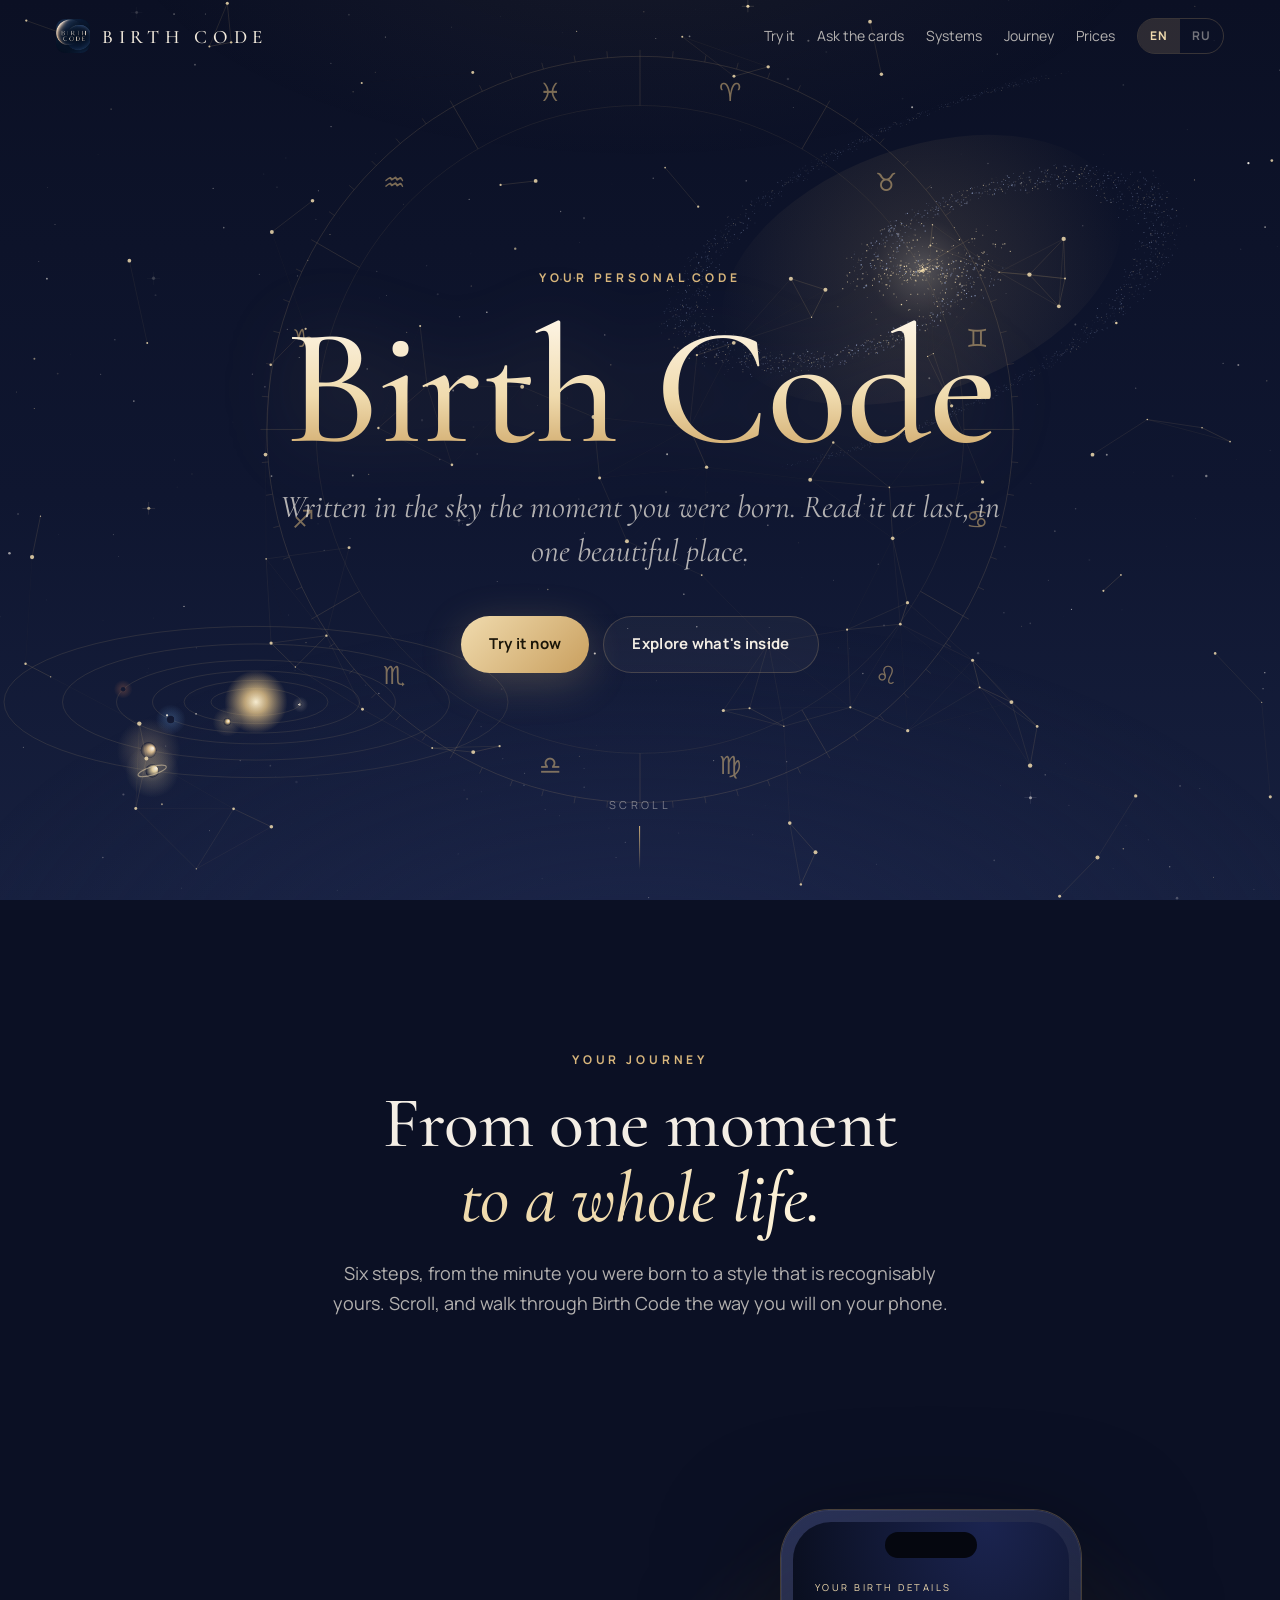
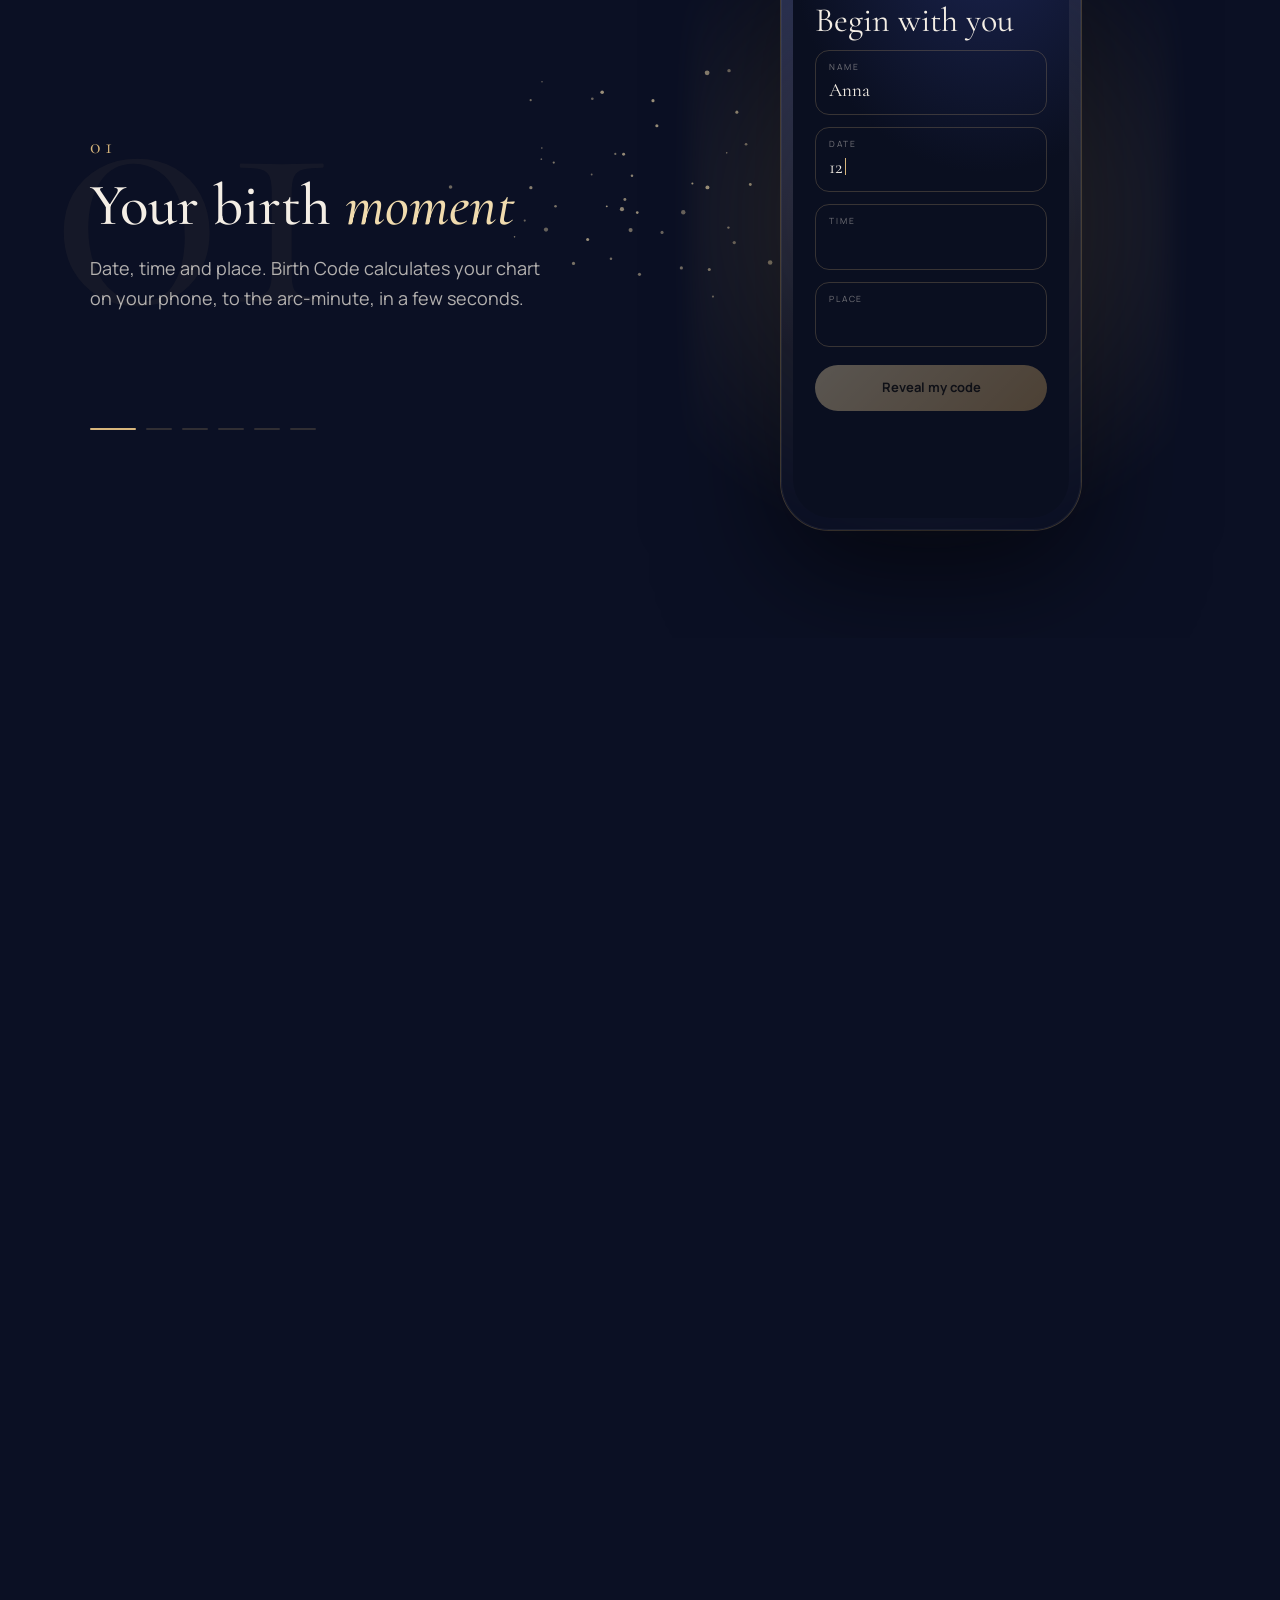
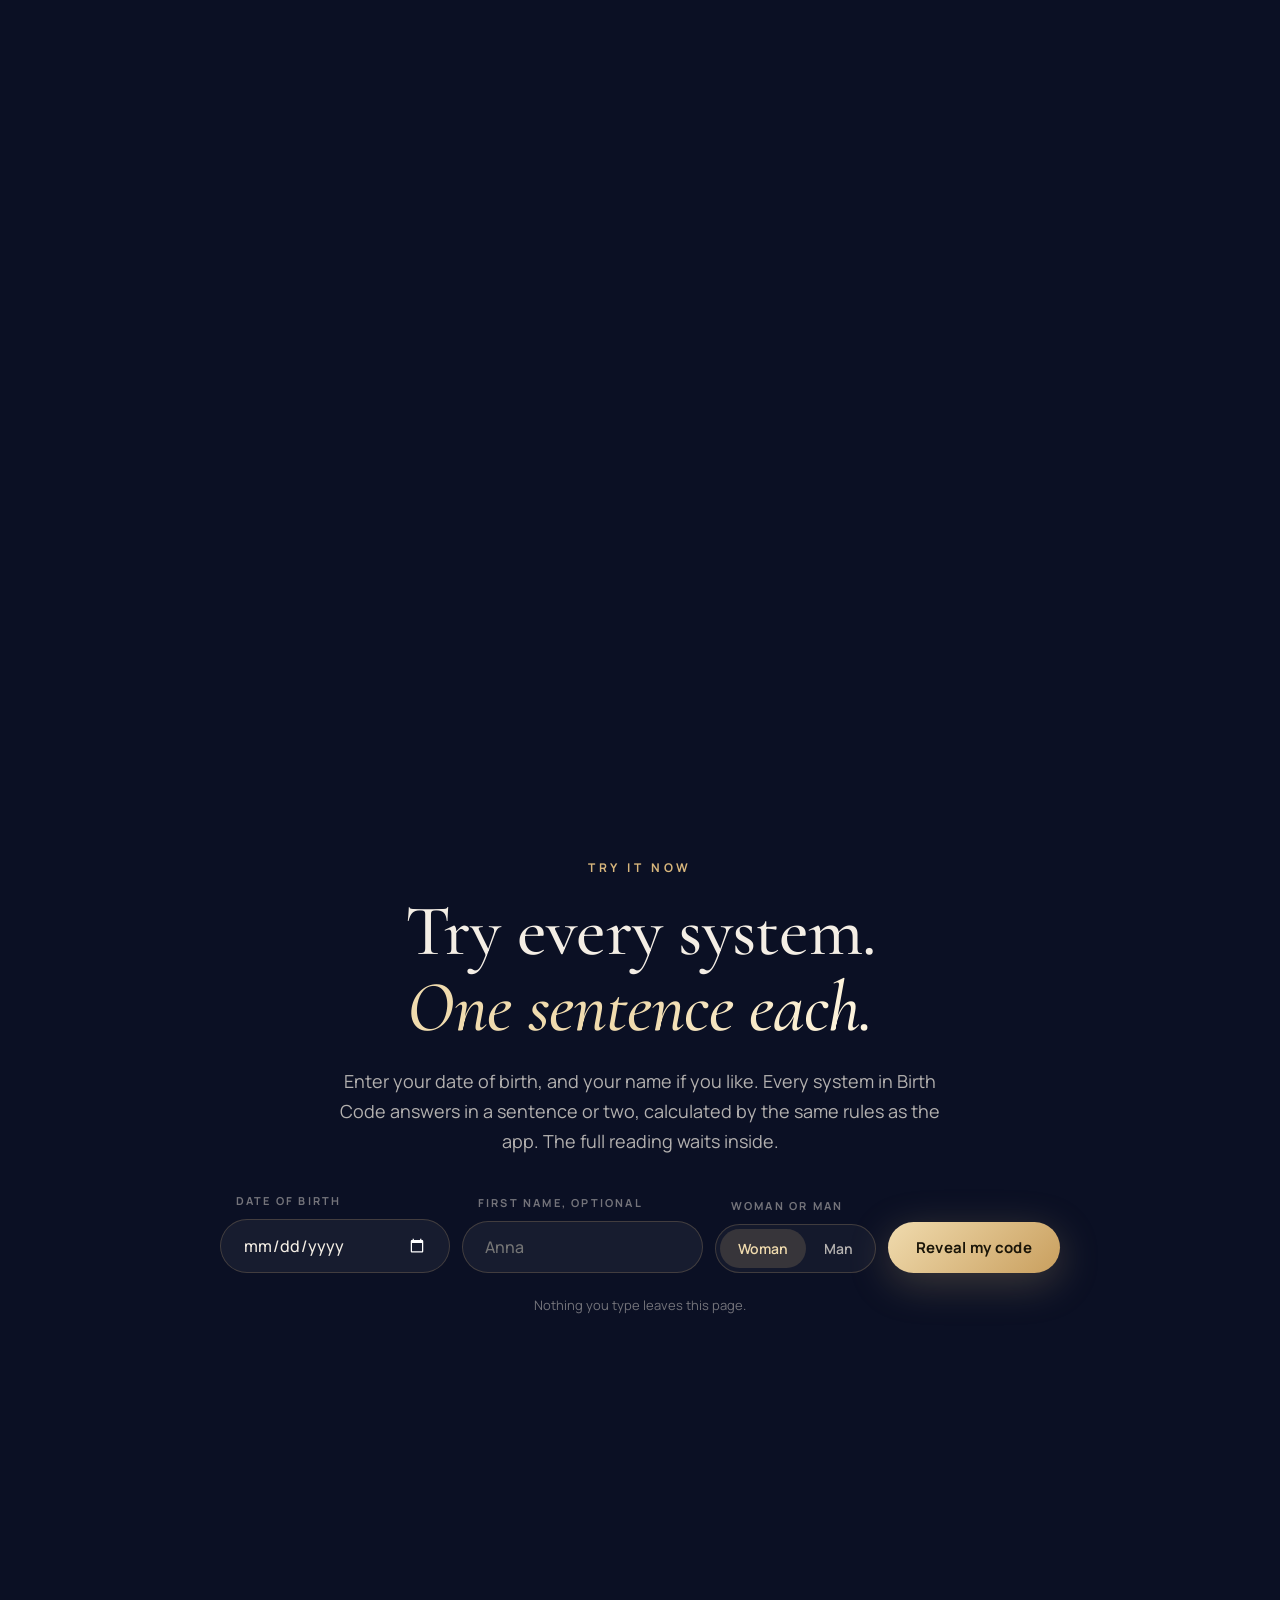
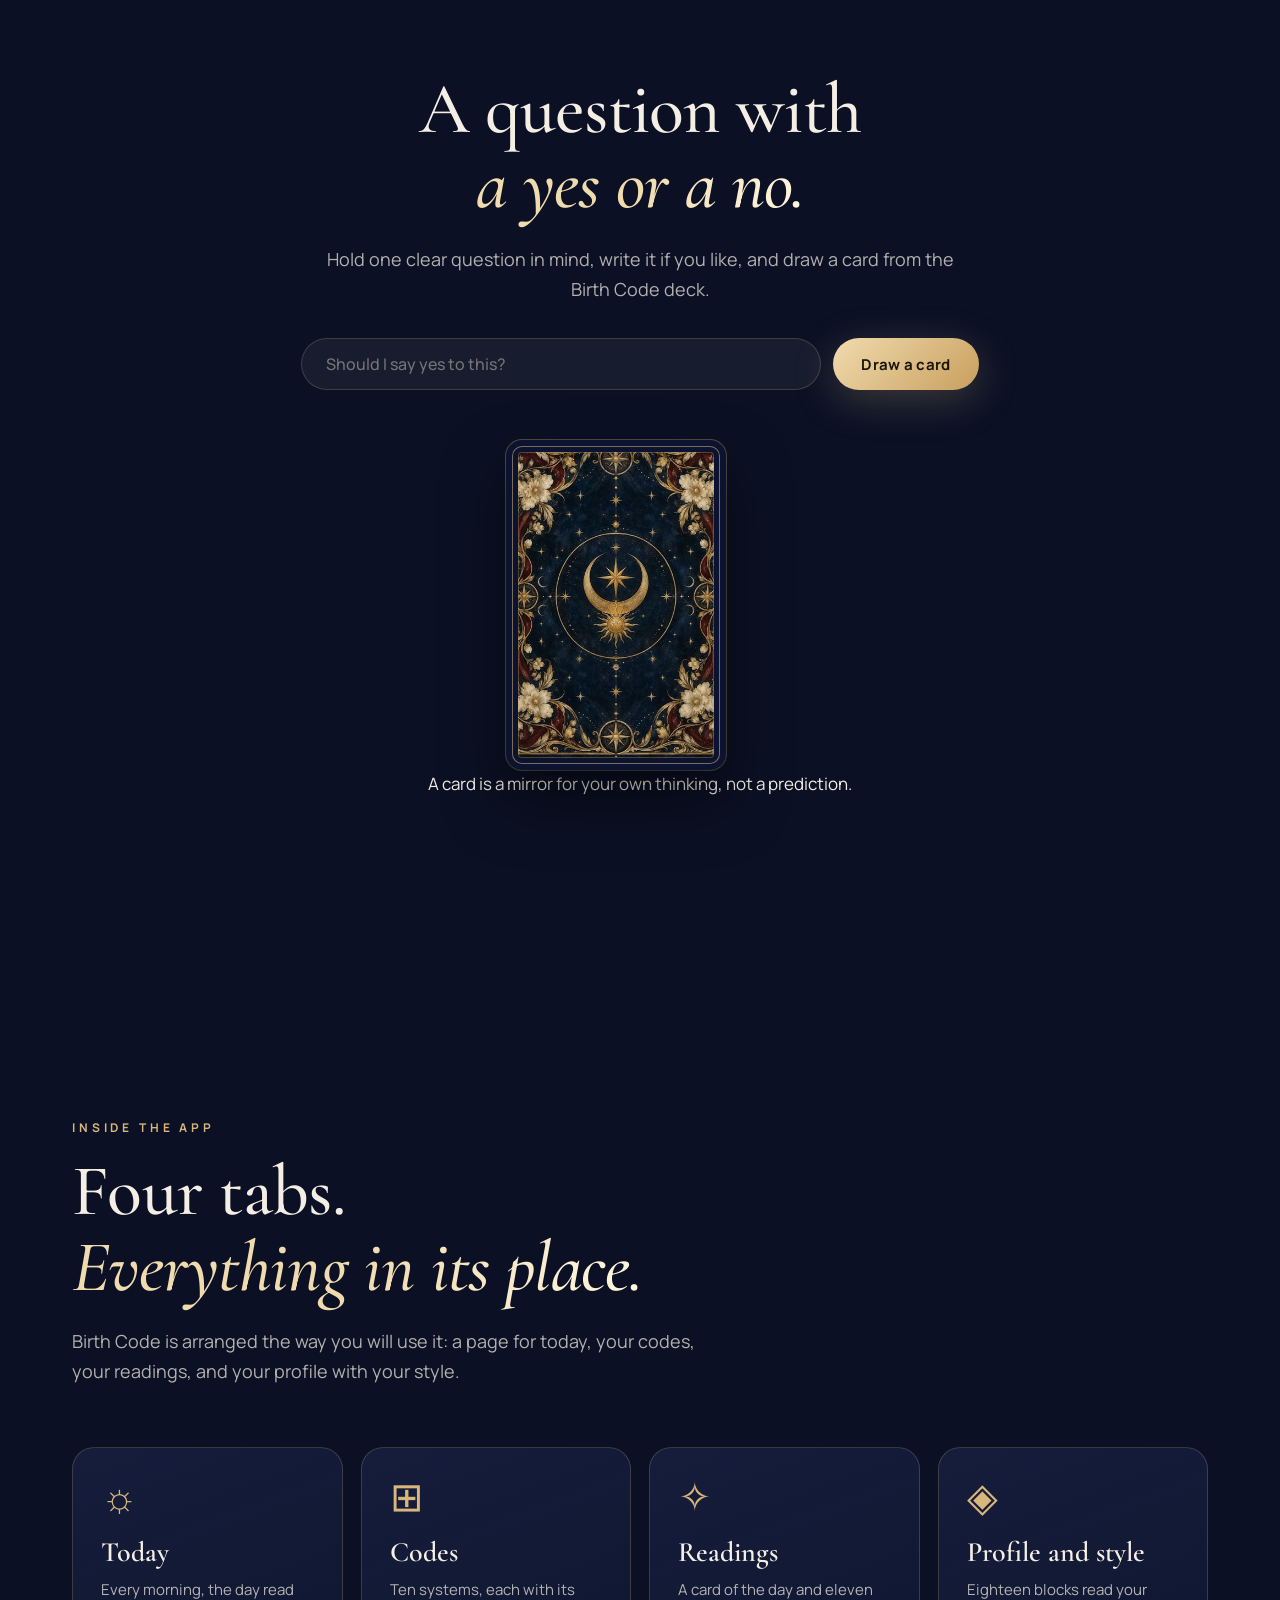
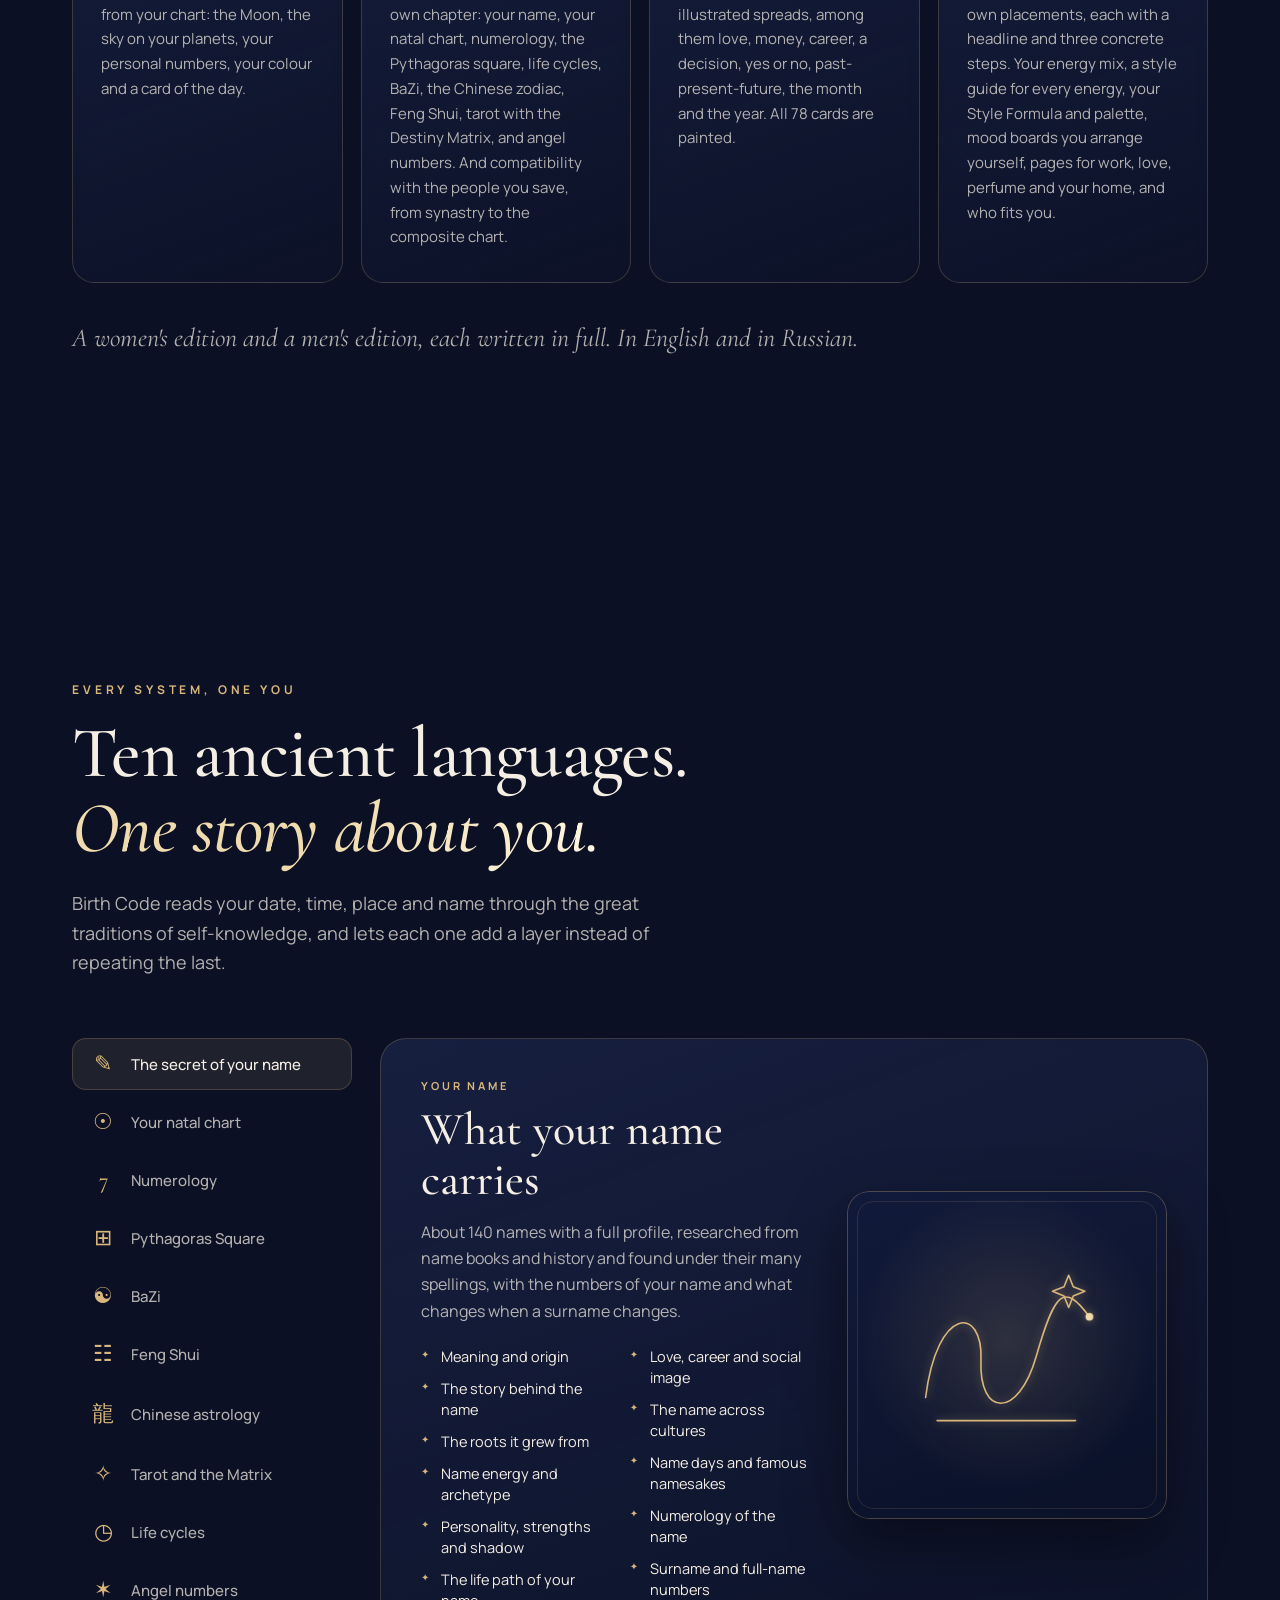
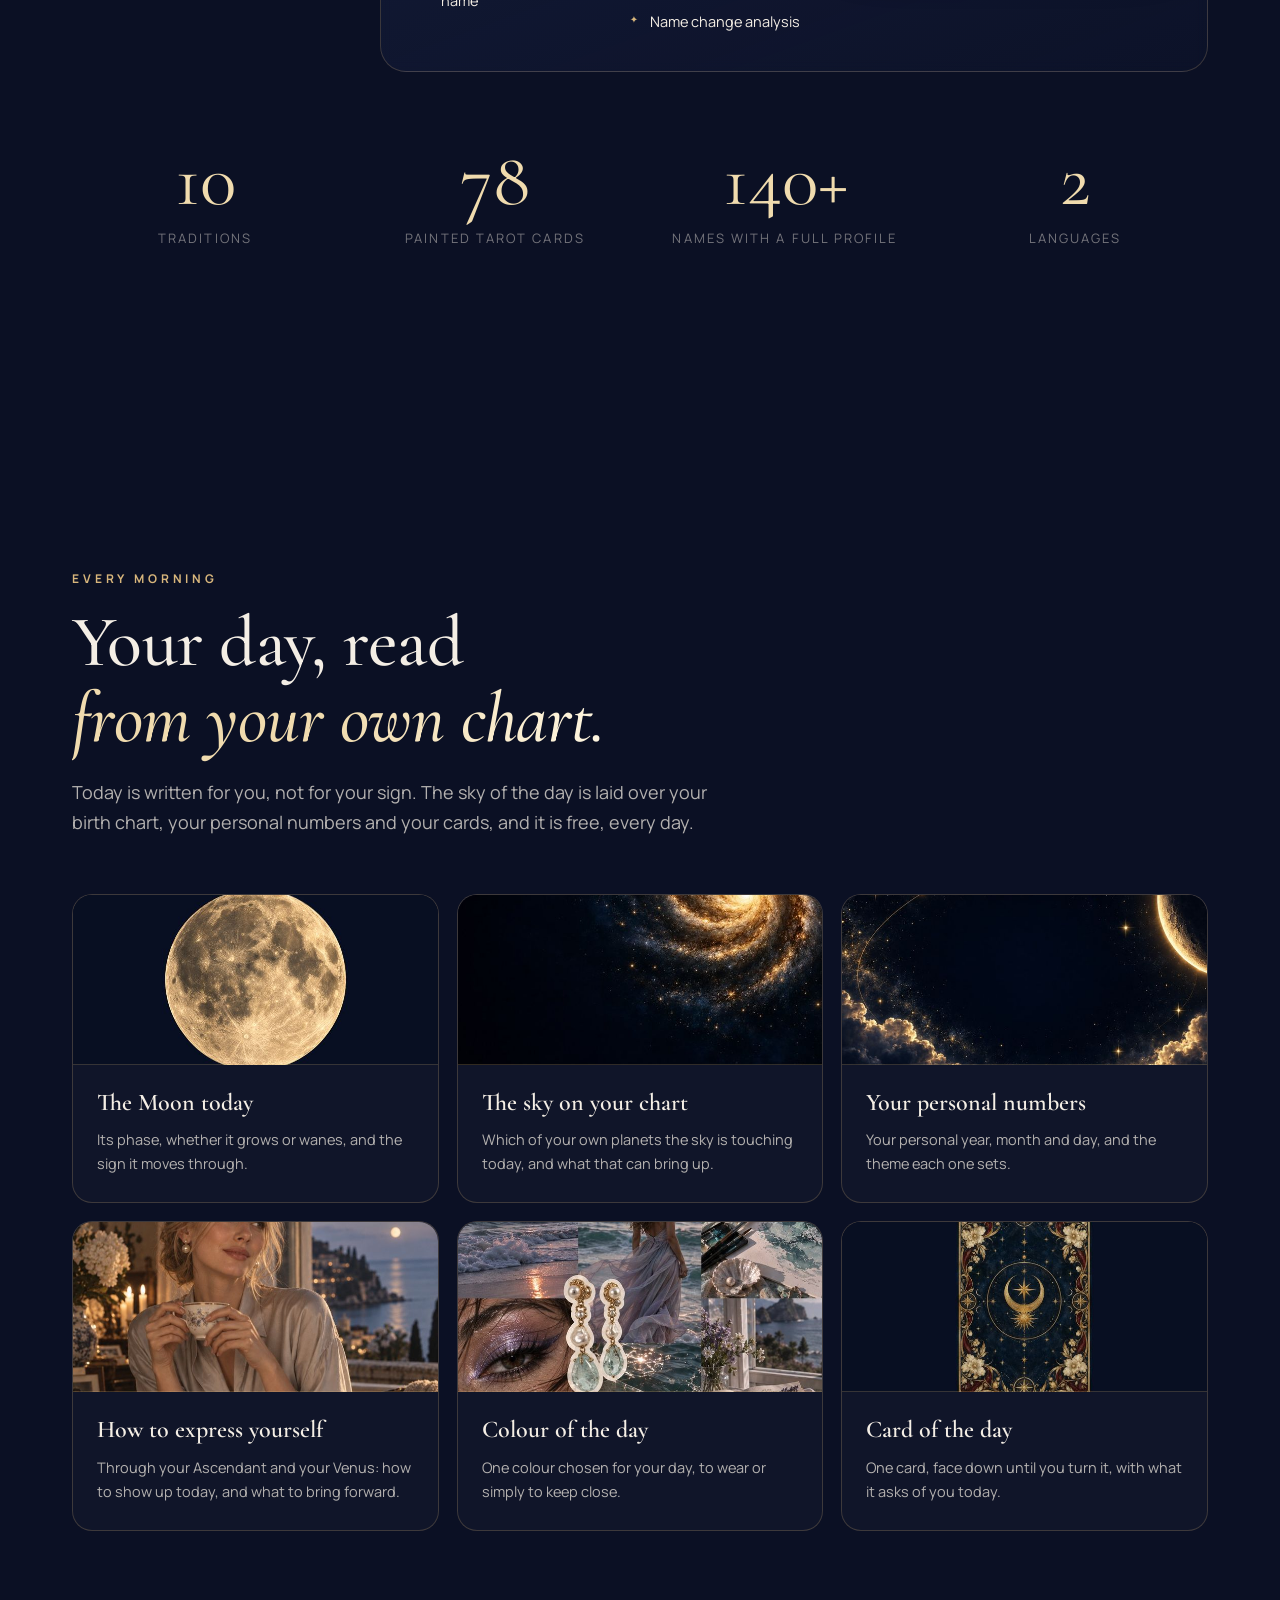
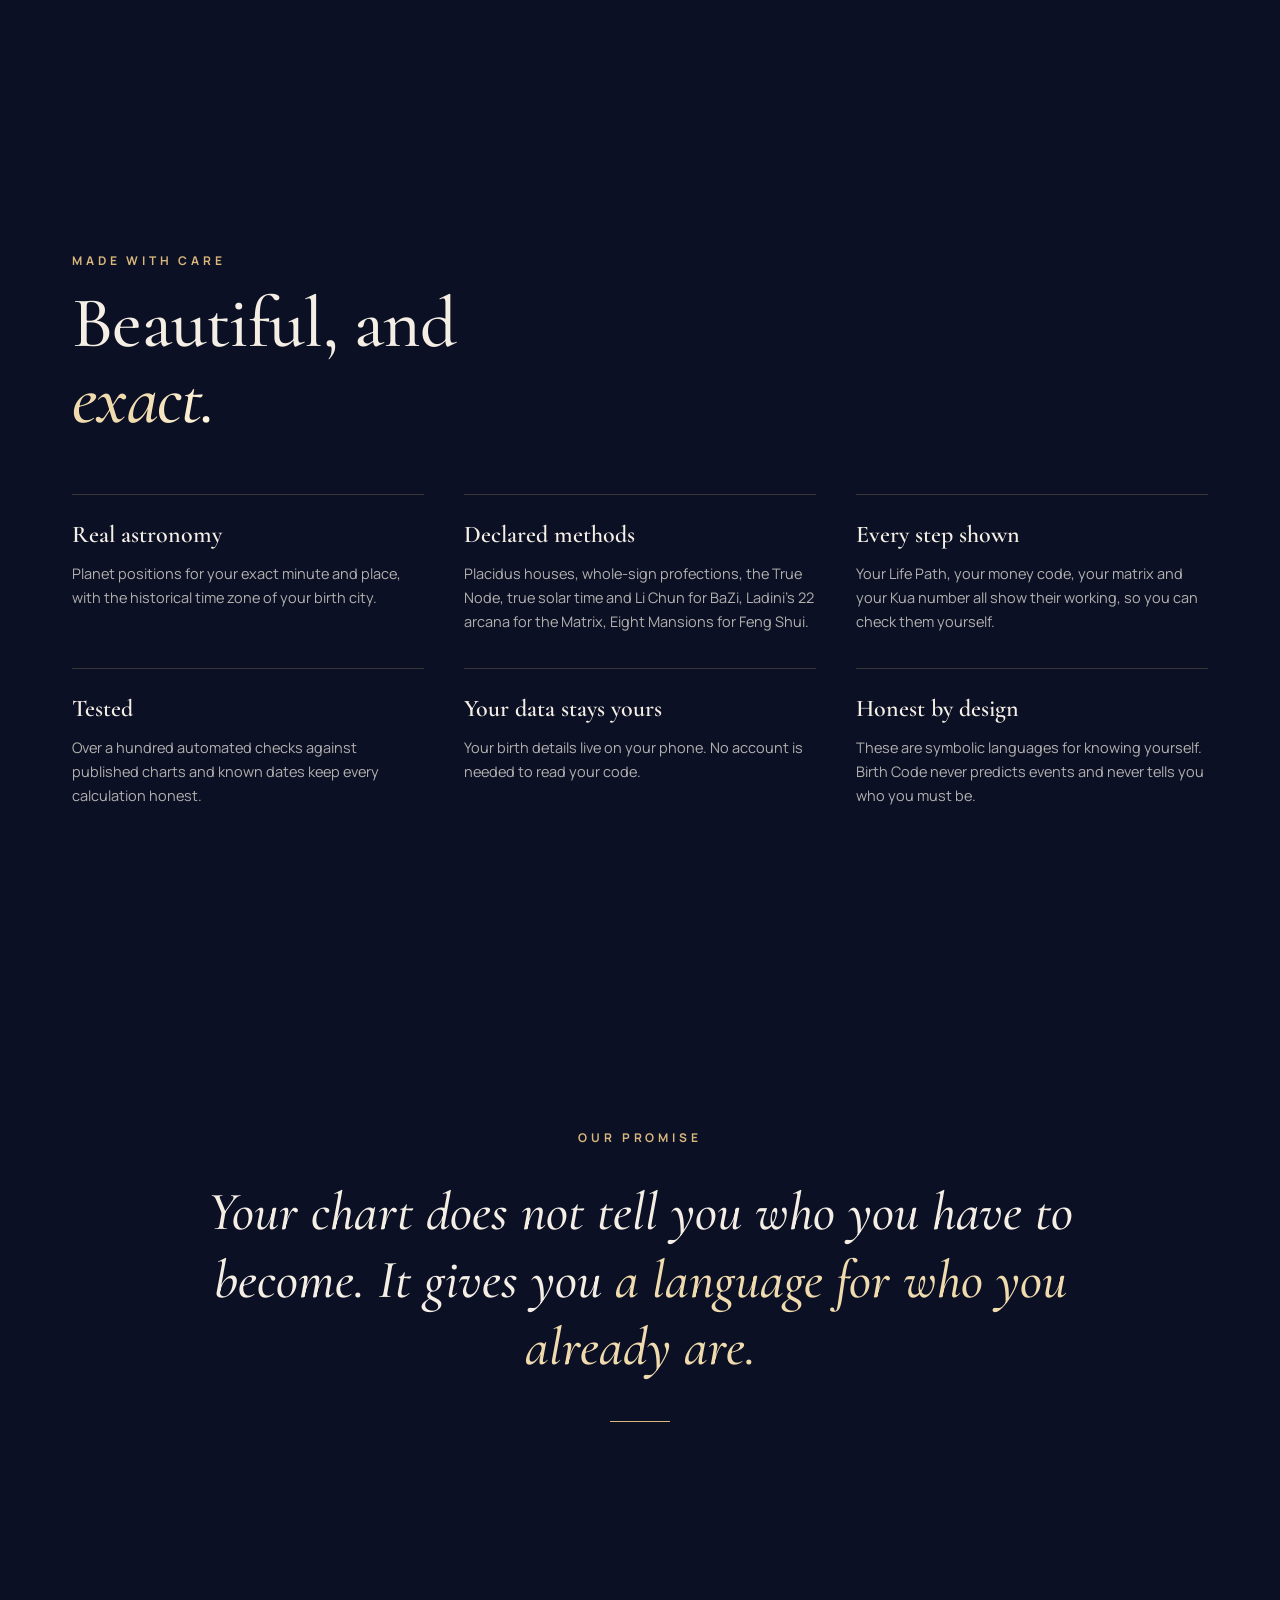
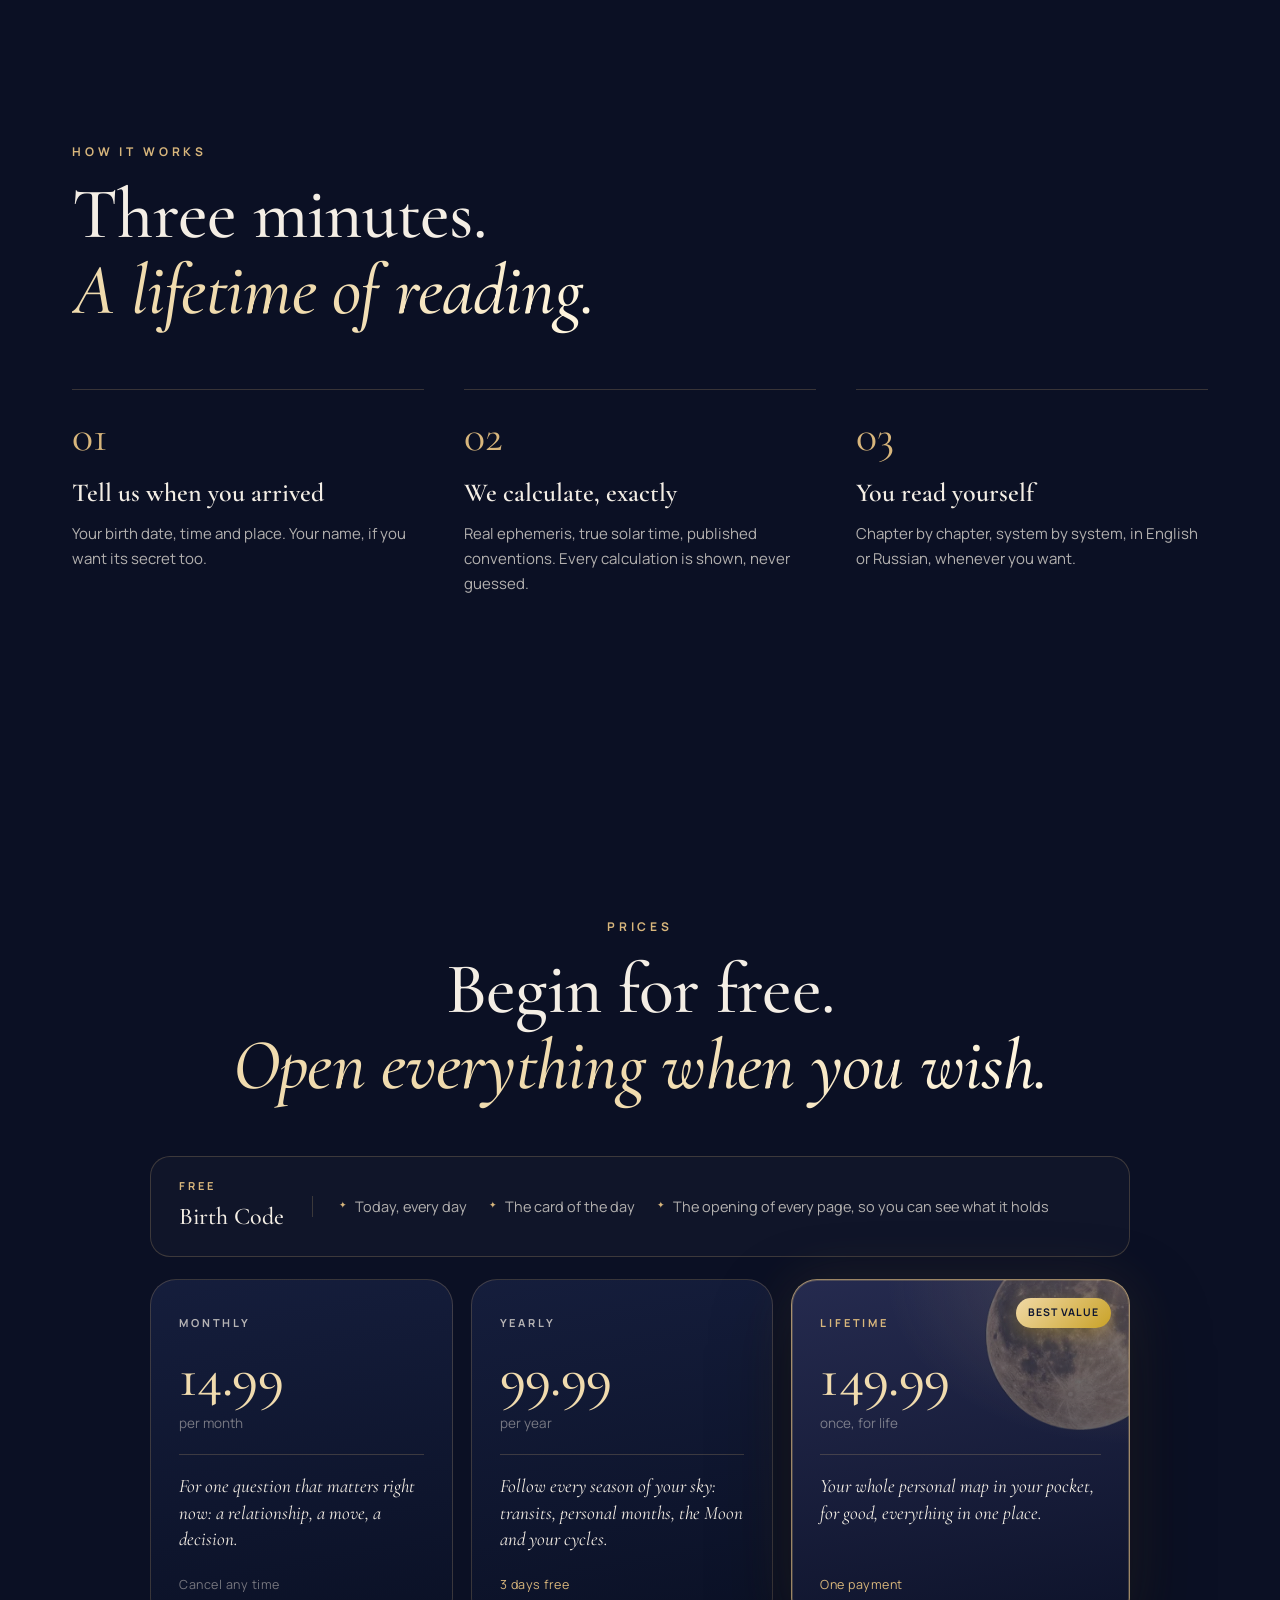
==== commit 6242cef5: "Card back, morning pictures, icon-style name, new prices, legal pages" ====
--- a/index.html
+++ b/index.html
@@ -3,12 +3,22 @@
 <head>
 <meta charset="utf-8">
 <meta name="viewport" content="width=device-width, initial-scale=1, viewport-fit=cover">
-<title>Birth Code</title>
-<meta name="description" content="Your personal code, written the moment you were born. Astrology, numerology, the secret of your name, BaZi, tarot and more, in one beautiful app.">
+<title>Birth Code: Astrology, Numerology & Tarot for iPhone</title>
+<meta name="description" content="Your natal chart, numerology, the Pythagoras square, BaZi, the Destiny Matrix and 78 painted tarot cards, calculated on your iPhone. A daily guide to your energy and your style, in English and Russian.">
 <meta name="theme-color" content="#0B1024">
-<meta property="og:title" content="Birth Code">
-<meta property="og:description" content="Your personal code, written the moment you were born.">
-<meta property="og:image" content="img/icon.png">
+<link rel="canonical" href="https://getbirthcode.app/">
+<meta property="og:type" content="website">
+<meta property="og:site_name" content="Birth Code">
+<meta property="og:url" content="https://getbirthcode.app/">
+<meta property="og:title" content="Birth Code: Astrology, Numerology & Tarot">
+<meta property="og:description" content="Your chart, your numbers and 78 painted tarot cards, calculated on your phone. A daily guide to your energy and your style.">
+<meta property="og:image" content="https://getbirthcode.app/img/icon.png">
+<meta property="og:image:alt" content="The Birth Code app icon">
+<meta name="twitter:card" content="summary">
+<meta name="twitter:title" content="Birth Code: Astrology, Numerology & Tarot">
+<meta name="twitter:description" content="Your chart, your numbers and 78 painted tarot cards, calculated on your phone.">
+<meta name="twitter:image" content="https://getbirthcode.app/img/icon.png">
+<!-- On release day, add the Smart App Banner with the real id: <meta name="apple-itunes-app" content="app-id=0000000000"> -->
 <link rel="icon" href="img/icon.png">
 <link rel="apple-touch-icon" href="img/icon.png">
 <link rel="preconnect" href="https://fonts.googleapis.com">
@@ -65,6 +75,9 @@
   header.solid { background: rgba(11, 16, 36, 0.72); backdrop-filter: blur(14px); -webkit-backdrop-filter: blur(14px); border-color: var(--line); }
   .brand { display: flex; align-items: center; gap: 12px; font-family: var(--display); font-size: 24px; letter-spacing: 0.02em; }
   .brand img { width: 34px; height: 34px; border-radius: 9px; }
+  /* The name set like the app icon (Karina, 27 Sep 2026): thin serif capitals, widely spaced. */
+  .brand span { font-size: 19px; font-weight: 500; text-transform: uppercase; letter-spacing: 0.3em; color: #F3EBDD; padding-top: 2px; white-space: nowrap; }
+  @media (max-width: 640px) { .brand span { font-size: 15px; letter-spacing: 0.22em; } } @media (max-width: 360px) { .brand { gap: 8px; } .brand img { width: 28px; height: 28px; } .brand span { font-size: 12.5px; letter-spacing: 0.16em; } }
   .nav { display: flex; align-items: center; gap: 22px; font-size: 14px; }
   .nav a.link { color: var(--ivory-soft); transition: color .2s; }
   .nav a.link:hover { color: var(--gold-light); }
@@ -193,7 +206,9 @@
   .day { display: grid; grid-template-columns: repeat(3, 1fr); gap: 18px; margin-top: 56px; }
   .dayitem { padding: 26px 24px; border-radius: 20px; border: 1px solid var(--line); background: rgba(255, 255, 255, 0.025); transition: border-color .3s ease, transform .3s ease; }
   .dayitem:hover { border-color: rgba(216, 182, 124, 0.5); transform: translateY(-3px); }
-  .dayglyph { font-size: 26px; color: var(--gold); }
+  .dayitem { overflow: hidden; }
+  .dayimg { height: 170px; margin: -26px -24px 18px; background: #090F22 center / cover no-repeat; border-bottom: 1px solid var(--line); transition: transform .6s ease; }
+  .dayitem:hover .dayimg { transform: scale(1.04); }
   .dayitem b { display: block; font-family: var(--display); font-weight: 600; font-size: 24px; margin-top: 10px; }
   .dayitem span { display: block; font-size: 14.5px; color: var(--ivory-soft); margin-top: 6px; }
   @media (max-width: 900px) { .day { grid-template-columns: 1fr; } }
@@ -245,14 +260,14 @@
   .station.turned .flip { transform: rotateY(0deg) rotateX(var(--rx, 0deg)) rotateY(var(--ry, 0deg)); }
   .station.turned.hover .flip { transition: transform .15s ease-out; }
   .face { position: absolute; inset: 0; border-radius: inherit; backface-visibility: hidden; -webkit-backface-visibility: hidden; background: #0B1430 center / cover no-repeat; }
-  .face.back { transform: rotateY(180deg);
+  .face.back { transform: rotateY(180deg); background: #0B1430 url(img/tarot/back.jpg) center / cover no-repeat !important;
     background: radial-gradient(circle at 50% 50%, rgba(216, 182, 124, 0.18), transparent 55%),
       radial-gradient(1px 1px at 20% 30%, #F0DBAE, transparent), radial-gradient(1px 1px at 70% 20%, #F0DBAE, transparent),
       radial-gradient(1px 1px at 40% 75%, #F0DBAE, transparent), radial-gradient(1px 1px at 85% 65%, #F0DBAE, transparent),
       radial-gradient(1px 1px at 15% 85%, #F0DBAE, transparent), radial-gradient(1px 1px at 60% 50%, #F0DBAE, transparent),
       linear-gradient(160deg, #141d42, #0a1128);
     box-shadow: inset 0 0 0 6px #0c1330, inset 0 0 0 7px rgba(216, 182, 124, 0.55), inset 0 0 0 12px #0c1330, inset 0 0 0 13px rgba(216, 182, 124, 0.3); }
-  .face.back::after { content: '☾ ✦ ☽'; position: absolute; inset: 0; display: flex; align-items: center; justify-content: center;
+  .face.back::after { content: none; position: absolute; inset: 0; display: flex; align-items: center; justify-content: center;
     font-family: var(--display); font-size: 30px; letter-spacing: 0.3em; color: var(--gold); text-shadow: 0 0 12px rgba(216, 182, 124, 0.7); }
   .face.front.drawnface .art { filter: none; }
   .face.front.drawnface { padding: 18%; background: radial-gradient(circle at 50% 42%, rgba(216, 182, 124, 0.2), transparent 60%), linear-gradient(160deg, #141d42, #0a1128);
@@ -307,12 +322,52 @@
   .soon { margin-top: 18px; font-size: 13px; letter-spacing: 0.14em; text-transform: uppercase; color: var(--ivory-faint); }
 
   footer {
-    border-top: 1px solid var(--line); padding: 36px clamp(20px, 6vw, 72px) 44px;
-    display: flex; flex-wrap: wrap; gap: 18px; align-items: center; justify-content: space-between;
+    border-top: 1px solid var(--line); padding: 36px clamp(16px, 6vw, 72px) 44px;
     font-size: 13px; color: var(--ivory-faint); background: rgba(11, 16, 36, 0.6);
   }
-  footer nav { display: flex; gap: 22px; }
+  footer .foot-row { display: flex; flex-wrap: wrap; gap: 14px 24px; align-items: center; justify-content: space-between; }
+  footer nav { display: flex; flex-wrap: wrap; gap: 8px 22px; }
   footer a:hover { color: var(--gold-light); }
+  footer .imprint { margin-top: 14px; line-height: 1.6; }
+  [hidden] { display: none !important; }
+
+  /* inside the app: the four tabs */
+  .inside .grid { grid-template-columns: repeat(auto-fit, minmax(240px, 1fr)); }
+  .edition { margin-top: 34px; font-family: var(--display); font-style: italic; font-size: clamp(20px, 2.4vw, 26px); color: var(--ivory-soft); }
+
+  /* prices */
+  .prices { text-align: center; }
+  .freebar { display: flex; align-items: center; gap: 28px; margin: 52px auto 0; max-width: 980px; padding: 20px 28px; border-radius: 20px; border: 1px solid var(--line); background: rgba(255, 255, 255, 0.025); text-align: left; }
+  .freebar-k span { display: block; font-size: 11px; font-weight: 700; letter-spacing: 0.26em; text-transform: uppercase; color: var(--gold); }
+  .freebar-k b { display: block; font-family: var(--display); font-weight: 500; font-size: 24px; white-space: nowrap; margin-top: 2px; }
+  .freebar ul { list-style: none; display: flex; flex-wrap: wrap; gap: 8px 22px; padding-left: 26px; border-left: 1px solid var(--line); }
+  .freebar li, .incl li { position: relative; padding-left: 16px; font-size: 14.5px; line-height: 1.5; color: var(--ivory-soft); }
+  .freebar li::before, .incl li::before { content: '✦'; position: absolute; left: 0; top: 2px; font-size: 9px; color: var(--gold); }
+  .tiers { display: grid; grid-template-columns: 1fr 1fr 1.12fr; gap: 18px; max-width: 980px; margin: 22px auto 0; align-items: stretch; }
+  .tier { position: relative; display: flex; flex-direction: column; padding: 34px 28px 28px; border-radius: 26px; border: 1px solid var(--line); background: linear-gradient(170deg, rgba(31, 41, 80, 0.55), rgba(12, 18, 40, 0.55)); text-align: left; transition: transform .35s ease, border-color .35s ease; }
+  .tier:hover { transform: translateY(-4px); border-color: rgba(216, 182, 124, 0.45); }
+  .tier-k { font-size: 11px; font-weight: 700; letter-spacing: 0.26em; text-transform: uppercase; color: var(--ivory-soft); }
+  .tier-p { margin-top: 18px; }
+  .tier-p b { display: block; font-family: var(--display); font-weight: 500; font-size: 56px; line-height: 0.95; color: var(--gold-light); letter-spacing: -0.01em; }
+  .tier-p span { display: block; margin-top: 8px; font-size: 13.5px; color: var(--ivory-faint); }
+  .tier p { margin-top: 20px; padding-top: 18px; border-top: 1px solid var(--line); font-family: var(--display); font-style: italic; font-size: 19px; line-height: 1.4; color: var(--ivory); flex: 1; }
+  .tier-s { margin-top: 22px; font-size: 12.5px; letter-spacing: 0.04em; color: var(--ivory-faint); }
+  .tier-s.gold { color: var(--gold); }
+  .tier.life { overflow: hidden; border-color: rgba(216, 182, 124, 0.7); background: radial-gradient(120% 80% at 100% 0%, rgba(216, 182, 124, 0.20), transparent 60%), linear-gradient(170deg, rgba(40, 46, 84, 0.9), rgba(14, 20, 44, 0.9)); box-shadow: 0 0 0 1px rgba(216, 182, 124, 0.25) inset, 0 30px 80px rgba(0, 0, 0, 0.45), 0 0 60px rgba(216, 182, 124, 0.12); }
+  .tier.life::after { content: ''; position: absolute; top: -40px; right: -46px; width: 190px; height: 190px; background: url(img/day/moon-cut.webp) center / contain no-repeat; opacity: 0.32; pointer-events: none; }
+  .tier.life > * { position: relative; z-index: 1; }
+  .tier.life .tier-k { color: var(--gold); }
+  .tier-badge { position: absolute !important; top: 18px; right: 18px; font-size: 10.5px; font-weight: 700; letter-spacing: 0.1em; text-transform: uppercase; color: #0F1630; background: linear-gradient(135deg, #F1D9A6, #C9A227); border-radius: 999px; padding: 6px 12px; box-shadow: 0 6px 18px rgba(201, 162, 39, 0.35); }
+  .incl { max-width: 980px; margin: 26px auto 0; display: flex; flex-direction: column; align-items: center; justify-content: center; flex-wrap: wrap; gap: 10px 26px; }
+  .incl li { text-align: left; }
+  .incl-k { font-size: 11px; font-weight: 700; letter-spacing: 0.22em; text-transform: uppercase; color: var(--gold); }
+  .incl ul { list-style: none; display: flex; flex-wrap: wrap; justify-content: center; gap: 8px 22px; }
+  .prices .fine { font-size: 13px; color: var(--ivory-faint); margin: 26px auto 0; max-width: 620px; }
+  @media (max-width: 860px) { .tiers { grid-template-columns: 1fr; max-width: 460px; } .tier.life { order: -1; } .freebar { flex-direction: column; align-items: flex-start; gap: 12px; max-width: 460px; } .freebar ul { padding-left: 0; border-left: 0; flex-direction: column; } .incl { flex-direction: column; } .incl ul { flex-direction: column; align-items: flex-start; } }
+
+  /* the release state: a quiet label, not a button, until the App Store link exists */
+  .soonpill { display: inline-flex; align-items: center; padding: 14px 26px; border-radius: 999px; border: 1px solid var(--line);
+    font-size: 13px; font-weight: 700; letter-spacing: 0.14em; text-transform: uppercase; color: var(--gold-light); background: rgba(216, 182, 124, 0.06); cursor: default; }
 
   /* the zodiac ring behind the title */
   .ring { position: absolute; left: 50%; top: 50%; width: min(92vw, 820px); aspect-ratio: 1; transform: translate(-50%, -52%); pointer-events: none; opacity: 0.55; }
@@ -364,6 +419,7 @@
   @media (max-width: 980px) { .results { grid-template-columns: repeat(2, 1fr); } }
   @media (max-width: 640px) { .results { grid-template-columns: 1fr; } .try form { flex-direction: column; align-items: stretch; } .field input, .seg { width: 100%; } .seg button { flex: 1; } }
   .try .fine { font-size: 13px; color: var(--ivory-faint); margin-top: 22px; }
+  .r p .cusp { display: block; margin-top: 8px; font-style: normal; font-size: 13px; color: var(--ivory-faint); }
 
   /* questions */
   .faq { max-width: 820px; margin: 50px auto 0; }
@@ -407,6 +463,7 @@
     <a class="link" href="#ask" data-i18n="navAsk">Ask the cards</a>
     <a class="link" href="#systems" data-i18n="navSystems">Systems</a>
     <a class="link" href="#journey" data-i18n="navJourney">Journey</a>
+    <a class="link" href="#prices" data-i18n="navPrices">Prices</a>
     <div class="lang" role="group" aria-label="Language">
       <button type="button" data-lang="en" class="on">EN</button>
       <button type="button" data-lang="ru">RU</button>
@@ -422,8 +479,9 @@
     <h1>Birth Code</h1>
     <p class="tagline" data-i18n="tagline">Written in the sky the moment you were born. Read it at last, in one beautiful place.</p>
     <div class="cta">
-      <a class="btn gold" href="#final" data-i18n="ctaMain">Get Birth Code</a>
-      <a class="btn ghost" href="#systems" data-i18n="ctaSecond">Explore what's inside</a>
+      <a class="btn gold" href="#try" data-soon data-i18n="ctaTry">Try it now</a>
+      <a class="btn gold" href="#final" data-store hidden data-i18n="ctaMain">Get Birth Code</a>
+      <a class="btn ghost" href="#inside" data-i18n="ctaSecond">Explore what's inside</a>
     </div>
     <div class="scroll-hint" data-i18n="scroll">Scroll</div>
   </section>
@@ -432,7 +490,7 @@
     <div class="jr-intro">
       <div class="eyebrow reveal" data-i18n="jrEyebrow">Your journey</div>
       <h2 class="reveal" data-i18n-html="jrTitle">From one moment<br><em>to a whole life.</em></h2>
-      <p class="lede reveal" data-i18n="jrLede">Six steps, from the minute you were born to a portrait of who you are. Scroll, and walk through Birth Code the way you will on your phone.</p>
+      <p class="lede reveal" data-i18n="jrLede">Six steps, from the minute you were born to a style that is recognisably yours. Scroll, and walk through Birth Code the way you will on your phone.</p>
     </div>
     <div class="jr-track">
       <div class="jr-sticky">
@@ -442,9 +500,9 @@
           <article class="jr-step"><span class="n">01</span><h3 data-i18n-html="jr1t">Your birth <em>moment</em></h3><p data-i18n="jr1p">Date, time and place. Birth Code calculates your chart on your phone, to the arc-minute, in a few seconds.</p></article>
           <article class="jr-step"><span class="n">02</span><h3 data-i18n-html="jr2t">Your sky, <em>drawn</em></h3><p data-i18n="jr2p">Every planet, house and aspect of the moment you arrived, in a chart you can tap and read, planet by planet.</p></article>
           <article class="jr-step"><span class="n">03</span><h3 data-i18n-html="jr3t">Ten systems, <em>one person</em></h3><p data-i18n="jr3p">Astrology, numerology, your name, the Pythagoras square, BaZi, Feng Shui, tarot and more, each opening its own chapter about you.</p></article>
-          <article class="jr-step"><span class="n">04</span><h3 data-i18n-html="jr4t">Your day, <em>from your chart</em></h3><p data-i18n="jr4p">Every morning: the Moon, your energy, your colour, a small ritual and the best hours of the day, where you are.</p></article>
-          <article class="jr-step"><span class="n">05</span><h3 data-i18n-html="jr5t">Ask <em>the cards</em></h3><p data-i18n="jr5p">A question, a card, a yes or a no. Eleven spreads for love, money, work and the choices in between.</p></article>
-          <article class="jr-step"><span class="n">06</span><h3 data-i18n-html="jr6t">Everything, <em>in one conclusion</em></h3><p data-i18n="jr6p">Who you are, your gifts, your challenges and your path, written as one portrait. Your code in three words.</p></article>
+          <article class="jr-step"><span class="n">04</span><h3 data-i18n-html="jr4t">Your day, <em>from your chart</em></h3><p data-i18n="jr4p">Every morning: the Moon and its phase, the sky touching your chart, your personal day, your colour and a card of the day.</p></article>
+          <article class="jr-step"><span class="n">05</span><h3 data-i18n-html="jr5t">Ask <em>the cards</em></h3><p data-i18n="jr5p">In Readings: a question, a card, a yes or a no. Eleven spreads for love, money and work, and all 78 cards, each one painted.</p></article>
+          <article class="jr-step"><span class="n">06</span><h3 data-i18n-html="jr6t">Your style, <em>from your chart</em></h3><p data-i18n="jr6p">Eighteen blocks, each with three concrete steps. Your energy mix, your Style Formula and palette, mood boards and who fits you.</p></article>
           <div class="jr-rail" aria-hidden="true"><i></i><i></i><i></i><i></i><i></i><i></i></div>
         </div>
         <div class="jr-phone" aria-hidden="true">
@@ -453,17 +511,17 @@
             <div class="scr scr-birth">
               <div class="e" data-i18n="jrS1e">Your birth details</div>
               <div class="t" style="margin-top:8px" data-i18n="jrS1t">Begin with you</div>
-              <div class="fld" data-v="Karina"><small data-i18n="jrName">Name</small><span></span></div>
-              <div class="fld" data-v="05 . 07 . 1999"><small data-i18n="jrDate">Date</small><span></span></div>
-              <div class="fld" data-v="18:45"><small data-i18n="jrTime">Time</small><span></span></div>
-              <div class="fld" data-v="Pushkin, Russia"><small data-i18n="jrPlace">Place</small><span></span></div>
+              <div class="fld" data-v="Anna" data-v-ru="Анна"><small data-i18n="jrName">Name</small><span></span></div>
+              <div class="fld" data-v="12 . 04 . 1994"><small data-i18n="jrDate">Date</small><span></span></div>
+              <div class="fld" data-v="08:30"><small data-i18n="jrTime">Time</small><span></span></div>
+              <div class="fld" data-v="Vienna, Austria" data-v-ru="Вена, Австрия"><small data-i18n="jrPlace">Place</small><span></span></div>
               <div class="goldbtn" data-i18n="jrReveal">Reveal my code</div>
             </div>
             <div class="scr">
               <div class="e" data-i18n="jrS2e">Natal chart</div>
               <div class="t" style="margin-top:8px" data-i18n="jrS2t">Your sky</div>
               <div class="wheel" data-jr-art="natal"></div>
-              <div class="wheel-legend"><div><b>☉ ♋︎</b><span data-i18n="jrSun">Sun</span></div><div><b>☽ ♈︎</b><span data-i18n="jrMoon">Moon</span></div><div><b>↑ ♏︎</b><span data-i18n="jrAsc">Rising</span></div></div>
+              <div class="wheel-legend"><div><b>☉ ♈︎</b><span data-i18n="jrSun">Sun</span></div><div><b>☽ ♉︎</b><span data-i18n="jrMoon">Moon</span></div><div><b>↑ ♊︎</b><span data-i18n="jrAsc">Rising</span></div></div>
             </div>
             <div class="scr">
               <div class="t" data-i18n="jrS3t">Your codes</div>
@@ -473,26 +531,30 @@
               <div class="row3"><span class="num">03</span><span class="ic">7</span><span class="nm" data-i18n="jrC3">Numerology</span><span class="go">›</span></div>
               <div class="row3"><span class="num">04</span><span class="ic">⊞</span><span class="nm" data-i18n="jrC4">Pythagoras Square</span><span class="go">›</span></div>
               <div class="row3"><span class="num">05</span><span class="ic">❁</span><span class="nm" data-i18n="jrC5">Life Cycles</span><span class="go">›</span></div>
-              <div class="row3"><span class="num">06</span><span class="ic">☯</span><span class="nm" data-i18n="jrC6">Eastern Systems</span><span class="go">›</span></div>
+              <div class="row3"><span class="num">06</span><span class="ic">☯&#xFE0E;</span><span class="nm" data-i18n="jrC6">Eastern Systems</span><span class="go">›</span></div>
               <div class="row3"><span class="num">07</span><span class="ic">✧</span><span class="nm" data-i18n="jrC7">Tarot</span><span class="go">›</span></div>
+              <div class="row3"><span class="num">08</span><span class="ic">✶</span><span class="nm" data-i18n="jrC8">Angel Numbers</span><span class="go">›</span></div>
             </div>
             <div class="scr">
               <div class="today-top"><div><div class="t" data-i18n-html="jrS4t">Good<br>evening</div><div class="e" style="margin-top:10px" data-i18n="jrS4e">Waxing gibbous · 91%</div></div><div class="mini-moon"></div></div>
-              <div class="glance"><div><b>☾</b><span data-i18n="jrMoon">Moon</span></div><div><b>♏︎</b><span data-i18n="jrEnergy">Energy</span></div><div><b>1</b><span data-i18n="jrDay">Day</span></div><div><b style="color:#7A1E30">●</b><span data-i18n="jrColour">Colour</span></div></div>
-              <div class="energy"><div class="e" data-i18n="jrS4k">Your energy</div><div class="big" data-i18n="jrScorpio">Scorpio</div><p data-i18n="jrS4p">Today your voice carries. Say less. Mean more.</p></div>
+              <div class="glance"><div><b>☾</b><span data-i18n="jrMoon">Moon</span></div><div><b>♉︎</b><span data-i18n="jrEnergy">Energy</span></div><div><b>1</b><span data-i18n="jrDay">Day</span></div><div><b style="color:#7A1E30">●</b><span data-i18n="jrColour">Colour</span></div></div>
+              <div class="energy"><div class="e" data-i18n="jrS4k">Your energy</div><div class="big" data-i18n="jrTaurus">Taurus</div><p data-i18n="jrS4p">A slow, grounded day. Say less, and let every word weigh more.</p></div>
             </div>
             <div class="scr">
               <div class="e" data-i18n="jrS5e">Ask the cards</div>
               <div class="t" style="margin-top:8px" data-i18n="jrS5t">Should I say yes?</div>
-              <div class="card5"><div class="in"><div class="f"><div data-jr-art="tarot" style="width:80%;height:80%"></div></div><div class="b"></div></div></div>
+              <div class="card5"><div class="in"><div class="f painted"></div><div class="b"></div></div></div>
               <div class="answer"><span data-i18n="jrYes">Yes</span><small data-i18n="jrStar">The Star: hope that repairs itself.</small></div>
             </div>
             <div class="scr prof">
               <div class="e" data-i18n="jrS6e">Profile</div>
-              <div class="name">Karina</div>
-              <div class="hl" data-i18n="jrS6h">A deep, intuitive nurturer</div>
-              <div class="keys"><div>☉ <span data-i18n="jrK1">Tenderness · intuition</span></div><div>☽ <span data-i18n="jrK2">Courage · speed</span></div><div>↑ <span data-i18n="jrK3">Depth · magnetism</span></div></div>
-              <div class="words3"><small data-i18n="jrS6w">Your code in three words</small><span data-i18n="jrWords">Roots · Weight · Balance</span></div>
+              <div class="name" data-i18n="jrAnna">Anna</div>
+              <div class="mix"><small data-i18n="jrS6m">Your mix</small>
+                <div class="mixrow"><b>♈︎</b><span data-i18n="jrAriesE">Aries energy</span><i>38%</i><u style="--w:38%"></u></div>
+                <div class="mixrow"><b>♊︎</b><span data-i18n="jrGeminiE">Gemini energy</span><i>27%</i><u style="--w:27%"></u></div>
+                <div class="mixrow"><b>♉︎</b><span data-i18n="jrTaurusE">Taurus energy</span><i>21%</i><u style="--w:21%"></u></div>
+              </div>
+              <div class="keys"><div>✦ <span data-i18n="jrK1">18 blocks</span></div><div>◈ <span data-i18n="jrK2">Style Formula</span></div><div>♡&#xFE0E; <span data-i18n="jrK3">Who fits you</span></div></div>
             </div>
           </div>
         </div>
@@ -504,11 +566,11 @@
     <div class="wrap">
       <div class="eyebrow reveal" data-i18n="tryEyebrow">Try it now</div>
       <h2 class="reveal" data-i18n-html="tryTitle">Try every system.<br><em>One sentence each.</em></h2>
-      <p class="lede reveal" style="margin-left:auto;margin-right:auto" data-i18n="tryLede">Enter your date of birth, and your name if you like. Every system in Birth Code answers in a sentence or two, calculated exactly as in the app. The full reading waits inside.</p>
+      <p class="lede reveal" style="margin-left:auto;margin-right:auto" data-i18n="tryLede">Enter your date of birth, and your name if you like. Every system in Birth Code answers in a sentence or two, calculated by the same rules as the app. The full reading waits inside.</p>
       <form id="tryForm" class="reveal">
         <label class="field"><span data-i18n="fDate">Date of birth</span><input id="tryDate" type="date" min="1930-01-01" max="2030-12-31" required></label>
-        <label class="field"><span data-i18n="fName">First name, optional</span><input id="tryName" type="text" maxlength="40" autocomplete="given-name" data-i18n-ph="fNamePh" placeholder="Karina"></label>
-        <div class="field"><span data-i18n="fSex">For Feng Shui</span>
+        <label class="field"><span data-i18n="fName">First name, optional</span><input id="tryName" type="text" maxlength="40" autocomplete="given-name" data-i18n-ph="fNamePh" placeholder="Anna"></label>
+        <div class="field"><span data-i18n="fSex">Woman or man</span>
           <div class="seg" role="radiogroup"><button type="button" class="on" data-sex="woman" data-i18n="fWoman">Woman</button><button type="button" data-sex="man" data-i18n="fMan">Man</button></div>
         </div>
         <button class="btn gold" type="submit" data-i18n="tryBtn">Reveal my code</button>
@@ -532,6 +594,21 @@
         <div class="askanswer" id="askAnswer" aria-live="polite"></div>
       </div>
       <p class="fine" data-i18n="askFine">A card is a mirror for your own thinking, not a prediction.</p>
+    </div>
+  </section>
+
+  <section id="inside" class="inside">
+    <div class="wrap">
+      <div class="eyebrow reveal" data-i18n="inEyebrow">Inside the app</div>
+      <h2 class="reveal" data-i18n-html="inTitle">Four tabs.<br><em>Everything in its place.</em></h2>
+      <p class="lede reveal" data-i18n="inLede">Birth Code is arranged the way you will use it: a page for today, your codes, your readings, and your profile with your style.</p>
+      <div class="grid">
+        <div class="card reveal"><div class="glyph">☼</div><h3 data-i18n="in1t">Today</h3><p data-i18n="in1p">Every morning, the day read from your chart: the Moon, the sky on your planets, your personal numbers, your colour and a card of the day.</p></div>
+        <div class="card reveal"><div class="glyph">⊞</div><h3 data-i18n="in2t">Codes</h3><p data-i18n="in2p">Ten systems, each with its own chapter: your name, your natal chart, numerology, the Pythagoras square, life cycles, BaZi, the Chinese zodiac, Feng Shui, tarot with the Destiny Matrix, and angel numbers. And compatibility with the people you save, from synastry to the composite chart.</p></div>
+        <div class="card reveal"><div class="glyph">✧</div><h3 data-i18n="in3t">Readings</h3><p data-i18n="in3p">A card of the day and eleven illustrated spreads, among them love, money, career, a decision, yes or no, past-present-future, the month and the year. All 78 cards are painted.</p></div>
+        <div class="card reveal"><div class="glyph">◈</div><h3 data-i18n="in4t">Profile and style</h3><p data-i18n="in4p">Eighteen blocks read your own placements, each with a headline and three concrete steps. Your energy mix, a style guide for every energy, your Style Formula and palette, mood boards you arrange yourself, pages for work, love, perfume and your home, and who fits you.</p></div>
+      </div>
+      <p class="edition reveal" data-i18n="inEdition">A women's edition and a men's edition, each written in full. In English and in Russian.</p>
     </div>
   </section>
 
@@ -555,7 +632,7 @@
       <div class="numbers">
         <div class="reveal"><div class="n" data-count="10">0</div><div class="l" data-i18n="n1">traditions</div></div>
         <div class="reveal"><div class="n" data-count="78">0</div><div class="l" data-i18n="n2">painted tarot cards</div></div>
-        <div class="reveal"><div class="n" data-count="400">0</div><div class="l" data-i18n="n3">names researched</div></div>
+        <div class="reveal"><div class="n" data-count="140" data-plus>0</div><div class="l" data-i18n="n3">names with a full profile</div></div>
         <div class="reveal"><div class="n" data-count="2">0</div><div class="l" data-i18n="n4">languages</div></div>
       </div>
     </div>
@@ -565,14 +642,14 @@
     <div class="wrap">
       <div class="eyebrow reveal" data-i18n="tdEyebrow">Every morning</div>
       <h2 class="reveal" data-i18n-html="tdTitle">Your day, read<br><em>from your own chart.</em></h2>
-      <p class="lede reveal" data-i18n="tdLede">Today is written for you, not for your sign. The sky of the day is laid over your birth chart, your personal numbers and your cards.</p>
+      <p class="lede reveal" data-i18n="tdLede">Today is written for you, not for your sign. The sky of the day is laid over your birth chart, your personal numbers and your cards, and it is free, every day.</p>
       <div class="day">
-        <div class="dayitem reveal"><div class="dayglyph">☽</div><b data-i18n="d1t">The Moon today</b><span data-i18n="d1p">Its phase, whether it grows or wanes, its sign and what it is good for: beauty, a new routine, study, rest.</span></div>
-        <div class="dayitem reveal"><div class="dayglyph">✦</div><b data-i18n="d2t">Your energy</b><span data-i18n="d2p">The theme of your day, your personal day number and what the planets touch in your own chart.</span></div>
-        <div class="dayitem reveal"><div class="dayglyph">◈</div><b data-i18n="d3t">Style today</b><span data-i18n="d3p">The colour of the day, gold or silver, the mood of your look, beauty and fragrance.</span></div>
-        <div class="dayitem reveal"><div class="dayglyph">✧</div><b data-i18n="d4t">Card of the day</b><span data-i18n="d4p">One card, face down until you turn it, with what it asks of you today.</span></div>
-        <div class="dayitem reveal"><div class="dayglyph">☼</div><b data-i18n="d5t">Your horoscope</b><span data-i18n="d5p">Love, work, money and energy, from the real transits to your natal planets.</span></div>
-        <div class="dayitem reveal"><div class="dayglyph">⚘</div><b data-i18n="d6t">Guidance</b><span data-i18n="d6p">What the day is good for, what to avoid, your best hours, your lucky number and symbol.</span></div>
+        <div class="dayitem reveal"><div class="dayimg" style="background-image:url(img/day/moon.jpg)"></div><b data-i18n="d1t">The Moon today</b><span data-i18n="d1p">Its phase, whether it grows or wanes, and the sign it moves through.</span></div>
+        <div class="dayitem reveal"><div class="dayimg" style="background-image:url(img/day/sky.jpg)"></div><b data-i18n="d2t">The sky on your chart</b><span data-i18n="d2p">Which of your own planets the sky is touching today, and what that can bring up.</span></div>
+        <div class="dayitem reveal"><div class="dayimg" style="background-image:url(img/day/numbers.jpg)"></div><b data-i18n="d3t">Your personal numbers</b><span data-i18n="d3p">Your personal year, month and day, and the theme each one sets.</span></div>
+        <div class="dayitem reveal"><div class="dayimg" style="background-image:url(img/day/express.jpg)"></div><b data-i18n="d4t">How to express yourself</b><span data-i18n="d4p">Through your Ascendant and your Venus: how to show up today, and what to bring forward.</span></div>
+        <div class="dayitem reveal"><div class="dayimg" style="background-image:url(img/day/colour.jpg)"></div><b data-i18n="d5t">Colour of the day</b><span data-i18n="d5p">One colour chosen for your day, to wear or simply to keep close.</span></div>
+        <div class="dayitem reveal"><div class="dayimg" style="background-image:url(img/day/card.jpg)"></div><b data-i18n="d6t">Card of the day</b><span data-i18n="d6p">One card, face down until you turn it, with what it asks of you today.</span></div>
       </div>
     </div>
   </section>
@@ -612,6 +689,51 @@
     </div>
   </section>
 
+  <section id="prices" class="prices">
+    <div class="wrap">
+      <div class="eyebrow reveal" data-i18n="prEyebrow">Prices</div>
+      <h2 class="reveal" data-i18n-html="prTitle">Begin for free.<br><em>Open everything when you wish.</em></h2>
+      <div class="freebar reveal">
+        <div class="freebar-k"><span data-i18n="prFreeK">Free</span><b data-i18n="prFreeT">Birth Code</b></div>
+        <ul>
+          <li data-i18n="prF1">Today, every day</li>
+          <li data-i18n="prF2">The card of the day</li>
+          <li data-i18n="prF3">The opening of every page, so you can see what it holds</li>
+        </ul>
+      </div>
+      <div class="tiers">
+        <div class="tier reveal">
+          <div class="tier-k" data-i18n="plM">Monthly</div>
+          <div class="tier-p"><b>14.99</b><span data-i18n="plMp">per month</span></div>
+          <p data-i18n="plMl">For one question that matters right now: a relationship, a move, a decision.</p>
+          <div class="tier-s" data-i18n="plMs">Cancel any time</div>
+        </div>
+        <div class="tier reveal">
+          <div class="tier-k" data-i18n="plY">Yearly</div>
+          <div class="tier-p"><b>99.99</b><span data-i18n="plYp">per year</span></div>
+          <p data-i18n="plYl">Follow every season of your sky: transits, personal months, the Moon and your cycles.</p>
+          <div class="tier-s gold" data-i18n="plYs">3 days free</div>
+        </div>
+        <div class="tier life reveal">
+          <div class="tier-badge" data-i18n="prBest">Best value</div>
+          <div class="tier-k" data-i18n="plL">Lifetime</div>
+          <div class="tier-p"><b>149.99</b><span data-i18n="plLp">once, for life</span></div>
+          <p data-i18n="plLl">Your whole personal map in your pocket, for good, everything in one place.</p>
+          <div class="tier-s gold" data-i18n="plLs">One payment</div>
+        </div>
+      </div>
+      <div class="incl reveal">
+        <div class="incl-k" data-i18n="plIncl">Every plan opens everything</div>
+        <ul>
+          <li data-i18n="prP1">Every code, reading and style page in full</li>
+          <li data-i18n="prP2">All 18 blocks, your Style Formula, palettes and mood boards</li>
+          <li data-i18n="prP3">Compatibility, every spread and all 78 cards</li>
+        </ul>
+      </div>
+      <p class="fine reveal" data-i18n="prFine">Prices are shown in your local currency in the App Store. Payment is handled by Apple; subscriptions renew automatically and can be cancelled at any time in your Apple ID settings.</p>
+    </div>
+  </section>
+
   <section id="faq">
     <div class="wrap">
       <div class="eyebrow reveal" style="text-align:center" data-i18n="faqEyebrow">Questions</div>
@@ -625,17 +747,19 @@
         <details class="reveal"><summary data-i18n="q6">Which languages is it in?</summary><p data-i18n="a6">English and Russian, fully written in both, and you can switch at the top of any page.</p></details>
         <details class="reveal"><summary data-i18n="q7">Can I read my partner or my friends too?</summary><p data-i18n="a7">Yes. Save the people who matter to you and read your compatibility, from simple element harmony to the real contacts between your two charts.</p></details>
         <details class="reveal"><summary data-i18n="q8">Why do different apps give different results?</summary><p data-i18n="a8">Because schools use different conventions: house systems, the day boundary in BaZi, how numbers are reduced. Birth Code chooses one convention for each system, names it, and uses it the same way for everyone.</p></details>
-        <details class="reveal"><summary data-i18n="q9">Is it only for women?</summary><p data-i18n="a9">Birth Code is written with women in mind, in tone and in its image and style guidance. Men can read their code too, in a shorter edition.</p></details>
+        <details class="reveal"><summary data-i18n="q9">Is it only for women?</summary><p data-i18n="a9">No. Birth Code has a women's edition and a men's edition, each written in full, with its own tone and its own style guidance. You choose yours with your birth details and can change it at any time.</p></details>
       </div>
     </div>
   </section>
 
   <section id="final" class="final">
     <div class="wrap">
-      <div class="eyebrow reveal" data-i18n="fEyebrow">Coming to the App Store</div>
+      <div class="eyebrow reveal" data-soon data-i18n="fEyebrow">Coming to the App Store</div>
+      <div class="eyebrow reveal" data-store hidden data-i18n="fEyebrowLive">On the App Store</div>
       <h2 class="reveal" data-i18n-html="fTitle">Your code has been waiting.<br><em>Come and read it.</em></h2>
       <div class="cta reveal">
-        <span class="btn gold" data-i18n="fCta">Coming soon to the App Store</span>
+        <span class="soonpill" data-soon data-i18n="fCta">Coming soon to the App Store</span>
+        <a class="btn gold" data-store hidden href="#" data-i18n="fStore">Download on the App Store</a>
       </div>
       <p class="soon reveal" data-i18n="fSoon">iPhone · English and Russian</p>
     </div>
@@ -643,8 +767,11 @@
 </main>
 
 <footer>
-  <div>© <span id="year"></span> Birth Code</div>
-  <div data-i18n="footNote">Made with care, under the stars.</div>
+  <div class="foot-row">
+    <div>© <span id="year"></span> Birth Code · <span data-i18n="footNote">Made with care, under the stars.</span></div>
+    <nav aria-label="Legal"><a href="privacy.html" data-i18n="footPrivacy">Privacy</a><a href="terms.html" data-i18n="footTerms">Terms</a><a href="support.html" data-i18n="footSupport">Support</a></nav>
+  </div>
+  <div class="imprint"><span data-i18n="footPublisher">Published by Loaded AG, Klostergutstrasse 4, 8252 Schlatt TG, Switzerland · UID CHE-413.943.367</span> · <a href="mailto:hello@loaded.ch">hello@loaded.ch</a></div>
 </footer>
 
 <script src="cny.js"></script>
@@ -883,6 +1010,16 @@
   window.addEventListener('resize', buildConstellations);
 })();
 
+/* ---------- the App Store link ----------
+   RELEASE DAY: paste the App Store address below (and add the apple-itunes-app meta tag in <head>). While it is empty,
+   the page honestly says "Coming soon" and shows no download button. */
+const APP_STORE_URL = ''; // e.g. 'https://apps.apple.com/app/birth-code/id0000000000'
+(() => {
+  if (!APP_STORE_URL) return;
+  document.querySelectorAll('[data-store]').forEach((el) => { el.hidden = false; if (el.tagName === 'A') { el.href = APP_STORE_URL; el.rel = 'noopener'; } });
+  document.querySelectorAll('[data-soon]').forEach((el) => { el.hidden = true; });
+})();
+
 /* ---------- header, reveals and the card spotlight ---------- */
 (() => {
   const header = document.getElementById('top');
@@ -928,11 +1065,11 @@
       if (!e.isIntersecting) continue;
       const el = e.target, target = Number(el.dataset.count);
       counters.unobserve(el);
-      if (reduce) { el.textContent = target; continue; }
+      if (reduce) { el.textContent = target + ('plus' in el.dataset ? '+' : ''); continue; }
       const t0 = performance.now(), dur = 1600;
       const step = (now) => {
         const k = Math.min(1, (now - t0) / dur), eased = 1 - Math.pow(1 - k, 3);
-        el.textContent = Math.round(target * eased) + (k === 1 && target >= 400 ? '+' : '');
+        el.textContent = Math.round(target * eased) + (k === 1 && 'plus' in el.dataset ? '+' : '');
         if (k < 1) requestAnimationFrame(step);
       };
       requestAnimationFrame(step);
@@ -993,12 +1130,26 @@
 
 /* ---------- try every system: the same rules the app uses ---------- */
 window.BC = (() => {
-  const SIGNS = [
-    ['capricorn', '♑︎', 1, 19], ['aquarius', '♒︎', 2, 18], ['pisces', '♓︎', 3, 20], ['aries', '♈︎', 4, 19],
-    ['taurus', '♉︎', 5, 20], ['gemini', '♊︎', 6, 20], ['cancer', '♋︎', 7, 22], ['leo', '♌︎', 8, 22],
-    ['virgo', '♍︎', 9, 22], ['libra', '♎︎', 10, 22], ['scorpio', '♏︎', 11, 21], ['sagittarius', '♐︎', 12, 21],
-  ];
-  const sunSign = (m, d) => { const i = SIGNS.findIndex(([, , month]) => month === m); return d <= SIGNS[i][3] ? SIGNS[i] : SIGNS[(i + 1) % 12]; };
+  const jdn = (y, m, d) => { const a = Math.floor((14 - m) / 12), yy = y + 4800 - a, mm = m + 12 * a - 3; return d + Math.floor((153 * mm + 2) / 5) + 365 * yy + Math.floor(yy / 4) - Math.floor(yy / 100) + Math.floor(yy / 400) - 32045; };
+  // Sun sign from the Sun's real position (Meeus, low precision: about 0.01°), not from fixed calendar dates.
+  // Without a birth time the day is open: anywhere on Earth, a birthday runs from 26 hours before to 24 hours after
+  // noon UTC (half an hour of margin added). If the Sun changes sign inside that window, the sign depends on the time and place of birth: a cusp.
+  const SIGNS = [['aries', '♈︎'], ['taurus', '♉︎'], ['gemini', '♊︎'], ['cancer', '♋︎'], ['leo', '♌︎'], ['virgo', '♍︎'],
+    ['libra', '♎︎'], ['scorpio', '♏︎'], ['sagittarius', '♐︎'], ['capricorn', '♑︎'], ['aquarius', '♒︎'], ['pisces', '♓︎']];
+  const sunLongitude = (jd) => {
+    const T = (jd - 2451545) / 36525, rad = Math.PI / 180;
+    const L0 = 280.46646 + 36000.76983 * T + 0.0003032 * T * T;
+    const M = (357.52911 + 35999.05029 * T - 0.0001537 * T * T) * rad;
+    const C = (1.914602 - 0.004817 * T - 0.000014 * T * T) * Math.sin(M) + (0.019993 - 0.000101 * T) * Math.sin(2 * M) + 0.000289 * Math.sin(3 * M);
+    const lambda = L0 + C - 0.00569 - 0.00478 * Math.sin((125.04 - 1934.136 * T) * rad);
+    return ((lambda % 360) + 360) % 360;
+  };
+  const signAt = (jd) => Math.floor(sunLongitude(jd) / 30);
+  const sunSign = (y, m, d) => {
+    const noon = jdn(y, m, d);                       // the Julian Day number is noon UTC of that date
+    const i = signAt(noon), cusp = signAt(noon - 26.5 / 24) !== i || signAt(noon + 24.5 / 24) !== i;
+    return [...SIGNS[i], cusp];
+  };
   const digitSum = (n) => String(Math.abs(n)).split('').reduce((a, b) => a + Number(b), 0);
   const reduce = (n, masters = true) => { let x = Math.abs(n); while (x > 9 && !(masters && [11, 22, 33].includes(x))) x = digitSum(x); return x; };
   const single = (n) => { let x = Math.abs(n); while (x > 9) x = digitSum(x); return x; };
@@ -1010,7 +1161,6 @@
   const element = (y, m, d) => ['wood', 'fire', 'earth', 'metal', 'water'][Math.floor((((chineseYear(y, m, d) - 4) % 10) + 10) % 10 / 2)];
   const birthCard = (y, m, d) => { let x = digitSum(d + m + y); while (x > 22) x = digitSum(x); return x === 22 ? 0 : x; };
   // BaZi Day Master: the day stem of the continuous sexagenary count (27 Jan 2019 = jia zi)
-  const jdn = (y, m, d) => { const a = Math.floor((14 - m) / 12), yy = y + 4800 - a, mm = m + 12 * a - 3; return d + Math.floor((153 * mm + 2) / 5) + 365 * yy + Math.floor(yy / 4) - Math.floor(yy / 100) + Math.floor(yy / 400) - 32045; };
   const STEMS = ['jia', 'yi', 'bing', 'ding', 'wu', 'ji', 'geng', 'xin', 'ren', 'gui'];
   const dayMaster = (y, m, d) => STEMS[(((jdn(y, m, d) - 1) % 10) + 10) % 10];
   // Feng Shui, Eight Mansions: the year turns at the start of spring
@@ -1026,7 +1176,8 @@
   // Pythagoras square: the strongest cell
   const square = (y, m, d) => {
     const dd = String(d).padStart(2, '0'), digits = (dd + String(m).padStart(2, '0') + y).split('').map(Number);
-    const w1 = digits.reduce((a, b) => a + b, 0), w2 = digitSum(w1), w3 = Math.abs(w1 - 2 * Number(dd[0])), w4 = digitSum(w3);
+    // as in the app: subtract twice the first digit of the day written WITHOUT a leading zero (05.07.1999 → 40, 4, 30, 3)
+    const w1 = digits.reduce((a, b) => a + b, 0), w2 = digitSum(w1), w3 = w1 - 2 * Number(String(d)[0]), w4 = digitSum(w3);
     const all = [...digits, ...String(w1).split(''), ...String(w2).split(''), ...String(w3).split(''), ...String(w4).split('')].map(Number);
     const cnt = {}; for (let i = 1; i <= 9; i++) cnt[i] = 0; all.forEach((x) => { if (x >= 1) cnt[x]++; });
     const best = [1, 2, 3, 4, 5, 6, 7, 8, 9].sort((a, b) => cnt[b] - cnt[a])[0];
@@ -1041,8 +1192,10 @@
   const money = (y, m, d) => [single(d), single(m), single(digitSum(y)), single(digitSum(Number(String(d).padStart(2, '0') + String(m).padStart(2, '0') + y)))];
   const LATIN = { a: 1, j: 1, s: 1, b: 2, k: 2, t: 2, c: 3, l: 3, u: 3, d: 4, m: 4, v: 4, e: 5, n: 5, w: 5, f: 6, o: 6, x: 6, g: 7, p: 7, y: 7, h: 8, q: 8, z: 8, i: 9, r: 9 };
   const CYR = { 'а': 1, 'б': 2, 'в': 3, 'г': 4, 'д': 5, 'е': 6, 'ё': 7, 'ж': 8, 'з': 9, 'и': 1, 'й': 2, 'к': 3, 'л': 4, 'м': 5, 'н': 6, 'о': 7, 'п': 8, 'р': 9, 'с': 1, 'т': 2, 'у': 3, 'ф': 4, 'х': 5, 'ц': 6, 'ч': 7, 'ш': 8, 'щ': 9, 'ъ': 1, 'ы': 2, 'ь': 3, 'э': 4, 'ю': 5, 'я': 6 };
+  // Latin accents are dropped as in the app; Russian й and ё stay letters of their own (й = 2, ё = 7)
+  const STRIP = { 'à': 'a', 'á': 'a', 'â': 'a', 'ä': 'a', 'ã': 'a', 'å': 'a', 'è': 'e', 'é': 'e', 'ê': 'e', 'ë': 'e', 'ì': 'i', 'í': 'i', 'î': 'i', 'ï': 'i', 'ò': 'o', 'ó': 'o', 'ô': 'o', 'ö': 'o', 'õ': 'o', 'ù': 'u', 'ú': 'u', 'û': 'u', 'ü': 'u', 'ç': 'c', 'ñ': 'n', 'ß': 's' };
   const nameNumber = (name) => {
-    const words = name.toLowerCase().normalize('NFD').replace(/[̀-ͯ]/g, '').split(/[\s-]+/).filter(Boolean);
+    const words = [...name.normalize('NFC').toLowerCase()].map((c) => STRIP[c] || c).join('').split(/[\s-]+/).filter(Boolean);
     if (!words.length) return null;
     const per = words.map((w) => reduce([...w].reduce((a, ch) => a + (LATIN[ch] || CYR[ch] || 0), 0)));
     const total = per.reduce((a, b) => a + b, 0);
@@ -1058,26 +1211,28 @@
       dmNames: { jia: 'Jia · yang Wood', yi: 'Yi · yin Wood', bing: 'Bing · yang Fire', ding: 'Ding · yin Fire', wu: 'Wu · yang Earth', ji: 'Ji · yin Earth', geng: 'Geng · yang Metal', xin: 'Xin · yin Metal', ren: 'Ren · yang Water', gui: 'Gui · yin Water' },
       dirs: { n: 'north', ne: 'north-east', e: 'east', se: 'south-east', s: 'south', sw: 'south-west', w: 'west', nw: 'north-west' },
       pyLine: (n, t, s2) => `${t}. ${s2}`,
-      sqLine: (c, n, t) => `Your strongest cell is ${t.toLowerCase()}: the digit ${c} appears ${n} times in your square.`,
+      sqLine: (c, n, t) => `Your strongest cell is ${t.toLowerCase()}: the digit ${c} appears ${n === 1 ? 'once' : `${n} times`} in your square.`,
       fsLine: (k, g, dir) => `Kua ${k}, ${g} group. Your direction of growth, Sheng Qi, is the ${dir}.`,
       east: 'east', west: 'west', kuaWord: 'Kua',
       mxLine: (w, s2) => `The centre of your matrix is ${w.toLowerCase()}. ${s2}`,
       moLine: (code, t) => `Your money code is ${code}. Its first digit speaks of ${t.toLowerCase()}.`,
       chLine: (t, q) => `${q}`,
       nmNeed: 'Add your name above to read its number.',
+      cusp: 'You were born around the day the Sun changes sign, so your exact sign depends on your birth time and place. The app uses the exact position of the Sun.',
     },
     ru: { sun: 'Солнечный знак', lp: 'Путь жизни', py: 'Личный год', sq: 'Квадрат Пифагора', dm: 'Господин дня Ба-цзы', cn: 'Китайский знак', fs: 'Фэншуй', bc: 'Карта рождения', mx: 'Матрица судьбы', an: 'Ангельское число', ch: 'Глава жизни', mo: 'Денежный код', nm: 'Твоё имя',
       signs: { aries: 'Овен', taurus: 'Телец', gemini: 'Близнецы', cancer: 'Рак', leo: 'Лев', virgo: 'Дева', libra: 'Весы', scorpio: 'Скорпион', sagittarius: 'Стрелец', capricorn: 'Козерог', aquarius: 'Водолей', pisces: 'Рыбы' },
       dmNames: { jia: 'Цзя · ян Дерево', yi: 'И · инь Дерево', bing: 'Бин · ян Огонь', ding: 'Дин · инь Огонь', wu: 'У · ян Земля', ji: 'Цзи · инь Земля', geng: 'Гэн · ян Металл', xin: 'Синь · инь Металл', ren: 'Жэнь · ян Вода', gui: 'Гуй · инь Вода' },
       dirs: { n: 'север', ne: 'северо-восток', e: 'восток', se: 'юго-восток', s: 'юг', sw: 'юго-запад', w: 'запад', nw: 'северо-запад' },
       pyLine: (n, t, s2) => `${t}. ${s2}`,
-      sqLine: (c, n, t) => `Твоя самая сильная клетка: ${t.toLowerCase()}. Цифра ${c} встречается в квадрате ${n} раз.`,
+      sqLine: (c, n, t) => `Твоя самая сильная клетка: ${t.toLowerCase()}. Цифра ${c} встречается в квадрате ${n} ${[2, 3, 4].includes(n % 10) && ![12, 13, 14].includes(n % 100) ? 'раза' : 'раз'}.`,
       fsLine: (k, g, dir) => `Гуа ${k}, ${g} группа. Твоё направление роста, Шэн Ци: ${dir}.`,
       east: 'восточная', west: 'западная', kuaWord: 'Гуа',
       mxLine: (w, s2) => `Центр твоей матрицы: ${w.toLowerCase()}. ${s2}`,
       moLine: (code, t) => `Твой денежный код ${code}. Его первая цифра говорит о теме: ${t.toLowerCase()}.`,
       chLine: (t, q) => `${q}`,
       nmNeed: 'Добавь имя выше, чтобы прочитать его число.',
+      cusp: 'Твой день рождения приходится на смену знака Солнца, поэтому точный знак зависит от времени и места рождения. Приложение считает точное положение Солнца.',
     },
   };
   const form = document.getElementById('tryForm');
@@ -1087,13 +1242,21 @@
     sex = b.dataset.sex; form.querySelectorAll('.seg button').forEach((x) => x.classList.toggle('on', x === b)); if (last) render();
   }));
 
+  const merge = (base, over) => {
+    if (!over) return base;
+    const out = Array.isArray(base) ? [...base] : { ...base };
+    for (const k of Object.keys(over)) out[k] = over[k] && typeof over[k] === 'object' && base[k] && typeof base[k] === 'object' ? merge(base[k], over[k]) : over[k];
+    return out;
+  };
   const card = (art, kind, value, text) => `<div class="r"><div class="ri">${ART(art)}</div><div class="rk">${kind}</div><div class="rv">${value}</div><p>${text}</p></div>`;
 
   function render() {
     const lang = document.documentElement.lang === 'ru' ? 'ru' : 'en';
-    const T = L[lang], S = window.SNIP[lang], EN = window.SNIP.en;
+    const T = L[lang], EN = window.SNIP.en;
+    // Russian speaks to a man in masculine forms when "Man" is chosen
+    const S = lang === 'ru' && sex === 'man' ? merge(window.SNIP.ru, window.SNIP.ruMan) : window.SNIP[lang];
     const [y, m, d] = last.date, now = new Date();
-    const [sign, glyph] = BC.sunSign(m, d);
+    const [sign, glyph, cusp] = BC.sunSign(y, m, d);
     const lp = BC.lifePath(y, m, d);
     const py = BC.personalYear(y, m, d, now.getFullYear());
     const sq = BC.square(y, m, d);
@@ -1108,7 +1271,7 @@
     const nn = last.name ? BC.nameNumber(last.name) : null;
     const mxT = (S.matrix || EN.matrix)[mx];
     const cards = [
-      card('natal', T.sun, `${glyph} ${T.signs[sign]}`, S.sun[sign]),
+      card('natal', T.sun, `${glyph} ${T.signs[sign]}`, cusp ? `${S.sun[sign]} <em class="cusp">${T.cusp}</em>` : S.sun[sign]),
       card('numerology', T.lp, `${lp} · ${S.lifePath[lp].t}`, S.lifePath[lp].s),
       card('cycles', `${T.py} ${now.getFullYear()}`, String(py), T.pyLine(py, S.personalYear[py].t, S.personalYear[py].s)),
       card('square', T.sq, `${sq.best} · ${S.cells[sq.best]}`, T.sqLine(sq.best, sq.times, S.cells[sq.best])),
@@ -1175,20 +1338,20 @@
   const SYS = [
     { g: '✎', art: 'name', en: {
         tab: 'The secret of your name', kicker: 'Your name', title: 'What your name carries',
-        lede: 'Your name, researched from name books and history, written for your own spelling, with its numbers and what changes when a surname changes.',
+        lede: 'About 140 names with a full profile, researched from name books and history and found under their many spellings, with the numbers of your name and what changes when a surname changes.',
         list: ['Meaning and origin', 'The story behind the name', 'The roots it grew from', 'Name energy and archetype', 'Personality, strengths and shadow', 'The life path of your name', 'Love, career and social image', 'The name across cultures', 'Name days and famous namesakes', 'Numerology of the name', 'Surname and full-name numbers', 'Name change analysis'] },
       ru: {
         tab: 'Тайна твоего имени', kicker: 'Твоё имя', title: 'Что несёт твоё имя',
-        lede: 'Твоё имя, изученное по книгам имён и истории, в твоём собственном написании, с его числами и тем, что меняется со сменой фамилии.',
+        lede: 'Около 140 имён с полным профилем, изученных по книгам имён и истории и узнаваемых в разных написаниях, с числами твоего имени и тем, что меняется со сменой фамилии.',
         list: ['Значение и происхождение', 'История имени', 'Корни, из которых оно выросло', 'Энергия и архетип имени', 'Характер, сильные стороны и тень', 'Путь твоего имени', 'Любовь, карьера и впечатление', 'Имя в разных культурах', 'Дни имени и известные тёзки', 'Нумерология имени', 'Числа фамилии и полного имени', 'Анализ смены имени'] } },
     { g: '☉', art: 'natal', en: {
         tab: 'Your natal chart', kicker: 'Astrology', title: 'Every planet, a chapter of you',
         lede: 'Your chart calculated to the minute, then read as a story: each planet answers a different question about the same person.',
-        list: ['Your identity (Sun)', 'Your Ascendant and first impression', 'Your public image (Midheaven)', 'The twelve life areas', 'House rulers and empty houses', 'Aspects between your planets', 'Your dominant sign, planet and element', 'North and South Nodes', 'Lilith and Chiron', 'Your sign photos and style guidance'] },
+        list: ['Your identity (Sun)', 'Your Ascendant and first impression', 'Your public image (Midheaven)', 'The twelve life areas', 'House rulers and empty houses', 'Aspects between your planets', 'Your dominant sign, planet and element', 'North and South Nodes', 'Lilith and Chiron', 'Compatibility: synastry and the composite chart'] },
       ru: {
         tab: 'Твоя натальная карта', kicker: 'Астрология', title: 'Каждая планета как глава о тебе',
         lede: 'Твоя карта, рассчитанная до минуты и прочитанная как история: каждая планета отвечает на свой вопрос об одном и том же человеке.',
-        list: ['Твоя личность (Солнце)', 'Асцендент и первое впечатление', 'Публичный образ (Середина неба)', 'Двенадцать сфер жизни', 'Управители домов и пустые дома', 'Аспекты между планетами', 'Доминирующий знак, планета и стихия', 'Северный и Южный узлы', 'Лилит и Хирон', 'Фото твоих знаков и стиль'] } },
+        list: ['Твоя личность (Солнце)', 'Асцендент и первое впечатление', 'Публичный образ (Середина неба)', 'Двенадцать сфер жизни', 'Управители домов и пустые дома', 'Аспекты между планетами', 'Доминирующий знак, планета и стихия', 'Северный и Южный узлы', 'Лилит и Хирон', 'Совместимость: синастрия и композитная карта'] } },
     { g: '7', art: 'numerology', en: {
         tab: 'Numerology', kicker: 'Your numbers', title: 'The numbers of your date and name',
         lede: 'Pythagorean numerology with master numbers kept, each number shown with its working, what it means in love, money and work, and what brings it into minus.',
@@ -1203,9 +1366,9 @@
         list: ['Character and will', 'Energy', 'Precision and curiosity', 'Physical resource', 'Logic and intuition', 'Diligence', 'Luck', 'Duty and kindness', 'Memory and mind', 'Eight lines of the square', 'Your summary'] },
       ru: {
         tab: 'Квадрат Пифагора', kicker: 'Сетка характера', title: 'Девять клеток, восемь линий, один портрет',
-        lede: 'Психоматрица твоей даты: насколько сильно каждое качество, где ты наполнена и что развиваешь осознанно, и итог простыми словами.',
+        lede: 'Психоматрица твоей даты: насколько сильно каждое качество, где у тебя полнота, а что стоит развивать осознанно, и итог простыми словами.',
         list: ['Характер и воля', 'Энергия', 'Интерес и точность', 'Физический ресурс', 'Логика и интуиция', 'Трудолюбие', 'Удача', 'Долг и доброта', 'Память и ум', 'Восемь линий квадрата', 'Твой итог'] } },
-    { g: '☯', art: 'bazi', en: {
+    { g: '☯\uFE0E', art: 'bazi', en: {
         tab: 'BaZi', kicker: 'Four Pillars of Destiny', title: 'Your elemental blueprint',
         lede: 'The eight characters of your birth, from true solar time and the solar terms, with every calculation traced and the convention named.',
         list: ['Your four pillars', 'Your Day Master', 'Hidden stems', 'The five elements, weighted', 'Day Master strength and why', 'The ten gods', 'Chart dynamics', 'Supportive elements', 'Ten-year luck pillars', 'Your current year', 'How it was calculated'] },
@@ -1232,11 +1395,11 @@
     { g: '✧', art: 'matrix', en: {
         tab: 'Tarot and the Matrix', kicker: 'Your arcana', title: 'Cards painted for your story',
         lede: 'A tarot deck painted for Birth Code, your birth cards, readings for every question, and the Destiny Matrix of the twenty-two arcana.',
-        list: ['Your personality and soul cards', 'Your card of the year', 'Eleven spreads', 'Love, money and career readings', 'Yes or no, past-present-future', 'The meaning of every card', 'The Destiny Matrix', 'Personal, social and spiritual purpose', 'Money and relationship lines', 'Karmic tail and ancestral lines'] },
+        list: ['Your personality and soul cards', 'Your card of the year', 'Eleven spreads', 'Love, money and career readings', 'Yes or no, past-present-future', 'All 78 cards, painted, with their meanings', 'The Destiny Matrix', 'Personal, social and spiritual purpose', 'Money and relationship lines', 'Karmic tail and ancestral lines'] },
       ru: {
         tab: 'Таро и Матрица', kicker: 'Твои арканы', title: 'Карты, написанные для твоей истории',
         lede: 'Колода Таро, написанная для Birth Code, твои карты рождения, расклады на любой вопрос и Матрица судьбы из двадцати двух арканов.',
-        list: ['Карты личности и души', 'Карта твоего года', 'Одиннадцать раскладов', 'Расклады на любовь, деньги и карьеру', 'Да или нет, прошлое-настоящее-будущее', 'Значение каждой карты', 'Матрица судьбы', 'Личное, социальное и духовное предназначение', 'Денежная линия и линия отношений', 'Кармический хвост и родовые линии'] } },
+        list: ['Карты личности и души', 'Карта твоего года', 'Одиннадцать раскладов', 'Расклады на любовь, деньги и карьеру', 'Да или нет, прошлое-настоящее-будущее', 'Все 78 карт, написанных вручную, и их значения', 'Матрица судьбы', 'Личное, социальное и духовное предназначение', 'Денежная линия и линия отношений', 'Кармический хвост и родовые линии'] } },
     { g: '◷', art: 'cycles', en: {
         tab: 'Life cycles', kicker: 'Your timing', title: 'Where you are in your story',
         lede: 'The time layer of your code: which chapter you are living, which part of your chart is emphasised this year, and the great planetary rhythms ahead.',
@@ -1286,90 +1449,98 @@
 /* ---------- English and Russian ---------- */
 (() => {
   const RU = {
-    navJourney: 'Путь', jrEyebrow: 'Твой путь', jrTitle: 'От одного мгновения<br><em>к целой жизни.</em>',
-    jrLede: 'Шесть шагов: от минуты твоего рождения до портрета того, кто ты есть. Листай вниз и пройди Birth Code так, как пройдёшь его в телефоне.',
+    navTry: 'Попробовать', navAsk: 'Спроси карты', navSystems: 'Системы', navJourney: 'Путь', navPrices: 'Цены',
+    eyebrow: 'Твой личный код',
+    tagline: 'Записан в небе в момент твоего рождения. Прочитай его наконец, в одном красивом месте.',
+    ctaTry: 'Попробовать сейчас', ctaMain: 'Скачать Birth Code', ctaSecond: 'Посмотреть, что внутри', scroll: 'Листай',
+
+    jrEyebrow: 'Твой путь', jrTitle: 'От одного мгновения<br><em>к целой жизни.</em>',
+    jrLede: 'Шесть шагов: от минуты твоего рождения до стиля, в котором ты узнаёшь себя. Листай вниз и пройди Birth Code так, как пройдёшь его в телефоне.',
     jr1t: 'Момент твоего <em>рождения</em>', jr1p: 'Дата, время и место. Birth Code считает твою карту прямо в телефоне, с точностью до угловой минуты, за несколько секунд.',
-    jr2t: 'Твоё небо, <em>нарисованное</em>', jr2p: 'Каждая планета, дом и аспект того момента, когда ты пришла, в карте, которую можно открыть и прочитать планету за планетой.',
-    jr3t: 'Десять систем, <em>один человек</em>', jr3p: 'Астрология, нумерология, твоё имя, квадрат Пифагора, Ба Цзы, фэншуй, таро и не только: у каждой своя глава о тебе.',
-    jr4t: 'Твой день <em>по твоей карте</em>', jr4p: 'Каждое утро: Луна, твоя энергия, твой цвет, маленький ритуал и лучшие часы дня там, где ты сейчас.',
-    jr5t: 'Спроси <em>карты</em>', jr5p: 'Вопрос, карта, да или нет. Одиннадцать раскладов для любви, денег, работы и выбора между ними.',
-    jr6t: 'Всё <em>в одном итоге</em>', jr6p: 'Кто ты, твои дары, твои вызовы и твой путь, собранные в один портрет. Твой код в трёх словах.',
+    jr2t: 'Твоё небо, <em>нарисованное</em>', jr2p: 'Каждая планета, дом и аспект момента твоего рождения, в карте, которую можно открыть и прочитать планету за планетой.',
+    jr3t: 'Десять систем, <em>один человек</em>', jr3p: 'Астрология, нумерология, твоё имя, квадрат Пифагора, Ба-цзы, фэншуй, Таро и не только: у каждой своя глава о тебе.',
+    jr4t: 'Твой день <em>по твоей карте</em>', jr4p: 'Каждое утро: Луна и её фаза, небо на твоей карте, твой личный день, твой цвет и карта дня.',
+    jr5t: 'Спроси <em>карты</em>', jr5p: 'В «Раскладах»: вопрос, карта, да или нет. Одиннадцать раскладов для любви, денег и работы и все 78 карт, написанных вручную.',
+    jr6t: 'Твой стиль <em>по твоей карте</em>', jr6p: 'Восемнадцать блоков, в каждом три конкретных шага. Микс энергий, формула стиля, палитра, мудборды и «Кто тебе подходит».',
     jrS1e: 'Данные рождения', jrS1t: 'Начни с себя', jrName: 'Имя', jrDate: 'Дата', jrTime: 'Время', jrPlace: 'Место', jrReveal: 'Открыть мой код',
     jrS2e: 'Натальная карта', jrS2t: 'Твоё небо', jrSun: 'Солнце', jrMoon: 'Луна', jrAsc: 'Асцендент',
-    jrS3t: 'Твои коды', jrS3s: 'Всё, что говорит о тебе твоё рождение.', jrC1: 'Тайна твоего имени', jrC2: 'Астрология', jrC3: 'Нумерология', jrC4: 'Квадрат Пифагора', jrC5: 'Циклы жизни', jrC6: 'Восточные системы', jrC7: 'Таро',
-    jrS4t: 'Добрый<br>вечер', jrS4e: 'Растущая Луна · 91%', jrEnergy: 'Энергия', jrDay: 'День', jrColour: 'Цвет', jrS4k: 'Твоя энергия', jrScorpio: 'Скорпион', jrS4p: 'Сегодня твой голос слышен. Говори меньше. Имей в виду больше.',
+    jrS3t: 'Твои коды', jrS3s: 'Всё, что говорит о тебе твоё рождение.', jrC1: 'Тайна твоего имени', jrC2: 'Астрология', jrC3: 'Нумерология', jrC4: 'Квадрат Пифагора', jrC5: 'Циклы жизни', jrC6: 'Восточные системы', jrC7: 'Таро', jrC8: 'Ангельские числа',
+    jrS4t: 'Добрый<br>вечер', jrS4e: 'Растущая Луна · 91%', jrEnergy: 'Энергия', jrDay: 'День', jrColour: 'Цвет', jrS4k: 'Твоя энергия', jrTaurus: 'Телец', jrS4p: 'Спокойный, заземлённый день. Говори меньше, и пусть каждое слово весит больше.',
     jrS5e: 'Спроси карты', jrS5t: 'Сказать да?', jrYes: 'Да', jrStar: 'Звезда: надежда, которая восстанавливает себя.',
-    jrS6e: 'Профиль', jrS6h: 'Глубокая, интуитивная хранительница', jrK1: 'Нежность · интуиция', jrK2: 'Смелость · скорость', jrK3: 'Глубина · магнетизм', jrS6w: 'Твой код в трёх словах', jrWords: 'Корни · Вес · Равновесие',
-    navSystems: 'Системы', navArt: 'Твоя карта', navHow: 'Как это работает',
-    eyebrow: 'Твой личный код',
-    tagline: 'Записан в небе в момент твоего рождения. Прочитай его наконец, в одном красивом месте.',
-    ctaMain: 'Скачать Birth Code', ctaSecond: 'Посмотреть, что внутри', scroll: 'Листай',
-    sysEyebrow: 'Все системы, одна ты',
-    sysTitle: 'Десять древних языков.<br><em>Одна история о тебе.</em>',
-    sysLede: 'Birth Code читает твою дату, время, место и имя через великие традиции самопознания, и каждая добавляет новый слой, а не повторяет предыдущую.',
-    c1t: 'Твоя натальная карта', c1p: 'Каждая планета как глава: что она значит, как её окрашивает твой знак и где в жизни она живёт.',
-    c2t: 'Тайна твоего имени', c2p: 'Его значение, корни, архетип и числа, в твоём собственном написании.',
-    c3t: 'Нумерология', c3p: 'Твой путь жизни, личный год, денежный код и квадрат Пифагора.',
-    c4t: 'Ба-цзы и фэншуй', c4p: 'Твои четыре столпа, Господин дня, стихии и направления, которые тебя поддерживают.',
-    c5t: 'Таро и Матрица судьбы', c5p: 'Твои арканы рождения, расклады с картами, написанными вручную, и двадцать две энергии твоей даты.',
-    c6t: 'Жизненные циклы', c6p: 'Глава, которую ты проживаешь сейчас, и планетарные ритмы, которые складывают годы впереди.',
-    artEyebrow: 'Узнай себя',
-    artTitle: 'Твой код рождения это карта.<br><em>Эта жизнь и есть путь.</em>',
-    artLede: 'Birth Code это не гороскоп. Это способ узнать себя: прочитать карту, с которой ты пришла, понять, почему ты чувствуешь то, что чувствуешь, и идти своей дорогой в этой жизни яснее.',
-    st1t: 'Кто ты', st1p: 'Твой асцендент: как ты приходишь в мир и какой тебя видят первой.',
-    st2t: 'Что ты чувствуешь', st2p: 'Твоя Луна: что тебе нужно, чтобы чувствовать себя в безопасности, когда никто не смотрит.',
-    st3t: 'Твоя природа', st3p: 'Твой Господин дня: стихия, с которой ты родилась, на языке Ба-цзы.',
-    st4t: 'Твой знак Востока', st4p: 'Твоё китайское животное и стихия, по настоящему Новому году твоего рождения.',
-    st5t: 'Твой путь', st5p: 'Твоя Матрица судьбы и Таро: направление, которое зовёт тебя расти.',
-    artClose: 'Каждая система добавляет свой слой. <em>Вместе они становятся твоей картой.</em>',
-    qEyebrow: 'Наше обещание',
-    quote: 'Твоя карта не говорит, кем ты должна стать. Она даёт тебе <span>язык для той, кто ты уже есть.</span>',
-    howEyebrow: 'Как это работает',
-    howTitle: 'Три минуты.<br><em>Чтение на всю жизнь.</em>',
-    s1t: 'Расскажи, когда ты пришла', s1p: 'Дата, время и место рождения. И твоё имя, если хочешь узнать и его тайну.',
-    s2t: 'Мы считаем точно', s2p: 'Настоящие эфемериды, истинное солнечное время, опубликованные методики. Каждый расчёт показан, ничего не угадано.',
-    s3t: 'Ты читаешь себя', s3p: 'Глава за главой, система за системой, по-русски или по-английски, когда захочешь.',
-    fEyebrow: 'Скоро в App Store',
-    fTitle: 'Твой код давно ждёт.<br><em>Приходи его прочитать.</em>',
-    fCta: 'Скоро в App Store', fSoon: 'iPhone · русский и английский',
-    footNote: 'Сделано с любовью, под звёздами.',
-    navTry: 'Попробовать', navAsk: 'Спроси карты',
+    jrS6e: 'Профиль', jrAnna: 'Анна', jrS6m: 'Твой микс', jrAriesE: 'Энергия Овна', jrGeminiE: 'Энергия Близнецов', jrTaurusE: 'Энергия Тельца', jrK1: '18 блоков', jrK2: 'Формула стиля', jrK3: 'Кто подходит',
+
     tryEyebrow: 'Попробуй сейчас',
+    tryTitle: 'Попробуй каждую систему.<br><em>По одной фразе.</em>',
+    tryLede: 'Введи дату рождения и, если хочешь, имя. Каждая система Birth Code ответит одной-двумя фразами, посчитанными по тем же правилам, что и в приложении. Полное прочтение ждёт внутри.',
+    fDate: 'Дата рождения', fName: 'Имя, по желанию', fNamePh: 'Анна', fSex: 'Женщина или мужчина', fWoman: 'Женщина', fMan: 'Мужчина',
+    tryBtn: 'Открыть мой код', tryFine: 'Ничего из введённого не покидает эту страницу.',
+
     askEyebrow: 'Спроси карты', askTitle: 'Вопрос, на который<br><em>есть да или нет.</em>',
     askLede: 'Держи в мыслях один ясный вопрос, напиши его, если хочешь, и вытяни карту из колоды Birth Code.',
     askPh: 'Стоит ли мне согласиться?', askBtn: 'Вытянуть карту', askFine: 'Карта это зеркало для твоих мыслей, а не предсказание.',
-    fNamePh: 'Карина',
-    fDate: 'Дата рождения', fName: 'Имя, по желанию', fSex: 'Для фэншуй', fWoman: 'Женщина', fMan: 'Мужчина',
-    tryTitle: 'Попробуй каждую систему.<br><em>По одной фразе.</em>',
-    tryLede: 'Введи дату рождения и, если хочешь, имя. Каждая система Birth Code ответит одной-двумя фразами, посчитанными точно как в приложении. Полное прочтение ждёт внутри.',
-    tryBtn: 'Открыть мой код', tryFine: 'Ничего из введённого не покидает эту страницу.',
-    n1: 'традиций', n2: 'карт Таро, написанных вручную', n3: 'изученных имён', n4: 'языка',
-    faqEyebrow: 'Вопросы', faqTitle: 'Прежде чем <em>начать.</em>',
-    q1: 'Birth Code это только астрология?', a1: 'Нет. Астрология здесь одна из десяти систем. Также есть нумерология, квадрат Пифагора, тайна имени, Ба-цзы, фэншуй, китайская астрология, Таро с Матрицей судьбы, ангельские числа и твои жизненные циклы.',
-    q2: 'Насколько точны расчёты?', a2: 'Твоя карта строится по реальным положениям планет для твоего времени и места. Ба-цзы учитывает истинное солнечное время и солнечные сезоны. Каждый метод назван в приложении, а каждый расчёт показан, чтобы ты могла его проверить.',
-    q3: 'Нужно ли знать время рождения?', a3: 'Оно помогает. Без него ты всё равно получишь большую часть своего кода; только то, что зависит от часа, например асцендент, дома и столп часа в Ба-цзы, не угадывается, а просто не показывается.',
-    q4: 'Это предсказание будущего?', a4: 'Нет. Birth Code относится к этим традициям как к символическим языкам для самопознания, а не к гаданию. Он не говорит, что случится; он помогает понять то, что в тебе уже есть.',
-    navToday: 'Твой день',
+
+    inEyebrow: 'Внутри приложения', inTitle: 'Четыре вкладки.<br><em>Всё на своём месте.</em>',
+    inLede: 'Birth Code устроен так, как ты будешь им пользоваться: страница на сегодня, твои коды, расклады и профиль с твоим стилем.',
+    in1t: 'Сегодня', in1p: 'Каждое утро день, прочитанный по твоей карте: Луна, небо на твоих планетах, личные числа, твой цвет и карта дня.',
+    in2t: 'Коды', in2p: 'Десять систем, у каждой своя глава: имя, натальная карта, нумерология, квадрат Пифагора, жизненные циклы, Ба-цзы, китайский зодиак, фэншуй, Таро с Матрицей судьбы и ангельские числа. И совместимость с теми, кого ты сохранишь, от синастрии до композитной карты.',
+    in3t: 'Расклады', in3p: 'Карта дня и одиннадцать иллюстрированных раскладов, среди них любовь, деньги, карьера, решение, да или нет, прошлое-настоящее-будущее, месяц и год. Все 78 карт написаны вручную.',
+    in4t: 'Профиль и стиль', in4p: 'Восемнадцать блоков читают положения планет именно в твоей карте, в каждом заголовок и три конкретных шага. Твой микс энергий, гид по стилю для каждой энергии, формула стиля и палитра, мудборды, которые ты собираешь по-своему, страницы о работе, любви, аромате и доме и «Кто тебе подходит».',
+    inEdition: 'Женская и мужская версии, каждая написана полностью. На русском и на английском.',
+
+    sysEyebrow: 'Все системы, одна история о тебе',
+    sysTitle: 'Десять древних языков.<br><em>Одна история о тебе.</em>',
+    sysLede: 'Birth Code читает твою дату, время, место и имя через великие традиции самопознания, и каждая добавляет новый слой, а не повторяет предыдущую.',
+    n1: 'традиций', n2: 'карт Таро, написанных вручную', n3: 'имён с полным профилем', n4: 'языка',
+
     tdEyebrow: 'Каждое утро', tdTitle: 'Твой день, прочитанный<br><em>по твоей карте.</em>',
-    tdLede: 'Сегодняшний день написан для тебя, а не для твоего знака. Небо дня накладывается на твою натальную карту, личные числа и карты.',
-    d1t: 'Луна сегодня', d1p: 'Её фаза, растёт она или убывает, её знак и для чего она хороша: красота, новый режим, учёба, отдых.',
-    d2t: 'Твоя энергия', d2p: 'Тема твоего дня, твоё число личного дня и то, чего планеты касаются в твоей карте.',
-    d3t: 'Стиль сегодня', d3p: 'Цвет дня, золото или серебро, настроение образа, красота и аромат.',
-    d4t: 'Карта дня', d4p: 'Одна карта, закрытая, пока ты её не откроешь, и то, о чём она просит тебя сегодня.',
-    d5t: 'Твой гороскоп', d5p: 'Любовь, работа, деньги и энергия по реальным транзитам к твоим планетам.',
-    d6t: 'Подсказки', d6p: 'Для чего хорош день, чего избегать, твои лучшие часы, счастливое число и символ.',
+    tdLede: 'Сегодняшний день написан для тебя, а не для твоего знака. Небо дня накладывается на твою натальную карту, личные числа и карты, и это бесплатно, каждый день.',
+    d1t: 'Луна сегодня', d1p: 'Её фаза, растёт она или убывает, и знак, через который она идёт.',
+    d2t: 'Небо на твоей карте', d2p: 'Каких твоих планет сегодня касается небо и что это может поднять.',
+    d3t: 'Твои личные числа', d3p: 'Личный год, месяц и день, и тема, которую задаёт каждое из них.',
+    d4t: 'Как проявиться', d4p: 'Через твой Асцендент и твою Венеру: как держаться сегодня и что вынести вперёд.',
+    d5t: 'Цвет дня', d5p: 'Один цвет, выбранный для твоего дня, чтобы надеть его или просто держать рядом.',
+    d6t: 'Карта дня', d6p: 'Одна карта, закрытая, пока ты её не откроешь, и то, о чём она просит тебя сегодня.',
+
     trEyebrow: 'Сделано с заботой', trTitle: 'Красиво и<br><em>точно.</em>',
     t1t: 'Настоящая астрономия', t1p: 'Положения планет на твою минуту и место, с историческим часовым поясом твоего города.',
     t2t: 'Названные методики', t2p: 'Дома по Плациду, профекции целыми знаками, истинный узел, истинное солнечное время и Личунь в Ба-цзы, 22 аркана Ладини для Матрицы, Восемь дворцов для фэншуй.',
-    t3t: 'Каждый шаг показан', t3p: 'Путь жизни, денежный код, матрица и число Гуа показывают свой расчёт, чтобы ты могла проверить сама.',
+    t3t: 'Каждый шаг показан', t3p: 'Путь жизни, денежный код, матрица и число Гуа показывают свой расчёт, чтобы всё можно было проверить самостоятельно.',
     t4t: 'Проверено', t4p: 'Больше сотни автоматических проверок по опубликованным картам и известным датам держат каждый расчёт честным.',
     t5t: 'Твои данные твои', t5p: 'Твои данные рождения живут на твоём телефоне. Чтобы прочитать свой код, аккаунт не нужен.',
-    t6t: 'Честно по замыслу', t6p: 'Это символические языки для познания себя. Birth Code не предсказывает события и не говорит, какой ты должна быть.',
+    t6t: 'Честно по замыслу', t6p: 'Это символические языки для познания себя. Birth Code не предсказывает события и не говорит, каким человеком тебе нужно быть.',
+
+    qEyebrow: 'Наше обещание',
+    quote: 'Твоя карта не говорит, кем тебе нужно стать. Она даёт тебе <span>язык для того, кто ты уже есть.</span>',
+    howEyebrow: 'Как это работает',
+    howTitle: 'Три минуты.<br><em>Чтение на всю жизнь.</em>',
+    s1t: 'Расскажи о своём рождении', s1p: 'Дата, время и место рождения. И твоё имя, если хочешь узнать и его тайну.',
+    s2t: 'Мы считаем точно', s2p: 'Настоящие эфемериды, истинное солнечное время, опубликованные методики. Каждый расчёт показан, ничего не угадано.',
+    s3t: 'Ты читаешь себя', s3p: 'Глава за главой, система за системой, по-русски или по-английски, когда захочешь.',
+
+    prEyebrow: 'Цены', prTitle: 'Начни бесплатно.<br><em>Открой всё, когда захочешь.</em>',
+    prFreeK: 'Бесплатно', prFreeT: 'Birth Code',
+    prF1: '«Сегодня», каждый день', prF2: 'Карта дня', prF3: 'Начало каждой страницы, чтобы увидеть, что в ней',
+    prPremK: 'Всё', prPremT: 'Birth Code Premium',
+    prP1: 'Каждый код, расклад и страница о стиле целиком', prP2: 'Все 18 блоков, формула стиля, палитры и мудборды', prP3: 'Совместимость, все расклады и все 78 карт',
+    prBest: 'Выгоднее всего', plM: 'Ежемесячно', plMp: 'в месяц', plMl: 'Для одного вопроса, который важен сейчас: отношения, переезд, решение.', plMs: 'Отмена в любой момент', plY: 'На год', plYp: 'в год', plYl: 'Пройди каждый сезон своего неба: транзиты, личные месяцы, Луна и твои циклы.', plYs: '3 дня бесплатно', plL: 'Навсегда', plLp: 'один раз, на всю жизнь', plLl: 'Вся твоя личная карта в кармане, навсегда и в одном месте.', plLs: 'Один платёж', plIncl: 'Каждый план открывает всё',
+    prFine: 'В App Store цены показываются в твоей местной валюте. Оплату проводит Apple; подписки продлеваются автоматически, и отменить их можно в любой момент в настройках Apple ID.',
+
+    faqEyebrow: 'Вопросы', faqTitle: 'Прежде чем <em>начать.</em>',
+    q1: 'Birth Code это только астрология?', a1: 'Нет. Астрология здесь одна из десяти систем. Также есть нумерология, квадрат Пифагора, тайна имени, Ба-цзы, фэншуй, китайская астрология, Таро с Матрицей судьбы, ангельские числа и твои жизненные циклы.',
+    q2: 'Насколько точны расчёты?', a2: 'Твоя карта строится по реальным положениям планет для твоего времени и места. Ба-цзы учитывает истинное солнечное время и солнечные сезоны. Каждый метод назван в приложении, а каждый расчёт показан, чтобы его можно было проверить.',
+    q3: 'Нужно ли знать время рождения?', a3: 'Оно помогает. Без него ты всё равно получишь большую часть своего кода; только то, что зависит от часа, например асцендент, дома и столп часа в Ба-цзы, не угадывается, а просто не показывается.',
+    q4: 'Это предсказание будущего?', a4: 'Нет. Birth Code относится к этим традициям как к символическим языкам для самопознания, а не к гаданию. Он не говорит, что случится; он помогает понять то, что в тебе уже есть.',
+    q5: 'Где хранятся мои данные?', a5: 'Твои данные рождения хранятся на твоём телефоне. Чтобы прочитать свой код, аккаунт не нужен.',
     q6: 'На каких языках приложение?', a6: 'На английском и русском, полностью написано на обоих, и язык можно переключить вверху любой страницы.',
     q7: 'Можно читать партнёра и друзей?', a7: 'Да. Сохрани тех, кто тебе важен, и читай совместимость, от гармонии стихий до реальных связей между вашими картами.',
     q8: 'Почему разные приложения дают разные результаты?', a8: 'Потому что школы используют разные правила: системы домов, границу дня в Ба-цзы, способ сведения чисел. Birth Code выбирает одно правило для каждой системы, называет его и применяет одинаково для всех.',
-    q9: 'Это только для женщин?', a9: 'Birth Code написан с мыслью о женщинах, по тону и по советам об образе и стиле. Мужчины тоже могут прочитать свой код, в сокращённой версии.',
-    q5: 'Где хранятся мои данные?', a5: 'Твои данные рождения хранятся на твоём телефоне. Чтобы прочитать свой код, аккаунт не нужен.',
+    q9: 'Это только для женщин?', a9: 'Нет. В Birth Code есть женская и мужская версии, каждая написана полностью, со своим тоном и своими советами о стиле. Версию выбираешь вместе с данными рождения и можешь сменить её в любой момент.',
+
+    fEyebrow: 'Скоро в App Store', fEyebrowLive: 'Уже в App Store',
+    fTitle: 'Твой код давно ждёт.<br><em>Приходи его прочитать.</em>',
+    fCta: 'Скоро в App Store', fStore: 'Скачать в App Store', fSoon: 'iPhone · русский и английский',
+    footNote: 'Сделано с любовью, под звёздами.', footPrivacy: 'Конфиденциальность', footTerms: 'Условия', footSupport: 'Поддержка',
+    footPublisher: 'Издатель: Loaded AG, Klostergutstrasse 4, 8252 Schlatt TG, Швейцария · UID CHE-413.943.367',
   };
   const EN = {}, PH = {};
   document.querySelectorAll('[data-i18n-ph]').forEach((el) => { PH[el.dataset.i18nPh] = el.placeholder; });
--- a/journey.css
+++ b/journey.css
@@ -44,11 +44,11 @@
 .wheel-legend { display: flex; justify-content: space-between; margin-top: 16px; font-family: var(--display); font-size: 15px; color: var(--ivory-soft); }
 .wheel-legend b { display: block; color: var(--gold-light); font-weight: 500; font-size: 20px; }
 /* 3 · codes */
-.row3 { display: flex; align-items: center; gap: 10px; margin-top: 9px; padding: 9px 10px; border: 1px solid rgba(216, 182, 124, .2); border-radius: 16px; background: rgba(17, 25, 52, .8); opacity: 0; transform: translateX(26px); transition: opacity .5s ease, transform .6s cubic-bezier(.2,.8,.2,1); }
+.row3 { display: flex; align-items: center; gap: 10px; margin-top: 7px; padding: 7px 10px; border: 1px solid rgba(216, 182, 124, .2); border-radius: 16px; background: rgba(17, 25, 52, .8); opacity: 0; transform: translateX(26px); transition: opacity .5s ease, transform .6s cubic-bezier(.2,.8,.2,1); }
 .scr.on .row3 { opacity: 1; transform: none; }
 .row3 .num { font-family: var(--display); font-size: 12px; color: var(--gold); width: 16px; }
 .row3 .ic { width: 30px; height: 30px; border-radius: 50%; border: 1px solid rgba(216, 182, 124, .5); display: grid; place-items: center; color: var(--gold-light); font-size: 13px; }
-.row3 .nm { font-family: var(--display); font-size: 16px; flex: 1; }
+.row3 .nm { font-family: var(--display); font-size: 16px; line-height: 1.15; flex: 1; }
 .row3 .go { width: 22px; height: 22px; border-radius: 50%; border: 1px solid rgba(216, 182, 124, .45); display: grid; place-items: center; color: var(--gold-light); font-size: 11px; }
 /* 4 · today */
 .today-top { display: flex; justify-content: space-between; align-items: flex-start; }
@@ -67,20 +67,26 @@
 .scr.on .card5 .in { transform: rotateY(0deg); }
 .card5 .f, .card5 .b { position: absolute; inset: 0; border-radius: 12px; backface-visibility: hidden; border: 1px solid rgba(216, 182, 124, .5); display: grid; place-items: center; }
 .card5 .f { background: radial-gradient(circle at 50% 30%, #1E2754, #0B1024); }
-.card5 .b { transform: rotateY(180deg); background: repeating-linear-gradient(45deg, rgba(216,182,124,.08) 0 2px, transparent 2px 10px), #10183A; }
+.card5 .b { transform: rotateY(180deg); background: #10183A url(img/tarot/back.jpg) center / cover no-repeat; }
+.card5 .f.painted { background: #0B1024 url(img/tarot/17.jpg) center / cover no-repeat; }
 .card5 .f .art { width: 80%; height: 80%; }
 .answer { text-align: center; margin-top: 16px; font-family: var(--display); font-size: 30px; color: var(--gold-light); opacity: 0; transition: opacity .6s 1.4s; }
 .scr.on .answer { opacity: 1; }
 .answer small { display: block; font-size: 13px; color: var(--ivory-soft); font-style: italic; }
-/* 6 · the conclusion */
+/* 6 · your style: the energy mix from the Profile, and the style pages it opens */
 .prof .name { font-family: var(--display); font-size: 40px; line-height: 1; margin-top: 6px; }
-.prof .hl { font-family: var(--display); font-size: 21px; line-height: 1.15; margin-top: 16px; padding-top: 14px; border-top: 1px solid rgba(216, 182, 124, .2); }
+.mix { margin-top: 16px; padding: 12px 14px 6px; border-radius: 18px; border: 1px solid rgba(216, 182, 124, .25); background: rgba(17, 25, 52, .8); }
+.mix small { display: block; font-size: 8.5px; letter-spacing: .24em; text-transform: uppercase; color: var(--ivory-faint); margin-bottom: 4px; }
+.mixrow { position: relative; display: grid; grid-template-columns: 22px 1fr auto; align-items: center; gap: 8px; padding: 7px 0 11px; font-family: var(--display); font-size: 15px; }
+.mixrow b { color: var(--gold-light); font-weight: 500; font-size: 17px; }
+.mixrow i { font-style: normal; font-family: var(--body); font-size: 11px; color: var(--gold-light); }
+.mixrow u { position: absolute; left: 30px; right: 0; bottom: 4px; height: 3px; border-radius: 3px; background: rgba(216, 182, 124, .14); text-decoration: none; }
+.mixrow u::after { content: ''; position: absolute; left: 0; top: 0; bottom: 0; width: 0; border-radius: inherit; background: linear-gradient(90deg, var(--gold-deep), var(--gold-light)); transition: width 1.4s cubic-bezier(.2,.8,.2,1) .3s; }
+.scr.on .mixrow u::after { width: var(--w); }
 .keys { display: grid; grid-template-columns: repeat(3, 1fr); gap: 6px; margin-top: 12px; }
-.keys div { font-family: var(--display); font-size: 12.5px; color: var(--ivory); opacity: 0; transition: opacity .6s; }
+.keys div { font-family: var(--display); font-size: 12.5px; color: var(--gold-light); text-align: center; padding: 10px 4px; border-radius: 14px; border: 1px solid rgba(216, 182, 124, .22); background: linear-gradient(135deg, #141C3A, #252B5C); opacity: 0; transition: opacity .6s; }
 .scr.on .keys div { opacity: 1; }
-.keys span { display: block; font-family: var(--body); font-size: 9.5px; color: var(--ivory-faint); margin-top: 2px; }
-.words3 { margin-top: 16px; padding: 14px; border-radius: 16px; border: 1px solid rgba(216, 182, 124, .3); background: linear-gradient(135deg, #141C3A, #252B5C); font-family: var(--display); font-size: 20px; color: var(--gold-light); text-align: center; }
-.words3 small { display: block; font-family: var(--body); font-size: 8.5px; letter-spacing: .24em; text-transform: uppercase; color: var(--ivory-faint); margin-bottom: 6px; }
+.keys span { display: block; font-family: var(--body); font-size: 9.5px; color: var(--ivory); margin-top: 3px; }
 @media (max-width: 900px) {
   .jr-sticky { grid-template-columns: 1fr; grid-template-rows: auto auto; align-content: center; gap: 18px; padding-top: 70px; }
   .jr-phone { width: 250px; height: 516px; border-radius: 40px; order: -1; }
@@ -94,7 +100,7 @@
   .jr-bignum { display: none; }
   .scr { padding: 50px 18px 18px; zoom: .84; }
 }
-@media (prefers-reduced-motion: reduce) { .scr, .jr-step, .row3, .glance div { transition: none; } }
+@media (prefers-reduced-motion: reduce) { .scr, .jr-step, .row3, .glance div, .mixrow u::after { transition: none; } }
 /* ---------- the hero dust: a living constellation that moves away from the hand ---------- */
 #dust { position: absolute; inset: 0; width: 100%; height: 100%; z-index: 0; pointer-events: none; }
 .hero > *:not(#dust):not(.ring):not(.scroll-hint) { position: relative; z-index: 1; }
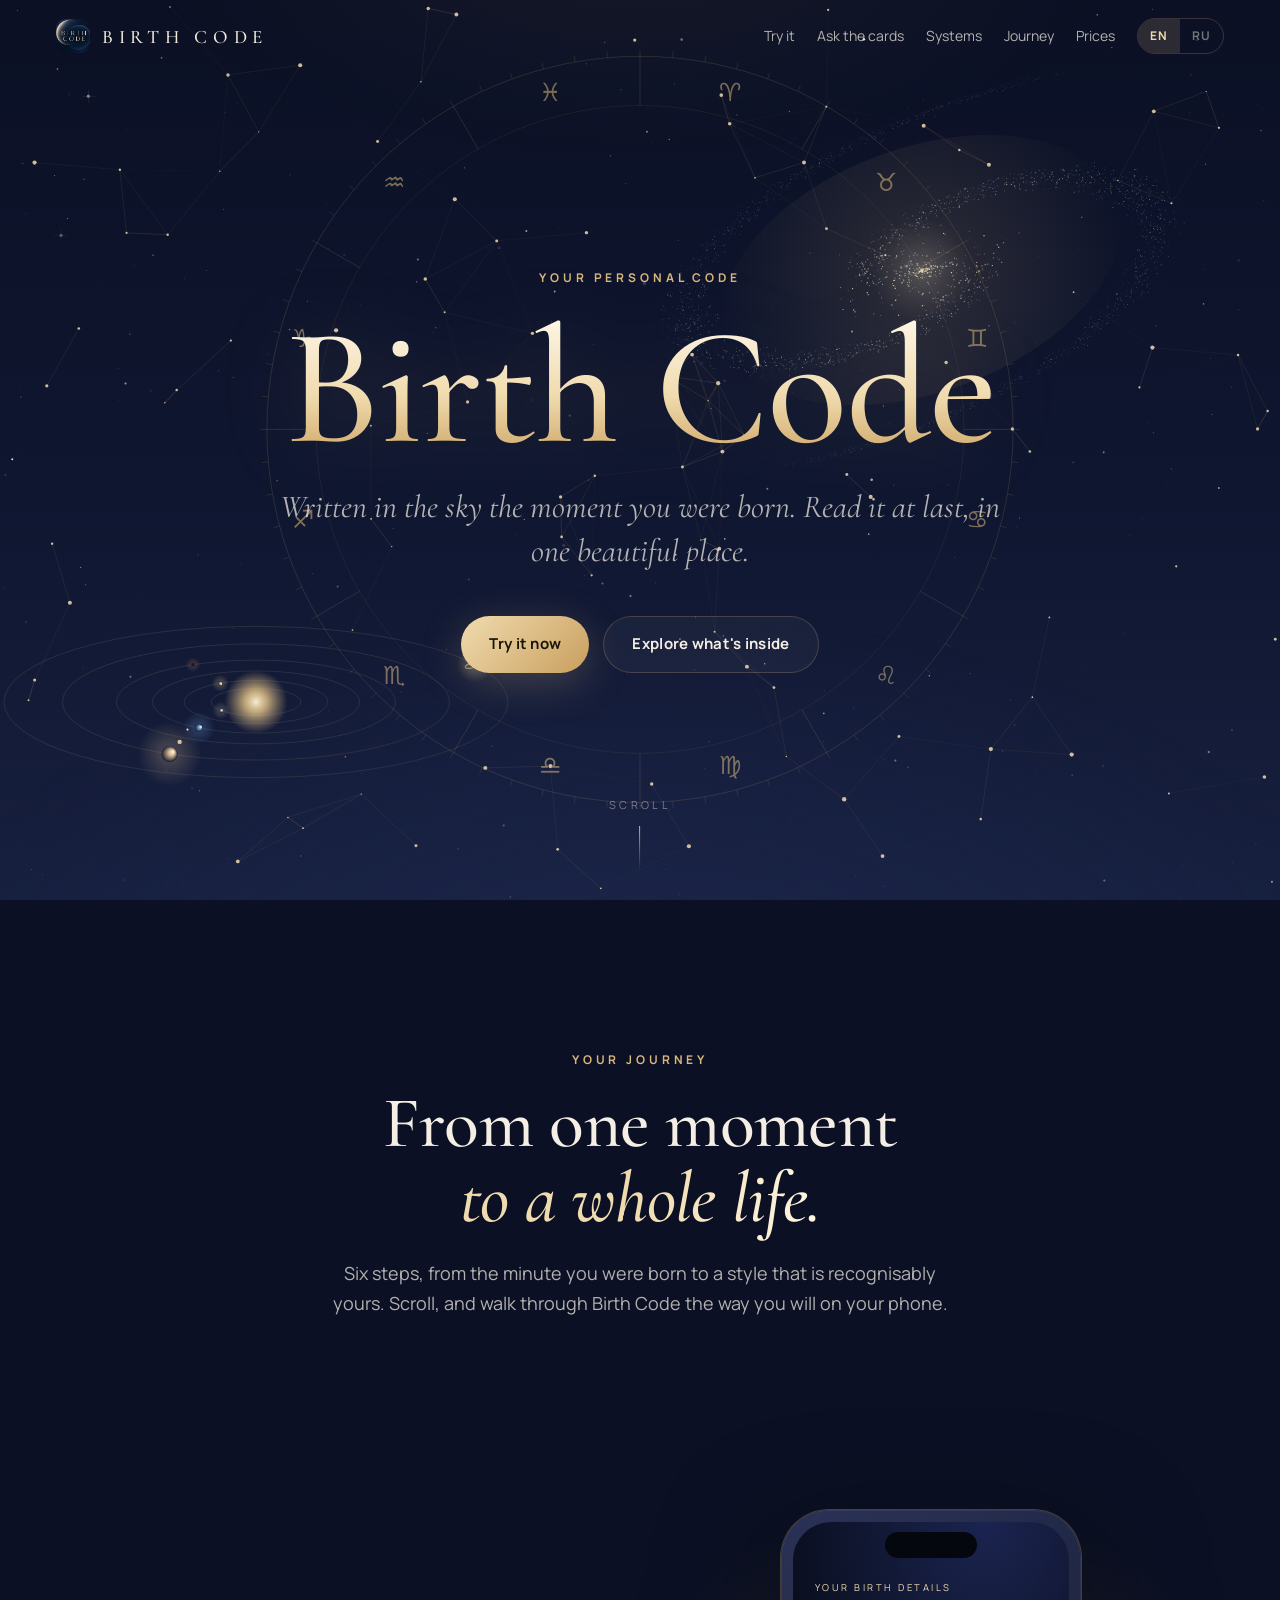
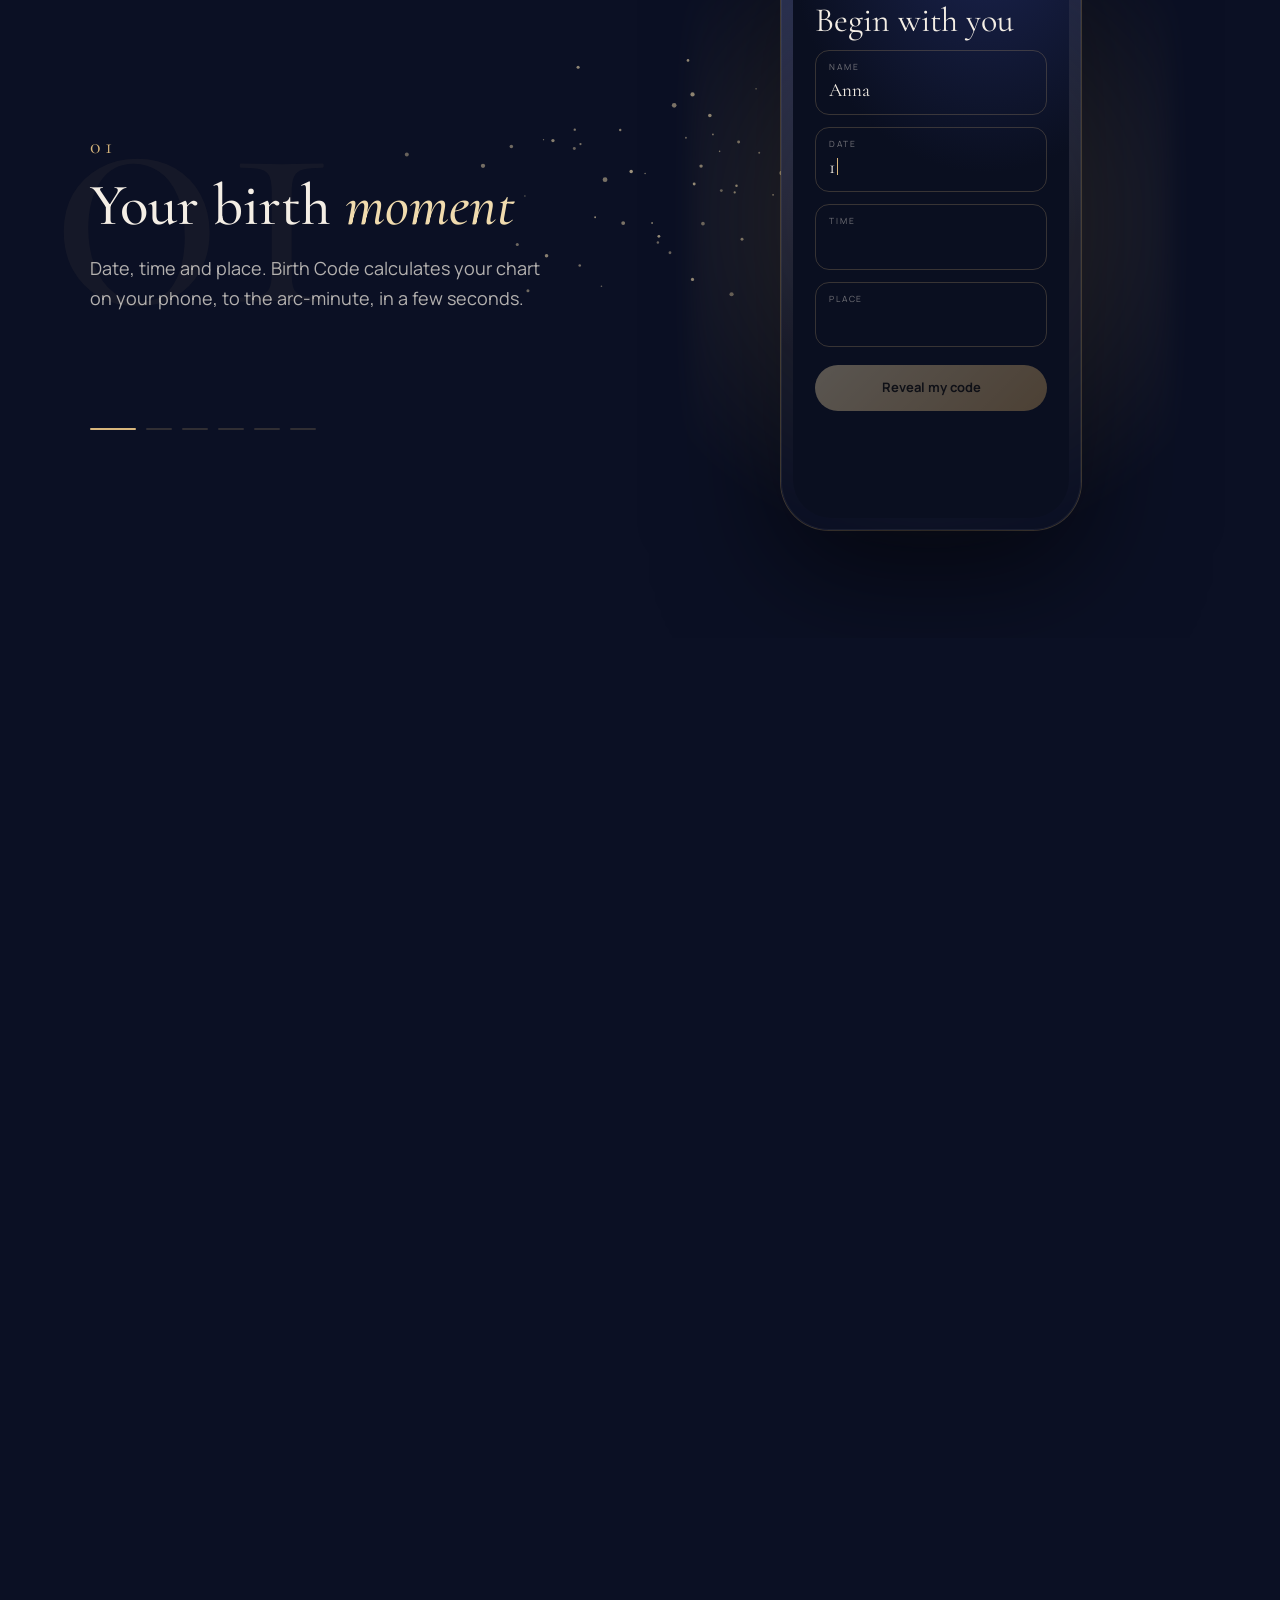
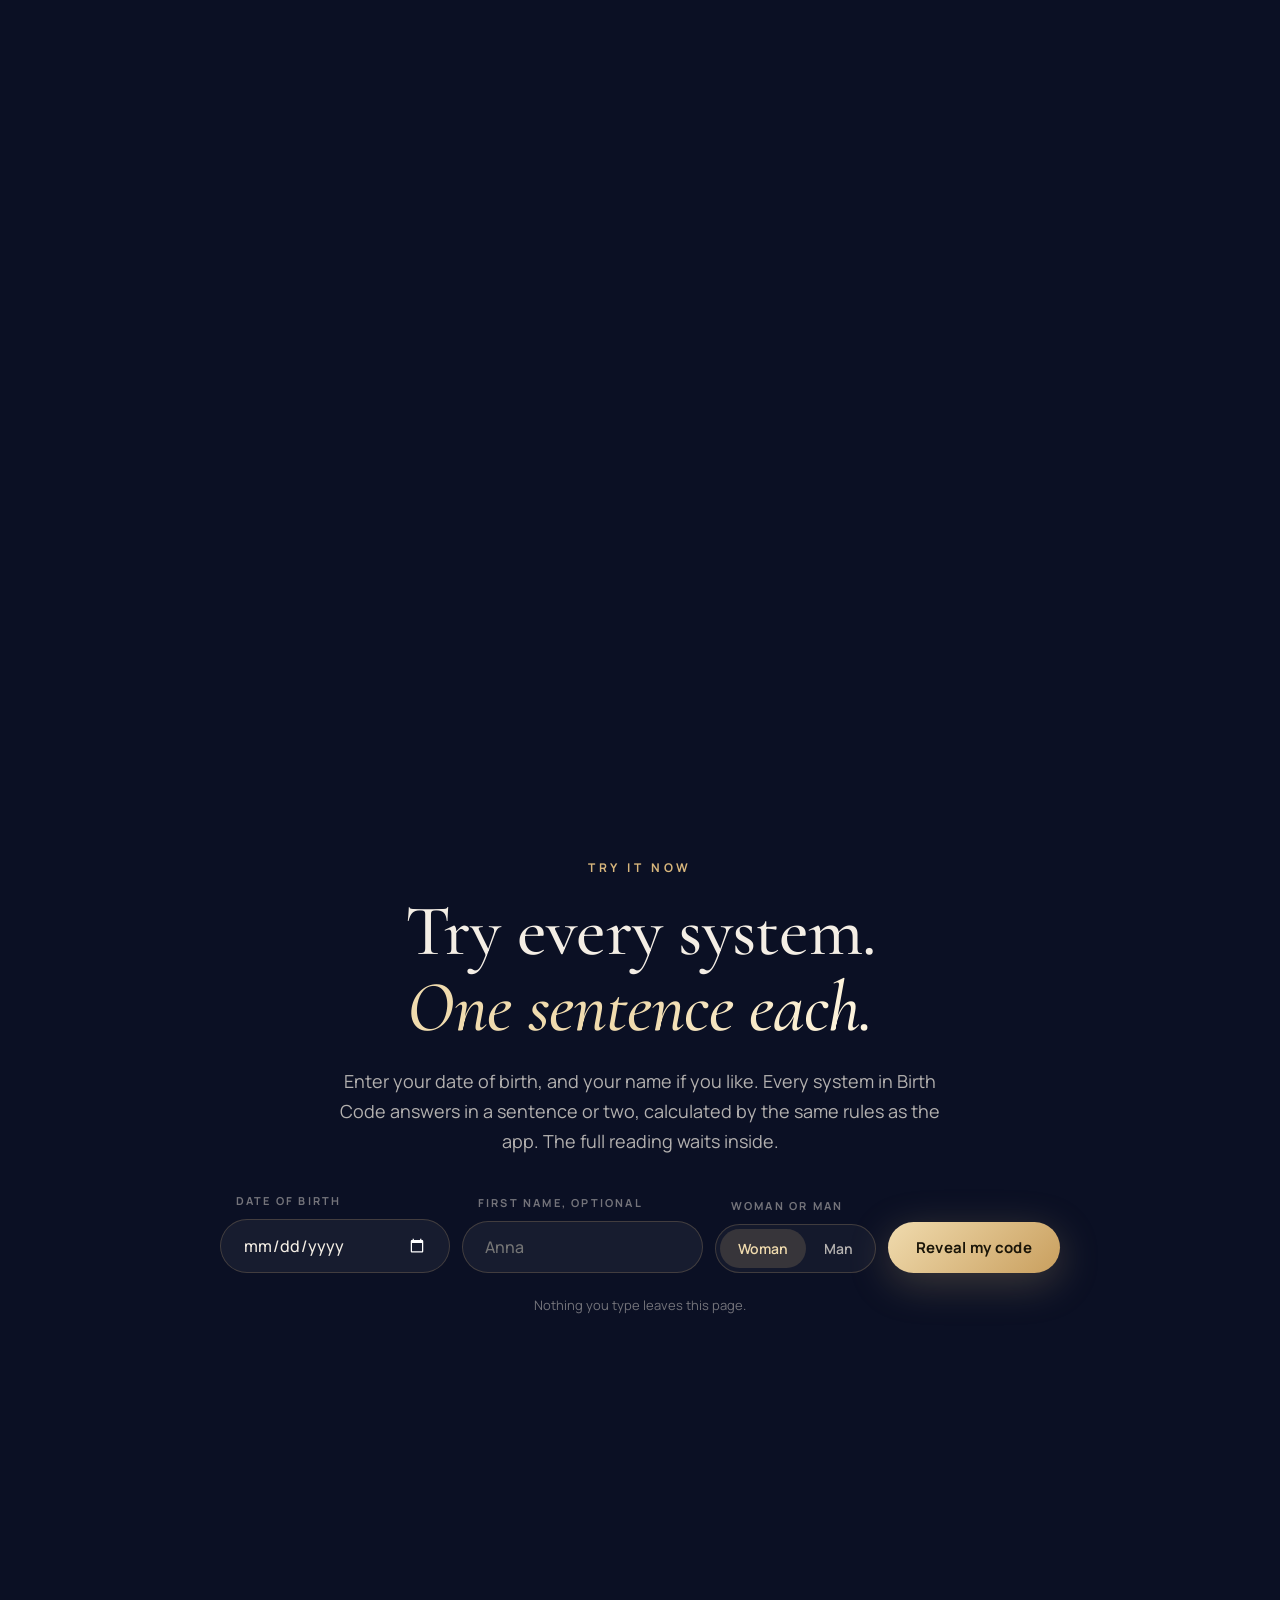
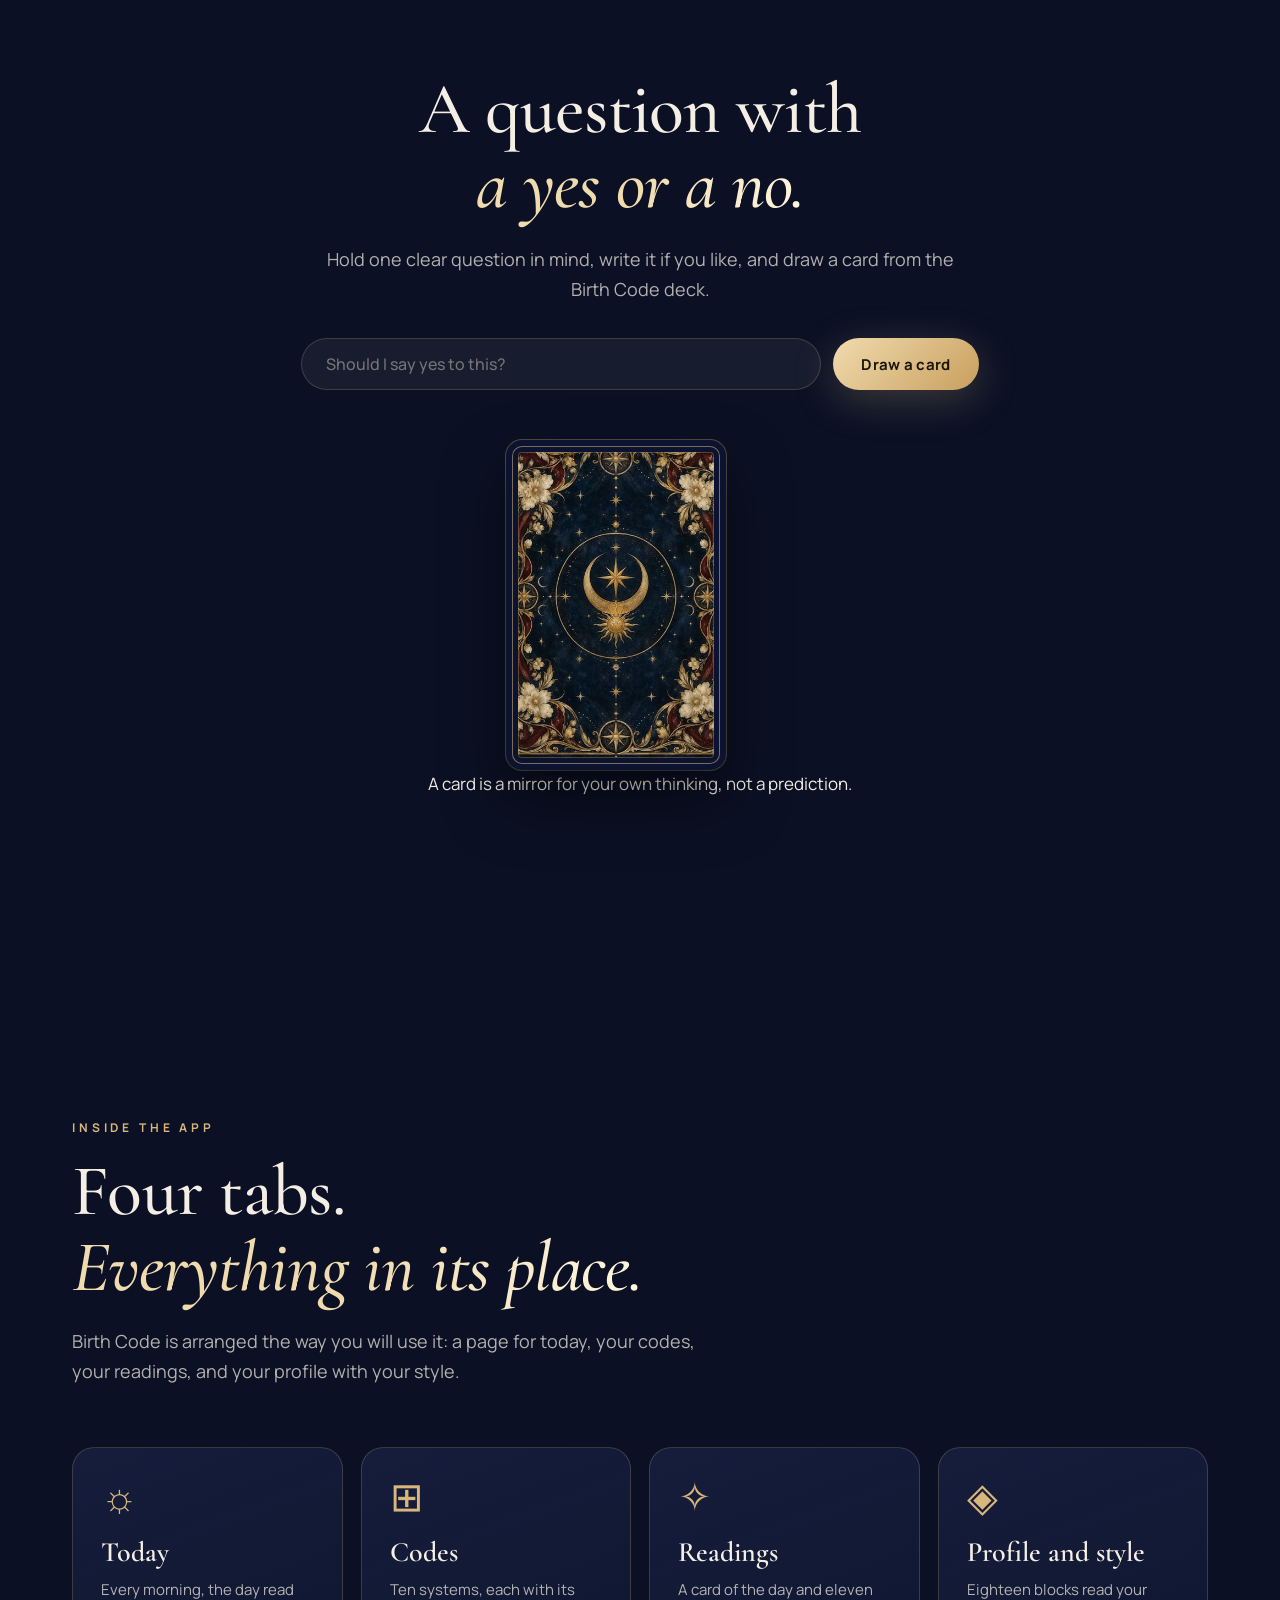
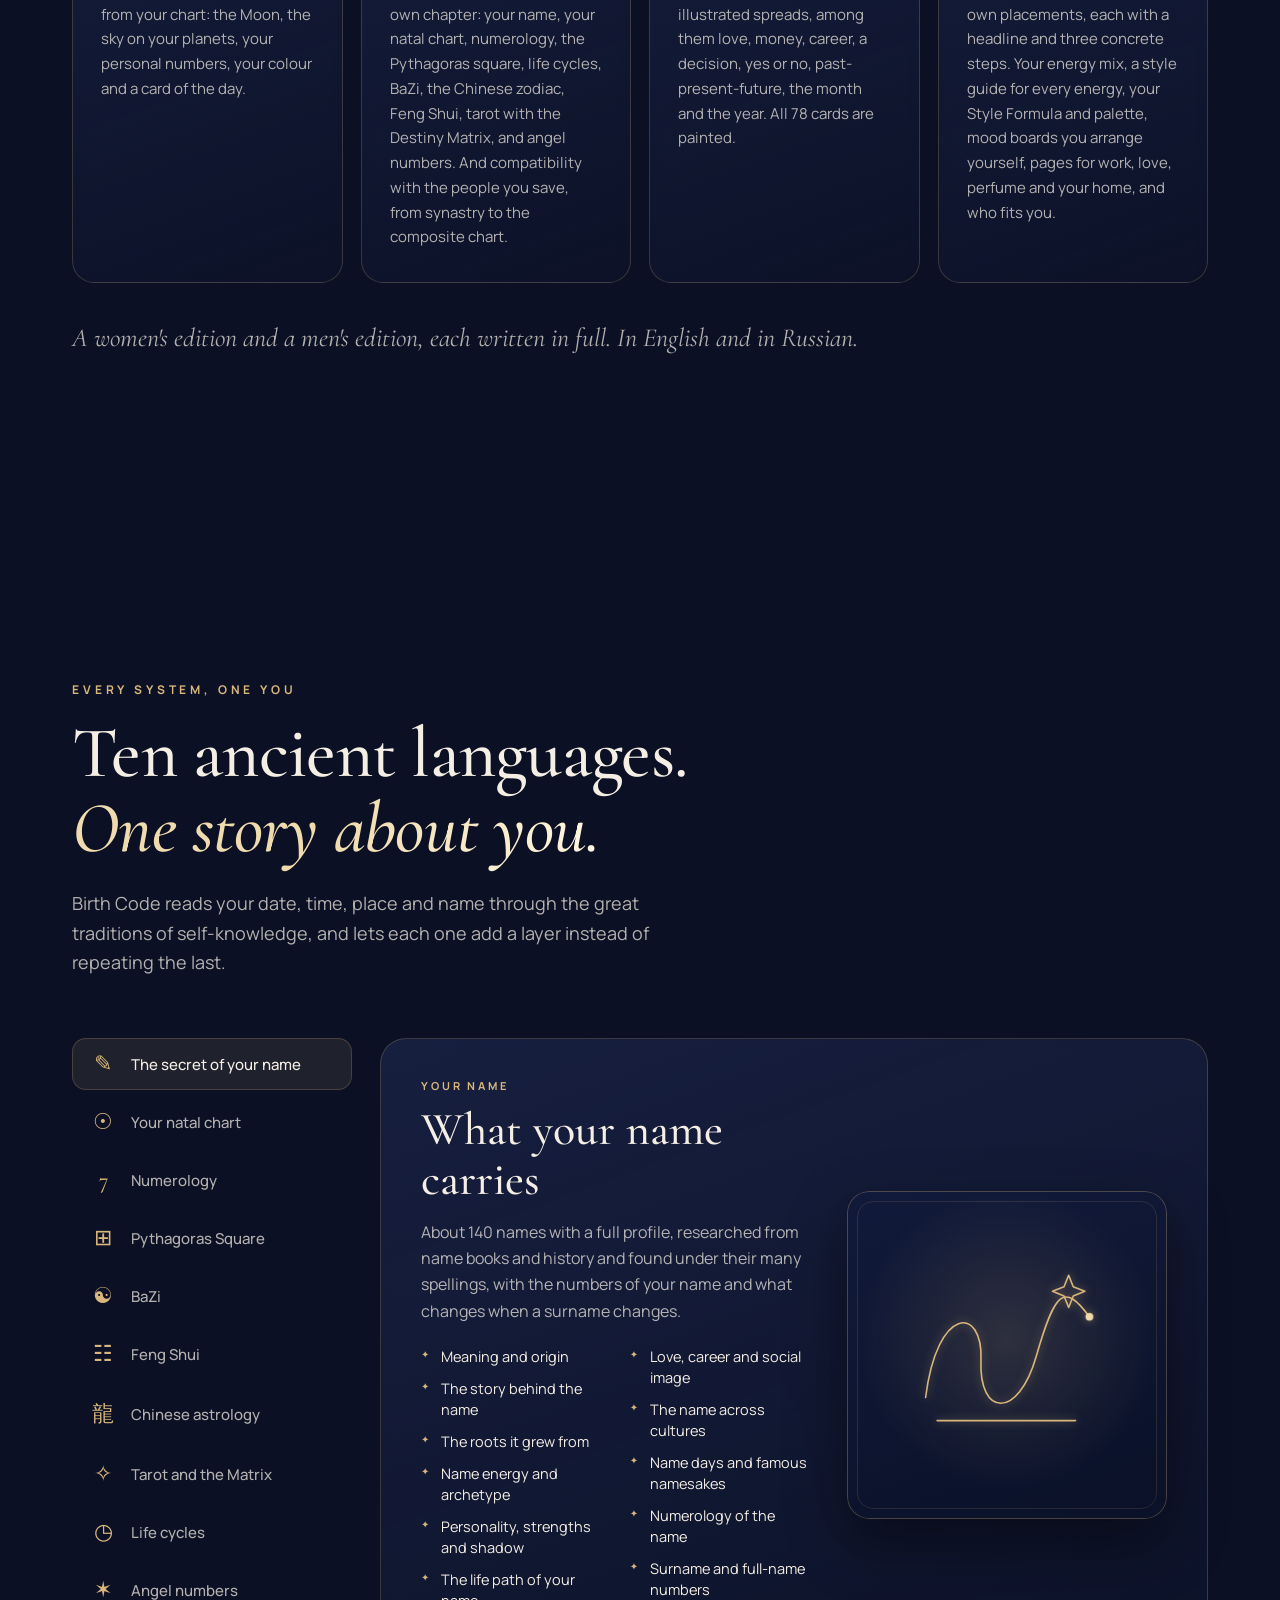
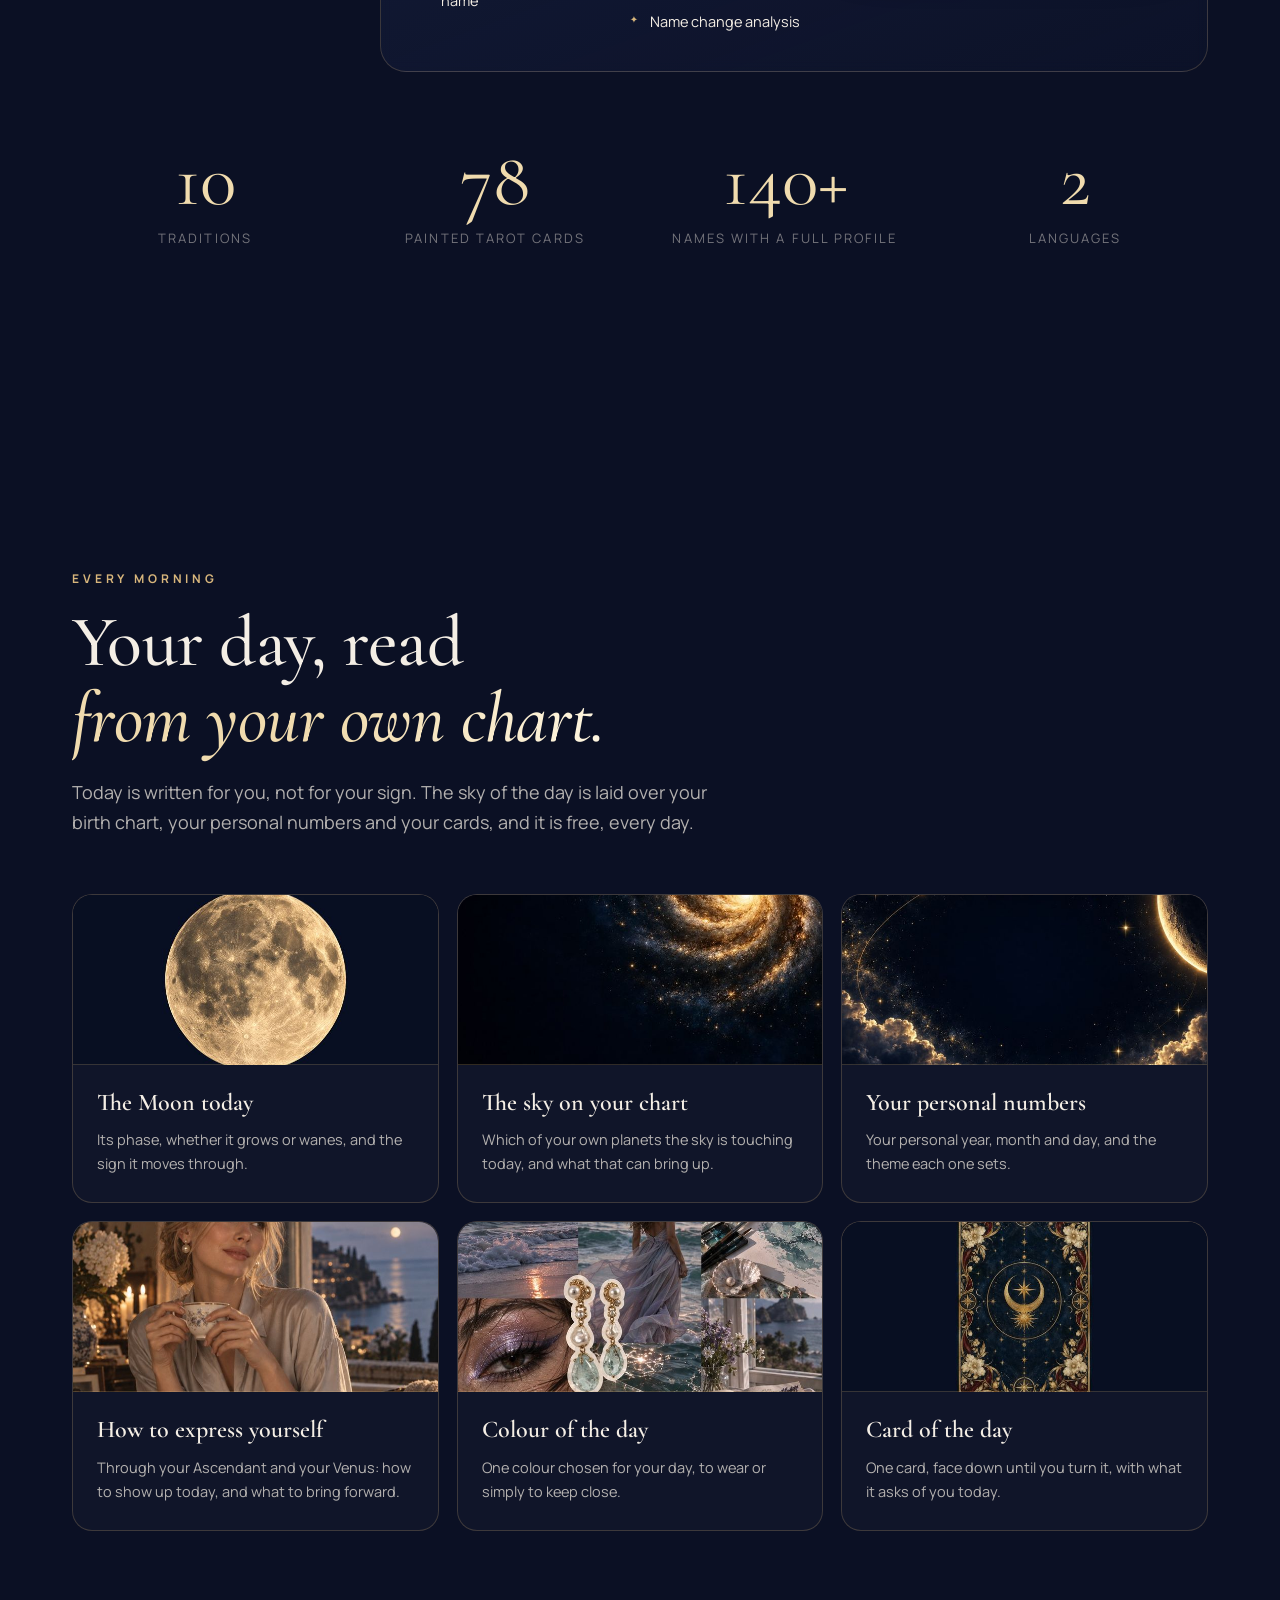
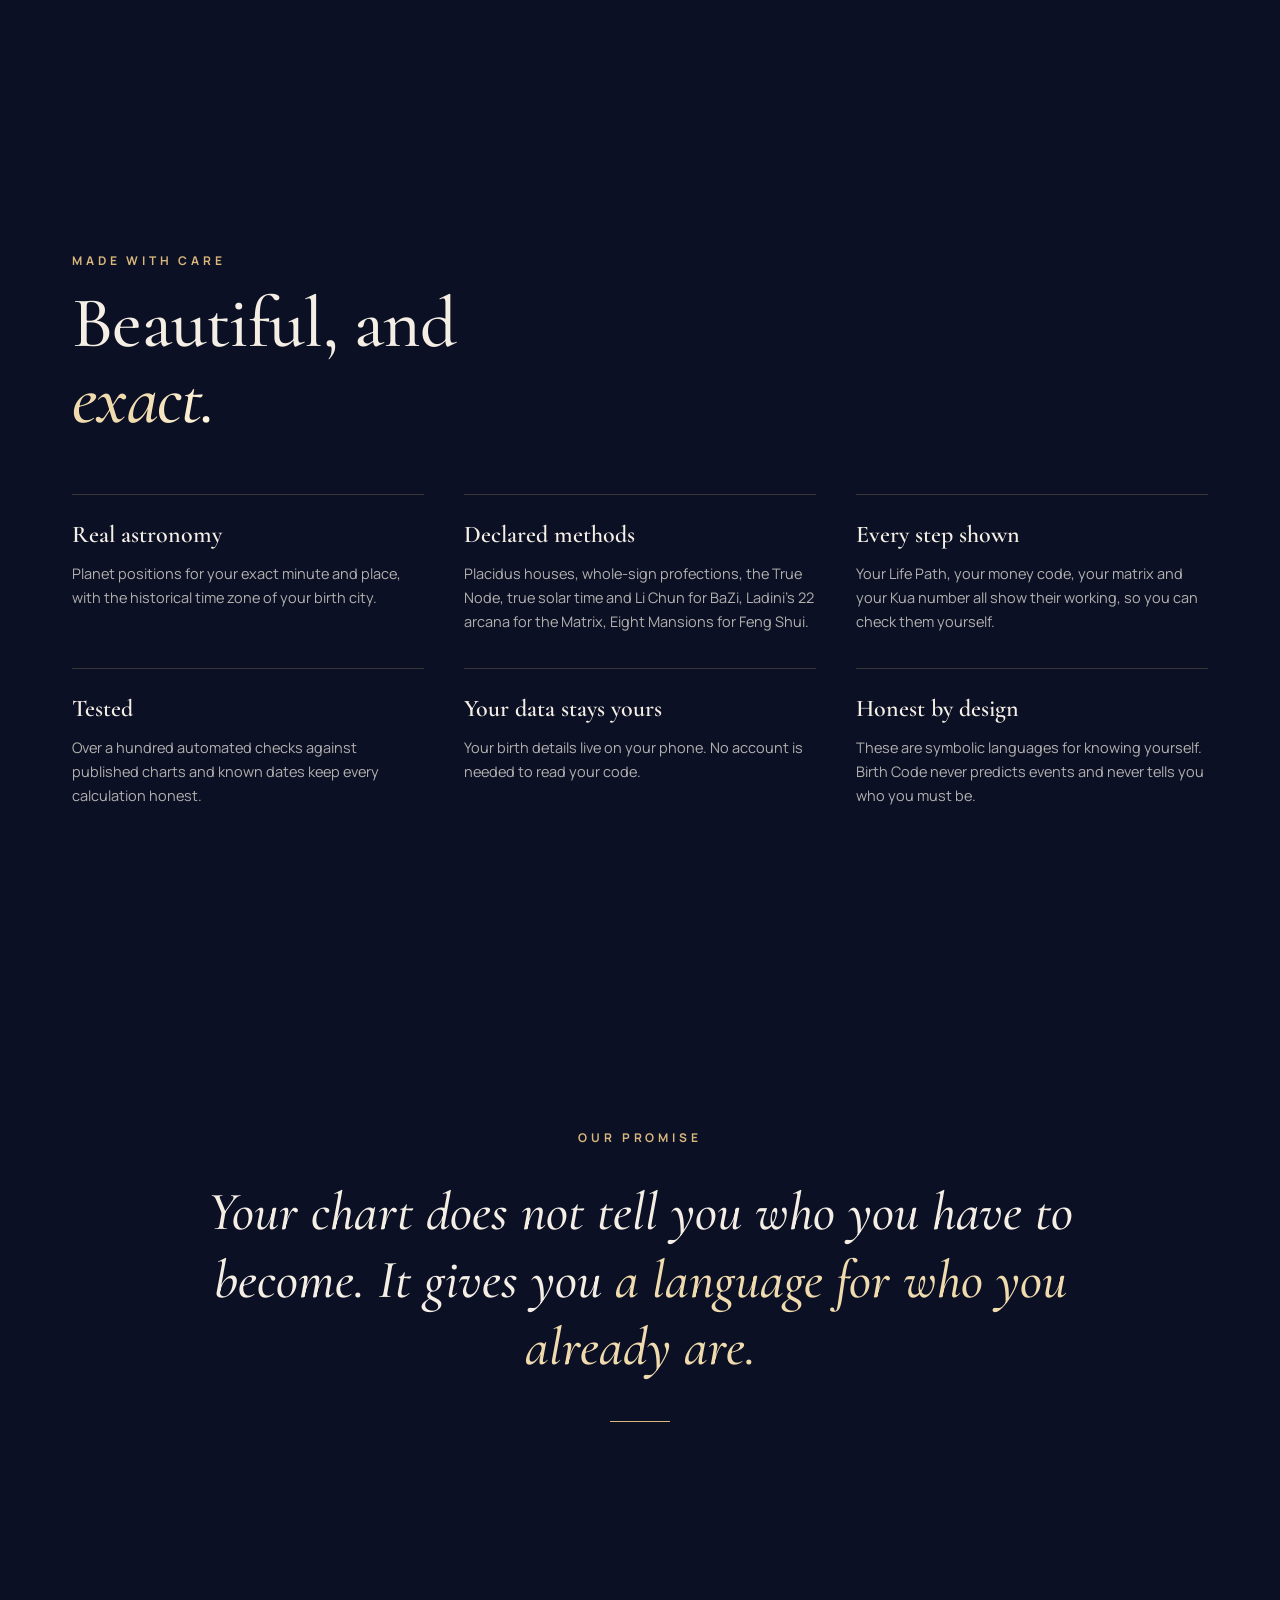
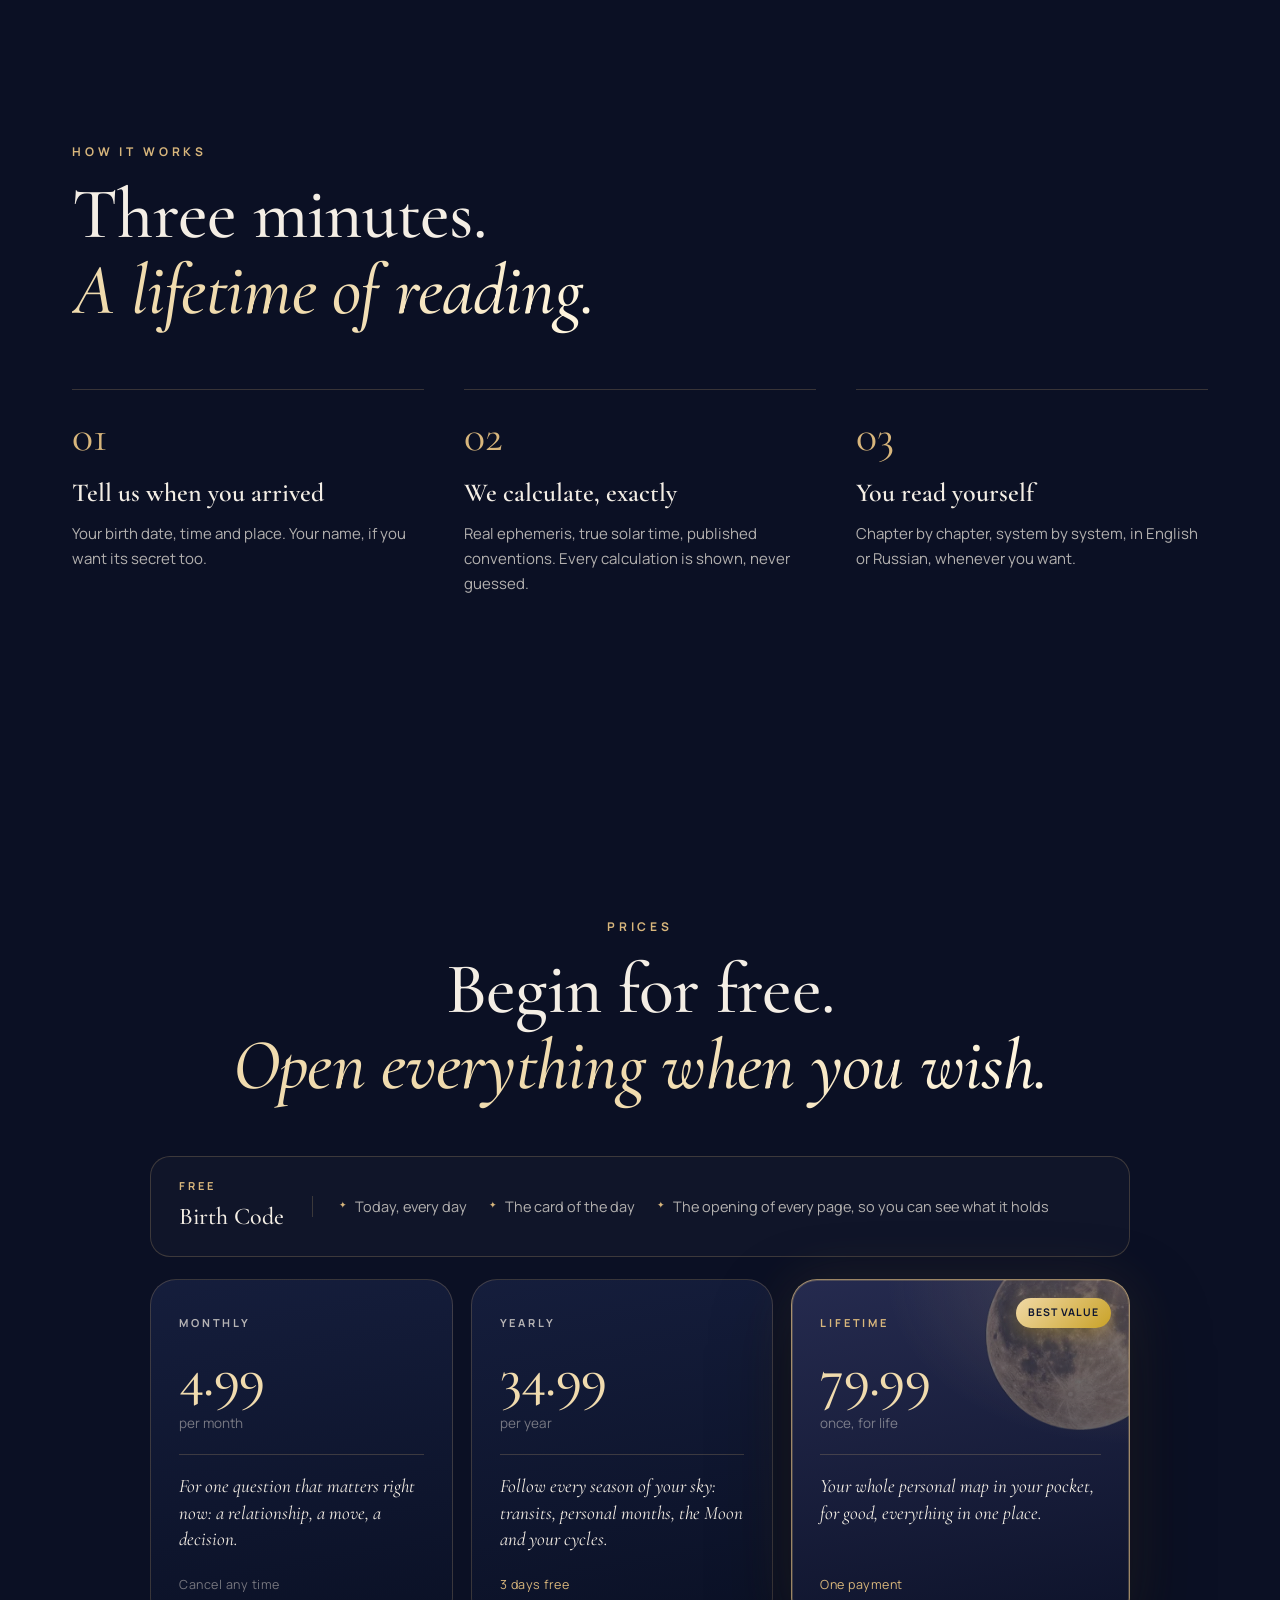
==== commit fcf69560: "New prices 4.99 / 34.99 / 79.99" ====
--- a/index.html
+++ b/index.html
@@ -704,20 +704,20 @@
       <div class="tiers">
         <div class="tier reveal">
           <div class="tier-k" data-i18n="plM">Monthly</div>
-          <div class="tier-p"><b>14.99</b><span data-i18n="plMp">per month</span></div>
+          <div class="tier-p"><b>4.99</b><span data-i18n="plMp">per month</span></div>
           <p data-i18n="plMl">For one question that matters right now: a relationship, a move, a decision.</p>
           <div class="tier-s" data-i18n="plMs">Cancel any time</div>
         </div>
         <div class="tier reveal">
           <div class="tier-k" data-i18n="plY">Yearly</div>
-          <div class="tier-p"><b>99.99</b><span data-i18n="plYp">per year</span></div>
+          <div class="tier-p"><b>34.99</b><span data-i18n="plYp">per year</span></div>
           <p data-i18n="plYl">Follow every season of your sky: transits, personal months, the Moon and your cycles.</p>
           <div class="tier-s gold" data-i18n="plYs">3 days free</div>
         </div>
         <div class="tier life reveal">
           <div class="tier-badge" data-i18n="prBest">Best value</div>
           <div class="tier-k" data-i18n="plL">Lifetime</div>
-          <div class="tier-p"><b>149.99</b><span data-i18n="plLp">once, for life</span></div>
+          <div class="tier-p"><b>79.99</b><span data-i18n="plLp">once, for life</span></div>
           <p data-i18n="plLl">Your whole personal map in your pocket, for good, everything in one place.</p>
           <div class="tier-s gold" data-i18n="plLs">One payment</div>
         </div>
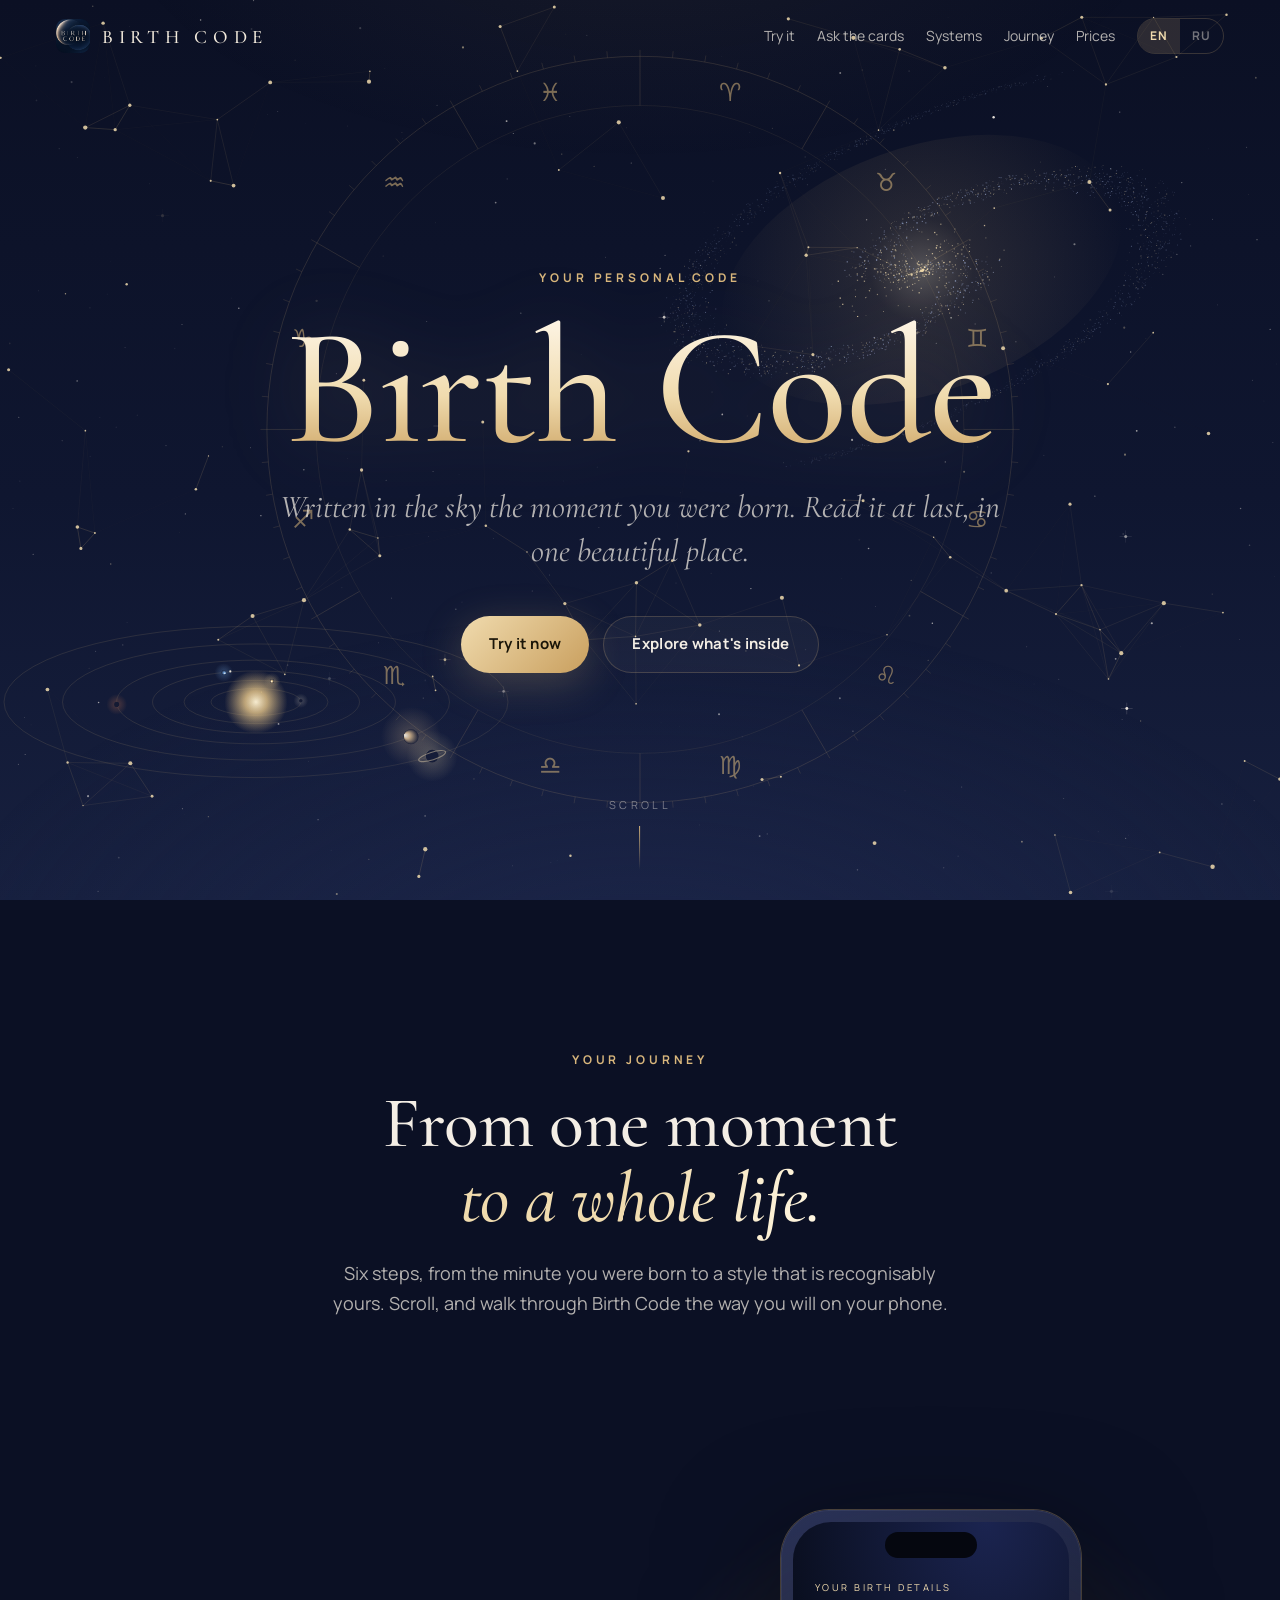
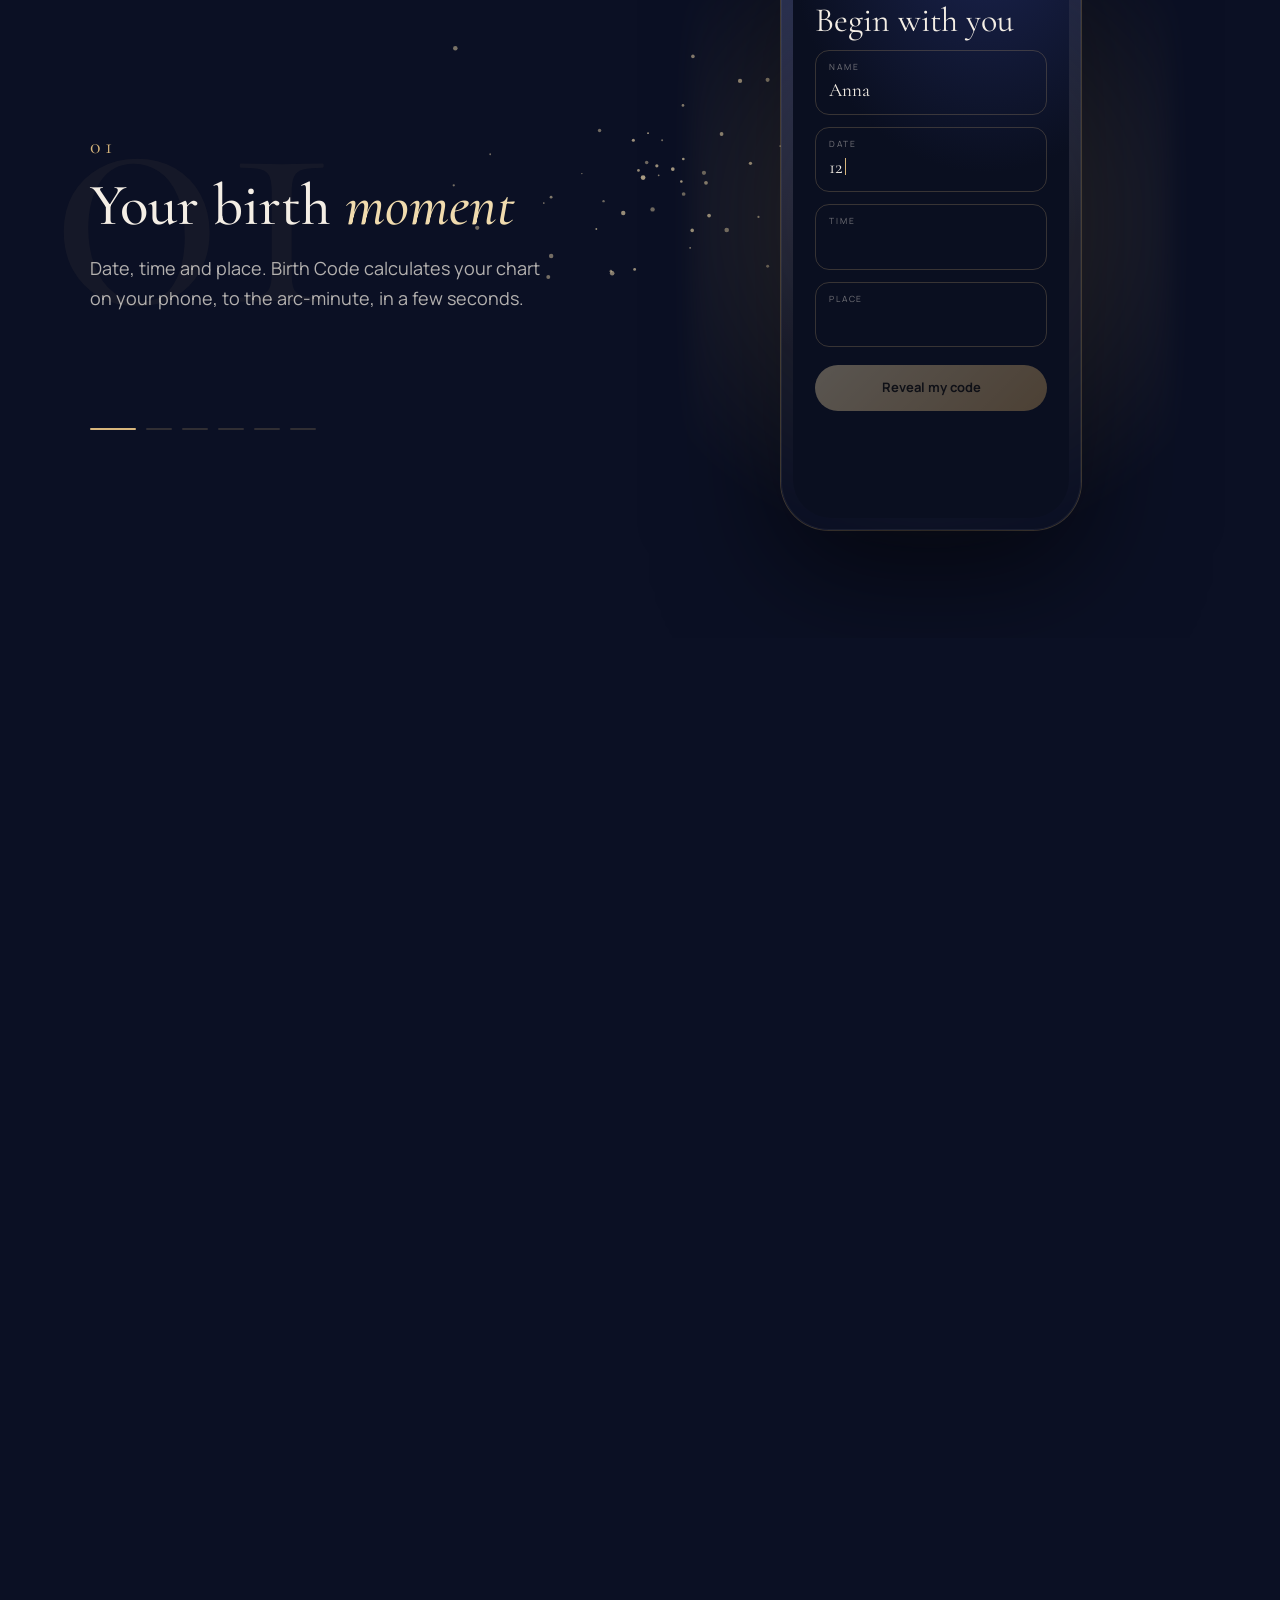
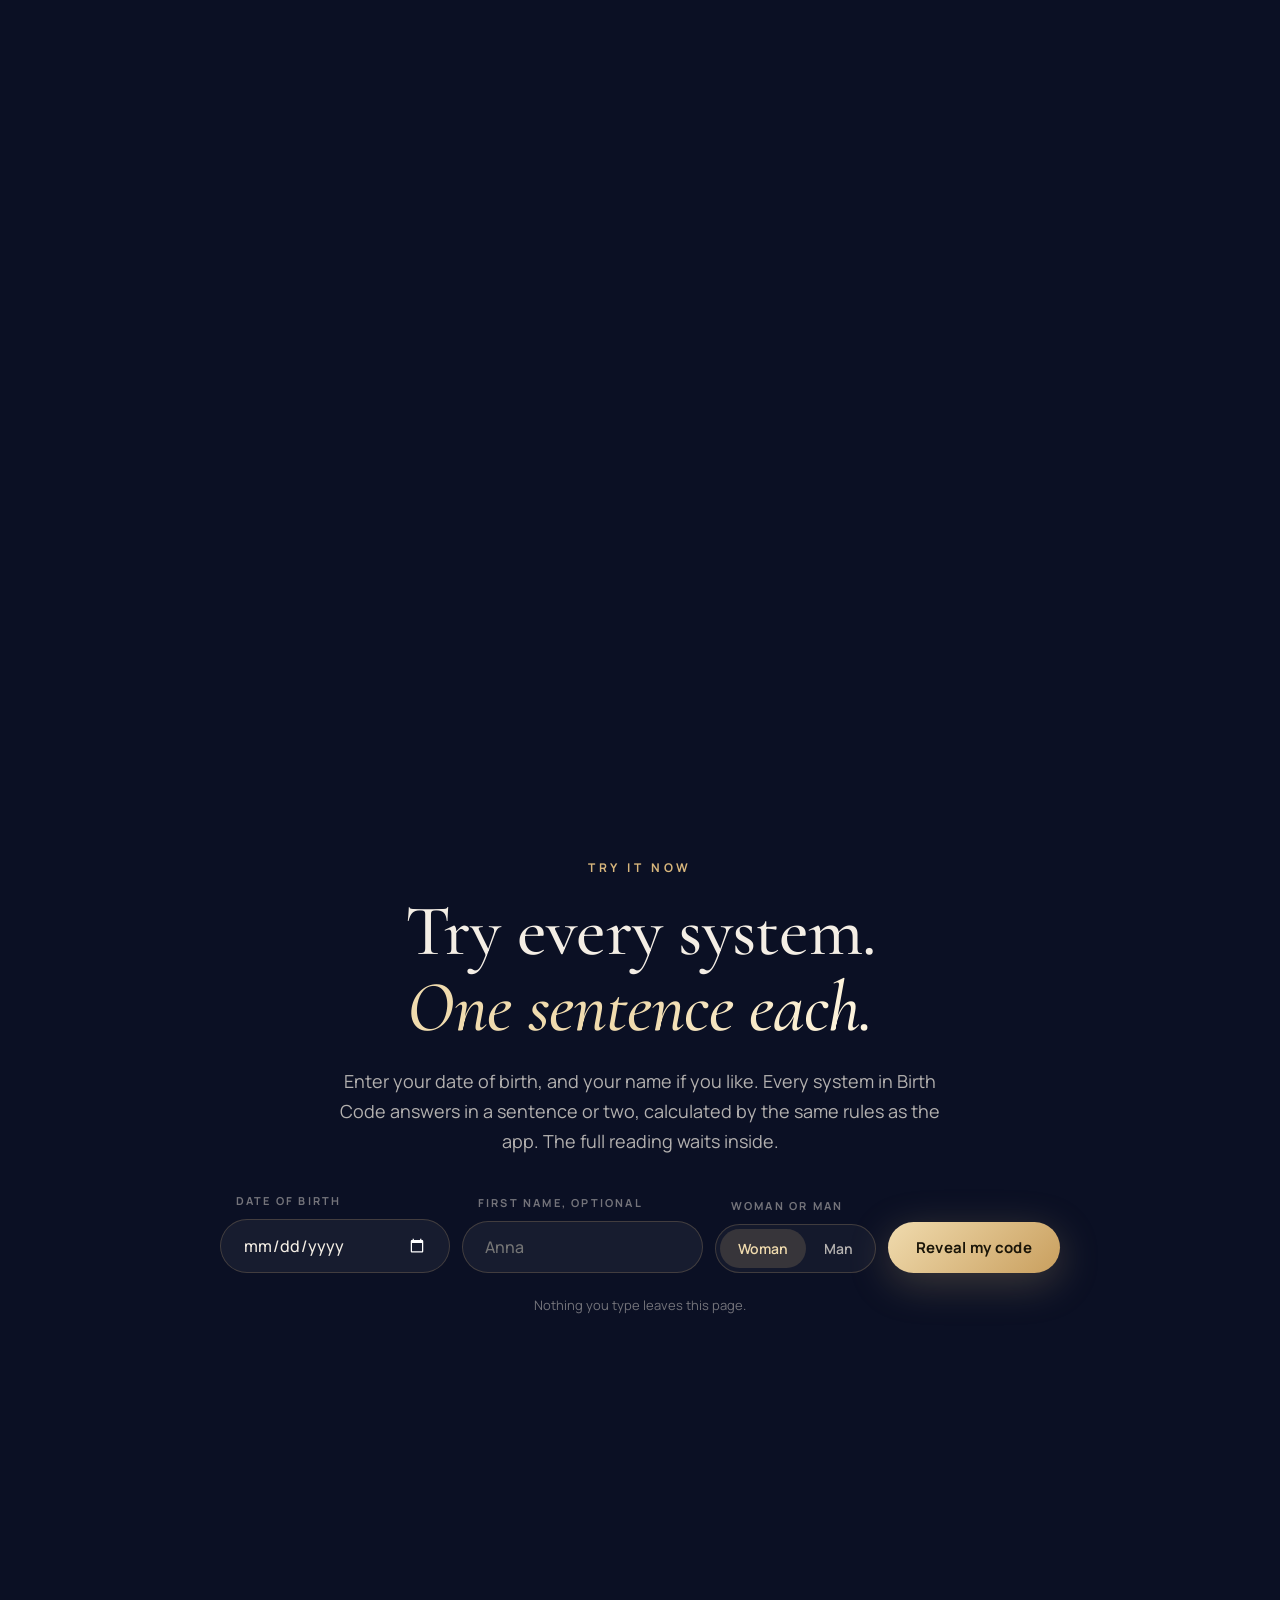
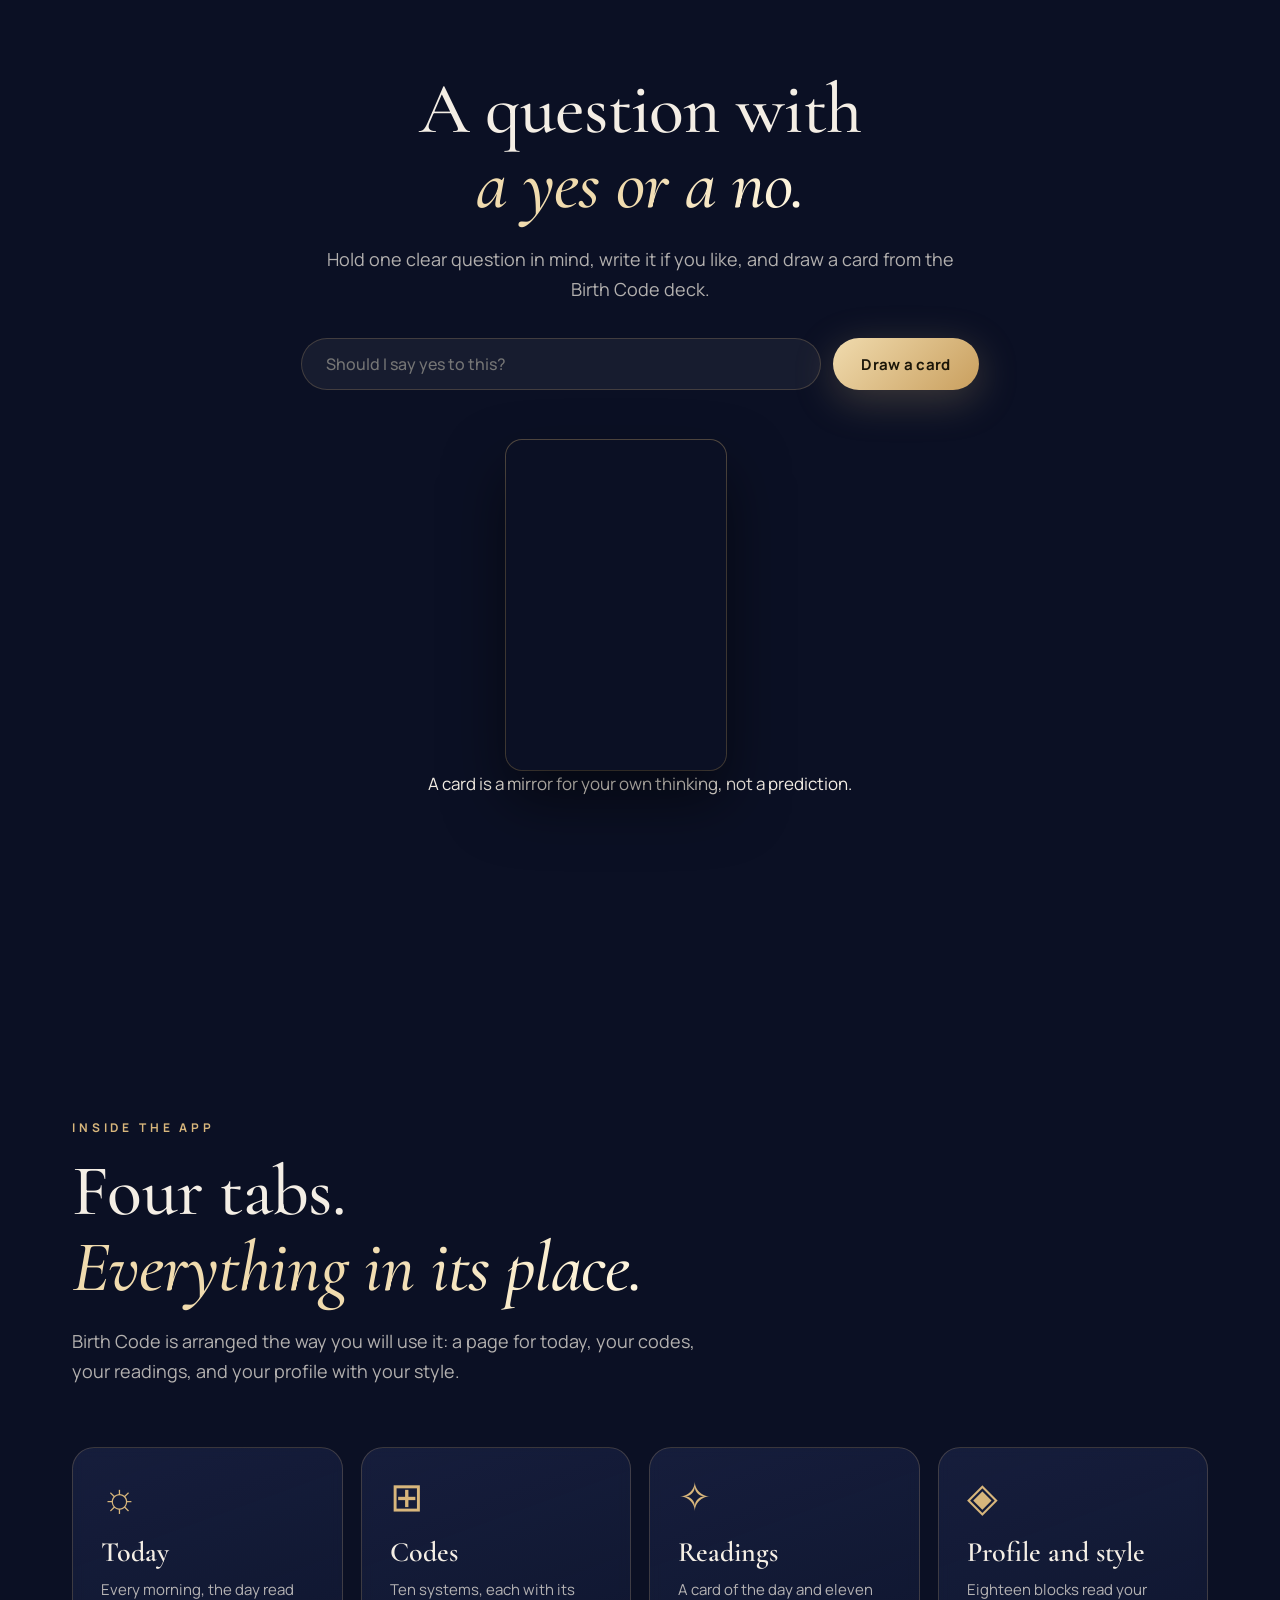
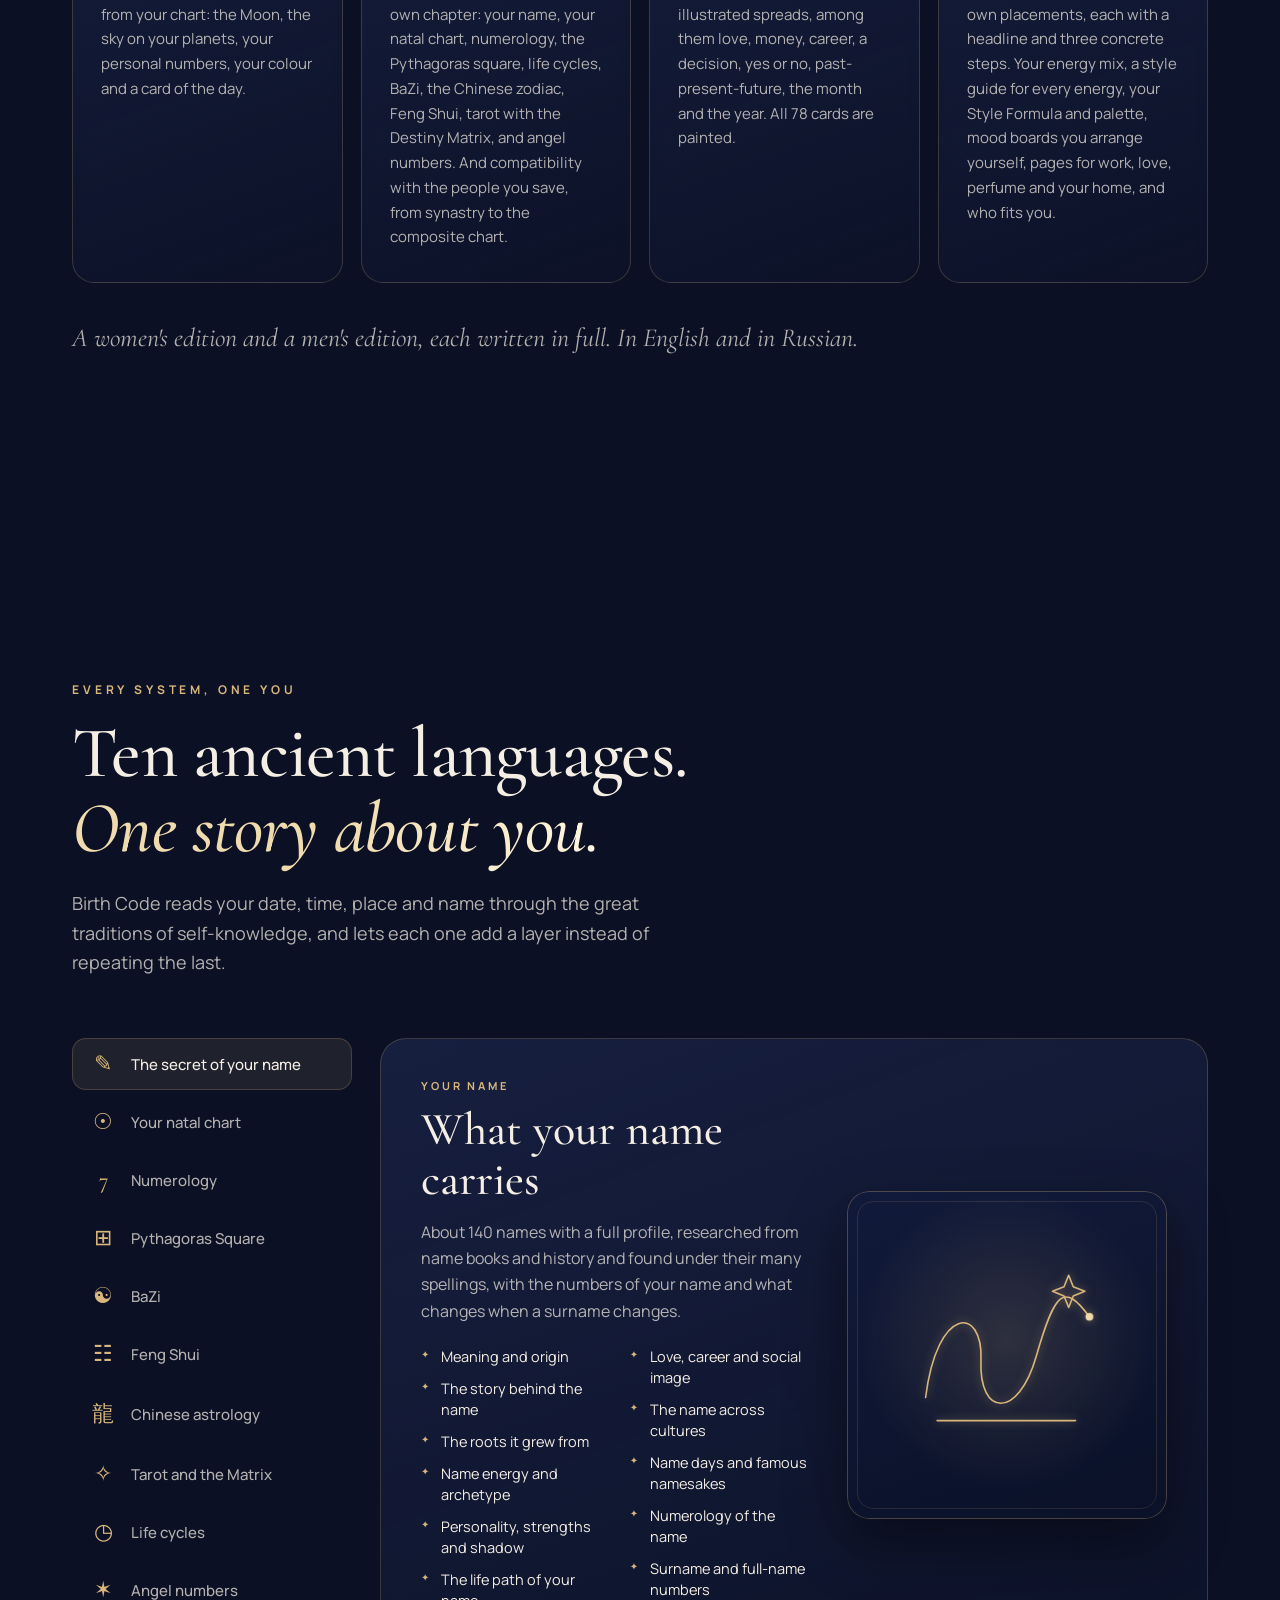
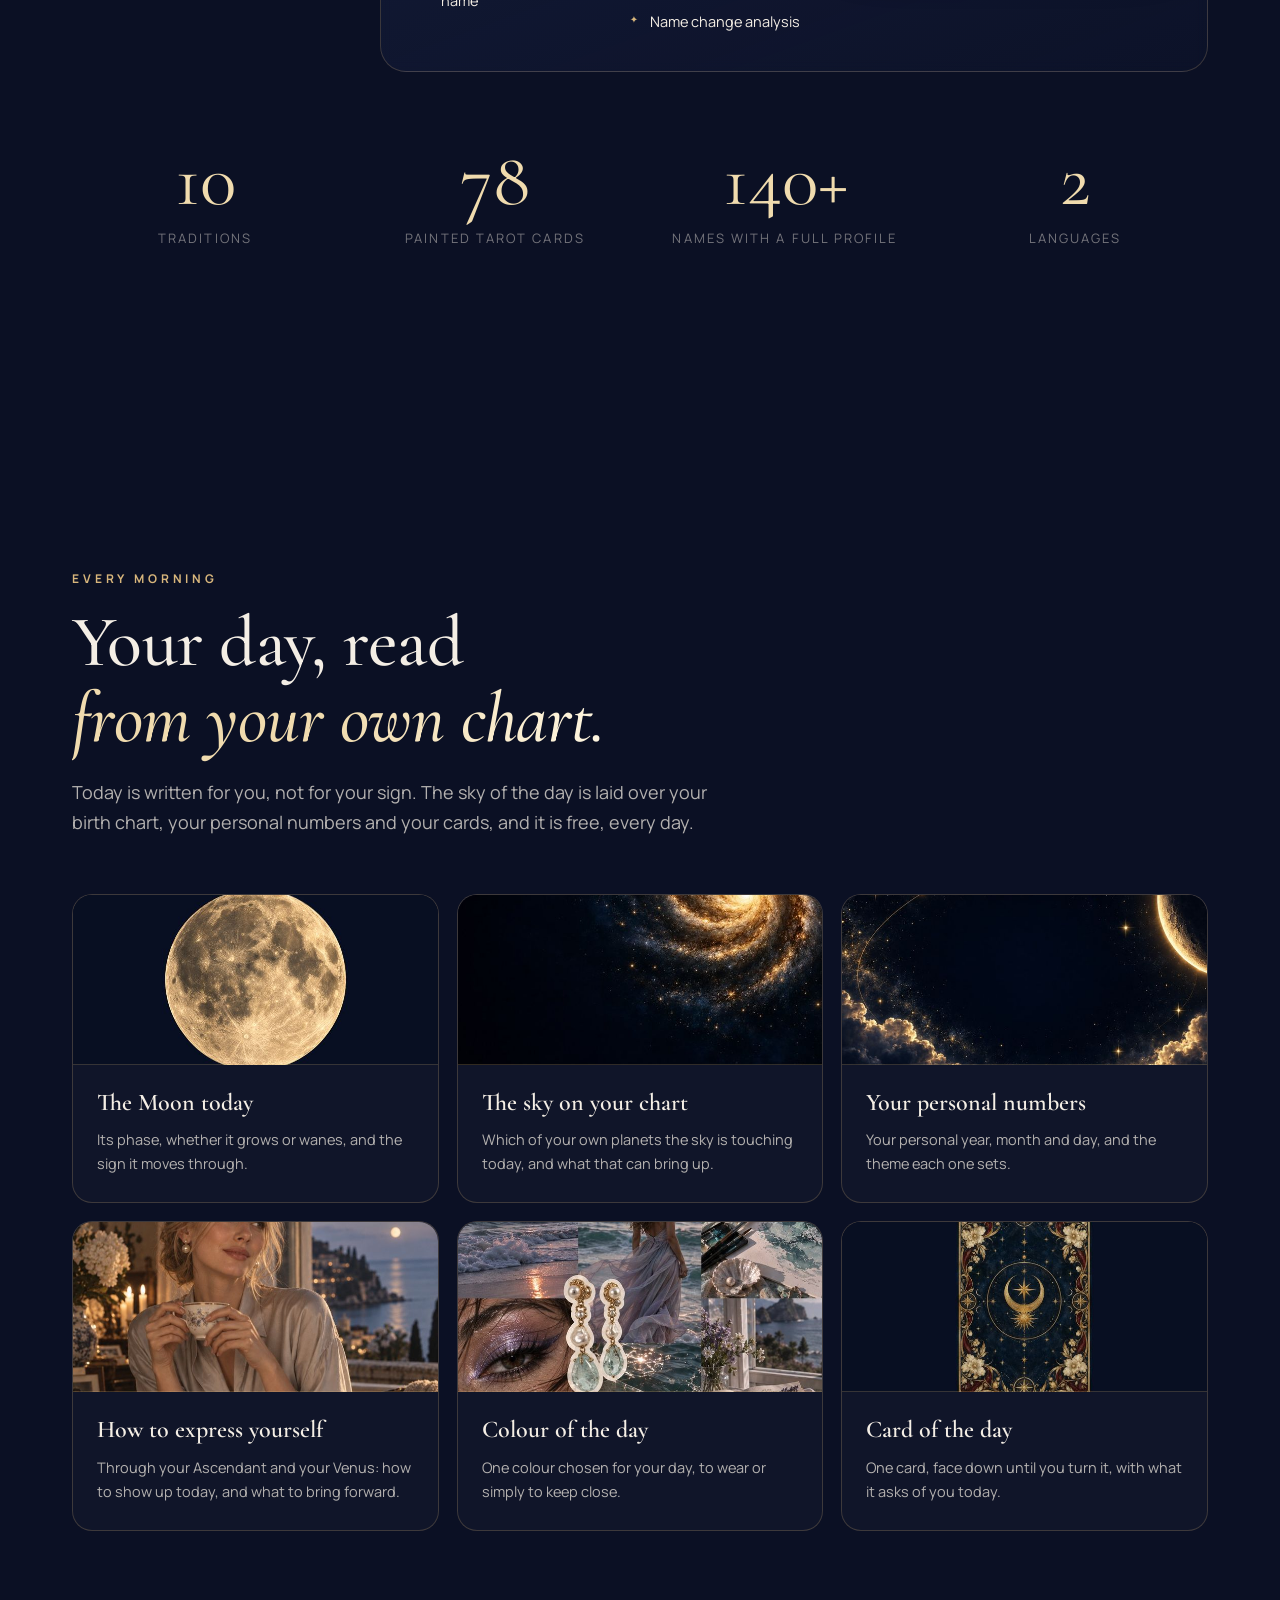
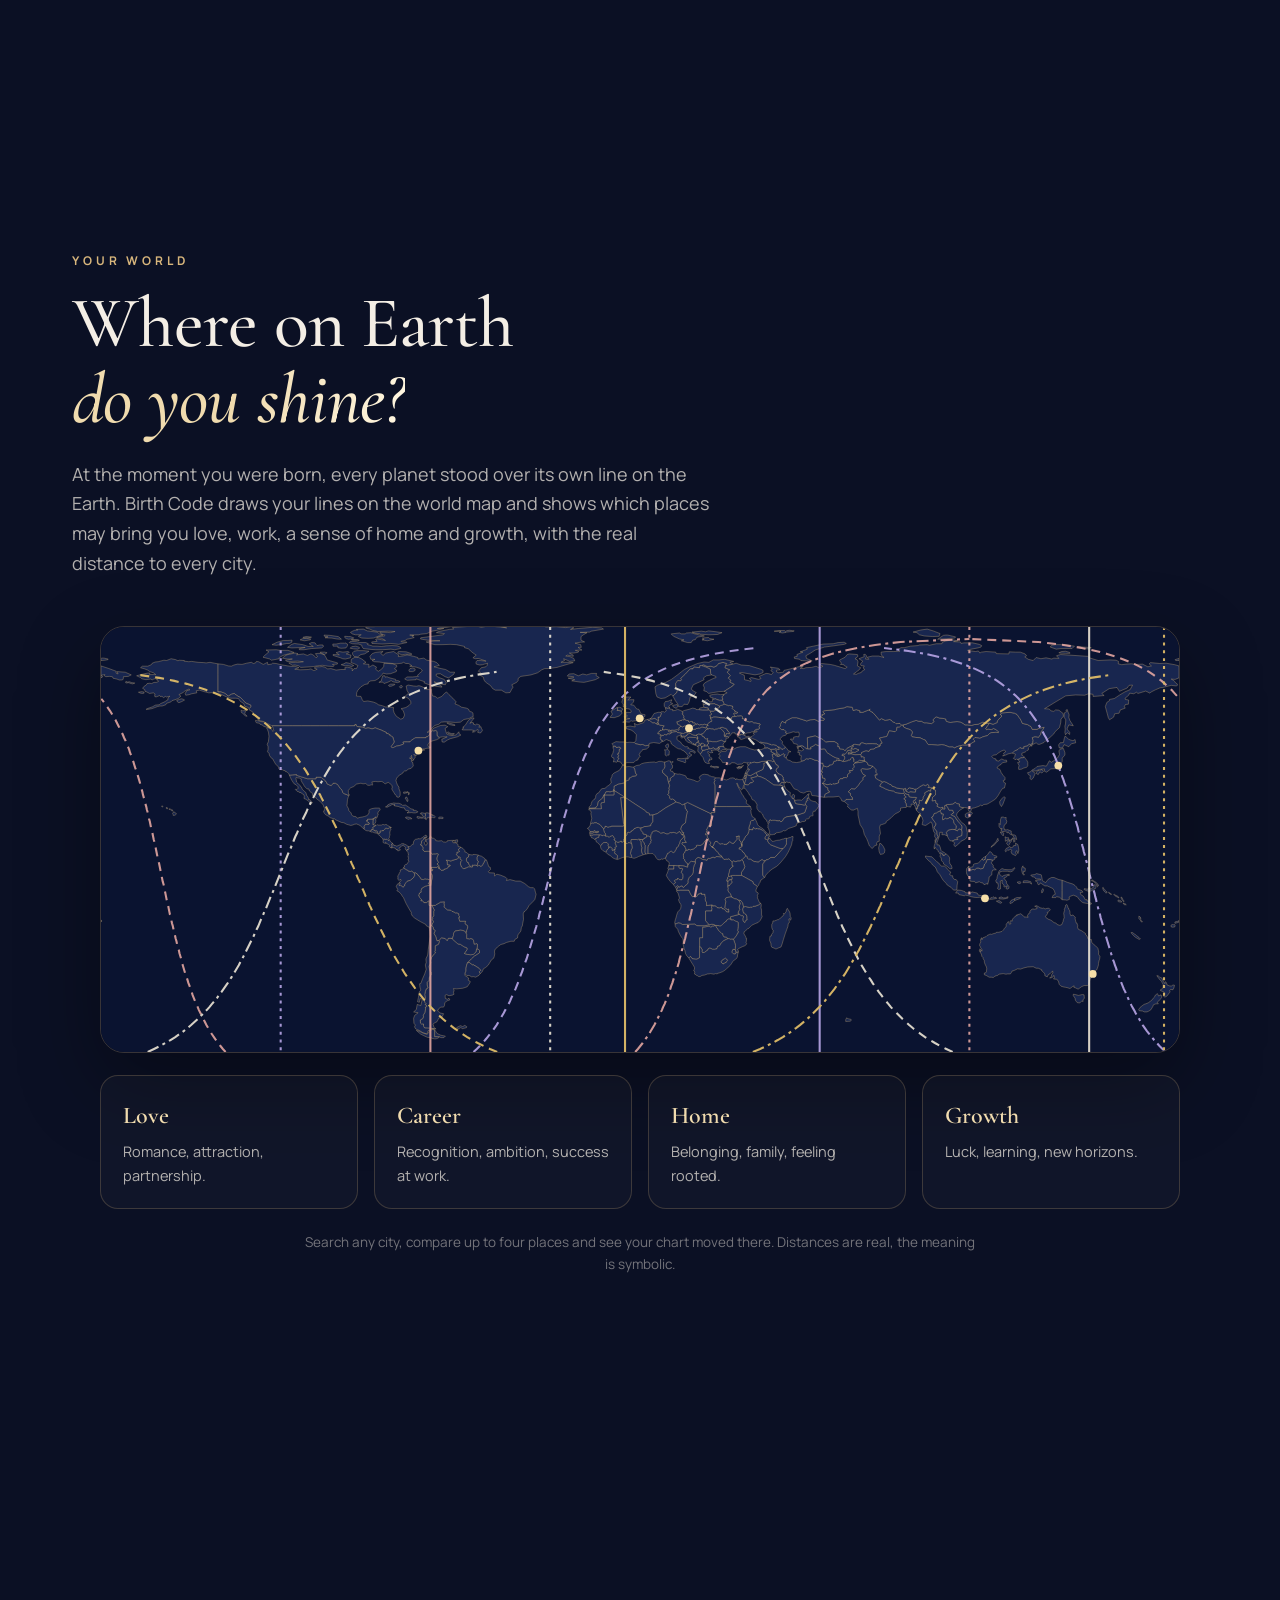
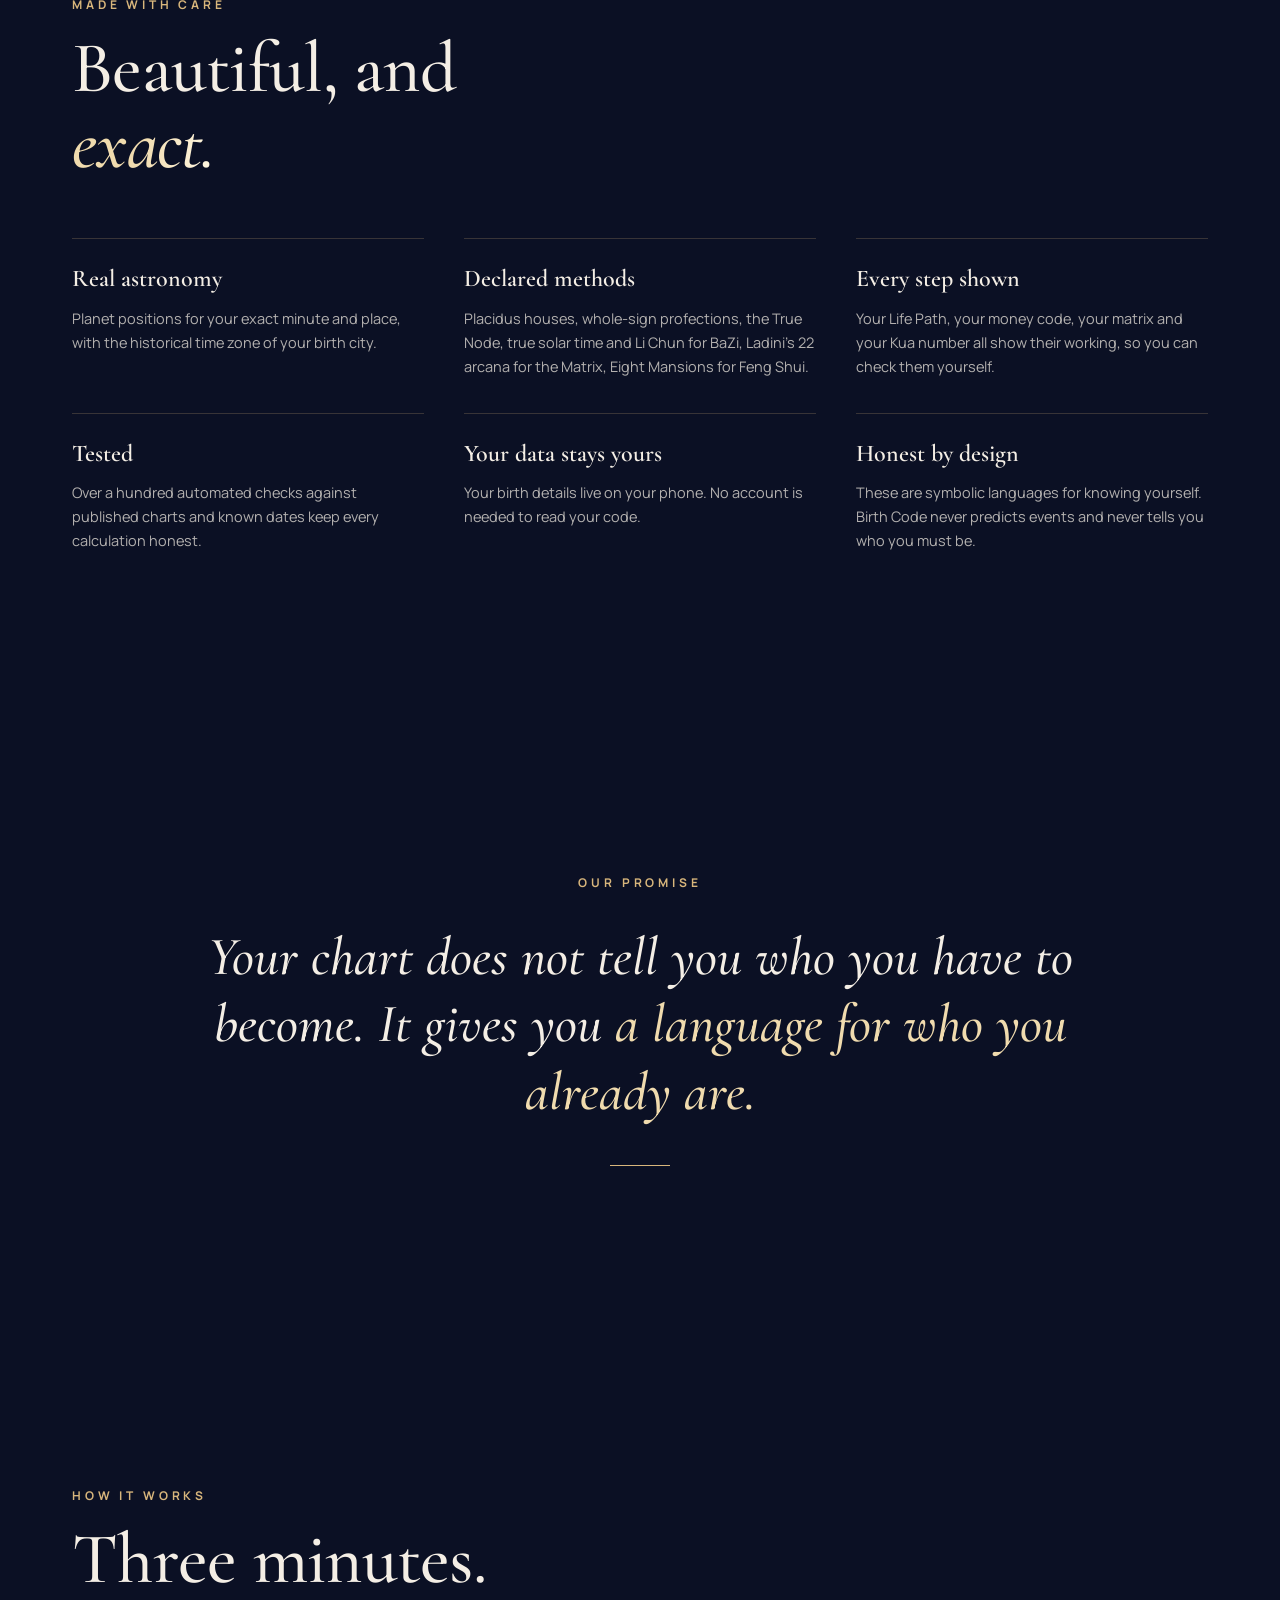
==== commit c358c793: "Your World section" ====
--- a/index.html
+++ b/index.html
@@ -203,6 +203,14 @@
   }
 
   /* a day with Birth Code */
+  .world .worldmap { margin: 48px auto 0; max-width: 1080px; border-radius: 24px; overflow: hidden; border: 1px solid var(--line); box-shadow: 0 30px 80px rgba(0,0,0,0.35); }
+  .world .worldmap img { display: block; width: 100%; height: auto; }
+  .worlditems { display: grid; grid-template-columns: repeat(4, 1fr); gap: 16px; max-width: 1080px; margin: 22px auto 0; }
+  .worlditem { padding: 20px 22px; border-radius: 18px; border: 1px solid var(--line); background: rgba(255,255,255,0.025); }
+  .worlditem b { display: block; font-family: var(--display); font-weight: 600; font-size: 24px; color: var(--gold-light); }
+  .worlditem span { display: block; font-size: 14.5px; color: var(--ivory-soft); margin-top: 4px; }
+  .world .fine { font-size: 13.5px; color: var(--ivory-faint); margin: 22px auto 0; max-width: 680px; text-align: center; }
+  @media (max-width: 900px) { .worlditems { grid-template-columns: 1fr 1fr; } .world .worldmap img { height: 250px; object-fit: cover; object-position: 62% 50%; } }
   .day { display: grid; grid-template-columns: repeat(3, 1fr); gap: 18px; margin-top: 56px; }
   .dayitem { padding: 26px 24px; border-radius: 20px; border: 1px solid var(--line); background: rgba(255, 255, 255, 0.025); transition: border-color .3s ease, transform .3s ease; }
   .dayitem:hover { border-color: rgba(216, 182, 124, 0.5); transform: translateY(-3px); }
@@ -651,6 +659,22 @@
         <div class="dayitem reveal"><div class="dayimg" style="background-image:url(img/day/colour.jpg)"></div><b data-i18n="d5t">Colour of the day</b><span data-i18n="d5p">One colour chosen for your day, to wear or simply to keep close.</span></div>
         <div class="dayitem reveal"><div class="dayimg" style="background-image:url(img/day/card.jpg)"></div><b data-i18n="d6t">Card of the day</b><span data-i18n="d6p">One card, face down until you turn it, with what it asks of you today.</span></div>
       </div>
+    </div>
+  </section>
+
+  <section id="world" class="world">
+    <div class="wrap">
+      <div class="eyebrow reveal" data-i18n="wdEyebrow">Your World</div>
+      <h2 class="reveal" data-i18n-html="wdTitle">Where on Earth<br><em>do you shine?</em></h2>
+      <p class="lede reveal" data-i18n="wdLede">At the moment you were born, every planet stood over its own line on the Earth. Birth Code draws your lines on the world map and shows which places may bring you love, work, a sense of home and growth, with the real distance to every city.</p>
+      <div class="worldmap reveal"><img src="img/world-map.svg" alt="" loading="lazy"></div>
+      <div class="worlditems">
+        <div class="worlditem reveal"><b data-i18n="wd1t">Love</b><span data-i18n="wd1p">Romance, attraction, partnership.</span></div>
+        <div class="worlditem reveal"><b data-i18n="wd2t">Career</b><span data-i18n="wd2p">Recognition, ambition, success at work.</span></div>
+        <div class="worlditem reveal"><b data-i18n="wd3t">Home</b><span data-i18n="wd3p">Belonging, family, feeling rooted.</span></div>
+        <div class="worlditem reveal"><b data-i18n="wd4t">Growth</b><span data-i18n="wd4p">Luck, learning, new horizons.</span></div>
+      </div>
+      <p class="fine reveal" data-i18n="wdFine">Search any city, compare up to four places and see your chart moved there. Distances are real, the meaning is symbolic.</p>
     </div>
   </section>
 
@@ -1522,7 +1546,7 @@
     prF1: '«Сегодня», каждый день', prF2: 'Карта дня', prF3: 'Начало каждой страницы, чтобы увидеть, что в ней',
     prPremK: 'Всё', prPremT: 'Birth Code Premium',
     prP1: 'Каждый код, расклад и страница о стиле целиком', prP2: 'Все 18 блоков, формула стиля, палитры и мудборды', prP3: 'Совместимость, все расклады и все 78 карт',
-    prBest: 'Выгоднее всего', plM: 'Ежемесячно', plMp: 'в месяц', plMl: 'Для одного вопроса, который важен сейчас: отношения, переезд, решение.', plMs: 'Отмена в любой момент', plY: 'На год', plYp: 'в год', plYl: 'Пройди каждый сезон своего неба: транзиты, личные месяцы, Луна и твои циклы.', plYs: '3 дня бесплатно', plL: 'Навсегда', plLp: 'один раз, на всю жизнь', plLl: 'Вся твоя личная карта в кармане, навсегда и в одном месте.', plLs: 'Один платёж', plIncl: 'Каждый план открывает всё',
+    wdEyebrow: 'Твой мир', wdTitle: 'Где на Земле<br><em>ты сияешь?</em>', wdLede: 'В момент твоего рождения каждая планета стояла над своей линией на Земле. Birth Code рисует твои линии на карте мира и показывает, какие места могут принести любовь, работу, чувство дома и рост, с настоящим расстоянием до каждого города.', wd1t: 'Любовь', wd1p: 'Романтика, притяжение, партнёрство.', wd2t: 'Карьера', wd2p: 'Признание, амбиции, успех в работе.', wd3t: 'Дом', wd3p: 'Принадлежность, семья, ощущение корней.', wd4t: 'Рост', wd4p: 'Удача, учёба, новые горизонты.', wdFine: 'Найди любой город, сравни до четырёх мест и посмотри свою карту, перенесённую туда. Расстояния настоящие, смысл символический.', prBest: 'Выгоднее всего', plM: 'Ежемесячно', plMp: 'в месяц', plMl: 'Для одного вопроса, который важен сейчас: отношения, переезд, решение.', plMs: 'Отмена в любой момент', plY: 'На год', plYp: 'в год', plYl: 'Пройди каждый сезон своего неба: транзиты, личные месяцы, Луна и твои циклы.', plYs: '3 дня бесплатно', plL: 'Навсегда', plLp: 'один раз, на всю жизнь', plLl: 'Вся твоя личная карта в кармане, навсегда и в одном месте.', plLs: 'Один платёж', plIncl: 'Каждый план открывает всё',
     prFine: 'В App Store цены показываются в твоей местной валюте. Оплату проводит Apple; подписки продлеваются автоматически, и отменить их можно в любой момент в настройках Apple ID.',
 
     faqEyebrow: 'Вопросы', faqTitle: 'Прежде чем <em>начать.</em>',
